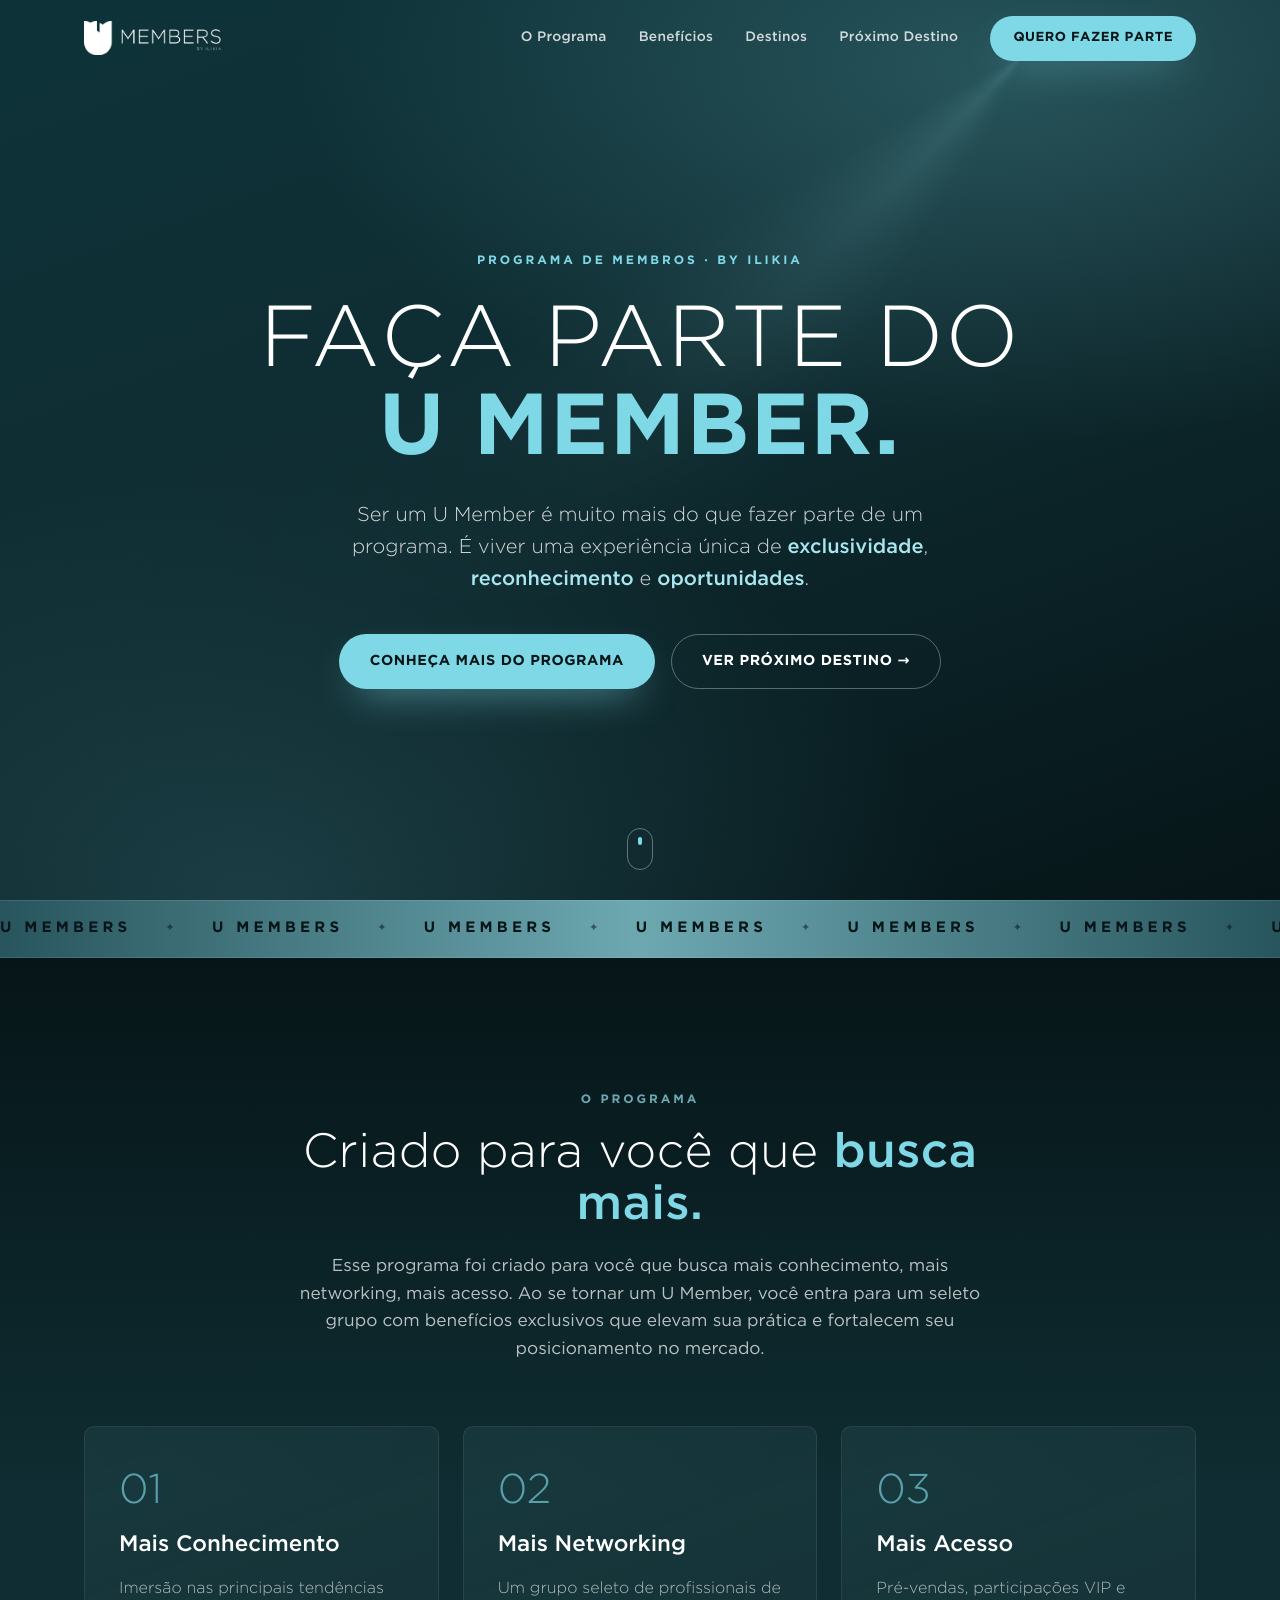
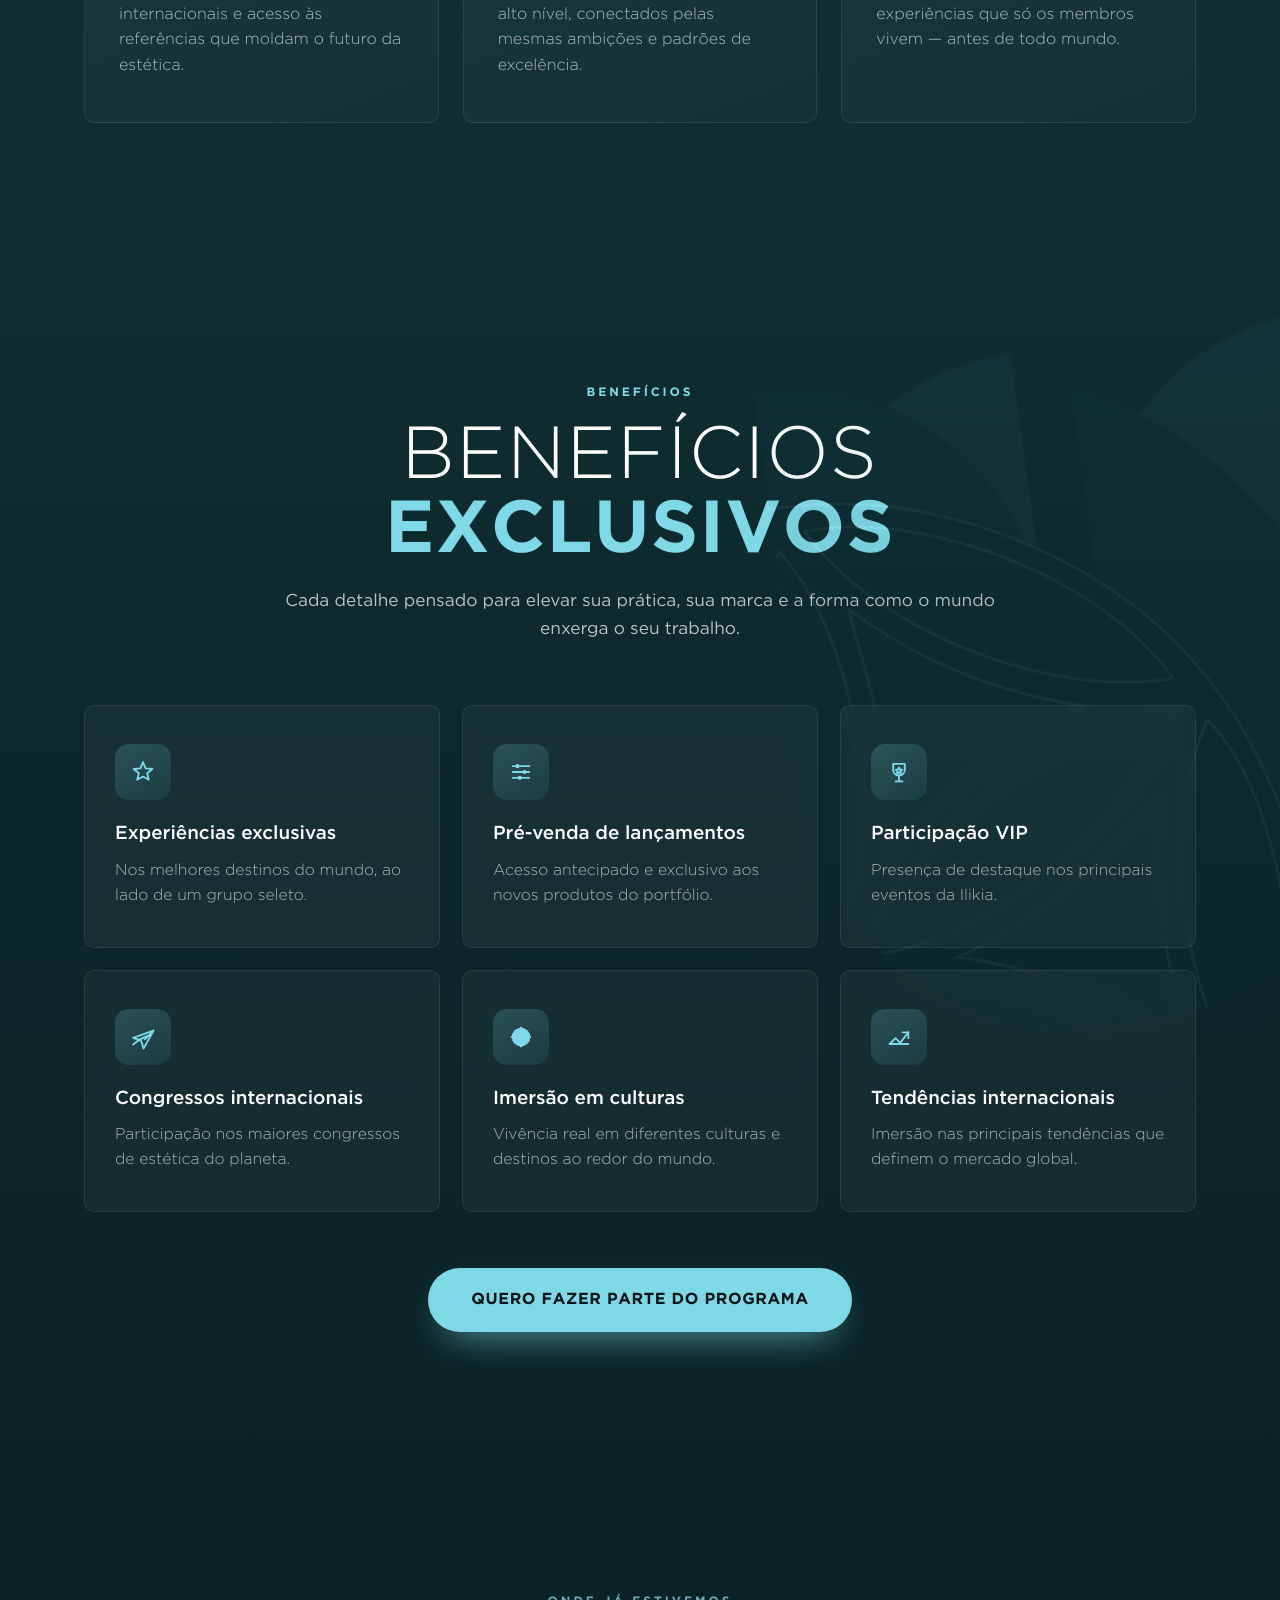
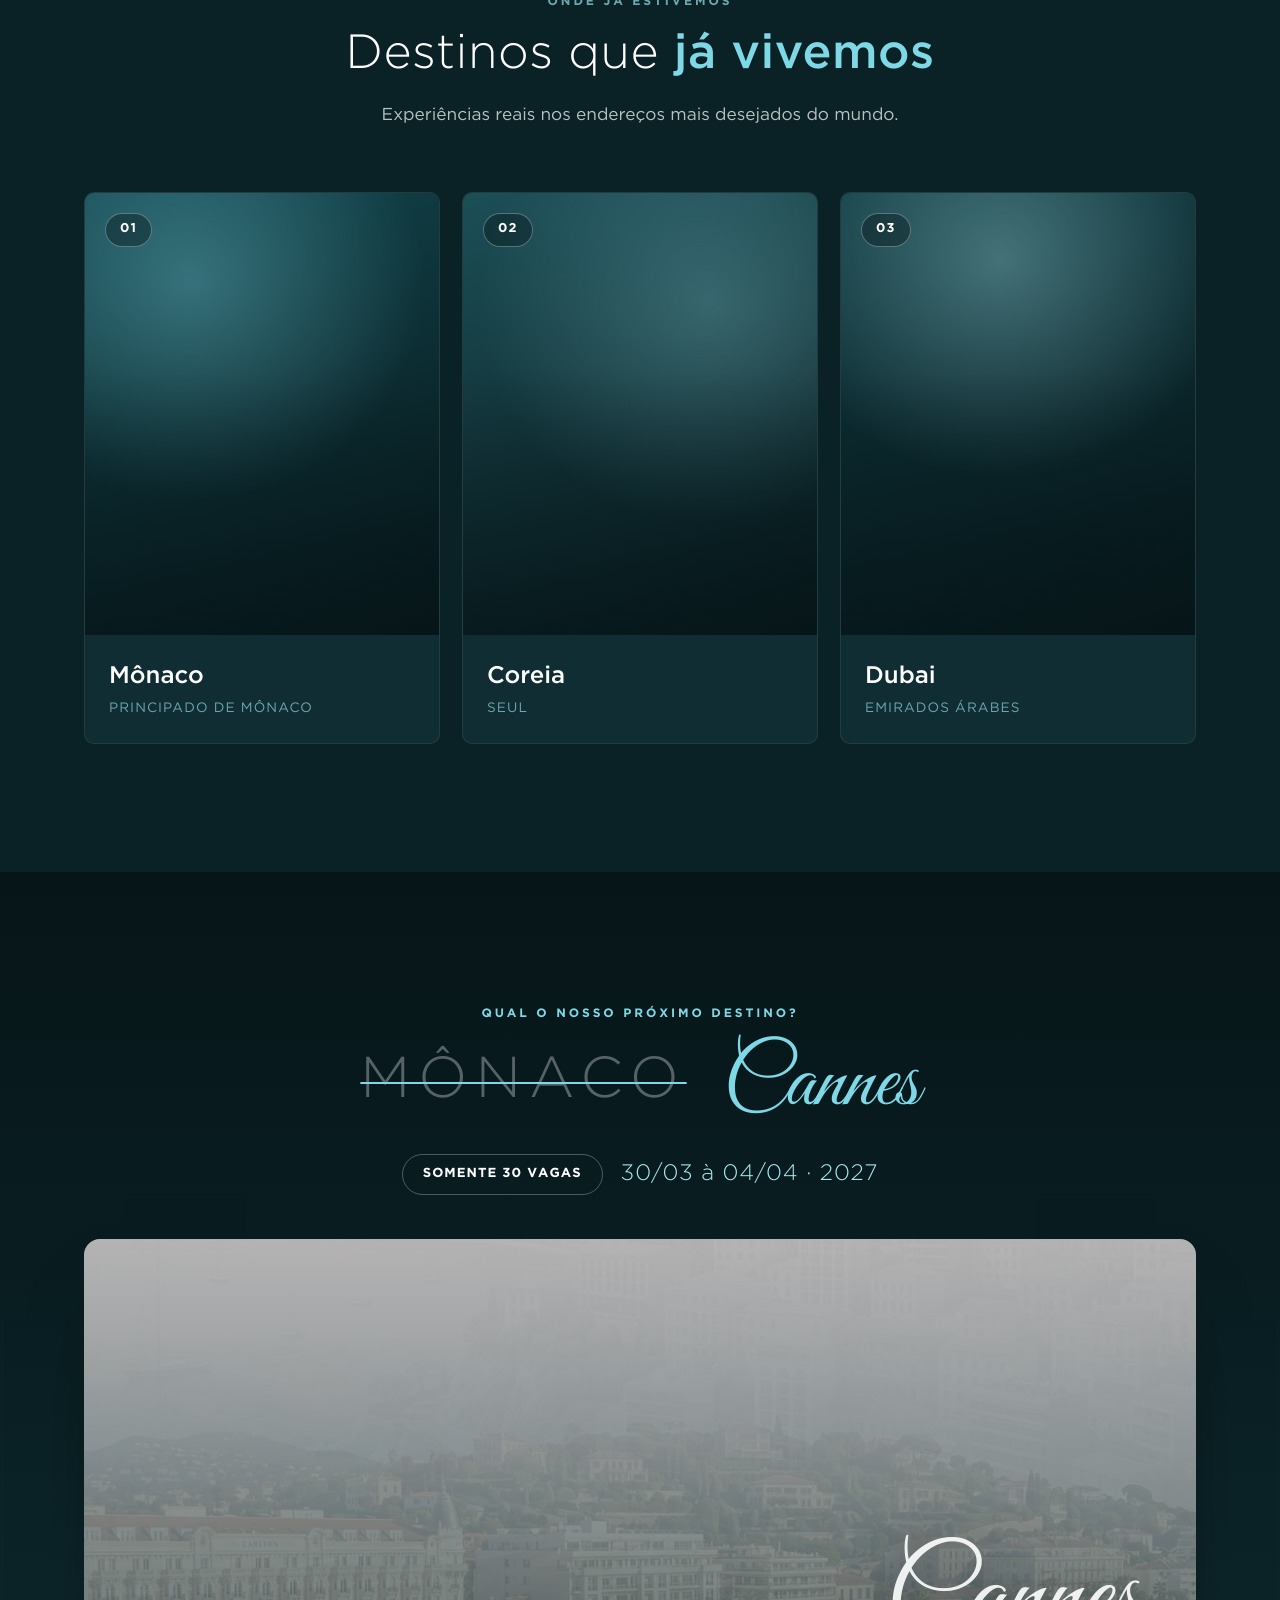
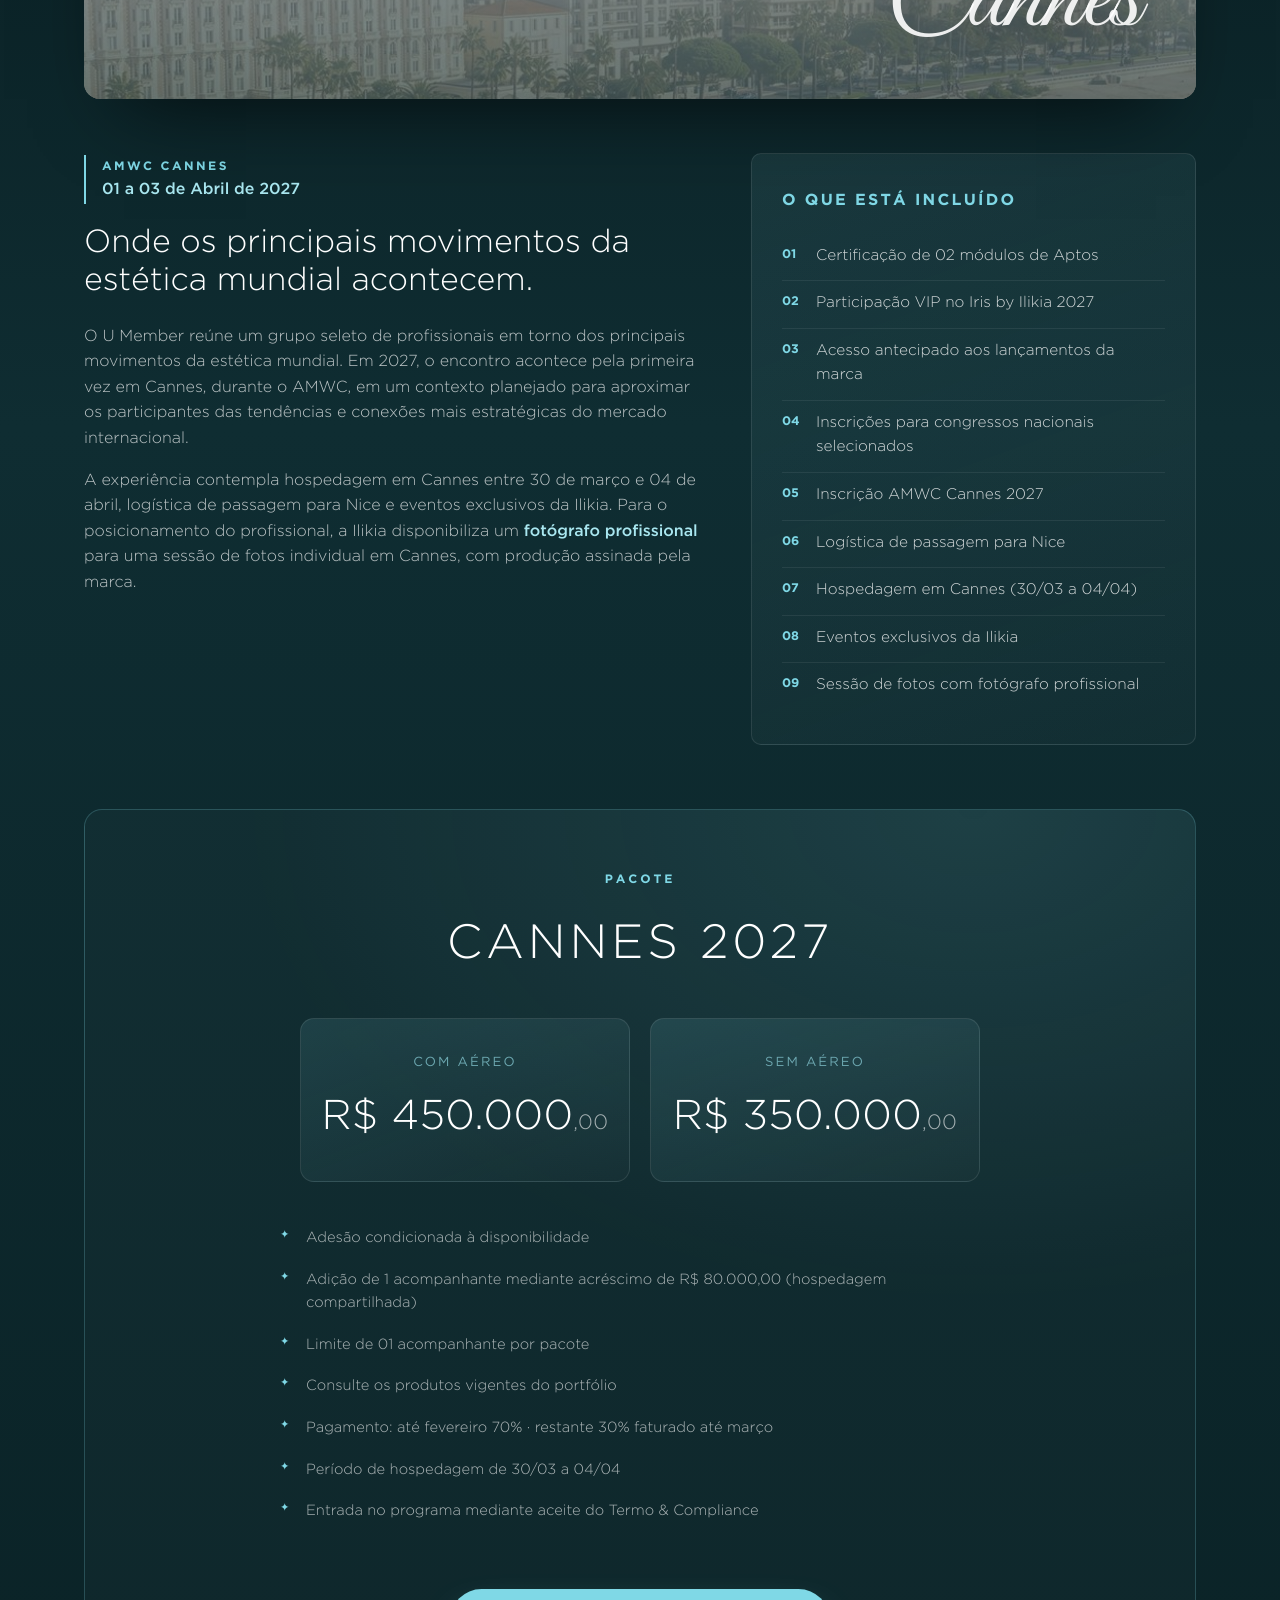
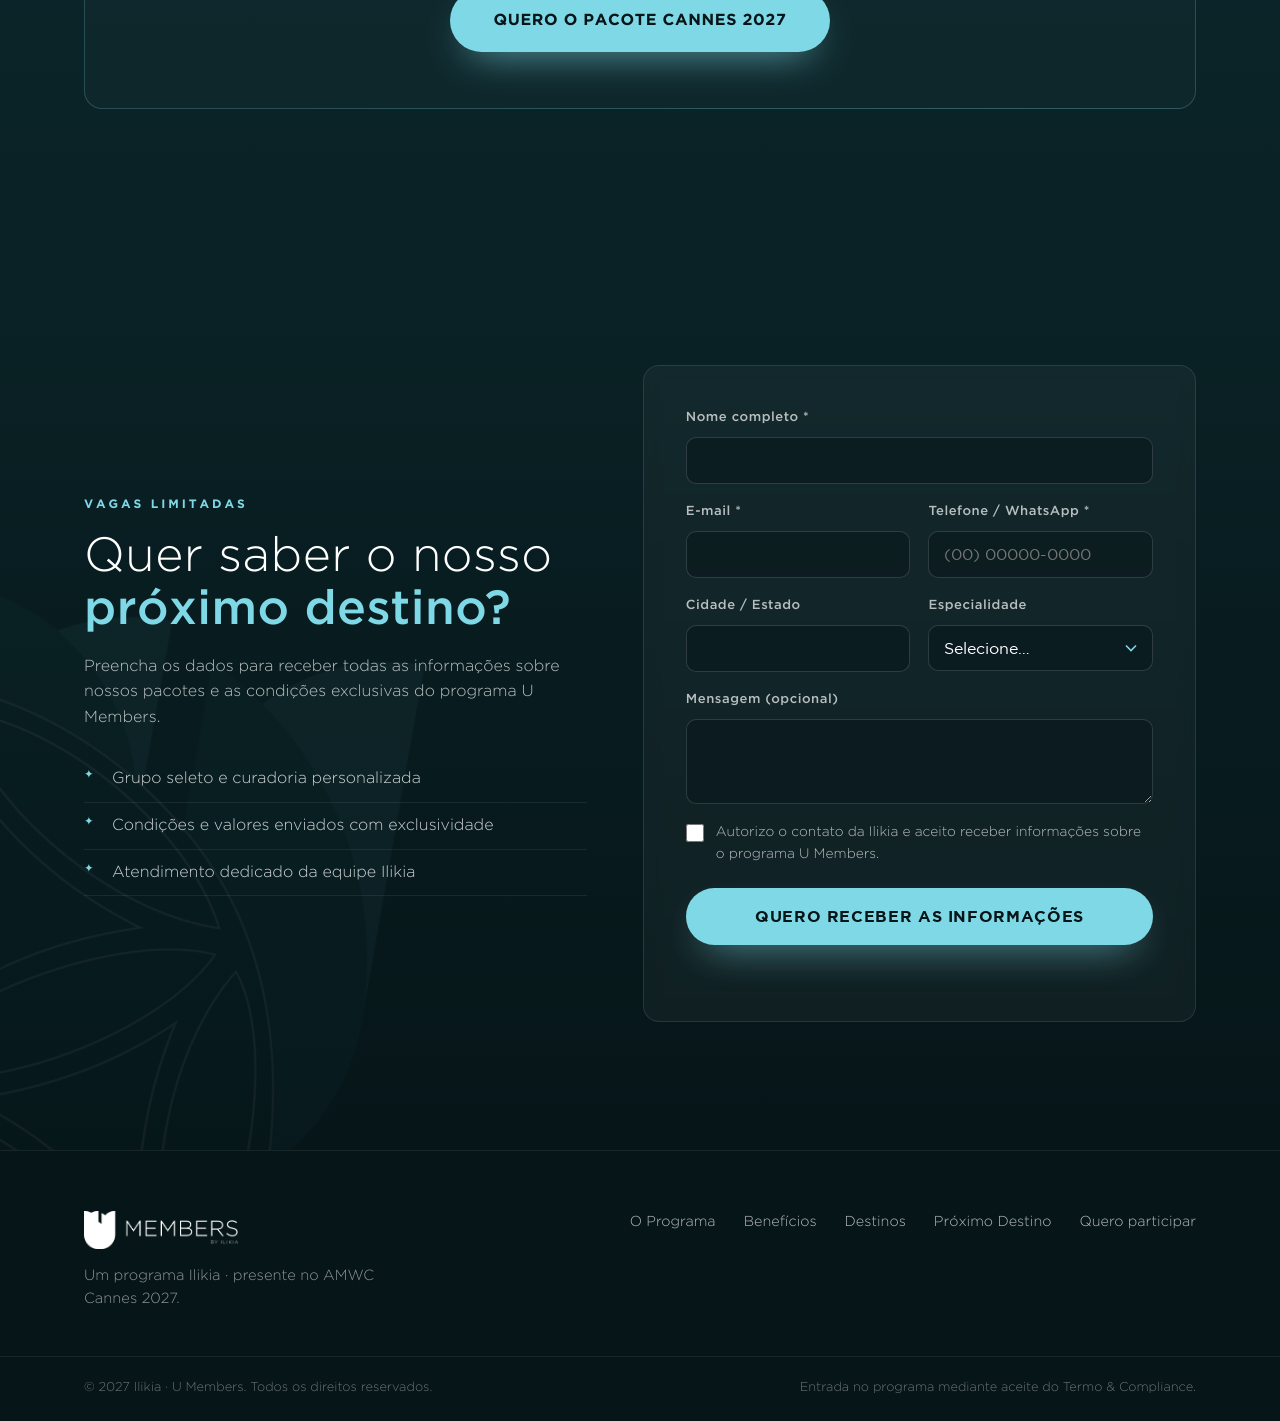
==== index.html @ 1bcf0f99 "Cria landing page U Members (LP10) LP de captação do programa de membros U Members (by Ilikia), com " ====
<!DOCTYPE html>
<html lang="pt-BR">
<head>
  <meta charset="UTF-8" />
  <meta name="viewport" content="width=device-width, initial-scale=1.0" />
  <title>U Members — by Ilikia | Uma experiência única de exclusividade</title>
  <meta name="description" content="Ser um U Member é muito mais do que fazer parte de um programa. É viver uma experiência única de exclusividade, reconhecimento e oportunidades nos melhores destinos do mundo." />
  <meta property="og:title" content="U Members — by Ilikia" />
  <meta property="og:description" content="Faça parte do U Member. Experiências exclusivas, congressos internacionais e imersão nas principais tendências globais da estética." />
  <meta property="og:type" content="website" />
  <link rel="icon" type="image/png" href="assets/favicon.png" />

  <link rel="preconnect" href="https://fonts.googleapis.com" />
  <link rel="preconnect" href="https://fonts.gstatic.com" crossorigin />
  <link href="https://fonts.googleapis.com/css2?family=Cormorant:ital,wght@1,400;1,500&family=Great+Vibes&display=swap" rel="stylesheet" />
  <link rel="stylesheet" href="styles.css" />
</head>
<body>

  <!-- ===================== HEADER / NAV ===================== -->
  <header class="site-header" id="header">
    <div class="container header-inner">
      <a href="#hero" class="brand" aria-label="U Members by Ilikia">
        <img src="assets/brand/members-logo.png" alt="U Members by Ilikia" class="brand-logo" />
      </a>
      <nav class="nav" aria-label="Navegação principal">
        <a href="#programa">O Programa</a>
        <a href="#beneficios">Benefícios</a>
        <a href="#destinos">Destinos</a>
        <a href="#cannes">Próximo Destino</a>
      </nav>
      <a href="#formulario" class="btn btn-cyan btn-sm nav-cta">Quero fazer parte</a>
      <button class="nav-toggle" id="navToggle" aria-label="Abrir menu" aria-expanded="false">
        <span></span><span></span><span></span>
      </button>
    </div>
    <div class="mobile-menu" id="mobileMenu">
      <a href="#programa">O Programa</a>
      <a href="#beneficios">Benefícios</a>
      <a href="#destinos">Destinos</a>
      <a href="#cannes">Próximo Destino</a>
      <a href="#formulario" class="btn btn-cyan">Quero fazer parte</a>
    </div>
  </header>

  <!-- ===================== HERO (SEÇÃO 01) ===================== -->
  <section class="hero" id="hero">
    <div class="hero-rays" aria-hidden="true"></div>
    <div class="container hero-inner">
      <span class="eyebrow reveal">Programa de Membros · by Ilikia</span>
      <figure class="hero-trophy reveal" aria-hidden="true">
        <img src="assets/brand/trophy-hero.png" alt="" />
      </figure>
      <h1 class="hero-title reveal">Faça parte do<br /><span class="accent">U Member.</span></h1>
      <p class="hero-lead reveal">
        Ser um U Member é muito mais do que fazer parte de um programa.
        É viver uma experiência única de <em>exclusividade</em>,
        <em>reconhecimento</em> e <em>oportunidades</em>.
      </p>
      <div class="hero-actions reveal">
        <a href="#programa" class="btn btn-cyan">Conheça mais do programa</a>
        <a href="#cannes" class="btn btn-ghost">Ver próximo destino →</a>
      </div>
    </div>
    <a href="#programa" class="scroll-cue" aria-label="Rolar para baixo"><span></span></a>
  </section>

  <!-- ===================== MARQUEE ===================== -->
  <div class="marquee" aria-hidden="true">
    <div class="marquee-track">
      <span>U&nbsp;Members</span><span class="dot">✦</span>
      <span>U&nbsp;Members</span><span class="dot">✦</span>
      <span>U&nbsp;Members</span><span class="dot">✦</span>
      <span>U&nbsp;Members</span><span class="dot">✦</span>
      <span>U&nbsp;Members</span><span class="dot">✦</span>
      <span>U&nbsp;Members</span><span class="dot">✦</span>
      <span>U&nbsp;Members</span><span class="dot">✦</span>
      <span>U&nbsp;Members</span><span class="dot">✦</span>
    </div>
  </div>

  <!-- ===================== O PROGRAMA (SEÇÃO 02) ===================== -->
  <section class="section programa" id="programa">
    <div class="container">
      <div class="section-head center">
        <span class="kicker">O Programa</span>
        <h2 class="display-sub">
          Criado para você que <span class="accent">busca mais.</span>
        </h2>
        <p class="section-intro">
          Esse programa foi criado para você que busca mais conhecimento, mais networking,
          mais acesso. Ao se tornar um U Member, você entra para um seleto grupo com
          benefícios exclusivos que elevam sua prática e fortalecem seu posicionamento no mercado.
        </p>
      </div>

      <div class="pillars">
        <article class="pillar reveal">
          <span class="pillar-num">01</span>
          <h3>Mais Conhecimento</h3>
          <p>Imersão nas principais tendências internacionais e acesso às referências que moldam o futuro da estética.</p>
        </article>
        <article class="pillar reveal">
          <span class="pillar-num">02</span>
          <h3>Mais Networking</h3>
          <p>Um grupo seleto de profissionais de alto nível, conectados pelas mesmas ambições e padrões de excelência.</p>
        </article>
        <article class="pillar reveal">
          <span class="pillar-num">03</span>
          <h3>Mais Acesso</h3>
          <p>Pré-vendas, participações VIP e experiências que só os membros vivem — antes de todo mundo.</p>
        </article>
      </div>
    </div>
  </section>

  <!-- ===================== BENEFÍCIOS (SEÇÃO 03) ===================== -->
  <section class="section beneficios" id="beneficios">
    <img src="assets/brand/tulip-mark.png" class="bg-tulip" alt="" aria-hidden="true" />
    <div class="container">
      <div class="section-head center">
        <span class="kicker light">Benefícios</span>
        <h2 class="display">BENEFÍCIOS<br /><span class="accent-line">exclusivos</span></h2>
        <p class="section-intro on-dark">
          Cada detalhe pensado para elevar sua prática, sua marca e a forma como o mundo enxerga o seu trabalho.
        </p>
      </div>

      <div class="benefit-grid">
        <article class="benefit-card reveal">
          <span class="benefit-ico" aria-hidden="true">
            <svg viewBox="0 0 24 24"><path d="M12 3.5l2.2 5.4 5.8.5-4.4 3.7 1.3 5.6L12 15.8l-4.9 2.9 1.3-5.6L4 9.4l5.8-.5L12 3.5z" /></svg>
          </span>
          <h3>Experiências exclusivas</h3>
          <p>Nos melhores destinos do mundo, ao lado de um grupo seleto.</p>
        </article>
        <article class="benefit-card reveal">
          <span class="benefit-ico" aria-hidden="true">
            <svg viewBox="0 0 24 24"><path d="M5 7h14" /><path d="M5 12h14" /><path d="M5 17h14" /><circle cx="9" cy="7" r="1.8" /><circle cx="15" cy="12" r="1.8" /><circle cx="11" cy="17" r="1.8" /></svg>
          </span>
          <h3>Pré-venda de lançamentos</h3>
          <p>Acesso antecipado e exclusivo aos novos produtos do portfólio.</p>
        </article>
        <article class="benefit-card reveal">
          <span class="benefit-ico" aria-hidden="true">
            <svg viewBox="0 0 24 24"><path d="M7 5h10v5a5 5 0 0 1-10 0V5z" /><path d="M9 20h6" /><path d="M12 15v5" /><path d="M12 8.2l.8 1.7 1.9.2-1.4 1.2.4 1.9-1.7-1-1.7 1 .4-1.9-1.4-1.2 1.9-.2.8-1.7z" /></svg>
          </span>
          <h3>Participação VIP</h3>
          <p>Presença de destaque nos principais eventos da Ilikia.</p>
        </article>
        <article class="benefit-card reveal">
          <span class="benefit-ico" aria-hidden="true">
            <svg viewBox="0 0 24 24"><path d="M3.5 18.5c4.6-4.2 9.6-6.9 15.5-8" /><path d="M21 6.5 13.5 14" /><path d="M21 6.5 3.5 12.8l6.8 2.2 2.2 6.8L21 6.5z" /></svg>
          </span>
          <h3>Congressos internacionais</h3>
          <p>Participação nos maiores congressos de estética do planeta.</p>
        </article>
        <article class="benefit-card reveal">
          <span class="benefit-ico" aria-hidden="true">
            <svg viewBox="0 0 24 24"><circle cx="12" cy="12" r="8" /><path d="M4 12h16" /><path d="M12 4c2.1 2.1 3.2 4.7 3.2 8s-1.1 5.9-3.2 8" /><path d="M12 4c-2.1 2.1-3.2 4.7-3.2 8s1.1 5.9 3.2 8" /></svg>
          </span>
          <h3>Imersão em culturas</h3>
          <p>Vivência real em diferentes culturas e destinos ao redor do mundo.</p>
        </article>
        <article class="benefit-card reveal">
          <span class="benefit-ico" aria-hidden="true">
            <svg viewBox="0 0 24 24"><path d="M4 18h16" /><path d="M4 18 9 13l4 4 7-9" /><path d="M15 8h5v5" /></svg>
          </span>
          <h3>Tendências internacionais</h3>
          <p>Imersão nas principais tendências que definem o mercado global.</p>
        </article>
      </div>

      <div class="center cta-row">
        <a href="#formulario" class="btn btn-cyan btn-lg">Quero fazer parte do programa</a>
      </div>
    </div>
  </section>

  <!-- ===================== DESTINOS JÁ VISITADOS (SEÇÃO 04) ===================== -->
  <section class="section destinos" id="destinos">
    <div class="container">
      <div class="section-head center">
        <span class="kicker">Onde já estivemos</span>
        <h2 class="display-sub">Destinos que <span class="accent">já vivemos</span></h2>
        <p class="section-intro">Experiências reais nos endereços mais desejados do mundo.</p>
      </div>

      <!-- TODO(cliente): substituir os data-photo por fotos reais em imagens/destinos/ -->
      <div class="destino-grid">
        <article class="destino-card reveal">
          <div class="destino-photo d-monaco"><span class="destino-badge">01</span></div>
          <div class="destino-info"><h3>Mônaco</h3><span>Principado de Mônaco</span></div>
        </article>
        <article class="destino-card reveal">
          <div class="destino-photo d-korea"><span class="destino-badge">02</span></div>
          <div class="destino-info"><h3>Coreia</h3><span>Seul</span></div>
        </article>
        <article class="destino-card reveal">
          <div class="destino-photo d-dubai"><span class="destino-badge">03</span></div>
          <div class="destino-info"><h3>Dubai</h3><span>Emirados Árabes</span></div>
        </article>
      </div>
    </div>
  </section>

  <!-- ===================== PRÓXIMO DESTINO: CANNES 2027 ===================== -->
  <section class="section cannes" id="cannes">
    <div class="container">
      <div class="cannes-head reveal">
        <span class="kicker light">Qual o nosso próximo destino?</span>
        <p class="cannes-switch"><s>Mônaco</s> <span class="script">Cannes</span></p>
        <div class="cannes-meta">
          <span class="vagas">Somente 30 vagas</span>
          <span class="dates">30/03 à 04/04 · 2027</span>
        </div>
      </div>

      <figure class="cannes-photo reveal">
        <img src="imagens/destinos/cannes-orla.jpg" alt="La Croisette e a orla de Cannes, França" />
        <figcaption><span class="script">Cannes</span></figcaption>
      </figure>

      <div class="cannes-body">
        <div class="cannes-text reveal">
          <div class="amwc-box"><span>AMWC Cannes</span><strong>01 a 03 de Abril de 2027</strong></div>
          <h3>Onde os principais movimentos da estética mundial acontecem.</h3>
          <p>
            O U Member reúne um grupo seleto de profissionais em torno dos principais movimentos
            da estética mundial. Em 2027, o encontro acontece pela primeira vez em Cannes, durante
            o AMWC, em um contexto planejado para aproximar os participantes das tendências e
            conexões mais estratégicas do mercado internacional.
          </p>
          <p>
            A experiência contempla hospedagem em Cannes entre 30 de março e 04 de abril, logística
            de passagem para Nice e eventos exclusivos da Ilikia. Para o posicionamento do profissional,
            a Ilikia disponibiliza um <strong>fotógrafo profissional</strong> para uma sessão de fotos
            individual em Cannes, com produção assinada pela marca.
          </p>
        </div>

        <aside class="cannes-benefits reveal">
          <h4>O que está incluído</h4>
          <ol class="cb-list">
            <li>Certificação de 02 módulos de Aptos</li>
            <li>Participação VIP no Iris by Ilikia 2027</li>
            <li>Acesso antecipado aos lançamentos da marca</li>
            <li>Inscrições para congressos nacionais selecionados</li>
            <li>Inscrição AMWC Cannes 2027</li>
            <li>Logística de passagem para Nice</li>
            <li>Hospedagem em Cannes (30/03 a 04/04)</li>
            <li>Eventos exclusivos da Ilikia</li>
            <li>Sessão de fotos com fotógrafo profissional</li>
          </ol>
        </aside>
      </div>

      <div class="package reveal">
        <div class="package-head"><span class="kicker light">Pacote</span><h3>Cannes 2027</h3></div>
        <div class="package-prices">
          <div class="price-card">
            <span class="price-label">Com aéreo</span>
            <strong class="price">R$ 450.000<small>,00</small></strong>
          </div>
          <div class="price-card">
            <span class="price-label">Sem aéreo</span>
            <strong class="price">R$ 350.000<small>,00</small></strong>
          </div>
        </div>
        <ul class="package-notes">
          <li>Adesão condicionada à disponibilidade</li>
          <li>Adição de 1 acompanhante mediante acréscimo de R$ 80.000,00 (hospedagem compartilhada)</li>
          <li>Limite de 01 acompanhante por pacote</li>
          <li>Consulte os produtos vigentes do portfólio</li>
          <li>Pagamento: até fevereiro 70% · restante 30% faturado até março</li>
          <li>Período de hospedagem de 30/03 a 04/04</li>
          <li>Entrada no programa mediante aceite do Termo &amp; Compliance</li>
        </ul>
        <div class="center cta-row">
          <a href="#formulario" class="btn btn-cyan btn-lg">Quero o pacote Cannes 2027</a>
        </div>
      </div>
    </div>
  </section>

  <!-- ===================== FORMULÁRIO (SEÇÃO 05) ===================== -->
  <section class="section formulario" id="formulario">
    <img src="assets/brand/tulip-mark.png" class="form-tulip" alt="" aria-hidden="true" />
    <div class="container form-wrap">
      <div class="form-copy reveal">
        <span class="kicker light">Vagas limitadas</span>
        <h2 class="display-sub">Quer saber o nosso <span class="accent">próximo destino?</span></h2>
        <p>Preencha os dados para receber todas as informações sobre nossos pacotes e as condições exclusivas do programa U Members.</p>
        <ul class="form-perks">
          <li>Grupo seleto e curadoria personalizada</li>
          <li>Condições e valores enviados com exclusividade</li>
          <li>Atendimento dedicado da equipe Ilikia</li>
        </ul>
      </div>

      <form class="lead-form reveal" id="leadForm" novalidate>
        <div class="field">
          <label for="nome">Nome completo *</label>
          <input type="text" id="nome" name="nome" required autocomplete="name" />
        </div>
        <div class="field-row">
          <div class="field">
            <label for="email">E-mail *</label>
            <input type="email" id="email" name="email" required autocomplete="email" />
          </div>
          <div class="field">
            <label for="telefone">Telefone / WhatsApp *</label>
            <input type="tel" id="telefone" name="telefone" required autocomplete="tel" placeholder="(00) 00000-0000" />
          </div>
        </div>
        <div class="field-row">
          <div class="field">
            <label for="cidade">Cidade / Estado</label>
            <input type="text" id="cidade" name="cidade" autocomplete="address-level2" />
          </div>
          <div class="field">
            <label for="especialidade">Especialidade</label>
            <select id="especialidade" name="especialidade">
              <option value="">Selecione…</option>
              <option>Dermatologia</option>
              <option>Cirurgia Plástica</option>
              <option>Medicina Estética</option>
              <option>Biomedicina Estética</option>
              <option>Odontologia</option>
              <option>Outra</option>
            </select>
          </div>
        </div>
        <div class="field">
          <label for="mensagem">Mensagem (opcional)</label>
          <textarea id="mensagem" name="mensagem" rows="3"></textarea>
        </div>
        <label class="consent">
          <input type="checkbox" id="consent" name="consent" required />
          <span>Autorizo o contato da Ilikia e aceito receber informações sobre o programa U Members.</span>
        </label>
        <button type="submit" class="btn btn-cyan btn-lg btn-block">Quero receber as informações</button>
        <p class="form-msg" id="formMsg" role="status" aria-live="polite"></p>
      </form>
    </div>
  </section>

  <!-- ===================== FOOTER ===================== -->
  <footer class="site-footer">
    <div class="container footer-inner">
      <div class="footer-brand">
        <img src="assets/brand/members-logo.png" alt="U Members by Ilikia" class="footer-logo" />
        <p>Um programa Ilikia · presente no AMWC Cannes 2027.</p>
      </div>
      <div class="footer-links">
        <a href="#programa">O Programa</a>
        <a href="#beneficios">Benefícios</a>
        <a href="#destinos">Destinos</a>
        <a href="#cannes">Próximo Destino</a>
        <a href="#formulario">Quero participar</a>
      </div>
    </div>
    <div class="footer-bottom">
      <div class="container">
        <span>© 2027 Ilikia · U Members. Todos os direitos reservados.</span>
        <span>Entrada no programa mediante aceite do Termo &amp; Compliance.</span>
      </div>
    </div>
  </footer>

  <script src="script.js"></script>
</body>
</html>
---- styles.css ----
/* =========================================================
   U MEMBERS — by Ilikia | Landing Page
   Direção visual: PDF Pacotes AMWC Cannes 2027 + branding da marca
   Paleta oficial extraída de materiais/cores.png
   TIPOGRAFIA: Gotham self-hosted (padrão das LPs da marca)
              + Great Vibes / Cormorant para acentos de destino
   ========================================================= */
@font-face { font-family:'Gotham'; font-weight:300; src:url('assets/fonts/GothamLight.woff2') format('woff2'); font-display:swap; }
@font-face { font-family:'Gotham'; font-weight:400; src:url('assets/fonts/GothamBook.woff2') format('woff2'); font-display:swap; }
@font-face { font-family:'Gotham'; font-weight:500; src:url('assets/fonts/GothamMedium.woff2') format('woff2'); font-display:swap; }
@font-face { font-family:'Gotham'; font-weight:700; src:url('assets/fonts/GothamBold.woff2') format('woff2'); font-display:swap; }
@font-face { font-family:'Gotham'; font-weight:800 900; src:url('assets/fonts/Gotham-Black.woff2') format('woff2'); font-display:swap; }

:root {
  /* paleta da marca */
  --deep:      #0F2D32;  /* petróleo escuro — fundo base */
  --deep-2:    #0A2226;  /* mais escuro */
  --deep-3:    #061518;  /* profundíssimo */
  --teal:      #28555D;  /* teal médio — gradientes */
  --teal-2:    #10565E;  /* teal do logo */
  --mist:      #6DA8B1;  /* verde-água claro — destaques */
  --mist-soft: #A8B5B7;  /* cinza esverdeado */
  --cyan:      #7FD8E6;  /* brilho cristal — acento vivo */
  --cyan-soft: #A9E7F0;
  --white:     #ffffff;
  --ink:       #0b1f22;

  --font-body: 'Gotham','Montserrat',system-ui,sans-serif;
  --font-script: 'Great Vibes', cursive;
  --font-serif: 'Cormorant', Georgia, serif;

  --maxw: 1160px;
  --radius: 10px;
  --ease: cubic-bezier(.16,.84,.44,1);
}

* { margin:0; padding:0; box-sizing:border-box; }
html { scroll-behavior:smooth; -webkit-text-size-adjust:100%; }
body {
  font-family:var(--font-body);
  color:rgba(255,255,255,.86);
  background:var(--deep);
  line-height:1.6;
  overflow-x:hidden;
  -webkit-font-smoothing:antialiased;
  text-rendering:geometricPrecision;
}
img { max-width:100%; display:block; }
a { color:inherit; text-decoration:none; }
s { text-decoration-thickness:2px; }

.container { width:100%; max-width:var(--maxw); margin:0 auto; padding:0 24px; }
.center { text-align:center; }

/* ---------- Buttons ---------- */
.btn {
  display:inline-flex; align-items:center; justify-content:center; gap:.5em;
  font-family:var(--font-body); font-weight:700; font-size:.9rem;
  padding:15px 30px; border-radius:100px; cursor:pointer;
  border:1.5px solid transparent; transition:all .3s var(--ease);
  white-space:nowrap; text-transform:uppercase; letter-spacing:.04em;
}
.btn-cyan { background:var(--cyan); color:var(--deep-3); box-shadow:0 16px 40px -18px rgba(127,216,230,.85); }
.btn-cyan:hover { background:var(--cyan-soft); transform:translateY(-2px); box-shadow:0 22px 50px -18px rgba(127,216,230,.9); }
.btn-ghost { background:transparent; color:var(--white); border-color:rgba(255,255,255,.32); }
.btn-ghost:hover { border-color:var(--cyan); color:var(--cyan-soft); transform:translateY(-2px); }
.btn-sm { padding:11px 22px; font-size:.82rem; }
.btn-lg { padding:18px 42px; font-size:1rem; }
.btn-block { width:100%; }

/* ---------- Typography helpers ---------- */
.display {
  font-family:var(--font-body); font-weight:300;
  font-size:clamp(2.4rem,6vw,4.6rem); line-height:1;
  letter-spacing:.02em; text-transform:uppercase; color:#fff;
}
.display .accent-line { font-weight:700; }
.display-sub {
  font-family:var(--font-body); font-weight:300;
  font-size:clamp(1.8rem,4vw,3rem); line-height:1.1; letter-spacing:.01em; color:#fff;
}
.accent, .accent-line { color:var(--cyan); }
.display-sub .accent { font-weight:500; }
.eyebrow, .kicker {
  display:inline-block; font-size:.76rem; font-weight:600;
  letter-spacing:.24em; text-transform:uppercase; color:var(--mist);
  margin-bottom:18px;
}
.kicker.light, .eyebrow { color:var(--cyan); }

/* ---------- Sections ---------- */
.section { padding:clamp(72px,10vw,132px) 0; position:relative; }
.section-head { max-width:720px; margin:0 auto 62px; }
.section-head.center { text-align:center; }
.section-intro { font-size:1.08rem; color:rgba(255,255,255,.72); margin-top:20px; }
.section-intro.on-dark { color:rgba(255,255,255,.72); }

/* reveal */
.reveal { opacity:0; transform:translateY(26px); transition:opacity .8s var(--ease), transform .8s var(--ease); }
html:not(.js) .reveal { opacity:1; transform:none; }
.reveal.in { opacity:1; transform:none; }

/* =========================================================
   HEADER
   ========================================================= */
.site-header {
  position:fixed; top:0; left:0; right:0; z-index:100;
  transition:background .35s var(--ease), backdrop-filter .35s, box-shadow .35s;
}
.site-header.scrolled {
  background:rgba(9,32,36,.82); backdrop-filter:blur(14px) saturate(1.2);
  box-shadow:0 1px 0 rgba(255,255,255,.06);
}
.header-inner { display:flex; align-items:center; justify-content:space-between; height:76px; gap:24px; }
.brand-logo { height:34px; width:auto; filter:brightness(0) invert(1); }
.nav { display:flex; gap:32px; margin-left:auto; }
.nav a { font-size:.86rem; font-weight:500; color:rgba(255,255,255,.8); letter-spacing:.02em; position:relative; padding:6px 0; }
.nav a::after { content:''; position:absolute; left:0; bottom:0; width:0; height:1.5px; background:var(--cyan); transition:width .3s var(--ease); }
.nav a:hover { color:#fff; } .nav a:hover::after { width:100%; }
.nav-cta { margin-left:8px; }
.nav-toggle { display:none; flex-direction:column; gap:5px; background:none; border:0; cursor:pointer; padding:8px; }
.nav-toggle span { width:24px; height:2px; background:#fff; transition:.3s var(--ease); }
.nav-toggle.open span:nth-child(1){ transform:translateY(7px) rotate(45deg); }
.nav-toggle.open span:nth-child(2){ opacity:0; }
.nav-toggle.open span:nth-child(3){ transform:translateY(-7px) rotate(-45deg); }
.mobile-menu {
  display:none; flex-direction:column; gap:4px; padding:0 24px;
  background:rgba(6,21,24,.97); backdrop-filter:blur(14px);
  max-height:0; overflow:hidden; transition:max-height .4s var(--ease), padding .4s;
}
.mobile-menu.open { max-height:420px; padding:16px 24px 28px; }
.mobile-menu a { padding:14px 0; font-size:1rem; border-bottom:1px solid rgba(255,255,255,.08); }
.mobile-menu .btn { margin-top:14px; }

/* =========================================================
   HERO (SEÇÃO 01)
   ========================================================= */
.hero {
  position:relative; min-height:100vh; display:flex; align-items:center; text-align:center;
  padding:120px 0 80px;
  background:
    radial-gradient(120% 90% at 78% 8%, rgba(127,216,230,.22), transparent 46%),
    radial-gradient(90% 80% at 20% 100%, rgba(40,85,93,.55), transparent 60%),
    linear-gradient(160deg, #0d3339 0%, var(--deep) 42%, var(--deep-3) 100%);
}
.hero-rays {
  position:absolute; inset:0; pointer-events:none; opacity:.5;
  background:
    conic-gradient(from 210deg at 80% 6%, transparent 0deg, rgba(169,231,240,.16) 14deg, transparent 30deg),
    conic-gradient(from 200deg at 80% 6%, transparent 0deg, rgba(169,231,240,.1) 26deg, transparent 46deg);
  mask-image:linear-gradient(to bottom, #000 0%, transparent 70%);
}
.hero-inner { position:relative; z-index:2; display:flex; flex-direction:column; align-items:center; }
.hero-trophy { width:min(340px,64vw); margin:6px 0 4px; filter:drop-shadow(0 30px 60px rgba(0,0,0,.45)); animation:floaty 7s var(--ease) infinite; }
@keyframes floaty { 0%,100%{ transform:translateY(0); } 50%{ transform:translateY(-14px); } }
.hero-title { font-family:var(--font-body); font-weight:300; font-size:clamp(2.6rem,7.5vw,5.4rem); line-height:1.02; letter-spacing:.02em; text-transform:uppercase; color:#fff; }
.hero-title .accent { font-weight:700; }
.hero-lead { max-width:640px; margin:26px auto 0; font-size:clamp(1.05rem,1.6vw,1.25rem); color:rgba(255,255,255,.82); font-weight:300; }
.hero-lead em { font-style:normal; color:var(--cyan-soft); font-weight:500; }
.hero-actions { display:flex; gap:16px; justify-content:center; flex-wrap:wrap; margin-top:38px; }
.scroll-cue { position:absolute; bottom:30px; left:50%; transform:translateX(-50%); width:26px; height:42px; border:1.5px solid rgba(255,255,255,.35); border-radius:16px; z-index:2; }
.scroll-cue span { position:absolute; top:8px; left:50%; width:4px; height:8px; background:var(--cyan); border-radius:2px; transform:translateX(-50%); animation:scroll 1.8s infinite; }
@keyframes scroll { 0%{ opacity:0; top:8px;} 30%{opacity:1;} 60%{opacity:1; top:22px;} 100%{opacity:0; top:22px;} }

/* =========================================================
   MARQUEE
   ========================================================= */
.marquee { overflow:hidden; background:linear-gradient(90deg,var(--teal),var(--mist),var(--teal)); padding:16px 0; border-block:1px solid rgba(255,255,255,.1); }
.marquee-track { display:flex; align-items:center; gap:34px; width:max-content; animation:marquee 26s linear infinite; }
.marquee-track span { font-weight:700; text-transform:uppercase; letter-spacing:.28em; font-size:.94rem; color:var(--deep-3); }
.marquee-track .dot { font-size:.7rem; opacity:.55; }
@keyframes marquee { to { transform:translateX(-50%); } }

/* =========================================================
   O PROGRAMA (SEÇÃO 02)
   ========================================================= */
.programa { background:linear-gradient(180deg,var(--deep-3),var(--deep) 60%); }
.pillars { display:grid; grid-template-columns:repeat(3,1fr); gap:24px; }
.pillar {
  padding:44px 34px; border-radius:var(--radius); text-align:left;
  background:linear-gradient(160deg, rgba(109,168,177,.1), rgba(255,255,255,.02));
  border:1px solid rgba(255,255,255,.08); position:relative; overflow:hidden;
  transition:transform .4s var(--ease), border-color .4s, background .4s;
}
.pillar:hover { transform:translateY(-6px); border-color:rgba(127,216,230,.45); background:linear-gradient(160deg, rgba(109,168,177,.18), rgba(255,255,255,.03)); }
.pillar-num { font-size:2.6rem; font-weight:300; color:var(--cyan); opacity:.65; display:block; line-height:1; }
.pillar h3 { font-size:1.4rem; font-weight:500; color:#fff; margin:16px 0 12px; }
.pillar p { color:rgba(255,255,255,.66); font-weight:300; }

/* =========================================================
   BENEFÍCIOS (SEÇÃO 03)
   ========================================================= */
.beneficios { background:linear-gradient(180deg,var(--deep),var(--deep-2)); position:relative; overflow:hidden; }
.bg-tulip { position:absolute; right:-6%; top:8%; width:min(560px,52vw); opacity:.05; transform:rotate(-8deg); pointer-events:none; }
.benefit-grid { display:grid; grid-template-columns:repeat(3,1fr); gap:22px; position:relative; z-index:1; }
.benefit-card {
  padding:38px 30px; border-radius:var(--radius);
  background:rgba(255,255,255,.04); border:1px solid rgba(255,255,255,.08);
  backdrop-filter:blur(6px); transition:transform .4s var(--ease), border-color .4s, background .4s;
}
.benefit-card:hover { transform:translateY(-6px); border-color:rgba(127,216,230,.4); background:rgba(127,216,230,.06); }
.benefit-ico { display:inline-flex; width:56px; height:56px; align-items:center; justify-content:center; border-radius:14px; background:linear-gradient(150deg,rgba(127,216,230,.2),rgba(40,85,93,.35)); margin-bottom:20px; }
.benefit-ico svg { width:28px; height:28px; fill:none; stroke:var(--cyan); stroke-width:1.6; stroke-linecap:round; stroke-linejoin:round; }
.benefit-ico circle[fill],
.benefit-card svg circle { fill:var(--cyan); stroke:none; }
.benefit-card h3 { font-size:1.18rem; font-weight:500; color:#fff; margin-bottom:8px; }
.benefit-card p { color:rgba(255,255,255,.64); font-weight:300; font-size:.98rem; }
.cta-row { margin-top:56px; }

/* =========================================================
   DESTINOS (SEÇÃO 04)
   ========================================================= */
.destinos { background:var(--deep-2); }
.destino-grid { display:grid; grid-template-columns:repeat(3,1fr); gap:22px; }
.destino-card { border-radius:var(--radius); overflow:hidden; border:1px solid rgba(255,255,255,.08); background:var(--deep); transition:transform .45s var(--ease), box-shadow .45s; }
.destino-card:hover { transform:translateY(-6px); box-shadow:0 30px 60px -30px rgba(0,0,0,.6); }
.destino-photo { position:relative; aspect-ratio:4/5; display:flex; align-items:flex-start; }
.destino-photo::after { content:''; position:absolute; inset:0; background:linear-gradient(180deg,transparent 40%,rgba(6,21,24,.55)); }
.destino-badge { position:relative; z-index:2; margin:20px; font-size:.8rem; font-weight:700; letter-spacing:.1em; color:#fff; background:rgba(6,21,24,.4); border:1px solid rgba(255,255,255,.3); border-radius:100px; padding:6px 14px; backdrop-filter:blur(4px); }
/* fundos de marca (placeholder até fotos reais) */
.d-monaco { background:radial-gradient(120% 90% at 30% 20%,rgba(127,216,230,.35),transparent 55%),linear-gradient(160deg,#12454d,var(--deep-3)); }
.d-korea  { background:radial-gradient(120% 90% at 70% 25%,rgba(109,168,177,.4),transparent 55%),linear-gradient(160deg,#1c4f57,var(--deep-3)); }
.d-dubai  { background:radial-gradient(120% 90% at 45% 15%,rgba(169,231,240,.35),transparent 55%),linear-gradient(160deg,#0f3a41,var(--deep-3)); }
.destino-info { display:flex; flex-direction:column; padding:22px 24px; }
.destino-info h3 { font-size:1.5rem; font-weight:500; color:#fff; }
.destino-info span { font-size:.85rem; color:var(--mist); letter-spacing:.08em; text-transform:uppercase; margin-top:4px; }

/* =========================================================
   PRÓXIMO DESTINO — CANNES (SEÇÃO 05a)
   ========================================================= */
.cannes { background:linear-gradient(180deg,var(--deep-3),var(--deep) 45%,var(--deep-2)); }
.cannes-head { text-align:center; margin-bottom:44px; }
.cannes-switch { font-family:var(--font-body); font-weight:300; text-transform:uppercase; letter-spacing:.14em; font-size:clamp(2rem,6vw,3.6rem); color:rgba(255,255,255,.5); line-height:1; }
.cannes-switch s { color:rgba(255,255,255,.32); text-decoration-color:var(--cyan); margin-right:.2em; }
.script { font-family:var(--font-script); text-transform:none; letter-spacing:0; }
.cannes-switch .script { color:var(--cyan); font-size:1.5em; vertical-align:-.08em; }
.cannes-meta { display:flex; gap:18px; justify-content:center; align-items:center; flex-wrap:wrap; margin-top:26px; }
.cannes-meta .vagas { font-size:.82rem; font-weight:600; letter-spacing:.08em; text-transform:uppercase; color:#fff; border:1px solid rgba(255,255,255,.28); border-radius:100px; padding:9px 20px; }
.cannes-meta .dates { font-size:1.4rem; font-weight:300; color:var(--cyan-soft); letter-spacing:.04em; }
.cannes-photo { position:relative; border-radius:16px; overflow:hidden; margin-bottom:54px; box-shadow:0 40px 80px -40px rgba(0,0,0,.7); }
.cannes-photo img { width:100%; height:clamp(260px,42vw,460px); object-fit:cover; }
.cannes-photo::after { content:''; position:absolute; inset:0; background:linear-gradient(180deg,rgba(15,45,50,.15),rgba(15,45,50,.55)); }
.cannes-photo figcaption { position:absolute; z-index:2; right:5%; bottom:2%; font-size:clamp(3rem,11vw,7rem); color:rgba(255,255,255,.9); text-shadow:0 10px 40px rgba(0,0,0,.5); }
.cannes-body { display:grid; grid-template-columns:1.4fr 1fr; gap:44px; align-items:start; }
.amwc-box { display:inline-flex; flex-direction:column; border-left:2px solid var(--cyan); padding:2px 0 2px 16px; margin-bottom:22px; }
.amwc-box span { font-size:.76rem; letter-spacing:.2em; text-transform:uppercase; color:var(--cyan); font-weight:600; }
.amwc-box strong { font-size:1rem; color:#fff; font-weight:500; }
.cannes-text h3 { font-size:clamp(1.5rem,2.6vw,2rem); font-weight:300; color:#fff; line-height:1.18; margin-bottom:22px; }
.cannes-text p { color:rgba(255,255,255,.72); font-weight:300; margin-bottom:16px; }
.cannes-text strong { color:var(--cyan-soft); font-weight:500; }
.cannes-benefits { background:linear-gradient(160deg,rgba(109,168,177,.12),rgba(255,255,255,.02)); border:1px solid rgba(255,255,255,.1); border-radius:var(--radius); padding:34px 30px; }
.cannes-benefits h4 { font-size:1rem; text-transform:uppercase; letter-spacing:.14em; color:var(--cyan); margin-bottom:20px; font-weight:600; }
.cb-list { list-style:none; counter-reset:cb; }
.cb-list li { counter-increment:cb; position:relative; padding:11px 0 11px 34px; border-bottom:1px solid rgba(255,255,255,.07); font-weight:300; color:rgba(255,255,255,.8); font-size:.96rem; }
.cb-list li:last-child { border-bottom:0; }
.cb-list li::before { content:counter(cb,decimal-leading-zero); position:absolute; left:0; top:11px; font-size:.78rem; color:var(--cyan); font-weight:600; }

/* pacote */
.package { margin-top:64px; border:1px solid rgba(127,216,230,.22); border-radius:18px; padding:clamp(32px,5vw,56px); background:radial-gradient(120% 100% at 80% 0%,rgba(127,216,230,.1),transparent 55%),rgba(255,255,255,.02); }
.package-head { text-align:center; margin-bottom:34px; }
.package-head h3 { font-size:clamp(2rem,5vw,3rem); font-weight:300; text-transform:uppercase; letter-spacing:.08em; color:#fff; }
.package-prices { display:grid; grid-template-columns:1fr 1fr; gap:20px; max-width:680px; margin:0 auto 36px; }
.price-card { text-align:center; padding:30px 20px; border-radius:14px; background:linear-gradient(160deg,rgba(127,216,230,.12),rgba(255,255,255,.02)); border:1px solid rgba(255,255,255,.1); }
.price-label { font-size:.82rem; text-transform:uppercase; letter-spacing:.16em; color:var(--mist); }
.price { display:block; margin-top:10px; font-size:clamp(1.8rem,4vw,2.6rem); font-weight:300; color:#fff; letter-spacing:.01em; }
.price small { font-size:.5em; color:rgba(255,255,255,.6); }
.package-notes { max-width:720px; margin:0 auto; list-style:none; }
.package-notes li { position:relative; padding:9px 0 9px 26px; font-size:.92rem; font-weight:300; color:rgba(255,255,255,.66); }
.package-notes li::before { content:'✦'; position:absolute; left:0; top:9px; color:var(--cyan); font-size:.7rem; }

/* =========================================================
   FORMULÁRIO (SEÇÃO 05)
   ========================================================= */
.formulario { background:linear-gradient(180deg,var(--deep-2),var(--deep-3)); position:relative; overflow:hidden; }
.form-tulip { position:absolute; left:-8%; bottom:-6%; width:min(480px,46vw); opacity:.05; transform:rotate(10deg); pointer-events:none; }
.form-wrap { display:grid; grid-template-columns:1fr 1.1fr; gap:56px; align-items:center; position:relative; z-index:1; }
.form-copy p { color:rgba(255,255,255,.72); font-weight:300; margin-top:16px; }
.form-perks { list-style:none; margin-top:26px; }
.form-perks li { position:relative; padding:10px 0 10px 28px; font-weight:300; color:rgba(255,255,255,.8); border-bottom:1px solid rgba(255,255,255,.07); }
.form-perks li::before { content:'✦'; position:absolute; left:0; top:10px; color:var(--cyan); font-size:.72rem; }
.lead-form { background:rgba(255,255,255,.04); border:1px solid rgba(255,255,255,.1); border-radius:16px; padding:clamp(28px,4vw,42px); backdrop-filter:blur(8px); }
.field { display:flex; flex-direction:column; margin-bottom:18px; }
.field-row { display:grid; grid-template-columns:1fr 1fr; gap:18px; }
.field label { font-size:.82rem; font-weight:500; letter-spacing:.04em; color:rgba(255,255,255,.7); margin-bottom:8px; }
.field input, .field select, .field textarea {
  font-family:var(--font-body); font-size:.98rem; color:#fff;
  background:rgba(6,21,24,.5); border:1px solid rgba(255,255,255,.14); border-radius:10px;
  padding:13px 15px; transition:border-color .25s, box-shadow .25s; width:100%;
}
.field textarea { resize:vertical; }
.field select { appearance:none; background-image:url("data:image/svg+xml,%3Csvg xmlns='http://www.w3.org/2000/svg' viewBox='0 0 12 8' fill='none' stroke='%237FD8E6' stroke-width='1.6'%3E%3Cpath d='M1 1.5 6 6.5 11 1.5'/%3E%3C/svg%3E"); background-repeat:no-repeat; background-position:right 15px center; background-size:12px; }
.field option { color:#0b1f22; }
.field input:focus, .field select:focus, .field textarea:focus { outline:none; border-color:var(--cyan); box-shadow:0 0 0 3px rgba(127,216,230,.18); }
.field.invalid input, .field.invalid select { border-color:#ff8a8a; box-shadow:0 0 0 3px rgba(255,138,138,.14); }
.consent { display:flex; gap:12px; align-items:flex-start; margin:6px 0 22px; font-size:.86rem; font-weight:300; color:rgba(255,255,255,.7); cursor:pointer; }
.consent input { width:18px; height:18px; margin-top:2px; accent-color:var(--cyan); flex-shrink:0; }
.form-msg { margin-top:16px; font-size:.9rem; font-weight:500; min-height:1.2em; text-align:center; }
.form-msg.ok { color:var(--cyan-soft); }
.form-msg.err { color:#ff9d9d; }

/* =========================================================
   FOOTER
   ========================================================= */
.site-footer { background:var(--deep-3); border-top:1px solid rgba(255,255,255,.07); padding:60px 0 0; }
.footer-inner { display:flex; justify-content:space-between; gap:40px; flex-wrap:wrap; padding-bottom:44px; }
.footer-logo { height:38px; filter:brightness(0) invert(1); }
.footer-brand p { margin-top:16px; color:rgba(255,255,255,.55); font-weight:300; font-size:.92rem; max-width:320px; }
.footer-links { display:flex; flex-wrap:wrap; gap:14px 28px; align-content:flex-start; }
.footer-links a { font-size:.9rem; color:rgba(255,255,255,.7); font-weight:300; }
.footer-links a:hover { color:var(--cyan); }
.footer-bottom { border-top:1px solid rgba(255,255,255,.07); padding:22px 0; }
.footer-bottom .container { display:flex; justify-content:space-between; gap:16px; flex-wrap:wrap; }
.footer-bottom span { font-size:.8rem; color:rgba(255,255,255,.4); font-weight:300; }

/* =========================================================
   RESPONSIVE
   ========================================================= */
@media (max-width:960px) {
  .nav { display:none; }
  .nav-cta { display:none; }
  .nav-toggle { display:flex; }
  .mobile-menu { display:flex; }
  .pillars, .benefit-grid, .destino-grid { grid-template-columns:1fr 1fr; }
  .cannes-body { grid-template-columns:1fr; gap:32px; }
  .form-wrap { grid-template-columns:1fr; gap:36px; }
}
@media (max-width:600px) {
  .pillars, .benefit-grid, .destino-grid, .package-prices, .field-row { grid-template-columns:1fr; }
  .hero { min-height:auto; padding:130px 0 70px; }
  .footer-bottom .container { flex-direction:column; }
}
@media (prefers-reduced-motion:reduce) {
  *, *::before, *::after { animation-duration:.001ms !important; animation-iteration-count:1 !important; }
  .reveal { opacity:1 !important; transform:none !important; }
  .hero-trophy { animation:none; }
}
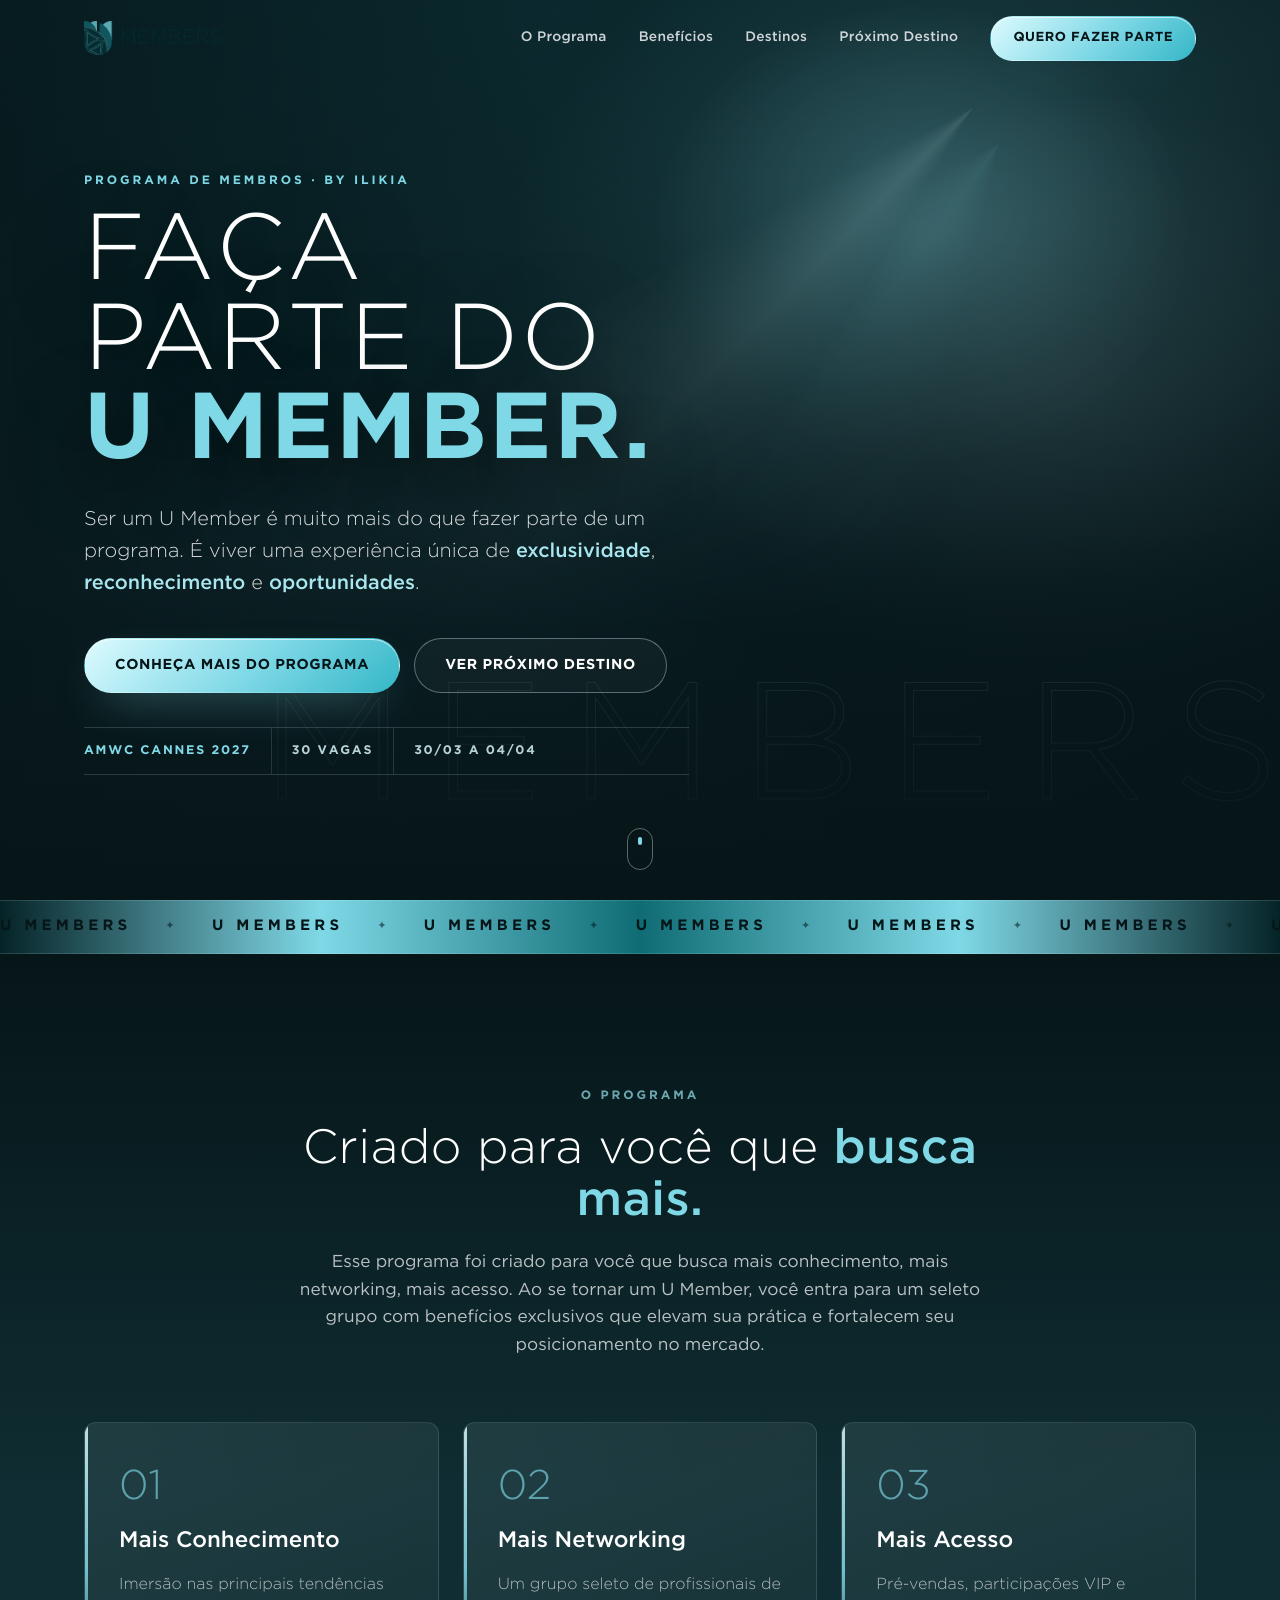
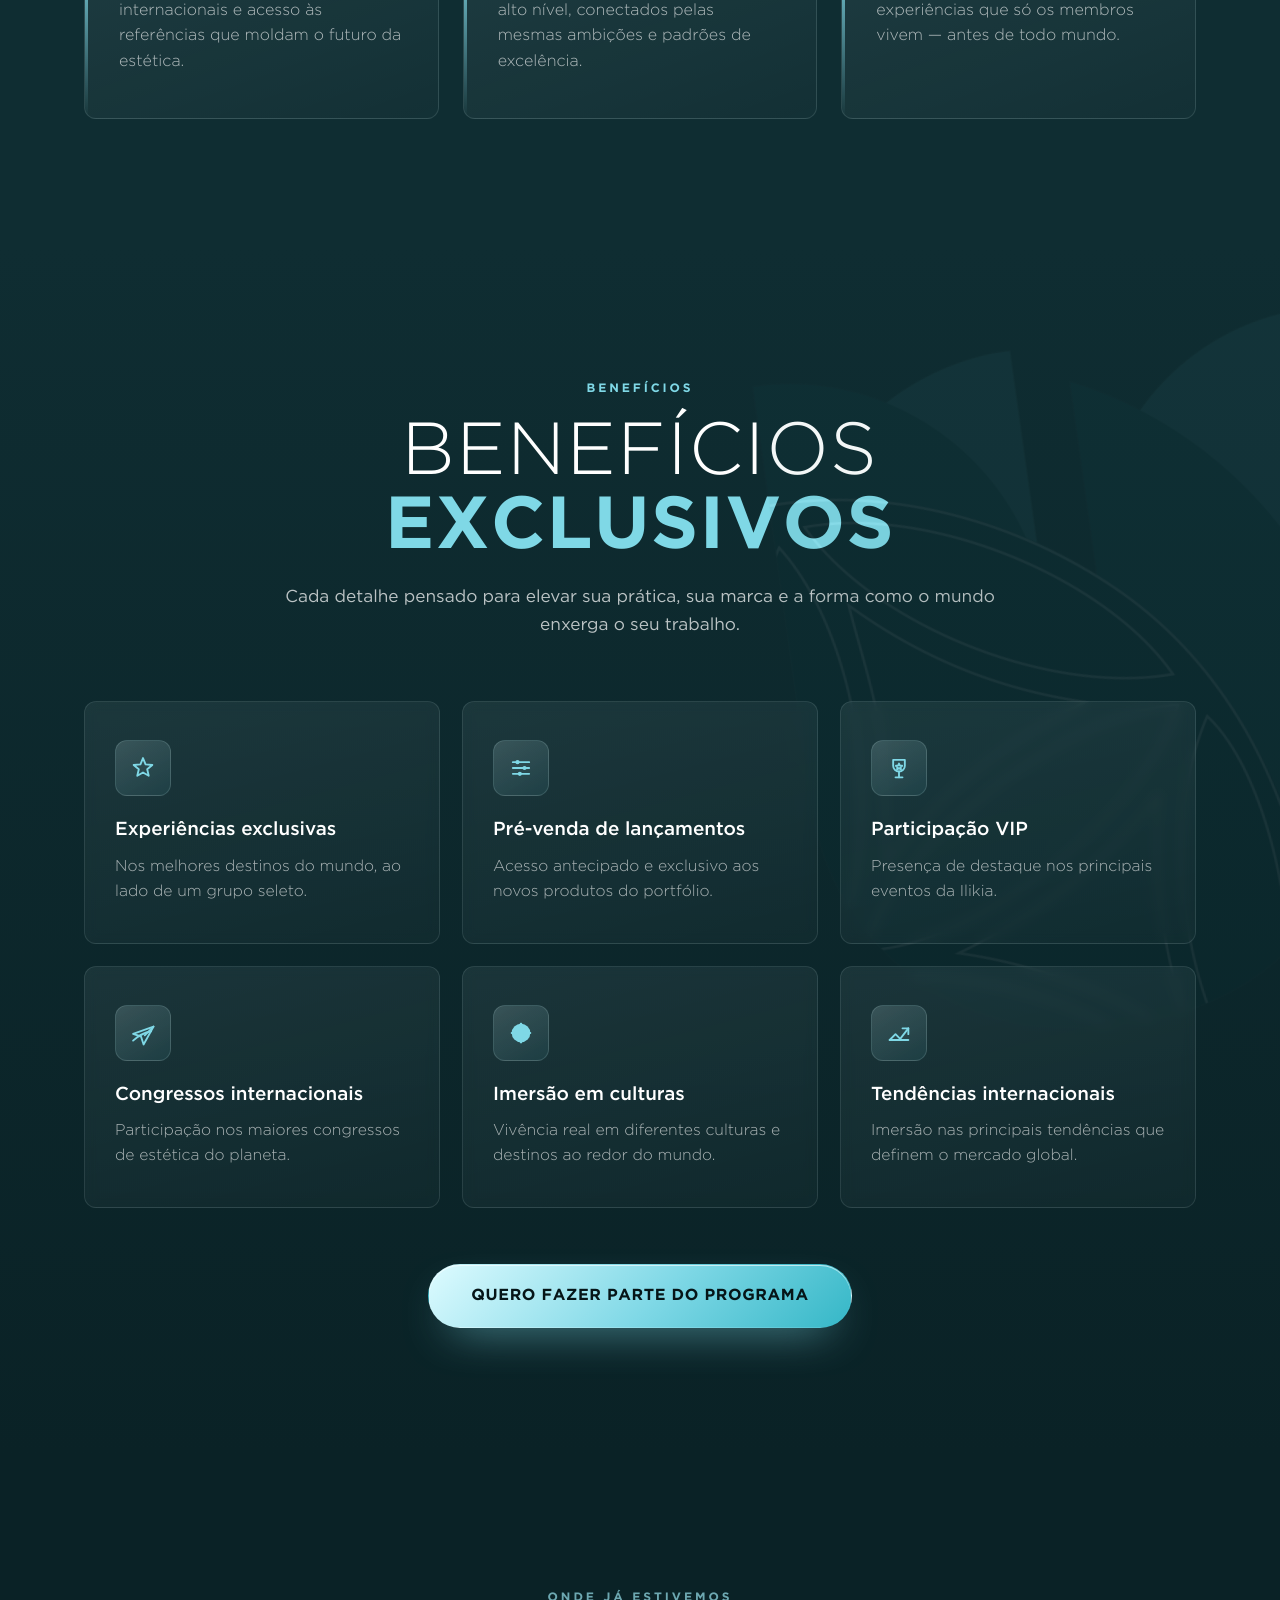
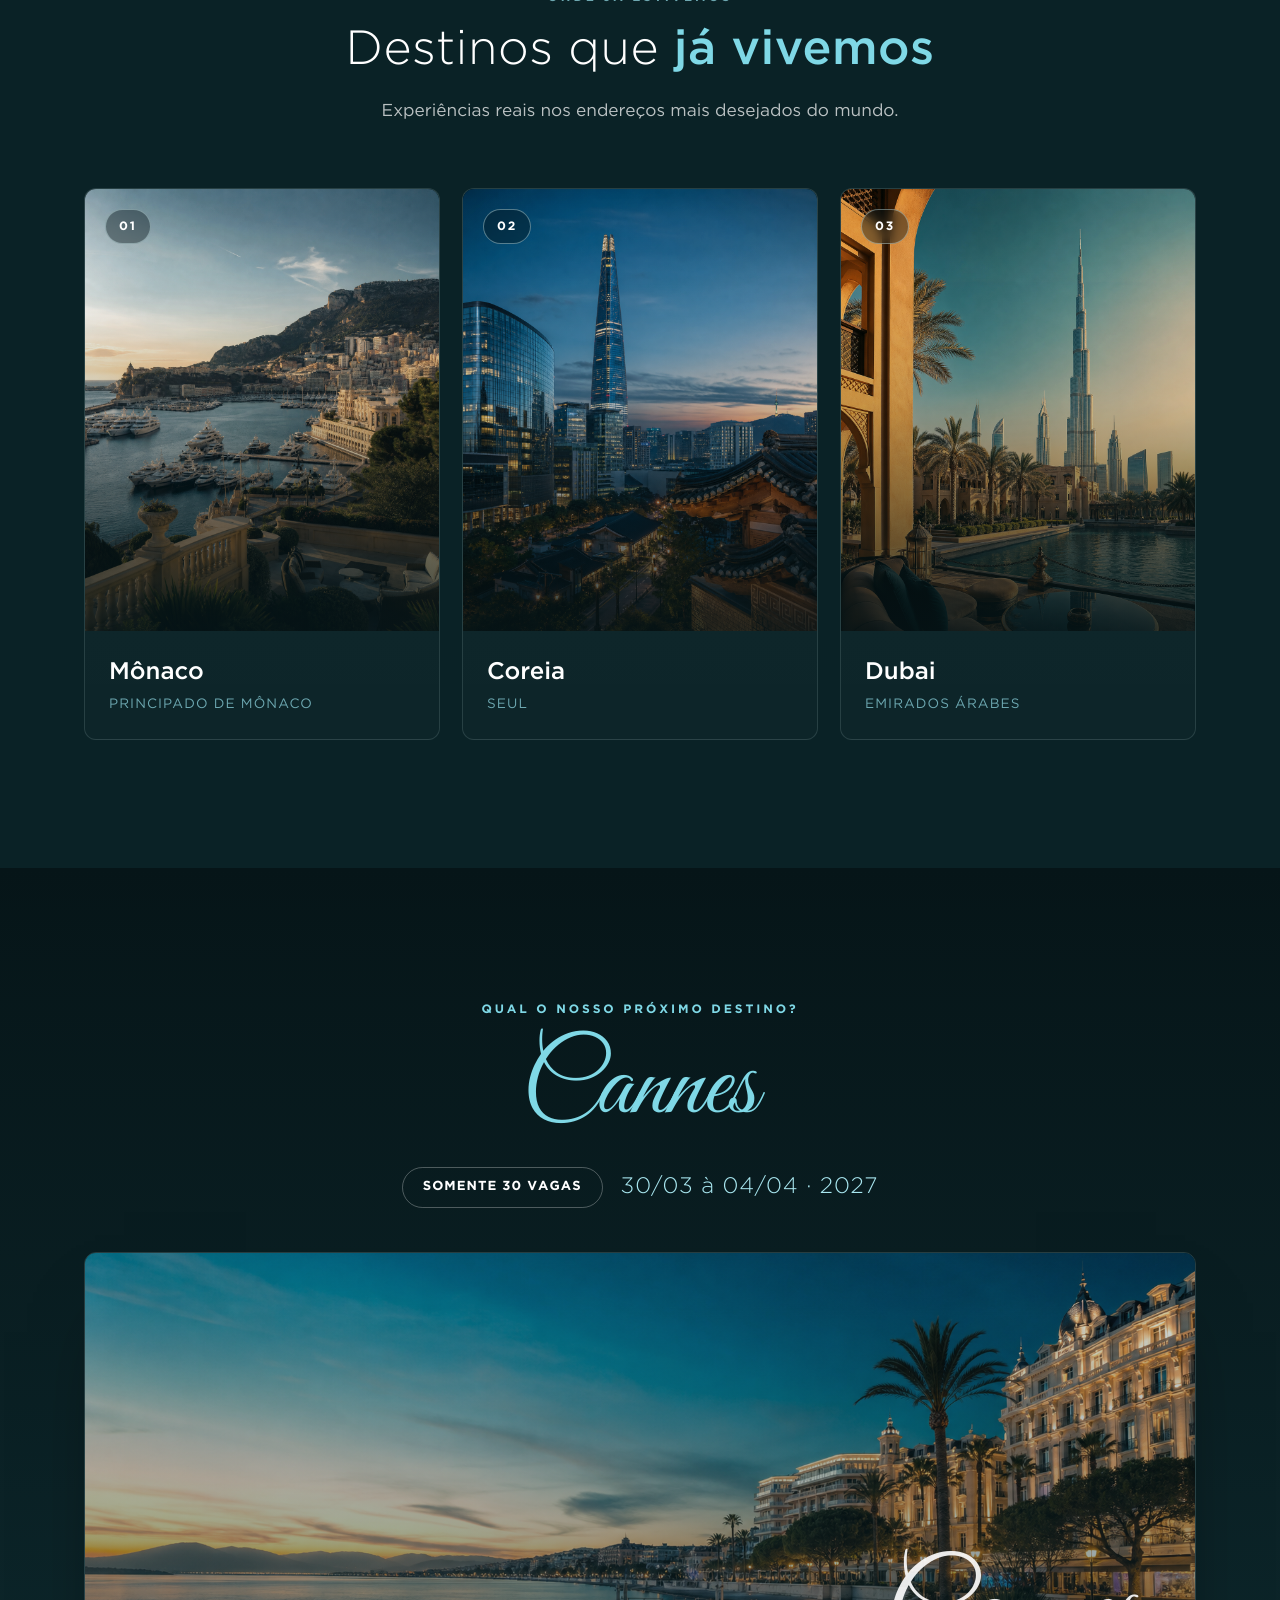
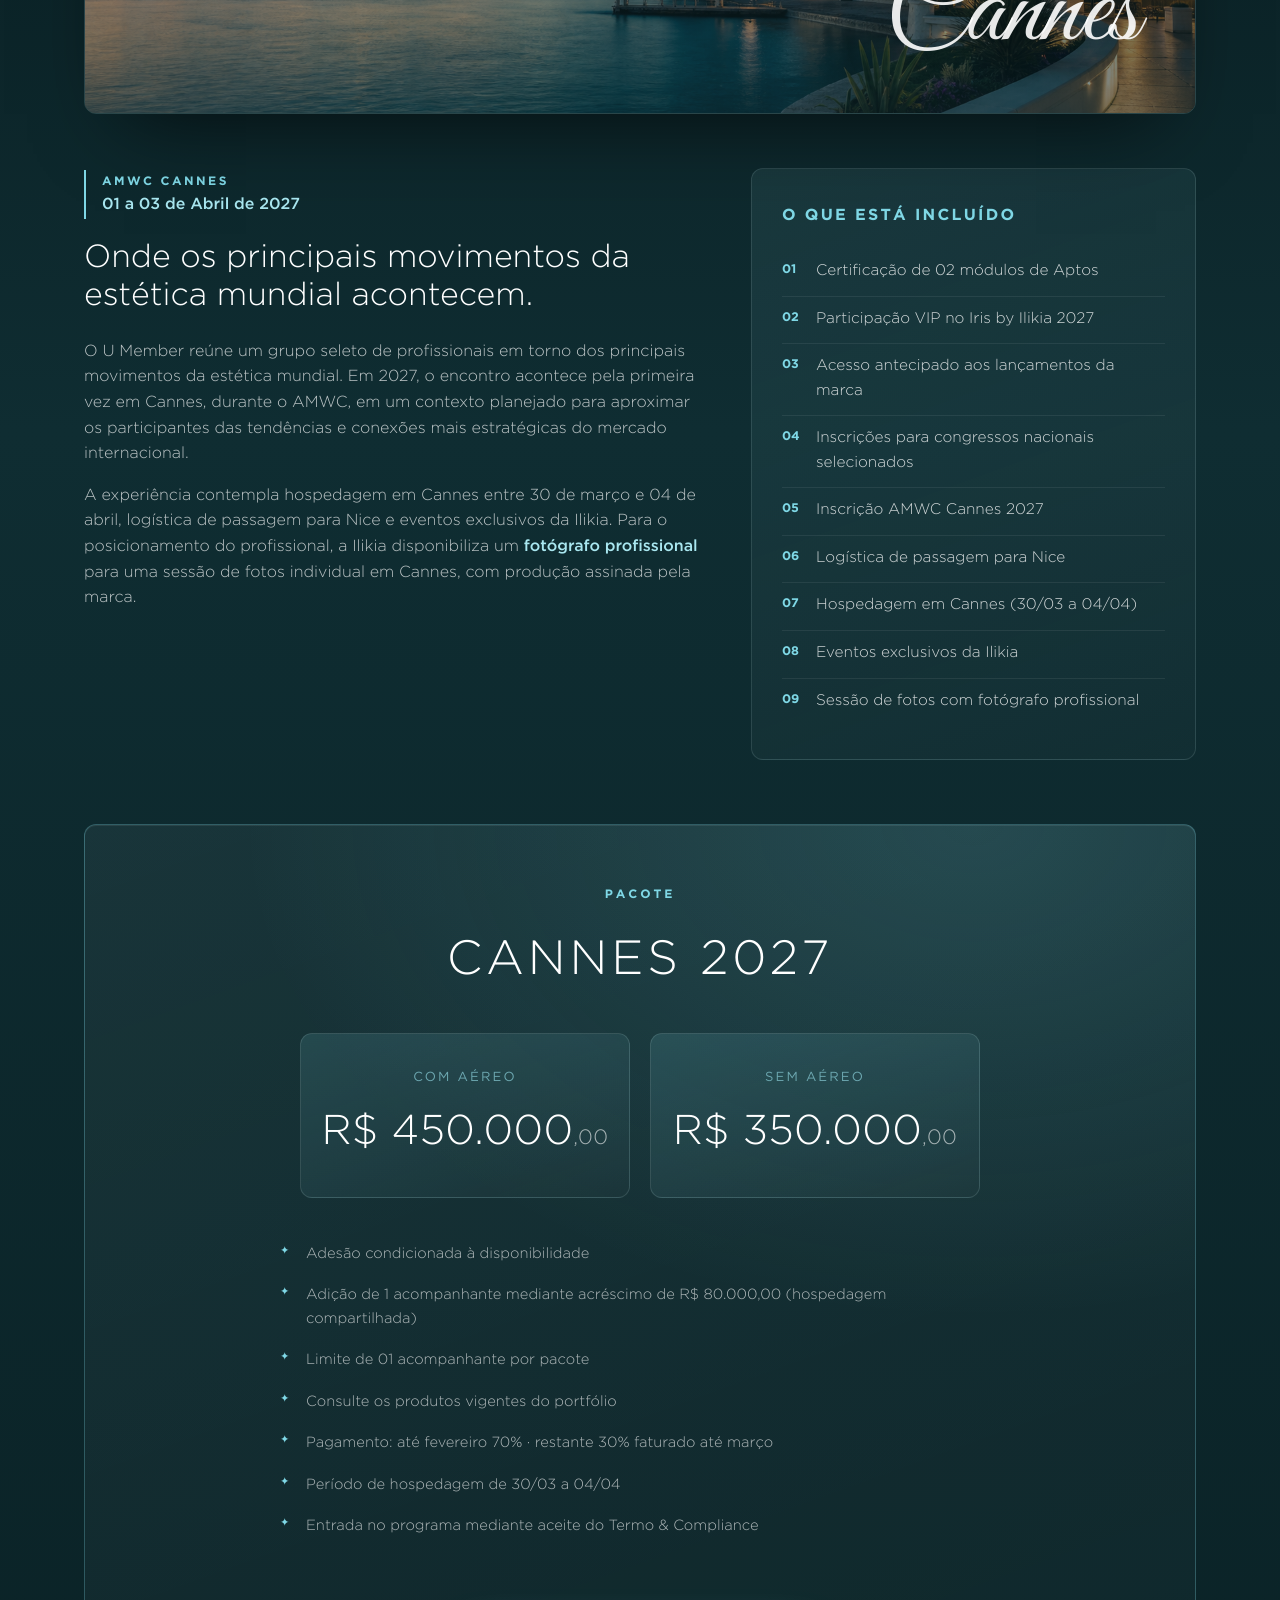
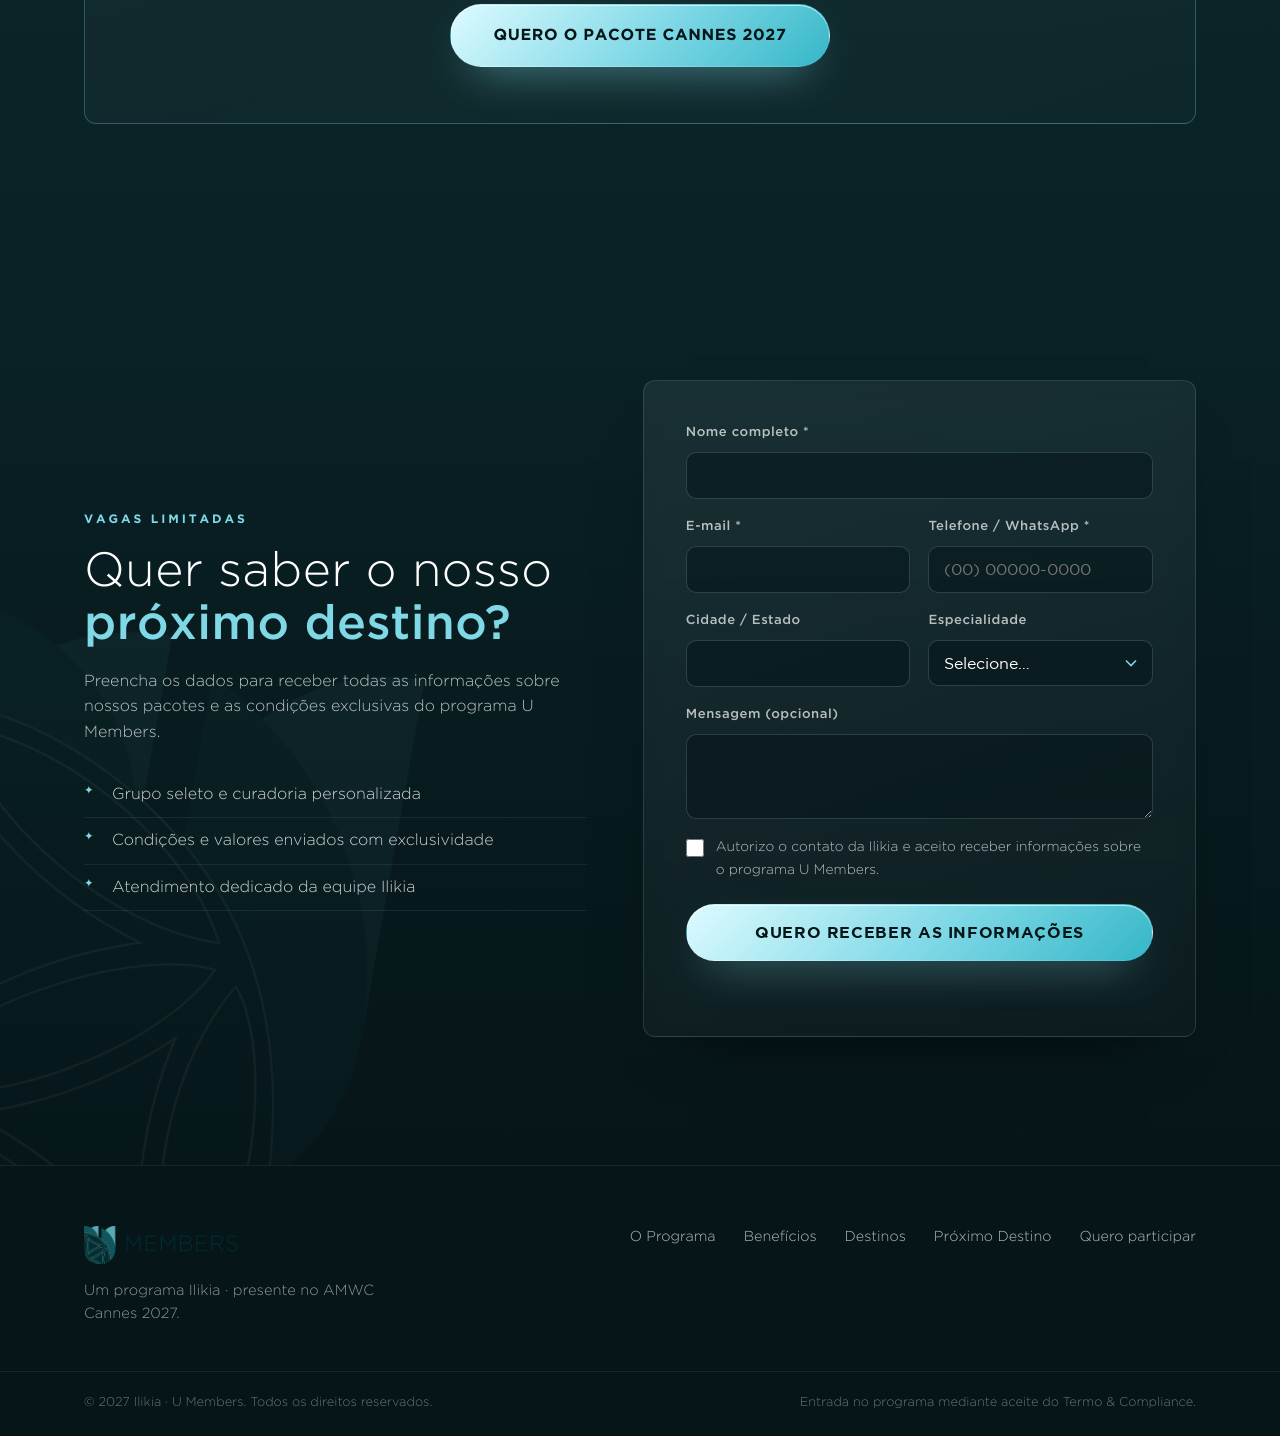
==== commit 7af55eef: "Refina visual da landing U Members" ====
--- a/index.html
+++ b/index.html
@@ -46,21 +46,29 @@
   <!-- ===================== HERO (SEÇÃO 01) ===================== -->
   <section class="hero" id="hero">
     <div class="hero-rays" aria-hidden="true"></div>
+    <div class="hero-word" aria-hidden="true">MEMBERS</div>
     <div class="container hero-inner">
-      <span class="eyebrow reveal">Programa de Membros · by Ilikia</span>
+      <div class="hero-copy">
+        <span class="eyebrow reveal">Programa de Membros · by Ilikia</span>
+        <h1 class="hero-title reveal">Faça parte do<br /><span class="accent">U Member.</span></h1>
+        <p class="hero-lead reveal">
+          Ser um U Member é muito mais do que fazer parte de um programa.
+          É viver uma experiência única de <em>exclusividade</em>,
+          <em>reconhecimento</em> e <em>oportunidades</em>.
+        </p>
+        <div class="hero-actions reveal">
+          <a href="#programa" class="btn btn-cyan">Conheça mais do programa</a>
+          <a href="#cannes" class="btn btn-ghost">Ver próximo destino</a>
+        </div>
+        <div class="hero-notes reveal" aria-label="Destaques do próximo destino">
+          <span>AMWC Cannes 2027</span>
+          <span>30 vagas</span>
+          <span>30/03 a 04/04</span>
+        </div>
+      </div>
       <figure class="hero-trophy reveal" aria-hidden="true">
         <img src="assets/brand/trophy-hero.png" alt="" />
       </figure>
-      <h1 class="hero-title reveal">Faça parte do<br /><span class="accent">U Member.</span></h1>
-      <p class="hero-lead reveal">
-        Ser um U Member é muito mais do que fazer parte de um programa.
-        É viver uma experiência única de <em>exclusividade</em>,
-        <em>reconhecimento</em> e <em>oportunidades</em>.
-      </p>
-      <div class="hero-actions reveal">
-        <a href="#programa" class="btn btn-cyan">Conheça mais do programa</a>
-        <a href="#cannes" class="btn btn-ghost">Ver próximo destino →</a>
-      </div>
     </div>
     <a href="#programa" class="scroll-cue" aria-label="Rolar para baixo"><span></span></a>
   </section>
@@ -186,18 +194,17 @@
         <p class="section-intro">Experiências reais nos endereços mais desejados do mundo.</p>
       </div>
 
-      <!-- TODO(cliente): substituir os data-photo por fotos reais em imagens/destinos/ -->
       <div class="destino-grid">
         <article class="destino-card reveal">
-          <div class="destino-photo d-monaco"><span class="destino-badge">01</span></div>
+          <div class="destino-photo d-monaco"><img src="imagens/generated/monaco-card-v2.png" alt="Vista premium de Mônaco" /><span class="destino-badge">01</span></div>
           <div class="destino-info"><h3>Mônaco</h3><span>Principado de Mônaco</span></div>
         </article>
         <article class="destino-card reveal">
-          <div class="destino-photo d-korea"><span class="destino-badge">02</span></div>
+          <div class="destino-photo d-korea"><img src="imagens/generated/seoul-card-v2.png" alt="Vista premium de Seul, Coreia" /><span class="destino-badge">02</span></div>
           <div class="destino-info"><h3>Coreia</h3><span>Seul</span></div>
         </article>
         <article class="destino-card reveal">
-          <div class="destino-photo d-dubai"><span class="destino-badge">03</span></div>
+          <div class="destino-photo d-dubai"><img src="imagens/generated/dubai-card-v2.png" alt="Vista premium de Dubai" /><span class="destino-badge">03</span></div>
           <div class="destino-info"><h3>Dubai</h3><span>Emirados Árabes</span></div>
         </article>
       </div>
@@ -209,7 +216,7 @@
     <div class="container">
       <div class="cannes-head reveal">
         <span class="kicker light">Qual o nosso próximo destino?</span>
-        <p class="cannes-switch"><s>Mônaco</s> <span class="script">Cannes</span></p>
+        <p class="cannes-switch"><span class="script">Cannes</span></p>
         <div class="cannes-meta">
           <span class="vagas">Somente 30 vagas</span>
           <span class="dates">30/03 à 04/04 · 2027</span>
@@ -217,7 +224,7 @@
       </div>
 
       <figure class="cannes-photo reveal">
-        <img src="imagens/destinos/cannes-orla.jpg" alt="La Croisette e a orla de Cannes, França" />
+        <img src="imagens/generated/cannes-hero-v2.png" alt="La Croisette e a orla de Cannes, França" />
         <figcaption><span class="script">Cannes</span></figcaption>
       </figure>
 
--- a/styles.css
+++ b/styles.css
@@ -22,6 +22,7 @@
   --mist-soft: #A8B5B7;  /* cinza esverdeado */
   --cyan:      #7FD8E6;  /* brilho cristal — acento vivo */
   --cyan-soft: #A9E7F0;
+  --crystal:   #DDFBFF;
   --white:     #ffffff;
   --ink:       #0b1f22;
 
@@ -30,7 +31,7 @@
   --font-serif: 'Cormorant', Georgia, serif;
 
   --maxw: 1160px;
-  --radius: 10px;
+  --radius: 12px;
   --ease: cubic-bezier(.16,.84,.44,1);
 }
 
@@ -57,12 +58,12 @@
   display:inline-flex; align-items:center; justify-content:center; gap:.5em;
   font-family:var(--font-body); font-weight:700; font-size:.9rem;
   padding:15px 30px; border-radius:100px; cursor:pointer;
-  border:1.5px solid transparent; transition:all .3s var(--ease);
+  border:1px solid transparent; transition:all .3s var(--ease);
   white-space:nowrap; text-transform:uppercase; letter-spacing:.04em;
 }
-.btn-cyan { background:var(--cyan); color:var(--deep-3); box-shadow:0 16px 40px -18px rgba(127,216,230,.85); }
-.btn-cyan:hover { background:var(--cyan-soft); transform:translateY(-2px); box-shadow:0 22px 50px -18px rgba(127,216,230,.9); }
-.btn-ghost { background:transparent; color:var(--white); border-color:rgba(255,255,255,.32); }
+.btn-cyan { background:linear-gradient(135deg,var(--crystal),var(--cyan) 54%,#35b7c7); color:var(--deep-3); box-shadow:0 18px 46px -22px rgba(127,216,230,.9), inset 0 1px 0 rgba(255,255,255,.6); }
+.btn-cyan:hover { background:linear-gradient(135deg,#fff,var(--cyan-soft) 55%,#62d4e3); transform:translateY(-2px); box-shadow:0 24px 58px -22px rgba(127,216,230,.95); }
+.btn-ghost { background:rgba(255,255,255,.03); color:var(--white); border-color:rgba(221,251,255,.36); }
 .btn-ghost:hover { border-color:var(--cyan); color:var(--cyan-soft); transform:translateY(-2px); }
 .btn-sm { padding:11px 22px; font-size:.82rem; }
 .btn-lg { padding:18px 42px; font-size:1rem; }
@@ -108,11 +109,11 @@
   transition:background .35s var(--ease), backdrop-filter .35s, box-shadow .35s;
 }
 .site-header.scrolled {
-  background:rgba(9,32,36,.82); backdrop-filter:blur(14px) saturate(1.2);
-  box-shadow:0 1px 0 rgba(255,255,255,.06);
+  background:rgba(5,22,26,.72); backdrop-filter:blur(18px) saturate(1.3);
+  box-shadow:0 1px 0 rgba(221,251,255,.11);
 }
 .header-inner { display:flex; align-items:center; justify-content:space-between; height:76px; gap:24px; }
-.brand-logo { height:34px; width:auto; filter:brightness(0) invert(1); }
+.brand-logo { height:34px; width:auto; }
 .nav { display:flex; gap:32px; margin-left:auto; }
 .nav a { font-size:.86rem; font-weight:500; color:rgba(255,255,255,.8); letter-spacing:.02em; position:relative; padding:6px 0; }
 .nav a::after { content:''; position:absolute; left:0; bottom:0; width:0; height:1.5px; background:var(--cyan); transition:width .3s var(--ease); }
@@ -136,28 +137,56 @@
    HERO (SEÇÃO 01)
    ========================================================= */
 .hero {
-  position:relative; min-height:100vh; display:flex; align-items:center; text-align:center;
-  padding:120px 0 80px;
+  position:relative; min-height:100vh; display:flex; align-items:center; text-align:left;
+  padding:128px 0 86px; overflow:hidden; isolation:isolate;
   background:
-    radial-gradient(120% 90% at 78% 8%, rgba(127,216,230,.22), transparent 46%),
-    radial-gradient(90% 80% at 20% 100%, rgba(40,85,93,.55), transparent 60%),
-    linear-gradient(160deg, #0d3339 0%, var(--deep) 42%, var(--deep-3) 100%);
+    radial-gradient(70% 72% at 78% 26%, rgba(127,216,230,.24), transparent 54%),
+    radial-gradient(52% 58% at 84% 44%, rgba(221,251,255,.16), transparent 58%),
+    radial-gradient(84% 70% at 16% 95%, rgba(40,85,93,.62), transparent 62%),
+    linear-gradient(155deg, #08272c 0%, var(--deep) 42%, var(--deep-3) 100%);
+}
+.hero::before {
+  content:''; position:absolute; inset:0; z-index:-1;
+  background:
+    linear-gradient(90deg, rgba(6,21,24,.62), transparent 42%, rgba(6,21,24,.32)),
+    linear-gradient(180deg, rgba(6,21,24,.04), rgba(6,21,24,.82));
+}
+.hero::after {
+  content:''; position:absolute; inset:auto 0 0; height:42%; pointer-events:none; z-index:0;
+  background:linear-gradient(180deg, transparent, var(--deep-3));
 }
 .hero-rays {
-  position:absolute; inset:0; pointer-events:none; opacity:.5;
+  position:absolute; inset:0; pointer-events:none; opacity:.72; mix-blend-mode:screen;
   background:
-    conic-gradient(from 210deg at 80% 6%, transparent 0deg, rgba(169,231,240,.16) 14deg, transparent 30deg),
-    conic-gradient(from 200deg at 80% 6%, transparent 0deg, rgba(169,231,240,.1) 26deg, transparent 46deg);
+    radial-gradient(36% 44% at 72% 26%, rgba(127,216,230,.4), transparent 58%),
+    conic-gradient(from 212deg at 76% 12%, transparent 0deg, rgba(221,251,255,.22) 13deg, transparent 31deg),
+    conic-gradient(from 192deg at 78% 16%, transparent 0deg, rgba(127,216,230,.16) 24deg, transparent 52deg);
   mask-image:linear-gradient(to bottom, #000 0%, transparent 70%);
 }
-.hero-inner { position:relative; z-index:2; display:flex; flex-direction:column; align-items:center; }
-.hero-trophy { width:min(340px,64vw); margin:6px 0 4px; filter:drop-shadow(0 30px 60px rgba(0,0,0,.45)); animation:floaty 7s var(--ease) infinite; }
+.hero-word {
+  position:absolute; right:-2vw; bottom:9vh; z-index:0; font-size:clamp(4rem,13vw,13rem);
+  line-height:.8; font-weight:300; letter-spacing:.16em; color:transparent;
+  -webkit-text-stroke:1px rgba(221,251,255,.12); text-stroke:1px rgba(221,251,255,.12);
+  pointer-events:none;
+}
+.hero-inner { position:relative; z-index:2; display:grid; grid-template-columns:minmax(0,1fr) minmax(300px,430px); align-items:center; gap:clamp(28px,6vw,78px); }
+.hero-copy { max-width:680px; }
+.hero-trophy { width:min(430px,32vw); justify-self:center; margin:0; position:relative; filter:drop-shadow(0 36px 78px rgba(0,0,0,.58)) drop-shadow(0 0 34px rgba(127,216,230,.34)); animation:floaty 7s var(--ease) infinite; }
+.hero-trophy::before {
+  content:''; position:absolute; inset:8% -8% 3%; z-index:-1; border-radius:50%;
+  background:radial-gradient(circle, rgba(221,251,255,.2), rgba(127,216,230,.09) 38%, transparent 68%);
+  filter:blur(4px);
+}
 @keyframes floaty { 0%,100%{ transform:translateY(0); } 50%{ transform:translateY(-14px); } }
-.hero-title { font-family:var(--font-body); font-weight:300; font-size:clamp(2.6rem,7.5vw,5.4rem); line-height:1.02; letter-spacing:.02em; text-transform:uppercase; color:#fff; }
+.hero-title { font-family:var(--font-body); font-weight:300; font-size:clamp(2.75rem,7.3vw,6rem); line-height:.96; letter-spacing:.025em; text-transform:uppercase; color:#fff; text-shadow:0 22px 70px rgba(0,0,0,.58); }
 .hero-title .accent { font-weight:700; }
-.hero-lead { max-width:640px; margin:26px auto 0; font-size:clamp(1.05rem,1.6vw,1.25rem); color:rgba(255,255,255,.82); font-weight:300; }
+.hero-lead { max-width:610px; margin:28px 0 0; font-size:clamp(1.05rem,1.6vw,1.24rem); color:rgba(255,255,255,.84); font-weight:300; }
 .hero-lead em { font-style:normal; color:var(--cyan-soft); font-weight:500; }
-.hero-actions { display:flex; gap:16px; justify-content:center; flex-wrap:wrap; margin-top:38px; }
+.hero-actions { display:flex; gap:14px; justify-content:flex-start; flex-wrap:wrap; margin-top:38px; }
+.hero-notes { display:flex; flex-wrap:wrap; gap:0; margin-top:34px; border-block:1px solid rgba(221,251,255,.16); max-width:650px; }
+.hero-notes span { padding:13px 20px; border-right:1px solid rgba(221,251,255,.14); color:rgba(221,251,255,.82); font-size:.78rem; font-weight:600; letter-spacing:.14em; text-transform:uppercase; }
+.hero-notes span:first-child { padding-left:0; color:var(--cyan); }
+.hero-notes span:last-child { border-right:0; }
 .scroll-cue { position:absolute; bottom:30px; left:50%; transform:translateX(-50%); width:26px; height:42px; border:1.5px solid rgba(255,255,255,.35); border-radius:16px; z-index:2; }
 .scroll-cue span { position:absolute; top:8px; left:50%; width:4px; height:8px; background:var(--cyan); border-radius:2px; transform:translateX(-50%); animation:scroll 1.8s infinite; }
 @keyframes scroll { 0%{ opacity:0; top:8px;} 30%{opacity:1;} 60%{opacity:1; top:22px;} 100%{opacity:0; top:22px;} }
@@ -165,7 +194,7 @@
 /* =========================================================
    MARQUEE
    ========================================================= */
-.marquee { overflow:hidden; background:linear-gradient(90deg,var(--teal),var(--mist),var(--teal)); padding:16px 0; border-block:1px solid rgba(255,255,255,.1); }
+.marquee { overflow:hidden; background:linear-gradient(90deg,#052327,var(--cyan),#0f6c74,var(--cyan),#052327); padding:14px 0; border-block:1px solid rgba(221,251,255,.14); }
 .marquee-track { display:flex; align-items:center; gap:34px; width:max-content; animation:marquee 26s linear infinite; }
 .marquee-track span { font-weight:700; text-transform:uppercase; letter-spacing:.28em; font-size:.94rem; color:var(--deep-3); }
 .marquee-track .dot { font-size:.7rem; opacity:.55; }
@@ -178,10 +207,11 @@
 .pillars { display:grid; grid-template-columns:repeat(3,1fr); gap:24px; }
 .pillar {
   padding:44px 34px; border-radius:var(--radius); text-align:left;
-  background:linear-gradient(160deg, rgba(109,168,177,.1), rgba(255,255,255,.02));
-  border:1px solid rgba(255,255,255,.08); position:relative; overflow:hidden;
+  background:linear-gradient(160deg, rgba(221,251,255,.09), rgba(255,255,255,.02));
+  border:1px solid rgba(221,251,255,.12); position:relative; overflow:hidden;
   transition:transform .4s var(--ease), border-color .4s, background .4s;
 }
+.pillar::before { content:''; position:absolute; inset:0 auto 0 0; width:3px; background:linear-gradient(var(--crystal),var(--cyan),transparent); opacity:.85; }
 .pillar:hover { transform:translateY(-6px); border-color:rgba(127,216,230,.45); background:linear-gradient(160deg, rgba(109,168,177,.18), rgba(255,255,255,.03)); }
 .pillar-num { font-size:2.6rem; font-weight:300; color:var(--cyan); opacity:.65; display:block; line-height:1; }
 .pillar h3 { font-size:1.4rem; font-weight:500; color:#fff; margin:16px 0 12px; }
@@ -195,11 +225,11 @@
 .benefit-grid { display:grid; grid-template-columns:repeat(3,1fr); gap:22px; position:relative; z-index:1; }
 .benefit-card {
   padding:38px 30px; border-radius:var(--radius);
-  background:rgba(255,255,255,.04); border:1px solid rgba(255,255,255,.08);
+  background:linear-gradient(165deg,rgba(221,251,255,.07),rgba(255,255,255,.025)); border:1px solid rgba(221,251,255,.11);
   backdrop-filter:blur(6px); transition:transform .4s var(--ease), border-color .4s, background .4s;
 }
 .benefit-card:hover { transform:translateY(-6px); border-color:rgba(127,216,230,.4); background:rgba(127,216,230,.06); }
-.benefit-ico { display:inline-flex; width:56px; height:56px; align-items:center; justify-content:center; border-radius:14px; background:linear-gradient(150deg,rgba(127,216,230,.2),rgba(40,85,93,.35)); margin-bottom:20px; }
+.benefit-ico { display:inline-flex; width:56px; height:56px; align-items:center; justify-content:center; border-radius:12px; background:linear-gradient(150deg,rgba(221,251,255,.16),rgba(40,85,93,.35)); margin-bottom:20px; border:1px solid rgba(221,251,255,.14); }
 .benefit-ico svg { width:28px; height:28px; fill:none; stroke:var(--cyan); stroke-width:1.6; stroke-linecap:round; stroke-linejoin:round; }
 .benefit-ico circle[fill],
 .benefit-card svg circle { fill:var(--cyan); stroke:none; }
@@ -212,15 +242,13 @@
    ========================================================= */
 .destinos { background:var(--deep-2); }
 .destino-grid { display:grid; grid-template-columns:repeat(3,1fr); gap:22px; }
-.destino-card { border-radius:var(--radius); overflow:hidden; border:1px solid rgba(255,255,255,.08); background:var(--deep); transition:transform .45s var(--ease), box-shadow .45s; }
-.destino-card:hover { transform:translateY(-6px); box-shadow:0 30px 60px -30px rgba(0,0,0,.6); }
-.destino-photo { position:relative; aspect-ratio:4/5; display:flex; align-items:flex-start; }
-.destino-photo::after { content:''; position:absolute; inset:0; background:linear-gradient(180deg,transparent 40%,rgba(6,21,24,.55)); }
-.destino-badge { position:relative; z-index:2; margin:20px; font-size:.8rem; font-weight:700; letter-spacing:.1em; color:#fff; background:rgba(6,21,24,.4); border:1px solid rgba(255,255,255,.3); border-radius:100px; padding:6px 14px; backdrop-filter:blur(4px); }
-/* fundos de marca (placeholder até fotos reais) */
-.d-monaco { background:radial-gradient(120% 90% at 30% 20%,rgba(127,216,230,.35),transparent 55%),linear-gradient(160deg,#12454d,var(--deep-3)); }
-.d-korea  { background:radial-gradient(120% 90% at 70% 25%,rgba(109,168,177,.4),transparent 55%),linear-gradient(160deg,#1c4f57,var(--deep-3)); }
-.d-dubai  { background:radial-gradient(120% 90% at 45% 15%,rgba(169,231,240,.35),transparent 55%),linear-gradient(160deg,#0f3a41,var(--deep-3)); }
+.destino-card { border-radius:var(--radius); overflow:hidden; border:1px solid rgba(221,251,255,.12); background:linear-gradient(180deg,rgba(255,255,255,.035),rgba(255,255,255,.015)); transition:transform .45s var(--ease), box-shadow .45s, border-color .45s; }
+.destino-card:hover { transform:translateY(-6px); box-shadow:0 30px 60px -30px rgba(0,0,0,.6); border-color:rgba(127,216,230,.4); }
+.destino-photo { position:relative; aspect-ratio:4/5; display:flex; align-items:flex-start; overflow:hidden; background:var(--deep-3); }
+.destino-photo img { width:100%; height:100%; object-fit:cover; filter:saturate(.92) contrast(1.02); transition:transform .8s var(--ease); }
+.destino-card:hover .destino-photo img { transform:scale(1.045); }
+.destino-photo::after { content:''; position:absolute; inset:0; background:linear-gradient(180deg,rgba(6,21,24,.04) 18%,rgba(6,21,24,.18) 48%,rgba(6,21,24,.82)); }
+.destino-badge { position:absolute; z-index:2; margin:20px; font-size:.76rem; font-weight:700; letter-spacing:.16em; color:#fff; background:rgba(6,21,24,.42); border:1px solid rgba(221,251,255,.38); border-radius:100px; padding:7px 13px; backdrop-filter:blur(6px); }
 .destino-info { display:flex; flex-direction:column; padding:22px 24px; }
 .destino-info h3 { font-size:1.5rem; font-weight:500; color:#fff; }
 .destino-info span { font-size:.85rem; color:var(--mist); letter-spacing:.08em; text-transform:uppercase; margin-top:4px; }
@@ -231,13 +259,12 @@
 .cannes { background:linear-gradient(180deg,var(--deep-3),var(--deep) 45%,var(--deep-2)); }
 .cannes-head { text-align:center; margin-bottom:44px; }
 .cannes-switch { font-family:var(--font-body); font-weight:300; text-transform:uppercase; letter-spacing:.14em; font-size:clamp(2rem,6vw,3.6rem); color:rgba(255,255,255,.5); line-height:1; }
-.cannes-switch s { color:rgba(255,255,255,.32); text-decoration-color:var(--cyan); margin-right:.2em; }
 .script { font-family:var(--font-script); text-transform:none; letter-spacing:0; }
-.cannes-switch .script { color:var(--cyan); font-size:1.5em; vertical-align:-.08em; }
+.cannes-switch .script { color:var(--cyan); font-size:1.8em; vertical-align:-.08em; }
 .cannes-meta { display:flex; gap:18px; justify-content:center; align-items:center; flex-wrap:wrap; margin-top:26px; }
 .cannes-meta .vagas { font-size:.82rem; font-weight:600; letter-spacing:.08em; text-transform:uppercase; color:#fff; border:1px solid rgba(255,255,255,.28); border-radius:100px; padding:9px 20px; }
 .cannes-meta .dates { font-size:1.4rem; font-weight:300; color:var(--cyan-soft); letter-spacing:.04em; }
-.cannes-photo { position:relative; border-radius:16px; overflow:hidden; margin-bottom:54px; box-shadow:0 40px 80px -40px rgba(0,0,0,.7); }
+.cannes-photo { position:relative; border-radius:var(--radius); overflow:hidden; margin-bottom:54px; box-shadow:0 40px 80px -40px rgba(0,0,0,.7); border:1px solid rgba(221,251,255,.14); }
 .cannes-photo img { width:100%; height:clamp(260px,42vw,460px); object-fit:cover; }
 .cannes-photo::after { content:''; position:absolute; inset:0; background:linear-gradient(180deg,rgba(15,45,50,.15),rgba(15,45,50,.55)); }
 .cannes-photo figcaption { position:absolute; z-index:2; right:5%; bottom:2%; font-size:clamp(3rem,11vw,7rem); color:rgba(255,255,255,.9); text-shadow:0 10px 40px rgba(0,0,0,.5); }
@@ -248,7 +275,7 @@
 .cannes-text h3 { font-size:clamp(1.5rem,2.6vw,2rem); font-weight:300; color:#fff; line-height:1.18; margin-bottom:22px; }
 .cannes-text p { color:rgba(255,255,255,.72); font-weight:300; margin-bottom:16px; }
 .cannes-text strong { color:var(--cyan-soft); font-weight:500; }
-.cannes-benefits { background:linear-gradient(160deg,rgba(109,168,177,.12),rgba(255,255,255,.02)); border:1px solid rgba(255,255,255,.1); border-radius:var(--radius); padding:34px 30px; }
+.cannes-benefits { background:linear-gradient(160deg,rgba(109,168,177,.12),rgba(255,255,255,.02)); border:1px solid rgba(221,251,255,.12); border-radius:var(--radius); padding:34px 30px; }
 .cannes-benefits h4 { font-size:1rem; text-transform:uppercase; letter-spacing:.14em; color:var(--cyan); margin-bottom:20px; font-weight:600; }
 .cb-list { list-style:none; counter-reset:cb; }
 .cb-list li { counter-increment:cb; position:relative; padding:11px 0 11px 34px; border-bottom:1px solid rgba(255,255,255,.07); font-weight:300; color:rgba(255,255,255,.8); font-size:.96rem; }
@@ -256,11 +283,11 @@
 .cb-list li::before { content:counter(cb,decimal-leading-zero); position:absolute; left:0; top:11px; font-size:.78rem; color:var(--cyan); font-weight:600; }
 
 /* pacote */
-.package { margin-top:64px; border:1px solid rgba(127,216,230,.22); border-radius:18px; padding:clamp(32px,5vw,56px); background:radial-gradient(120% 100% at 80% 0%,rgba(127,216,230,.1),transparent 55%),rgba(255,255,255,.02); }
+.package { margin-top:64px; border:1px solid rgba(127,216,230,.28); border-radius:var(--radius); padding:clamp(32px,5vw,56px); background:radial-gradient(120% 100% at 80% 0%,rgba(127,216,230,.14),transparent 55%),linear-gradient(160deg,rgba(221,251,255,.055),rgba(255,255,255,.018)); box-shadow:inset 0 1px 0 rgba(255,255,255,.08); }
 .package-head { text-align:center; margin-bottom:34px; }
 .package-head h3 { font-size:clamp(2rem,5vw,3rem); font-weight:300; text-transform:uppercase; letter-spacing:.08em; color:#fff; }
 .package-prices { display:grid; grid-template-columns:1fr 1fr; gap:20px; max-width:680px; margin:0 auto 36px; }
-.price-card { text-align:center; padding:30px 20px; border-radius:14px; background:linear-gradient(160deg,rgba(127,216,230,.12),rgba(255,255,255,.02)); border:1px solid rgba(255,255,255,.1); }
+.price-card { text-align:center; padding:30px 20px; border-radius:var(--radius); background:linear-gradient(160deg,rgba(127,216,230,.14),rgba(255,255,255,.02)); border:1px solid rgba(221,251,255,.13); }
 .price-label { font-size:.82rem; text-transform:uppercase; letter-spacing:.16em; color:var(--mist); }
 .price { display:block; margin-top:10px; font-size:clamp(1.8rem,4vw,2.6rem); font-weight:300; color:#fff; letter-spacing:.01em; }
 .price small { font-size:.5em; color:rgba(255,255,255,.6); }
@@ -278,13 +305,13 @@
 .form-perks { list-style:none; margin-top:26px; }
 .form-perks li { position:relative; padding:10px 0 10px 28px; font-weight:300; color:rgba(255,255,255,.8); border-bottom:1px solid rgba(255,255,255,.07); }
 .form-perks li::before { content:'✦'; position:absolute; left:0; top:10px; color:var(--cyan); font-size:.72rem; }
-.lead-form { background:rgba(255,255,255,.04); border:1px solid rgba(255,255,255,.1); border-radius:16px; padding:clamp(28px,4vw,42px); backdrop-filter:blur(8px); }
+.lead-form { background:linear-gradient(160deg,rgba(221,251,255,.075),rgba(255,255,255,.025)); border:1px solid rgba(221,251,255,.13); border-radius:var(--radius); padding:clamp(28px,4vw,42px); backdrop-filter:blur(8px); box-shadow:0 32px 70px -48px rgba(0,0,0,.8); }
 .field { display:flex; flex-direction:column; margin-bottom:18px; }
 .field-row { display:grid; grid-template-columns:1fr 1fr; gap:18px; }
 .field label { font-size:.82rem; font-weight:500; letter-spacing:.04em; color:rgba(255,255,255,.7); margin-bottom:8px; }
 .field input, .field select, .field textarea {
   font-family:var(--font-body); font-size:.98rem; color:#fff;
-  background:rgba(6,21,24,.5); border:1px solid rgba(255,255,255,.14); border-radius:10px;
+  background:rgba(6,21,24,.54); border:1px solid rgba(221,251,255,.16); border-radius:10px;
   padding:13px 15px; transition:border-color .25s, box-shadow .25s; width:100%;
 }
 .field textarea { resize:vertical; }
@@ -303,7 +330,7 @@
    ========================================================= */
 .site-footer { background:var(--deep-3); border-top:1px solid rgba(255,255,255,.07); padding:60px 0 0; }
 .footer-inner { display:flex; justify-content:space-between; gap:40px; flex-wrap:wrap; padding-bottom:44px; }
-.footer-logo { height:38px; filter:brightness(0) invert(1); }
+.footer-logo { height:38px; }
 .footer-brand p { margin-top:16px; color:rgba(255,255,255,.55); font-weight:300; font-size:.92rem; max-width:320px; }
 .footer-links { display:flex; flex-wrap:wrap; gap:14px 28px; align-content:flex-start; }
 .footer-links a { font-size:.9rem; color:rgba(255,255,255,.7); font-weight:300; }
@@ -320,6 +347,15 @@
   .nav-cta { display:none; }
   .nav-toggle { display:flex; }
   .mobile-menu { display:flex; }
+  .hero { text-align:center; padding-top:118px; }
+  .hero::before { background:linear-gradient(180deg,rgba(6,21,24,.18),rgba(6,21,24,.88) 72%,var(--deep-3)); }
+  .hero-inner { grid-template-columns:1fr; gap:22px; }
+  .hero-copy { max-width:720px; margin:0 auto; }
+  .hero-actions { justify-content:center; }
+  .hero-notes { justify-content:center; margin-inline:auto; }
+  .hero-notes span:first-child { padding-left:20px; }
+  .hero-trophy { width:min(300px,58vw); grid-row:1; }
+  .hero-word { right:auto; left:50%; transform:translateX(-50%); bottom:16vh; font-size:clamp(3.4rem,18vw,8rem); }
   .pillars, .benefit-grid, .destino-grid { grid-template-columns:1fr 1fr; }
   .cannes-body { grid-template-columns:1fr; gap:32px; }
   .form-wrap { grid-template-columns:1fr; gap:36px; }
@@ -327,6 +363,13 @@
 @media (max-width:600px) {
   .pillars, .benefit-grid, .destino-grid, .package-prices, .field-row { grid-template-columns:1fr; }
   .hero { min-height:auto; padding:130px 0 70px; }
+  .hero-title { font-size:clamp(2.45rem,13vw,3.6rem); }
+  .hero-lead { font-size:1rem; }
+  .hero-actions .btn { width:100%; white-space:normal; min-height:52px; }
+  .hero-notes { display:grid; grid-template-columns:1fr; border-block:1px solid rgba(221,251,255,.16); }
+  .hero-notes span { border-right:0; border-bottom:1px solid rgba(221,251,255,.12); padding:11px 0; }
+  .hero-notes span:first-child { padding-left:0; }
+  .hero-notes span:last-child { border-bottom:0; }
   .footer-bottom .container { flex-direction:column; }
 }
 @media (prefers-reduced-motion:reduce) {
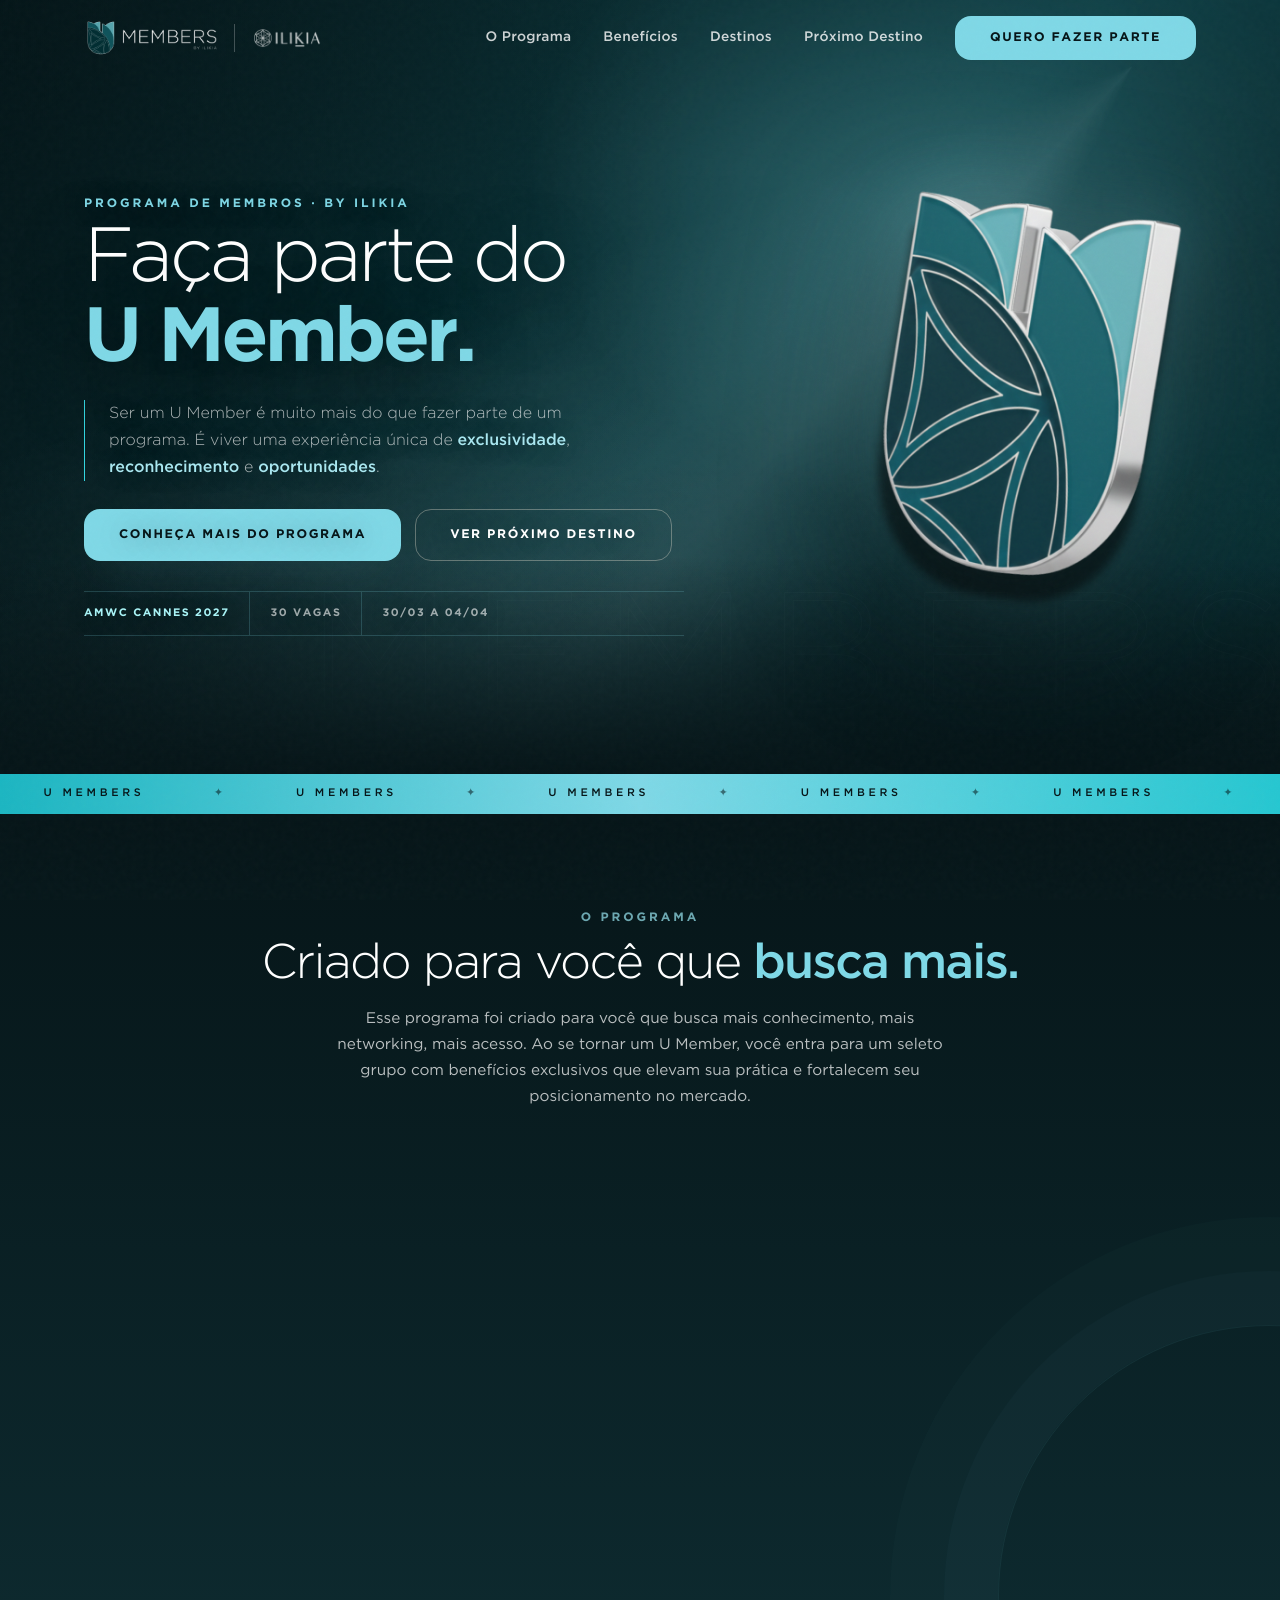
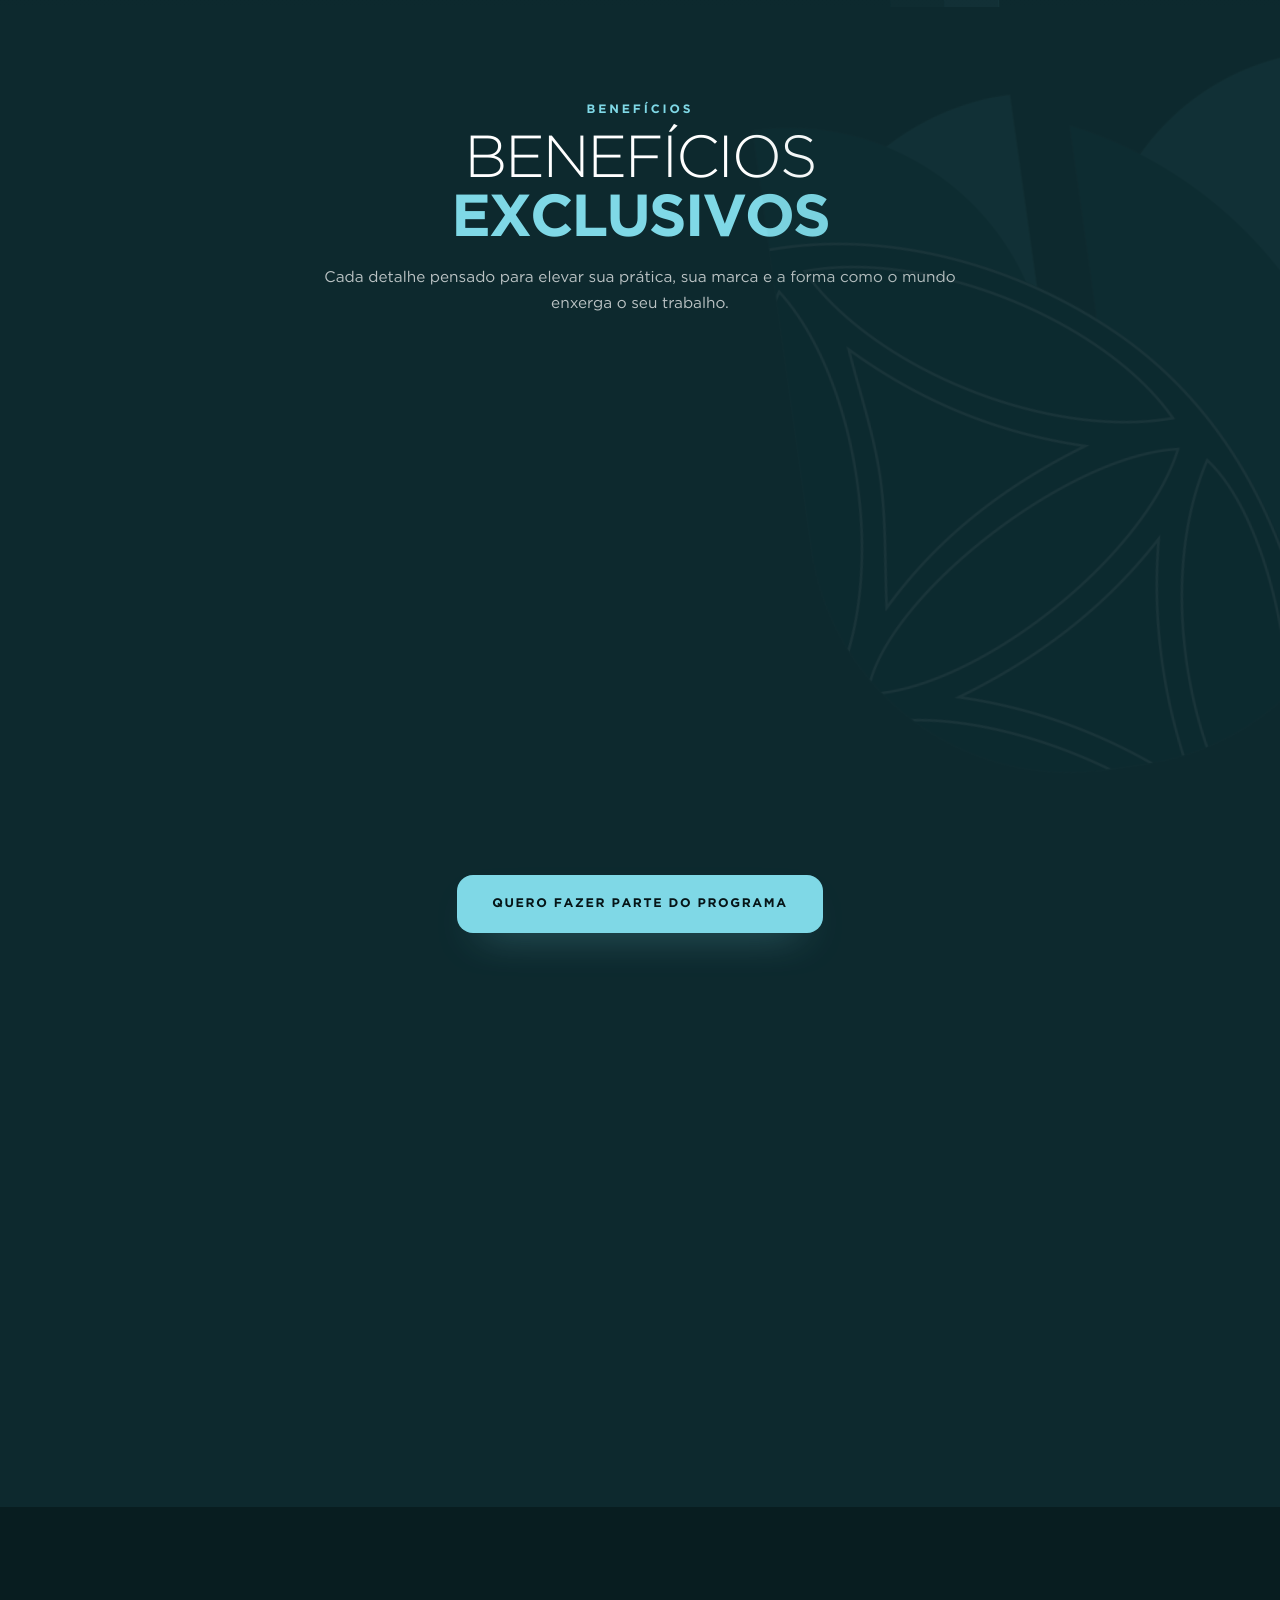
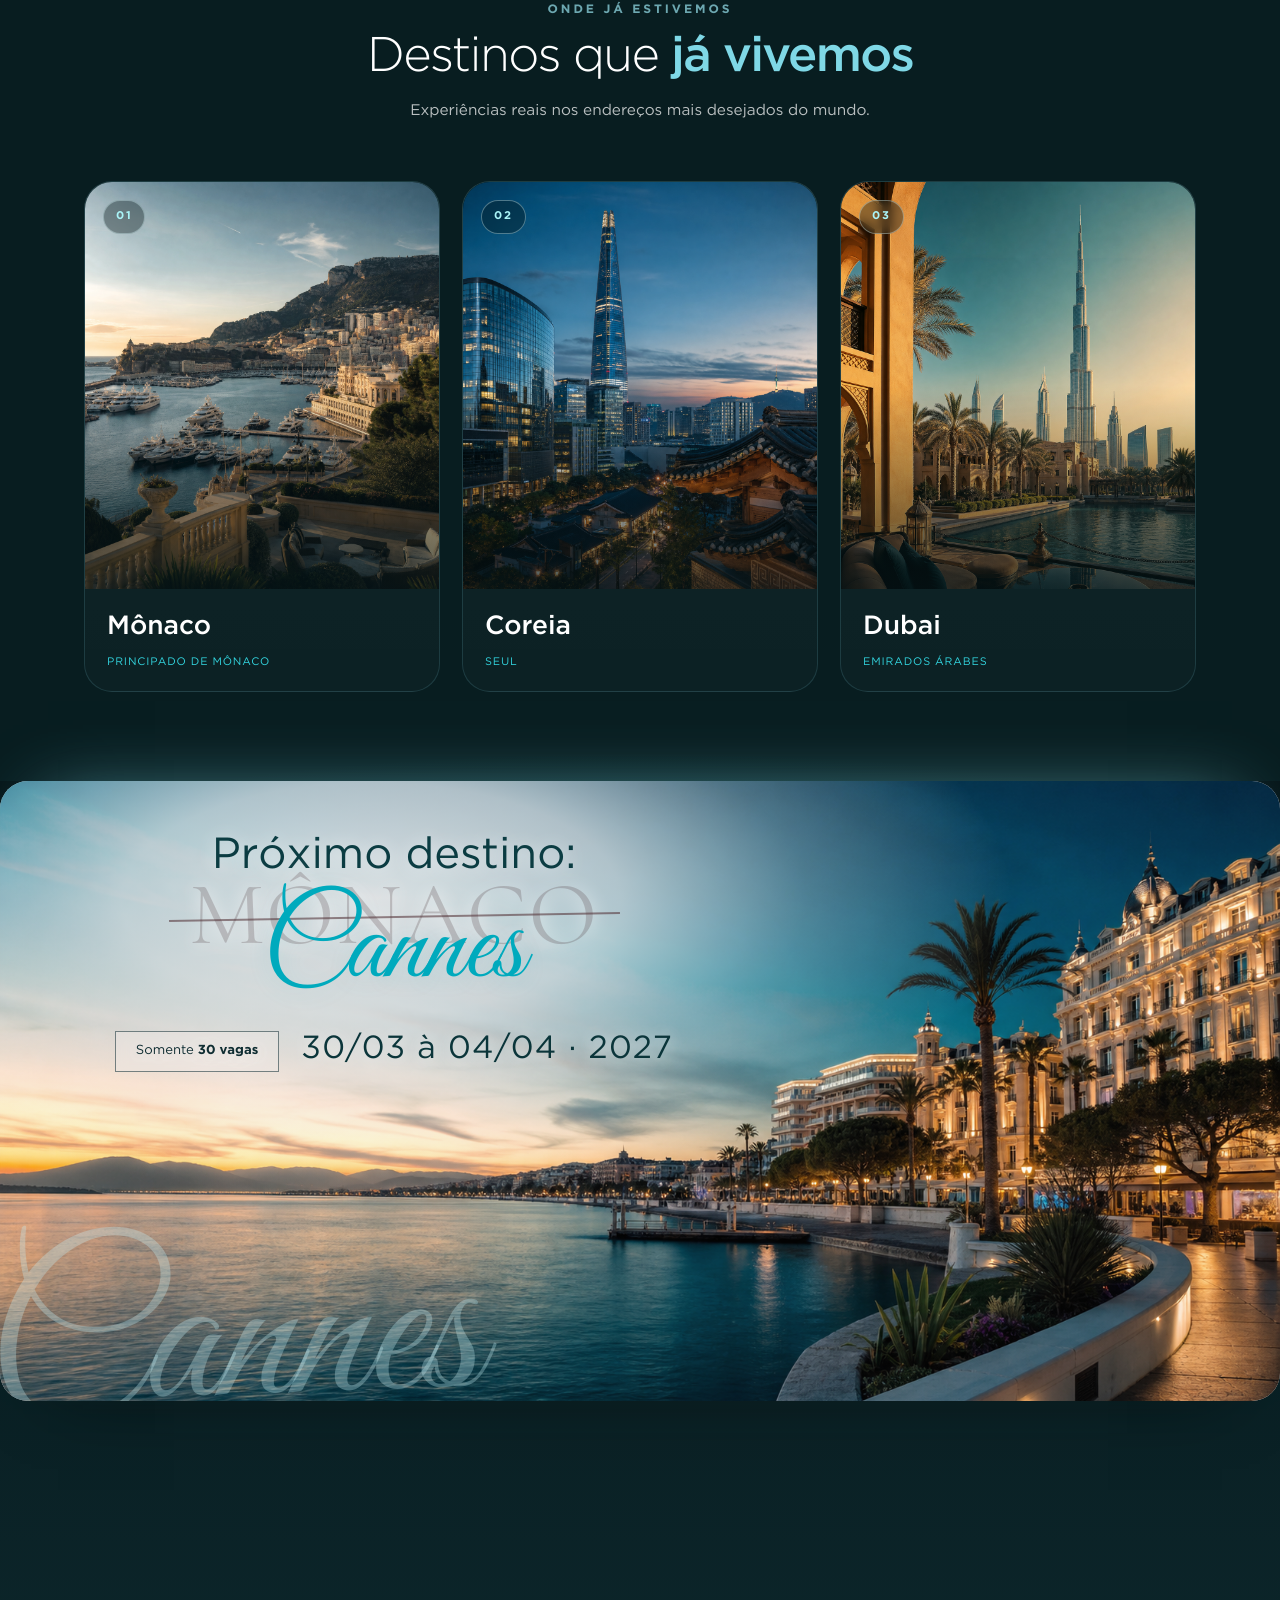
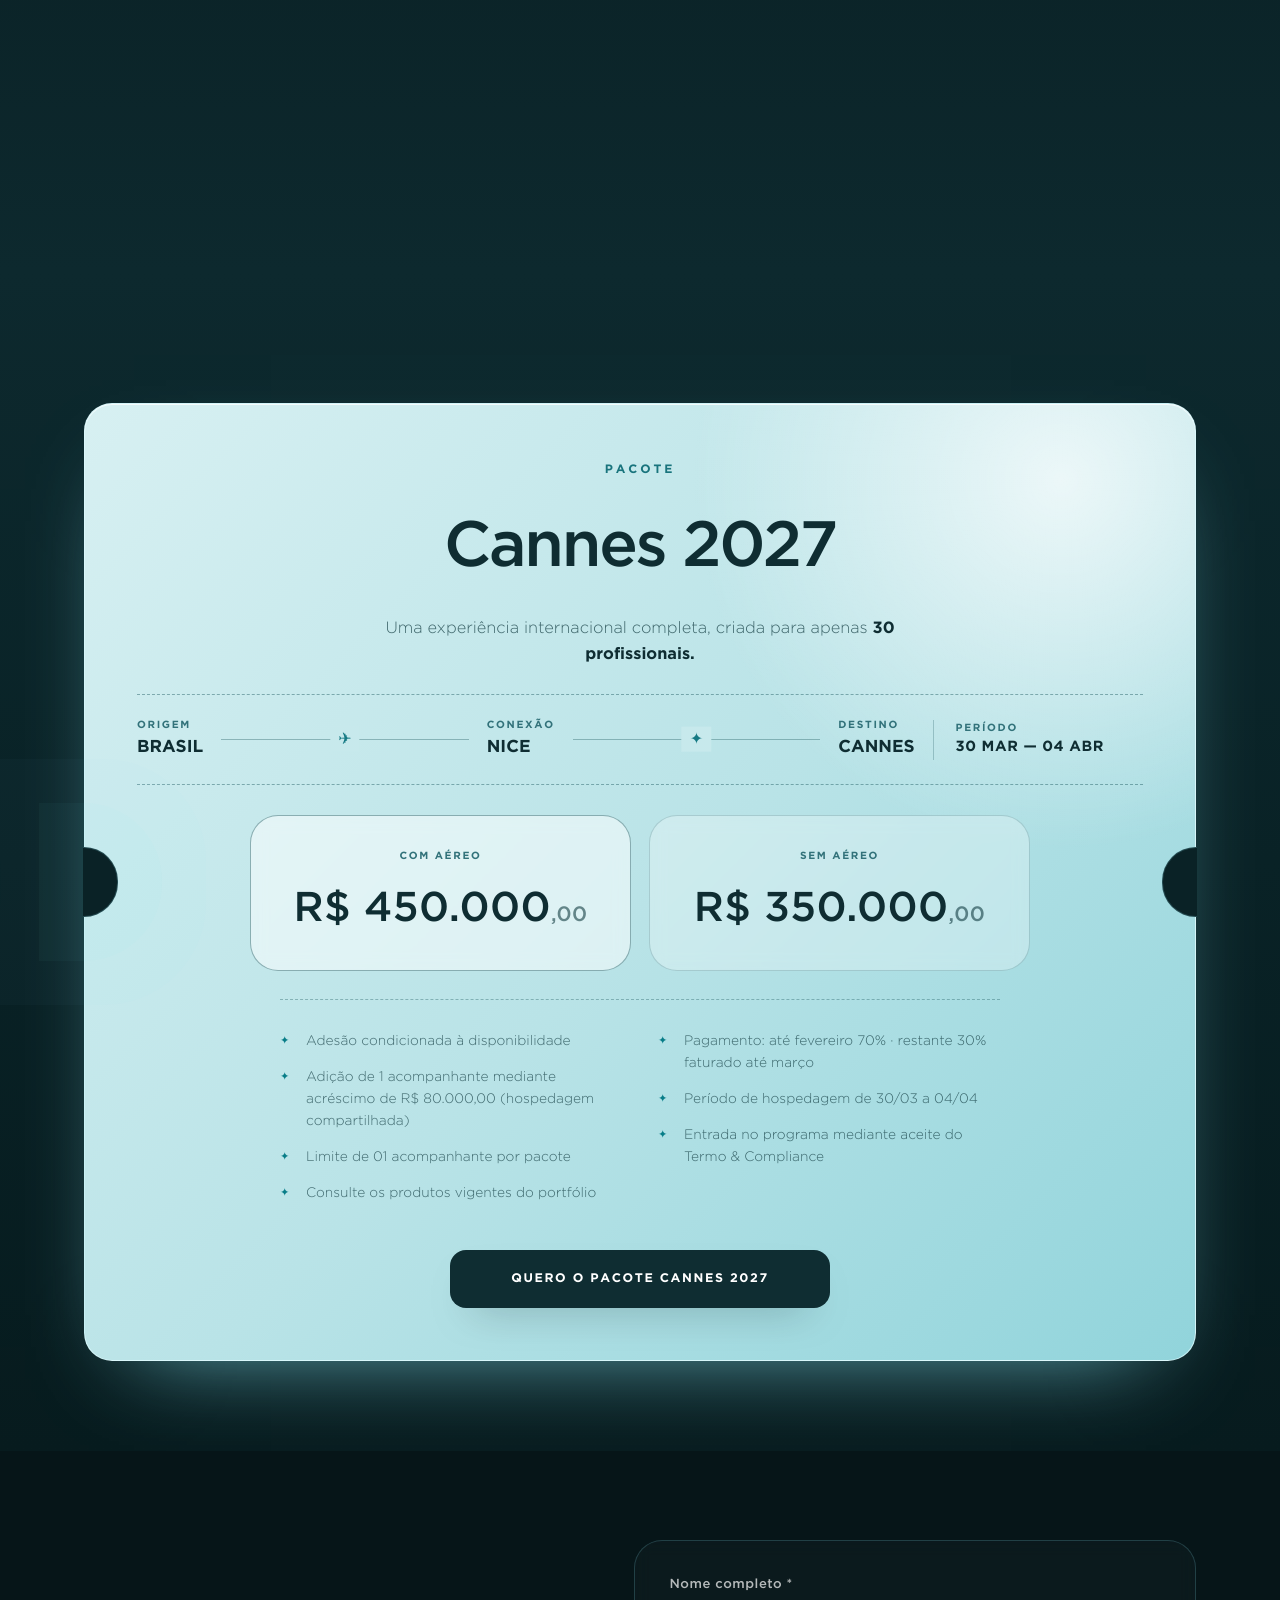
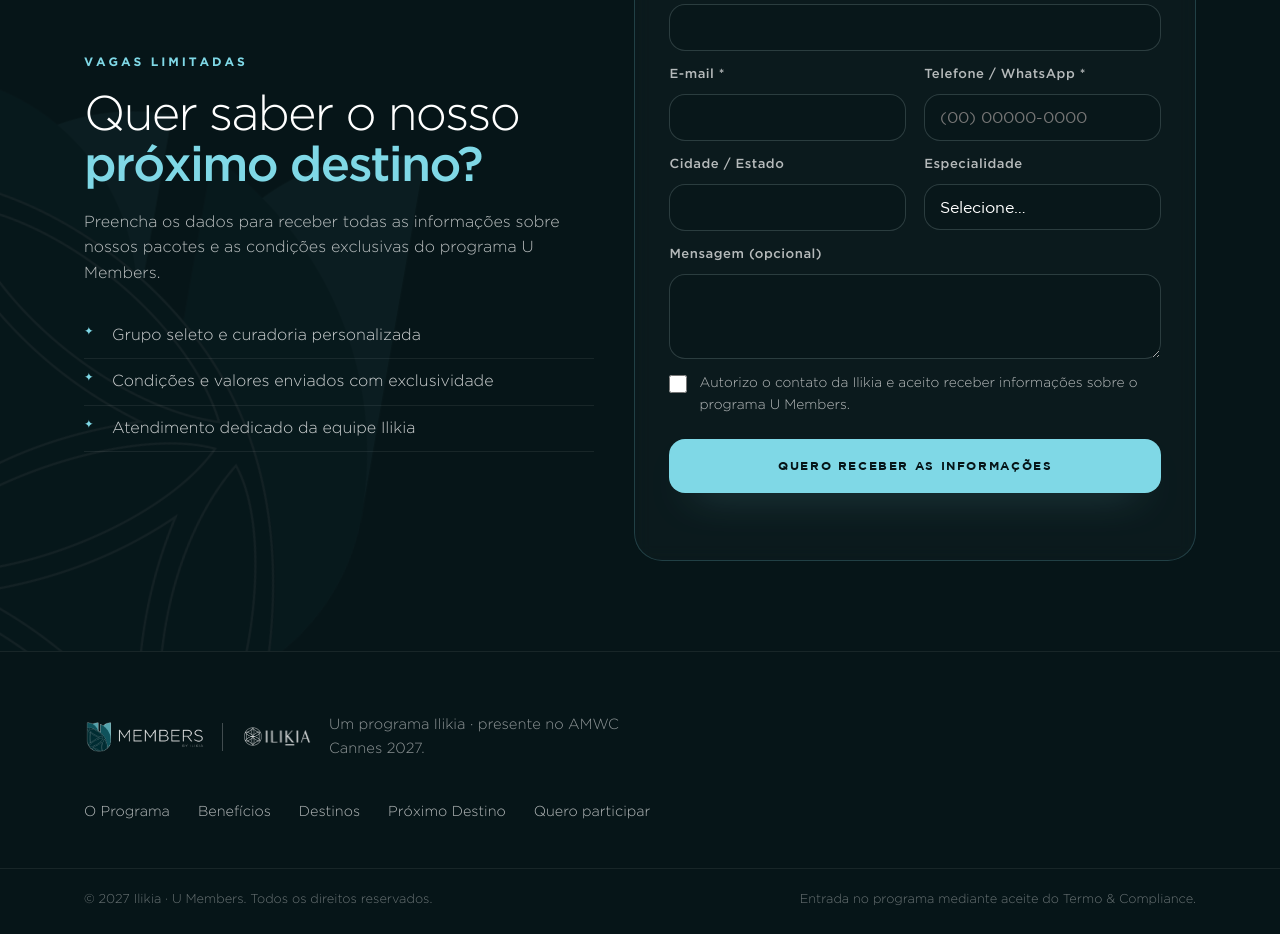
==== commit 5f43a86b: "Refina experiência visual da landing U Members" ====
--- a/index.html
+++ b/index.html
@@ -13,7 +13,7 @@
   <link rel="preconnect" href="https://fonts.googleapis.com" />
   <link rel="preconnect" href="https://fonts.gstatic.com" crossorigin />
   <link href="https://fonts.googleapis.com/css2?family=Cormorant:ital,wght@1,400;1,500&family=Great+Vibes&display=swap" rel="stylesheet" />
-  <link rel="stylesheet" href="styles.css" />
+  <link rel="stylesheet" href="styles.css?v=20260710-34" />
 </head>
 <body>
 
@@ -21,7 +21,9 @@
   <header class="site-header" id="header">
     <div class="container header-inner">
       <a href="#hero" class="brand" aria-label="U Members by Ilikia">
-        <img src="assets/brand/members-logo.png" alt="U Members by Ilikia" class="brand-logo" />
+        <img src="assets/brand/members-logo-white.png" alt="U Members by Ilikia" class="brand-logo" />
+        <span class="brand-divider" aria-hidden="true"></span>
+        <img src="assets/brand/ilikia-logo.png" alt="Ilikia" class="ilikia-logo" />
       </a>
       <nav class="nav" aria-label="Navegação principal">
         <a href="#programa">O Programa</a>
@@ -67,7 +69,7 @@
         </div>
       </div>
       <figure class="hero-trophy reveal" aria-hidden="true">
-        <img src="assets/brand/trophy-hero.png" alt="" />
+        <img src="materiais/BRANDING 2026 (1).png" alt="" />
       </figure>
     </div>
     <a href="#programa" class="scroll-cue" aria-label="Rolar para baixo"><span></span></a>
@@ -76,14 +78,20 @@
   <!-- ===================== MARQUEE ===================== -->
   <div class="marquee" aria-hidden="true">
     <div class="marquee-track">
-      <span>U&nbsp;Members</span><span class="dot">✦</span>
-      <span>U&nbsp;Members</span><span class="dot">✦</span>
-      <span>U&nbsp;Members</span><span class="dot">✦</span>
-      <span>U&nbsp;Members</span><span class="dot">✦</span>
-      <span>U&nbsp;Members</span><span class="dot">✦</span>
-      <span>U&nbsp;Members</span><span class="dot">✦</span>
-      <span>U&nbsp;Members</span><span class="dot">✦</span>
-      <span>U&nbsp;Members</span><span class="dot">✦</span>
+      <div class="marquee-group">
+        <span>U&nbsp;Members</span><span class="dot">✦</span>
+        <span>U&nbsp;Members</span><span class="dot">✦</span>
+        <span>U&nbsp;Members</span><span class="dot">✦</span>
+        <span>U&nbsp;Members</span><span class="dot">✦</span>
+        <span>U&nbsp;Members</span><span class="dot">✦</span>
+      </div>
+      <div class="marquee-group">
+        <span>U&nbsp;Members</span><span class="dot">✦</span>
+        <span>U&nbsp;Members</span><span class="dot">✦</span>
+        <span>U&nbsp;Members</span><span class="dot">✦</span>
+        <span>U&nbsp;Members</span><span class="dot">✦</span>
+        <span>U&nbsp;Members</span><span class="dot">✦</span>
+      </div>
     </div>
   </div>
 
@@ -185,6 +193,22 @@
     </div>
   </section>
 
+  <!-- ===================== COMUNIDADE U MEMBERS ===================== -->
+  <section class="community" aria-label="Comunidade U Members">
+    <div class="container">
+      <div class="community-panel reveal">
+        <div class="community-copy">
+          <span class="kicker light">Experiências compartilhadas</span>
+          <h2>Uma comunidade que <span class="accent">vive junto.</span></h2>
+          <p>Conexões, encontros e experiências internacionais ao lado de profissionais que compartilham o mesmo padrão de excelência.</p>
+        </div>
+        <div class="community-images" aria-hidden="true">
+          <img src="imagens/generated/cannes-members-arrival-v1.png" alt="" />
+        </div>
+      </div>
+    </div>
+  </section>
+
   <!-- ===================== DESTINOS JÁ VISITADOS (SEÇÃO 04) ===================== -->
   <section class="section destinos" id="destinos">
     <div class="container">
@@ -214,19 +238,23 @@
   <!-- ===================== PRÓXIMO DESTINO: CANNES 2027 ===================== -->
   <section class="section cannes" id="cannes">
     <div class="container">
-      <div class="cannes-head reveal">
-        <span class="kicker light">Qual o nosso próximo destino?</span>
-        <p class="cannes-switch"><span class="script">Cannes</span></p>
-        <div class="cannes-meta">
-          <span class="vagas">Somente 30 vagas</span>
-          <span class="dates">30/03 à 04/04 · 2027</span>
-        </div>
-      </div>
-
-      <figure class="cannes-photo reveal">
-        <img src="imagens/generated/cannes-hero-v2.png" alt="La Croisette e a orla de Cannes, França" />
-        <figcaption><span class="script">Cannes</span></figcaption>
-      </figure>
+      <div class="cannes-reference-card reveal">
+        <figure class="cannes-photo">
+          <img src="imagens/generated/cannes-hero-v2.png" alt="La Croisette e a orla de Cannes, França" />
+        </figure>
+        <div class="cannes-head">
+          <span class="next-destination">Próximo destino:</span>
+          <p class="cannes-switch">
+            <span class="previous-destination">Mônaco</span>
+            <span class="script">Cannes</span>
+          </p>
+          <div class="cannes-meta">
+            <span class="vagas">Somente <strong>30 vagas</strong></span>
+            <span class="dates">30/03 à 04/04 · 2027</span>
+          </div>
+        </div>
+        <span class="cannes-watermark script" aria-hidden="true">Cannes</span>
+      </div>
 
       <div class="cannes-body">
         <div class="cannes-text reveal">
@@ -263,7 +291,19 @@
       </div>
 
       <div class="package reveal">
-        <div class="package-head"><span class="kicker light">Pacote</span><h3>Cannes 2027</h3></div>
+        <div class="package-head">
+          <span class="kicker light">Pacote</span>
+          <h3>Cannes 2027</h3>
+          <p class="package-callout">Uma experiência internacional completa, criada para apenas <strong>30 profissionais.</strong></p>
+        </div>
+        <div class="package-route" aria-label="Rota e período da experiência">
+          <div class="route-stop"><span>Origem</span><strong>Brasil</strong></div>
+          <div class="route-flight" aria-hidden="true"><span>✈</span></div>
+          <div class="route-stop"><span>Conexão</span><strong>Nice</strong></div>
+          <div class="route-flight" aria-hidden="true"><span>✦</span></div>
+          <div class="route-stop"><span>Destino</span><strong>Cannes</strong></div>
+          <div class="route-date"><span>Período</span><strong>30 MAR — 04 ABR</strong></div>
+        </div>
         <div class="package-prices">
           <div class="price-card">
             <span class="price-label">Com aéreo</span>
@@ -356,7 +396,9 @@
   <footer class="site-footer">
     <div class="container footer-inner">
       <div class="footer-brand">
-        <img src="assets/brand/members-logo.png" alt="U Members by Ilikia" class="footer-logo" />
+        <img src="assets/brand/members-logo-white.png" alt="U Members by Ilikia" class="footer-logo" />
+        <span class="footer-brand-divider" aria-hidden="true"></span>
+        <img src="assets/brand/ilikia-logo.png" alt="Ilikia" class="footer-ilikia-logo" />
         <p>Um programa Ilikia · presente no AMWC Cannes 2027.</p>
       </div>
       <div class="footer-links">
--- a/styles.css
+++ b/styles.css
@@ -377,3 +377,1830 @@
   .reveal { opacity:1 !important; transform:none !important; }
   .hero-trophy { animation:none; }
 }
+
+/* =========================================================
+   REFINO EDITORIAL — clube privado / viagem de luxo
+   ========================================================= */
+:root {
+  --champagne:#33D6E0;
+  --champagne-soft:#A9F4F7;
+  --hairline:rgba(127,216,230,.2);
+}
+
+body::before {
+  content:''; position:fixed; inset:0; z-index:999; pointer-events:none; opacity:.025;
+  background-image:url("data:image/svg+xml,%3Csvg viewBox='0 0 180 180' xmlns='http://www.w3.org/2000/svg'%3E%3Cfilter id='n'%3E%3CfeTurbulence type='fractalNoise' baseFrequency='.9' numOctaves='3' stitchTiles='stitch'/%3E%3C/filter%3E%3Crect width='100%25' height='100%25' filter='url(%23n)' opacity='.9'/%3E%3C/svg%3E");
+}
+
+.section { padding:clamp(92px,12vw,164px) 0; }
+.section-head { max-width:880px; margin-bottom:clamp(58px,8vw,92px); }
+.section-head.center { text-align:left; margin-left:0; }
+.section-head .kicker { padding-left:42px; position:relative; }
+.section-head .kicker::before { content:''; position:absolute; left:0; top:50%; width:28px; height:1px; background:var(--champagne); }
+.display, .display-sub { letter-spacing:-.035em; }
+.display-sub { font-size:clamp(2.3rem,5vw,4.4rem); line-height:1.02; max-width:820px; }
+.section-intro { max-width:670px; font-size:1rem; line-height:1.85; }
+.accent, .accent-line { color:var(--cyan); }
+
+.btn { border-radius:2px; padding-inline:34px; font-size:.78rem; letter-spacing:.13em; }
+.btn-cyan { background:linear-gradient(135deg,var(--crystal),var(--cyan) 58%,#2CBEC9); color:var(--deep-3); box-shadow:0 18px 42px -24px rgba(127,216,230,.9); }
+.btn-cyan:hover { background:linear-gradient(135deg,#fff,var(--cyan-soft) 58%,#50CCD6); box-shadow:0 24px 48px -24px rgba(127,216,230,.9); }
+.btn-ghost { background:transparent; border-color:rgba(238,229,212,.35); }
+.btn-ghost:hover { border-color:var(--champagne); color:var(--champagne-soft); }
+
+.hero {
+  min-height:100svh; padding:142px 0 92px;
+  background:radial-gradient(54% 70% at 79% 28%,rgba(221,251,255,.3),transparent 48%),radial-gradient(50% 65% at 76% 38%,rgba(33,204,216,.26),transparent 62%),linear-gradient(118deg,#06282d 0%,#0d4b52 52%,#061a1d 100%);
+}
+.hero::before { background:linear-gradient(90deg,rgba(5,18,21,.72) 0%,rgba(5,18,21,.12) 58%,rgba(5,18,21,.3)),linear-gradient(180deg,transparent 62%,#061518); }
+.hero-rays { opacity:.35; }
+.hero-inner { grid-template-columns:minmax(0,1.08fr) minmax(290px,.72fr); gap:clamp(42px,7vw,110px); }
+.hero-copy { max-width:760px; }
+.hero-title { font-size:clamp(3.4rem,7.3vw,6.8rem); font-weight:300; line-height:.88; letter-spacing:-.045em; text-transform:none; }
+.hero-title .accent { display:inline-block; margin-top:.12em; font-family:var(--font-body); font-size:1em; font-weight:700; font-style:normal; color:var(--cyan); text-transform:none; }
+.hero-lead { max-width:540px; margin-top:34px; padding-left:24px; border-left:1px solid var(--champagne); font-size:1rem; line-height:1.85; color:rgba(255,255,255,.68); }
+.hero-lead em { color:var(--cyan-soft); }
+.hero-actions { margin-top:36px; }
+.hero-notes { max-width:600px; margin-top:44px; border-color:var(--hairline); }
+.hero-notes span { color:rgba(255,255,255,.6); border-color:var(--hairline); font-size:.68rem; }
+.hero-notes span:first-child { color:var(--champagne-soft); }
+.hero-trophy { width:min(500px,36vw); filter:drop-shadow(0 45px 90px rgba(0,0,0,.65)) drop-shadow(0 0 28px rgba(127,216,230,.18)); animation-duration:9s; }
+.hero-word { bottom:5vh; opacity:.42; font-family:var(--font-body); font-style:normal; letter-spacing:.12em; }
+.scroll-cue { border:0; border-radius:0; height:52px; width:1px; background:rgba(238,229,212,.35); }
+.scroll-cue span { left:0; width:1px; height:14px; background:var(--champagne-soft); }
+
+.marquee { padding:11px 0; background:linear-gradient(90deg,#1CB6C2,var(--cyan),#26C7D1); border:0; }
+.marquee-track { animation-duration:38s; }
+.marquee-track span { font-size:.68rem; font-weight:500; color:var(--deep-3); letter-spacing:.34em; }
+
+.programa { background:linear-gradient(180deg,#061518 0%,#0d292e 100%); }
+.pillars { gap:0; border-top:1px solid var(--hairline); border-bottom:1px solid var(--hairline); }
+.pillar { min-height:330px; padding:48px 36px; border:0; border-right:1px solid var(--hairline); border-radius:0; background:transparent; }
+.pillar:last-child { border-right:0; }
+.pillar::before { width:1px; height:0; background:var(--champagne); transition:height .5s var(--ease); }
+.pillar:hover { transform:none; background:rgba(238,229,212,.035); border-color:var(--hairline); }
+.pillar:hover::before { height:100%; }
+.pillar-num { font-family:var(--font-body); font-style:normal; font-size:3.1rem; font-weight:300; color:var(--cyan); opacity:.72; }
+.pillar h3 { margin-top:42px; font-size:1.18rem; letter-spacing:.02em; }
+.pillar p { font-size:.9rem; line-height:1.8; }
+
+.beneficios { background:#0d292e; }
+.benefit-grid { grid-template-columns:repeat(2,1fr); gap:0 64px; border-top:1px solid var(--hairline); }
+.benefit-card { min-height:190px; padding:38px 0; border:0; border-bottom:1px solid var(--hairline); border-radius:0; background:transparent; display:grid; grid-template-columns:58px 1fr; column-gap:24px; align-content:center; }
+.benefit-card:hover { transform:none; background:transparent; border-color:var(--champagne); }
+.benefit-ico { grid-row:1/3; width:52px; height:52px; margin:0; border:0; border-radius:50%; background:transparent; }
+.benefit-ico svg { stroke:var(--champagne); }
+.benefit-card h3 { font-size:1.08rem; align-self:end; }
+.benefit-card p { font-size:.9rem; line-height:1.7; }
+
+.destinos { background:#081d20; overflow:hidden; }
+.destino-grid { gap:28px; align-items:start; }
+.destino-card { overflow:visible; border:0; border-radius:0; background:transparent; }
+.destino-card:nth-child(2) { margin-top:72px; }
+.destino-card:hover { transform:translateY(-8px); box-shadow:none; border-color:transparent; }
+.destino-photo { aspect-ratio:3/4; }
+.destino-photo::after { background:linear-gradient(180deg,transparent 50%,rgba(6,21,24,.7)); }
+.destino-badge { margin:0; top:18px; right:18px; border:0; border-radius:0; background:transparent; font-family:var(--font-serif); font-style:italic; font-size:1.4rem; color:var(--champagne-soft); }
+.destino-info { padding:22px 0 0; border-top:1px solid var(--hairline); margin-top:12px; }
+.destino-info h3 { font-family:var(--font-body); font-style:normal; font-size:1.65rem; font-weight:500; }
+.destino-info span { color:var(--champagne); font-size:.68rem; }
+
+.cannes { padding-top:clamp(110px,14vw,190px); background:linear-gradient(180deg,#061518,#0d292e 48%,#071b1e); }
+.cannes-head { margin-bottom:62px; }
+.cannes-switch { font-size:clamp(2.8rem,8vw,6.6rem); letter-spacing:-.04em; }
+.cannes-switch .script { color:var(--cyan); }
+.cannes-meta .vagas { border-radius:0; border-color:var(--champagne); color:var(--champagne-soft); }
+.cannes-meta .dates { color:rgba(255,255,255,.7); }
+.cannes-photo { margin-inline:calc((100vw - min(100vw, var(--maxw))) / -2); border:0; border-radius:0; }
+.cannes-photo img { height:clamp(440px,64vw,760px); }
+.cannes-photo figcaption { color:var(--champagne-soft); }
+.cannes-body { grid-template-columns:1.15fr .85fr; gap:clamp(48px,8vw,100px); }
+.amwc-box { border-color:var(--champagne); }
+.amwc-box span, .cannes-benefits h4, .cb-list li::before { color:var(--champagne); }
+.cannes-text h3 { font-family:var(--font-body); font-style:normal; font-weight:300; font-size:clamp(2rem,3.6vw,3.25rem); }
+.cannes-benefits { padding:8px 0; border:0; border-top:1px solid var(--hairline); border-radius:0; background:transparent; }
+.cb-list li { padding-block:14px; }
+.package { border-radius:0; border-color:var(--hairline); background:transparent; box-shadow:none; }
+.price-card { border:0; border-radius:0; border-top:1px solid var(--champagne); border-bottom:1px solid var(--hairline); background:transparent; }
+.price-label, .package-notes li::before { color:var(--champagne); }
+
+.formulario { background:#061518; }
+.lead-form { border-radius:0; border-color:var(--hairline); background:rgba(255,255,255,.025); box-shadow:none; }
+.field input, .field select, .field textarea { border-radius:0; background:transparent; border-width:0 0 1px; padding-inline:0; }
+.field input:focus, .field select:focus, .field textarea:focus { box-shadow:none; border-color:var(--champagne); }
+
+@media (max-width:960px) {
+  .section-head.center { margin-inline:auto; text-align:center; }
+  .section-head .kicker { padding-left:0; }
+  .section-head .kicker::before { display:none; }
+  .hero-title { font-size:clamp(3.2rem,10vw,5.2rem); }
+  .benefit-grid { grid-template-columns:1fr 1fr; gap:0 30px; }
+  .cannes-photo { margin-inline:-24px; }
+}
+@media (max-width:600px) {
+  .section { padding:82px 0; }
+  .display-sub { font-size:2.35rem; }
+  .hero { padding-top:120px; }
+  .hero-title { font-size:3.2rem; }
+  .hero-lead { padding-left:0; border-left:0; }
+  .hero-trophy { width:min(280px,68vw); }
+  .pillars { border-bottom:0; }
+  .pillar { min-height:auto; padding:36px 8px; border-right:0; border-bottom:1px solid var(--hairline); }
+  .pillar h3 { margin-top:22px; }
+  .benefit-grid { grid-template-columns:1fr; }
+  .benefit-card { min-height:160px; }
+  .destino-card:nth-child(2) { margin-top:0; }
+  .destino-grid { gap:50px; }
+  .cannes-photo img { height:70vh; min-height:420px; }
+  .cannes-photo figcaption { bottom:4%; }
+}
+
+/* =========================================================
+   AJUSTES DE CONVERSÃO E FIDELIDADE — rodada 04
+   ========================================================= */
+:root {
+  --radius:28px;
+  --radius-control:16px;
+}
+
+.btn { border-radius:var(--radius-control); }
+
+.brand-logo, .footer-logo {
+  filter:none;
+  opacity:.96;
+}
+.brand-logo { height:38px; }
+
+.hero-trophy {
+  width:min(560px,42vw);
+  margin-right:-7vw;
+  filter:drop-shadow(0 38px 70px rgba(0,0,0,.46)) drop-shadow(0 0 34px rgba(127,216,230,.28));
+}
+.hero-trophy::before {
+  inset:14% 8% 10%;
+  background:radial-gradient(circle,rgba(127,216,230,.28),rgba(35,190,202,.1) 45%,transparent 70%);
+  filter:blur(18px);
+}
+.hero-trophy img { width:100%; transform:scale(1.65); }
+
+.benefit-grid {
+  grid-template-columns:repeat(3,1fr);
+  gap:22px;
+  border-top:0;
+}
+.benefit-card {
+  min-height:260px;
+  padding:34px 28px;
+  border:1px solid rgba(127,216,230,.16);
+  border-radius:var(--radius);
+  background:linear-gradient(155deg,rgba(127,216,230,.1),rgba(255,255,255,.025));
+  display:block;
+  box-shadow:inset 0 1px 0 rgba(255,255,255,.06);
+}
+.benefit-card:hover {
+  transform:translateY(-6px);
+  border-color:rgba(127,216,230,.45);
+  background:linear-gradient(155deg,rgba(127,216,230,.16),rgba(255,255,255,.04));
+}
+.benefit-ico {
+  display:inline-flex;
+  width:56px; height:56px;
+  margin-bottom:24px;
+  border:1px solid rgba(127,216,230,.22);
+  border-radius:var(--radius-control);
+  background:rgba(127,216,230,.07);
+}
+.benefit-card h3 { margin-bottom:10px; font-size:1.15rem; }
+
+.destino-grid { gap:22px; align-items:stretch; }
+.destino-card,
+.destino-card:nth-child(2) {
+  margin-top:0;
+  overflow:hidden;
+  border:1px solid rgba(127,216,230,.15);
+  border-radius:var(--radius);
+  background:linear-gradient(180deg,rgba(255,255,255,.045),rgba(255,255,255,.018));
+}
+.destino-card:hover {
+  transform:translateY(-6px);
+  border-color:rgba(127,216,230,.42);
+  box-shadow:0 30px 60px -36px rgba(0,0,0,.8);
+}
+.destino-photo { aspect-ratio:4/5; }
+.destino-badge {
+  top:18px; right:auto; left:18px;
+  padding:7px 12px;
+  border:1px solid rgba(221,251,255,.35);
+  border-radius:100px;
+  background:rgba(6,21,24,.38);
+  font-family:var(--font-body);
+  font-size:.7rem;
+  font-style:normal;
+}
+.destino-info {
+  margin:0;
+  padding:22px 24px 24px;
+  border-top:0;
+}
+
+.cannes { padding-top:clamp(82px,9vw,120px); }
+.cannes-head { margin-bottom:30px; }
+.cannes-switch { font-size:clamp(2.25rem,5.4vw,4.4rem); }
+.cannes-switch .script { font-size:1.55em; }
+.cannes-meta { margin-top:16px; }
+.cannes-meta .dates { font-size:1.1rem; }
+.cannes-photo {
+  margin:0 0 42px;
+  border:1px solid rgba(127,216,230,.18);
+  border-radius:var(--radius);
+}
+.cannes-photo img { height:clamp(280px,34vw,400px); }
+.cannes-photo figcaption { font-size:clamp(3rem,8vw,6rem); }
+
+.package {
+  position:relative;
+  overflow:hidden;
+  margin-top:72px;
+  padding:clamp(38px,6vw,68px);
+  border:1px solid rgba(127,216,230,.5);
+  border-radius:var(--radius);
+  background:
+    radial-gradient(70% 120% at 100% 0%,rgba(221,251,255,.22),transparent 55%),
+    radial-gradient(60% 90% at 0% 100%,rgba(25,188,201,.2),transparent 60%),
+    linear-gradient(145deg,#0d4750,#082b31 65%,#061c20);
+  box-shadow:0 42px 90px -48px rgba(16,196,210,.65),inset 0 1px 0 rgba(255,255,255,.12);
+}
+.package::before {
+  content:'';
+  position:absolute; width:420px; height:420px; right:-170px; top:-210px;
+  border:1px solid rgba(221,251,255,.16); border-radius:50%;
+  box-shadow:0 0 0 44px rgba(127,216,230,.035),0 0 0 88px rgba(127,216,230,.025);
+}
+.package-head { position:relative; z-index:1; margin-bottom:42px; }
+.package-head h3 { font-size:clamp(2.8rem,6vw,5rem); font-weight:500; letter-spacing:-.035em; text-transform:none; }
+.package-head .kicker { color:var(--cyan-soft); }
+.package-callout {
+  max-width:600px; margin:16px auto 0;
+  color:rgba(255,255,255,.76); font-size:1.02rem; font-weight:300;
+}
+.package-callout strong { color:#fff; font-weight:600; }
+.package-prices { position:relative; z-index:1; max-width:780px; gap:18px; }
+.price-card {
+  padding:34px 22px;
+  border:1px solid rgba(221,251,255,.18);
+  border-radius:var(--radius);
+  background:linear-gradient(155deg,rgba(221,251,255,.13),rgba(255,255,255,.035));
+  backdrop-filter:blur(8px);
+}
+.price-card:first-child {
+  border-color:rgba(127,216,230,.5);
+  background:linear-gradient(155deg,rgba(127,216,230,.24),rgba(255,255,255,.05));
+  box-shadow:0 20px 50px -36px rgba(127,216,230,.9);
+}
+.price { font-weight:500; }
+.package-notes { columns:2; column-gap:36px; }
+.package-notes li { break-inside:avoid; }
+.package .btn-cyan { min-width:min(100%,380px); }
+
+.lead-form { border-radius:var(--radius); }
+.field input, .field select, .field textarea { border-radius:var(--radius-control); border-width:1px; padding-inline:15px; background:rgba(6,21,24,.4); }
+
+@media (max-width:960px) {
+  .hero-trophy { width:min(390px,70vw); margin:0 auto -24px; }
+  .hero-trophy img { transform:scale(1.5); }
+  .benefit-grid { grid-template-columns:repeat(2,1fr); }
+  .cannes-photo { margin-inline:0; }
+}
+@media (max-width:600px) {
+  .brand-logo { height:32px; }
+  .benefit-grid { grid-template-columns:1fr; }
+  .benefit-card { min-height:auto; }
+  .destino-grid { gap:28px; }
+  .cannes-photo img { min-height:0; height:280px; }
+  .package { border-radius:var(--radius); padding:34px 22px; }
+  .package-head h3 { font-size:2.7rem; }
+  .package-prices { grid-template-columns:1fr; }
+  .package-notes { columns:1; }
+}
+
+/* =========================================================
+   RITMO COMPACTO — rodada 05
+   ========================================================= */
+.section { padding:clamp(68px,7vw,96px) 0; }
+.section-head { margin-bottom:clamp(38px,5vw,56px); }
+.section-head .kicker, .eyebrow { margin-bottom:12px; }
+.display { font-size:clamp(2.1rem,4.7vw,3.7rem); }
+.display-sub { font-size:clamp(2rem,3.8vw,3.25rem); line-height:1.06; }
+.section-intro { margin-top:16px; max-width:640px; font-size:.96rem; line-height:1.7; }
+
+.hero { min-height:auto; padding:116px 0 64px; }
+.hero-inner { gap:clamp(28px,5vw,70px); }
+.hero-title { font-size:clamp(3.1rem,6vw,5.4rem); line-height:.92; }
+.hero-lead { margin-top:24px; line-height:1.7; }
+.hero-actions { margin-top:28px; }
+.hero-notes { margin-top:30px; }
+.hero-trophy { width:min(500px,38vw); }
+.scroll-cue { display:none; }
+
+.pillars { min-height:0; }
+.pillar { min-height:250px; padding:34px 30px; }
+.pillar-num { font-size:2.45rem; }
+.pillar h3 { margin-top:24px; }
+
+.benefit-card { min-height:220px; padding:28px 26px; }
+.benefit-ico { margin-bottom:18px; }
+.beneficios .cta-row { margin-top:38px; }
+
+.destino-photo { aspect-ratio:4/4.6; }
+.destino-info { padding:18px 22px 20px; }
+
+.cannes { padding-top:72px; }
+.cannes-head { margin-bottom:24px; }
+.cannes-photo { margin-bottom:34px; }
+.cannes-photo img { height:clamp(240px,29vw,340px); }
+.cannes-body { gap:clamp(32px,5vw,62px); }
+.cannes-text h3 { font-size:clamp(1.75rem,2.8vw,2.5rem); margin-bottom:16px; }
+.cannes-text p { font-size:.94rem; line-height:1.68; margin-bottom:12px; }
+.cb-list li { padding-top:11px; padding-bottom:11px; font-size:.9rem; }
+.package { margin-top:52px; padding:clamp(32px,4.5vw,52px); }
+.package-head { margin-bottom:30px; }
+.package-head h3 { font-size:clamp(2.6rem,5vw,4.2rem); }
+.package-prices { margin-bottom:28px; }
+.price-card { padding:26px 20px; }
+.package-notes li { padding-top:7px; padding-bottom:7px; font-size:.86rem; }
+.package .cta-row { margin-top:38px; }
+
+.form-wrap { gap:40px; }
+.lead-form { padding:clamp(26px,3vw,34px); }
+.field { margin-bottom:14px; }
+
+@media (max-width:960px) {
+  .hero { padding-top:105px; }
+  .hero-trophy { width:min(340px,62vw); }
+}
+@media (max-width:600px) {
+  :root { --radius:22px; --radius-control:14px; }
+  .section { padding:58px 0; }
+  .display, .display-sub { font-size:2rem; }
+  .hero { padding:104px 0 54px; }
+  .hero-title { font-size:2.75rem; }
+  .hero-trophy { width:min(290px,72vw); }
+  .pillar { min-height:0; padding:30px 8px; }
+  .benefit-card { min-height:0; padding:26px 22px; }
+  .cannes { padding-top:58px; }
+  .cannes-photo img { height:240px; }
+  .package { margin-top:42px; }
+}
+
+/* =========================================================
+   PRESENÇA HUMANA + CHANCELA ILIKIA — rodada 06
+   ========================================================= */
+.brand { display:flex; align-items:center; gap:14px; }
+.brand-divider { width:1px; height:28px; background:rgba(255,255,255,.24); }
+.ilikia-logo {
+  width:76px; height:auto;
+  filter:brightness(0) invert(1);
+  opacity:.82;
+}
+.footer-brand { display:grid; grid-template-columns:auto auto; align-items:center; justify-content:start; gap:18px; }
+.footer-ilikia-logo {
+  width:78px; height:auto;
+  filter:brightness(0) invert(1);
+  opacity:.72;
+  padding-left:18px;
+  border-left:1px solid rgba(255,255,255,.18);
+}
+.footer-brand p { grid-column:1/-1; margin-top:0; }
+
+.hero {
+  min-height:86svh;
+  padding:128px 0 76px;
+  background:
+    linear-gradient(90deg,rgba(4,24,28,.96) 0%,rgba(4,28,32,.86) 34%,rgba(4,28,32,.28) 64%,rgba(4,22,25,.16) 100%),
+    linear-gradient(180deg,transparent 58%,rgba(4,20,23,.88) 100%),
+    url('imagens/generated/hero-members-cannes-v1.png') center/cover no-repeat;
+}
+.hero::before {
+  background:radial-gradient(60% 75% at 74% 28%,rgba(127,216,230,.12),transparent 62%);
+}
+.hero::after { height:28%; }
+.hero-copy { text-shadow:0 2px 24px rgba(0,0,0,.36); }
+.hero-trophy {
+  width:min(410px,31vw);
+  margin-right:-2vw;
+  opacity:.92;
+  filter:drop-shadow(0 28px 60px rgba(0,0,0,.42)) drop-shadow(0 0 32px rgba(127,216,230,.34));
+}
+.hero-trophy img {
+  width:100%;
+  transform:none;
+  mix-blend-mode:screen;
+  -webkit-mask-image:radial-gradient(ellipse 78% 90% at 50% 48%,#000 58%,rgba(0,0,0,.94) 72%,transparent 100%);
+  mask-image:radial-gradient(ellipse 78% 90% at 50% 48%,#000 58%,rgba(0,0,0,.94) 72%,transparent 100%);
+}
+.hero-trophy::after {
+  content:''; position:absolute; inset:2% 0; pointer-events:none;
+  background:radial-gradient(circle at 72% 22%,rgba(255,255,255,.7),rgba(127,216,230,.18) 9%,transparent 22%);
+  mix-blend-mode:screen;
+}
+.hero-word { opacity:.2; }
+
+@media (max-width:960px) {
+  .brand { gap:10px; }
+  .brand-divider { height:24px; }
+  .ilikia-logo { width:62px; }
+  .hero {
+    min-height:82svh;
+    padding:112px 0 68px;
+    background:
+      linear-gradient(180deg,rgba(4,24,28,.42) 0%,rgba(4,24,28,.75) 45%,rgba(4,20,23,.98) 100%),
+      url('imagens/generated/hero-members-cannes-v1.png') 68% center/cover no-repeat;
+  }
+  .hero-trophy { display:none; }
+  .hero-inner { display:block; }
+}
+@media (max-width:600px) {
+  .brand-divider, .ilikia-logo { display:none; }
+  .hero { min-height:78svh; }
+  .footer-brand { grid-template-columns:1fr; }
+  .footer-ilikia-logo { width:72px; padding:0; border:0; }
+  .footer-brand p { grid-column:1; }
+}
+
+/* =========================================================
+   CANNES ETÉREA — rodada 07
+   ========================================================= */
+.cannes-showcase {
+  position:relative;
+  min-height:clamp(390px,45vw,520px);
+  margin-bottom:46px;
+  overflow:hidden;
+  border-radius:var(--radius);
+  background:#e8e3e2;
+  isolation:isolate;
+}
+.cannes-showcase::after {
+  content:''; position:absolute; inset:0; z-index:1; pointer-events:none;
+  background:linear-gradient(180deg,rgba(232,227,226,.8) 0%,rgba(232,227,226,.16) 52%,transparent 80%);
+}
+.cannes-showcase .cannes-head {
+  position:relative; z-index:3;
+  margin:0; padding:clamp(34px,5vw,58px) 28px 0;
+  color:var(--deep-3);
+}
+.cannes-showcase .kicker { color:var(--teal-2); }
+.cannes-showcase .cannes-switch { color:rgba(15,45,50,.42); }
+.cannes-showcase .cannes-switch .script { color:#18bfca; text-shadow:0 4px 22px rgba(24,191,202,.16); }
+.cannes-showcase .cannes-meta .vagas {
+  color:var(--deep); border-color:rgba(15,45,50,.42); background:rgba(255,255,255,.18);
+}
+.cannes-showcase .cannes-meta .dates { color:var(--deep); font-weight:400; }
+.cannes-showcase .cannes-photo {
+  position:absolute; inset:0; z-index:0;
+  margin:0; border:0; border-radius:0;
+}
+.cannes-showcase .cannes-photo img {
+  width:100%; height:100%; object-fit:cover; object-position:center bottom;
+  filter:saturate(.92) contrast(.96);
+}
+.cannes-showcase .cannes-photo::after {
+  background:linear-gradient(180deg,rgba(232,227,226,.52) 0%,transparent 60%);
+}
+
+@media (max-width:600px) {
+  .cannes-showcase { min-height:390px; margin-bottom:34px; }
+  .cannes-showcase .cannes-head { padding:30px 18px 0; }
+  .cannes-showcase .cannes-switch { font-size:2.4rem; }
+  .cannes-showcase .cannes-meta { gap:10px; }
+  .cannes-showcase .cannes-meta .dates { font-size:.92rem; }
+}
+
+/* =========================================================
+   HERO DE MARCA + COMUNIDADE — rodada 08
+   ========================================================= */
+.hero {
+  min-height:86svh;
+  padding:128px 0 76px;
+  background:
+    radial-gradient(65% 80% at 78% 30%,rgba(127,216,230,.24),transparent 58%),
+    radial-gradient(70% 90% at 18% 100%,rgba(40,85,93,.52),transparent 65%),
+    linear-gradient(135deg,#06191c 0%,#0d3a40 52%,#06181b 100%);
+}
+.hero::before {
+  background:linear-gradient(90deg,rgba(4,20,23,.62),transparent 54%),linear-gradient(180deg,transparent 60%,rgba(4,18,21,.68));
+}
+.hero-trophy {
+  display:block;
+  width:min(540px,42vw);
+  margin-right:-7vw;
+  opacity:1;
+  filter:drop-shadow(0 32px 70px rgba(0,0,0,.5)) drop-shadow(0 0 36px rgba(127,216,230,.3));
+}
+.hero-trophy img {
+  width:100%;
+  transform:scale(1.18);
+  mix-blend-mode:screen;
+  -webkit-mask-image:radial-gradient(ellipse 72% 82% at 51% 48%,#000 58%,rgba(0,0,0,.9) 74%,transparent 100%);
+  mask-image:radial-gradient(ellipse 72% 82% at 51% 48%,#000 58%,rgba(0,0,0,.9) 74%,transparent 100%);
+}
+.hero-trophy::after { display:none; }
+
+.community {
+  position:relative;
+  padding:34px 0 72px;
+  background:#0d292e;
+}
+.community-panel {
+  display:grid;
+  grid-template-columns:minmax(260px,.78fr) minmax(0,1.35fr);
+  min-height:330px;
+  overflow:hidden;
+  border:1px solid rgba(127,216,230,.18);
+  border-radius:var(--radius);
+  background:linear-gradient(135deg,rgba(127,216,230,.11),rgba(255,255,255,.025));
+}
+.community-copy {
+  display:flex; flex-direction:column; justify-content:center;
+  padding:clamp(30px,4vw,52px);
+}
+.community-copy h2 {
+  max-width:390px;
+  color:#fff;
+  font-size:clamp(1.8rem,3vw,2.65rem);
+  font-weight:300;
+  line-height:1.08;
+  letter-spacing:-.03em;
+}
+.community-copy p { margin-top:18px; max-width:410px; color:rgba(255,255,255,.66); font-size:.92rem; line-height:1.72; }
+.community-images { display:grid; grid-template-columns:1.18fr .82fr; gap:8px; padding:8px; }
+.community-images img {
+  width:100%; height:100%; min-height:314px;
+  object-fit:cover;
+  border-radius:calc(var(--radius) - 8px);
+  filter:saturate(.86) contrast(1.02);
+}
+.community-images img:first-child { object-position:68% center; }
+.community-images img:last-child { object-position:56% center; }
+
+@media (max-width:960px) {
+  .hero-trophy { display:block; width:min(400px,66vw); margin:0 auto -28px; }
+  .hero-inner { display:grid; }
+  .community-panel { grid-template-columns:1fr; }
+  .community-copy { text-align:center; align-items:center; padding-bottom:32px; }
+  .community-images { height:280px; }
+  .community-images img { min-height:0; }
+}
+@media (max-width:600px) {
+  .hero { min-height:auto; padding:108px 0 56px; }
+  .hero-trophy { width:min(330px,82vw); }
+  .community { padding:20px 0 58px; }
+  .community-panel { min-height:0; }
+  .community-images { grid-template-columns:1fr; height:240px; }
+  .community-images img:last-child { display:none; }
+}
+
+/* =========================================================
+   CANNES HORIZONTAL — rodada 09
+   ========================================================= */
+.cannes-showcase {
+  display:grid;
+  grid-template-columns:minmax(300px,.78fr) minmax(0,1.22fr);
+  min-height:330px;
+  margin-bottom:40px;
+  background:linear-gradient(135deg,#0d3b42,#08272c 72%);
+  box-shadow:0 28px 70px -48px rgba(0,0,0,.9);
+}
+.cannes-showcase::after { display:none; }
+.cannes-showcase .cannes-head {
+  display:flex;
+  flex-direction:column;
+  justify-content:center;
+  align-items:flex-start;
+  padding:38px 32px 38px 42px;
+  text-align:left;
+}
+.cannes-showcase .kicker { color:var(--cyan); }
+.cannes-showcase .cannes-switch {
+  color:rgba(255,255,255,.34);
+  font-size:clamp(2.25rem,4.4vw,3.8rem);
+}
+.cannes-showcase .cannes-switch .script { color:var(--cyan); }
+.cannes-showcase .cannes-meta { justify-content:flex-start; margin-top:14px; }
+.cannes-showcase .cannes-meta .vagas {
+  color:#fff;
+  border-color:rgba(127,216,230,.45);
+  background:rgba(127,216,230,.07);
+}
+.cannes-showcase .cannes-meta .dates { color:var(--cyan-soft); font-weight:300; }
+.cannes-showcase .cannes-photo {
+  position:relative;
+  inset:auto;
+  min-height:330px;
+  overflow:hidden;
+  border-radius:0 var(--radius) var(--radius) 0;
+}
+.cannes-showcase .cannes-photo img {
+  height:100%;
+  min-height:330px;
+  object-position:center;
+  filter:saturate(.9) contrast(1.02);
+}
+.cannes-showcase .cannes-photo::after {
+  background:linear-gradient(90deg,#0b3339 0%,rgba(11,51,57,.28) 18%,transparent 42%),linear-gradient(180deg,transparent 66%,rgba(6,21,24,.34));
+}
+
+@media (max-width:760px) {
+  .cannes-showcase { grid-template-columns:1fr; }
+  .cannes-showcase .cannes-head { align-items:center; padding:30px 22px; text-align:center; }
+  .cannes-showcase .cannes-meta { justify-content:center; }
+  .cannes-showcase .cannes-photo { min-height:230px; border-radius:0 0 var(--radius) var(--radius); }
+  .cannes-showcase .cannes-photo img { min-height:230px; height:230px; }
+  .cannes-showcase .cannes-photo::after { background:linear-gradient(180deg,#0b3339 0%,transparent 30%); }
+}
+
+/* =========================================================
+   CANNES — RESTAURAÇÃO DA COMPOSIÇÃO ORIGINAL
+   ========================================================= */
+.cannes { padding-top:clamp(92px,10vw,132px); }
+.cannes-head { text-align:center; margin-bottom:44px; }
+.cannes-switch {
+  font-size:clamp(2rem,6vw,3.6rem);
+  letter-spacing:.14em;
+}
+.cannes-switch .script { font-size:1.8em; }
+.cannes-meta { margin-top:26px; }
+.cannes-meta .dates { font-size:1.4rem; }
+.cannes-photo {
+  margin:0 0 54px;
+  border:1px solid rgba(221,251,255,.14);
+  border-radius:var(--radius);
+  box-shadow:0 40px 80px -40px rgba(0,0,0,.7);
+}
+.cannes-photo img { height:clamp(260px,42vw,460px); }
+.cannes-photo figcaption {
+  display:block;
+  right:5%; bottom:2%;
+  font-size:clamp(3rem,11vw,7rem);
+  color:rgba(255,255,255,.9);
+}
+.cannes-body { grid-template-columns:1.4fr 1fr; gap:44px; }
+
+@media (max-width:960px) {
+  .cannes-body { grid-template-columns:1fr; gap:32px; }
+}
+@media (max-width:600px) {
+  .cannes { padding-top:68px; }
+  .cannes-head { margin-bottom:30px; }
+  .cannes-switch { font-size:2.35rem; }
+  .cannes-photo { margin-bottom:38px; }
+  .cannes-photo img { height:300px; min-height:0; }
+}
+
+/* =========================================================
+   UNIDADE VISUAL — rodada 10
+   ========================================================= */
+.hero {
+  isolation:isolate;
+  background:linear-gradient(135deg,#06191c 0%,#0c3b41 54%,#06181b 100%);
+}
+.hero-rays {
+  inset:-24%;
+  opacity:.7;
+  mix-blend-mode:screen;
+  background:
+    radial-gradient(36% 44% at 68% 32%,rgba(150,239,248,.38),transparent 66%),
+    radial-gradient(30% 40% at 88% 66%,rgba(25,195,207,.34),transparent 70%),
+    radial-gradient(34% 38% at 46% 84%,rgba(79,151,162,.22),transparent 72%),
+    conic-gradient(from 205deg at 76% 22%,transparent 0deg,rgba(221,251,255,.18) 18deg,transparent 46deg);
+  -webkit-mask-image:radial-gradient(ellipse at center,#000 28%,transparent 74%);
+  mask-image:radial-gradient(ellipse at center,#000 28%,transparent 74%);
+  animation:heroAurora 12s ease-in-out infinite alternate;
+}
+@keyframes heroAurora {
+  0% { transform:translate3d(-2%,1%,0) scale(1) rotate(-2deg); filter:hue-rotate(0deg); }
+  50% { transform:translate3d(3%,-2%,0) scale(1.08) rotate(2deg); }
+  100% { transform:translate3d(-1%,3%,0) scale(1.04) rotate(-1deg); filter:hue-rotate(10deg); }
+}
+.hero-trophy {
+  width:min(560px,43vw);
+  margin-right:-7vw;
+  filter:drop-shadow(0 34px 70px rgba(0,0,0,.5)) drop-shadow(0 0 32px rgba(127,216,230,.28));
+}
+.hero-trophy img {
+  transform:scale(1.62);
+  mix-blend-mode:normal;
+  -webkit-mask-image:none;
+  mask-image:none;
+}
+.hero-trophy::before {
+  inset:18% 16% 14%;
+  background:radial-gradient(circle,rgba(127,216,230,.25),rgba(33,184,195,.08) 46%,transparent 72%);
+  filter:blur(18px);
+}
+
+.pillars {
+  gap:20px;
+  border:0;
+}
+.pillar {
+  min-height:240px;
+  padding:32px 30px;
+  overflow:hidden;
+  border:1px solid rgba(127,216,230,.16);
+  border-radius:var(--radius);
+  background:linear-gradient(155deg,rgba(127,216,230,.1),rgba(255,255,255,.025));
+  box-shadow:inset 0 1px 0 rgba(255,255,255,.055);
+}
+.pillar:last-child { border-right:1px solid rgba(127,216,230,.16); }
+.pillar::before {
+  width:100%; height:2px;
+  background:linear-gradient(90deg,var(--cyan),transparent 72%);
+  opacity:.7;
+}
+.pillar:hover {
+  transform:translateY(-6px);
+  border-color:rgba(127,216,230,.42);
+  background:linear-gradient(155deg,rgba(127,216,230,.16),rgba(255,255,255,.04));
+}
+.pillar:hover::before { height:2px; }
+
+.community { padding:24px 0 68px; }
+.community-panel {
+  position:relative;
+  display:block;
+  min-height:390px;
+  isolation:isolate;
+  background:#08262b;
+}
+.community-images {
+  position:absolute; inset:0; z-index:0;
+  display:block; padding:0;
+}
+.community-images::after {
+  content:''; position:absolute; inset:0;
+  background:linear-gradient(90deg,rgba(5,25,29,.88) 0%,rgba(5,25,29,.6) 35%,rgba(5,25,29,.08) 68%,rgba(5,25,29,.12));
+}
+.community-images img,
+.community-images img:first-child,
+.community-images img:last-child {
+  display:block;
+  width:100%; height:100%; min-height:390px;
+  border-radius:0;
+  object-fit:cover; object-position:center 46%;
+  filter:saturate(.82) contrast(1.04);
+}
+.community-copy {
+  position:relative; z-index:2;
+  width:min(48%,500px);
+  min-height:390px;
+  padding:clamp(34px,5vw,58px);
+  align-items:flex-start;
+  text-align:left;
+}
+
+@media (max-width:960px) {
+  .hero-trophy { width:min(410px,68vw); margin:0 auto -28px; }
+  .community-panel, .community-copy { min-height:350px; }
+  .community-copy { width:58%; }
+  .community-images, .community-images img { height:100%; min-height:350px; }
+}
+@media (max-width:600px) {
+  .hero-trophy { width:min(340px,84vw); }
+  .pillars { gap:16px; }
+  .pillar { padding:28px 24px; }
+  .community-panel { min-height:470px; }
+  .community-images, .community-images img { min-height:470px; }
+  .community-images::after { background:linear-gradient(180deg,rgba(5,25,29,.2) 0%,rgba(5,25,29,.9) 58%,rgba(5,25,29,.98)); }
+  .community-copy {
+    width:100%; min-height:470px;
+    justify-content:flex-end; align-items:flex-start; text-align:left;
+    padding:28px 24px;
+  }
+}
+
+/* Footer — lockup de marcas alinhado ao header */
+.footer-brand {
+  display:flex;
+  flex-wrap:wrap;
+  align-items:center;
+  justify-content:flex-start;
+  gap:14px;
+}
+.footer-logo {
+  width:auto;
+  height:34px;
+}
+.footer-brand-divider {
+  display:block;
+  width:1px;
+  height:28px;
+  margin:0 2px;
+  background:rgba(255,255,255,.24);
+}
+.footer-ilikia-logo {
+  width:76px;
+  height:auto;
+  padding:0;
+  border:0;
+  opacity:.82;
+}
+.footer-brand p {
+  flex:0 0 100%;
+  margin-top:2px;
+}
+
+@media (max-width:600px) {
+  .footer-brand { grid-template-columns:none; }
+  .footer-brand-divider { height:24px; }
+  .footer-logo { height:31px; }
+  .footer-ilikia-logo { width:68px; }
+}
+
+/* =========================================================
+   CANNES — LEGIBILIDADE SOBRE A FOTO GERADA
+   ========================================================= */
+.cannes-reference-card::after {
+  display:block;
+  opacity:1;
+  background:
+    radial-gradient(ellipse 68% 58% at 70% 18%,rgba(238,232,232,.96) 0%,rgba(238,232,232,.86) 42%,rgba(238,232,232,.38) 72%,transparent 100%),
+    linear-gradient(180deg,rgba(238,232,232,.58) 0%,rgba(238,232,232,.36) 48%,rgba(238,232,232,.1) 76%,rgba(8,38,43,.05) 100%);
+}
+.cannes-reference-card .cannes-photo img {
+  filter:saturate(.76) brightness(1.04) contrast(.9);
+  object-position:center 52%;
+}
+.cannes-reference-card .cannes-head {
+  width:min(700px,72%);
+  margin-right:5vw;
+  padding-top:clamp(34px,4.2vw,54px);
+  text-shadow:0 2px 18px rgba(255,255,255,.42);
+}
+.next-destination { color:#0b3c42; }
+.previous-destination { color:rgba(80,58,62,.24); }
+.previous-destination::after { background:rgba(85,52,57,.58); }
+.cannes-reference-card .cannes-switch .script {
+  color:#00aabd;
+  text-shadow:0 5px 20px rgba(255,255,255,.5);
+}
+.cannes-reference-card .cannes-meta .vagas {
+  background:rgba(238,232,232,.38);
+  backdrop-filter:blur(5px);
+}
+.cannes-reference-card .cannes-meta .dates {
+  color:#0b353a;
+  text-shadow:0 2px 15px rgba(255,255,255,.65);
+}
+.cannes-watermark {
+  left:-1vw;
+  bottom:-.04em;
+  width:104%;
+  color:rgba(195,241,245,.38);
+  font-size:clamp(8rem,17vw,15rem);
+  line-height:.72;
+  text-align:left;
+  transform:rotate(-2deg);
+}
+
+@media (max-width:760px) {
+  .cannes-reference-card::after {
+    background:linear-gradient(180deg,rgba(238,232,232,.94) 0%,rgba(238,232,232,.68) 46%,rgba(238,232,232,.2) 76%,transparent 100%);
+  }
+  .cannes-reference-card .cannes-head { width:100%; margin:0; }
+  .cannes-watermark { left:-7vw; bottom:.02em; width:110%; font-size:8.2rem; }
+}
+
+/* Cannes: preservar a foto e iluminar somente a área do texto */
+.cannes-reference-card::after {
+  background:radial-gradient(ellipse 48% 46% at 73% 19%,rgba(240,234,234,.88) 0%,rgba(240,234,234,.7) 38%,rgba(240,234,234,.32) 67%,transparent 100%);
+}
+.cannes-reference-card .cannes-photo img {
+  filter:saturate(.94) brightness(1.01) contrast(.98);
+}
+.cannes-reference-card .cannes-head {
+  text-shadow:0 2px 18px rgba(255,255,255,.72);
+}
+.cannes-reference-card .cannes-meta .vagas {
+  background:rgba(239,234,232,.42);
+}
+.cannes-watermark {
+  color:rgba(195,241,245,.32);
+}
+@media (max-width:760px) {
+  .cannes-reference-card::after {
+    background:linear-gradient(180deg,rgba(240,234,234,.82) 0%,rgba(240,234,234,.42) 42%,transparent 72%);
+  }
+}
+
+/* Cannes: conteúdo na área livre à esquerda */
+.cannes-reference-card::after {
+  background:radial-gradient(ellipse 50% 48% at 29% 19%,rgba(240,234,234,.9) 0%,rgba(240,234,234,.72) 39%,rgba(240,234,234,.3) 68%,transparent 100%);
+}
+.cannes-reference-card .cannes-head {
+  width:min(700px,72%);
+  margin-left:5vw;
+  margin-right:auto;
+}
+@media (max-width:760px) {
+  .cannes-reference-card::after {
+    background:linear-gradient(180deg,rgba(240,234,234,.82) 0%,rgba(240,234,234,.42) 42%,transparent 72%);
+  }
+  .cannes-reference-card .cannes-head { width:100%; margin:0; }
+}
+
+/* =========================================================
+   PACOTE CANNES — BOARDING PASS PREMIUM
+   ========================================================= */
+.package {
+  position:relative;
+  overflow:visible;
+  border:1px solid rgba(221,251,255,.72);
+  border-radius:var(--radius);
+  background:
+    radial-gradient(circle at 88% 8%,rgba(255,255,255,.72),transparent 28%),
+    linear-gradient(135deg,#d7f0f2 0%,#b9e3e7 52%,#91d4db 100%);
+  color:var(--deep);
+  box-shadow:0 36px 90px -50px rgba(127,216,230,.85),inset 0 1px 0 rgba(255,255,255,.76);
+}
+.package::before,
+.package::after {
+  content:'';
+  position:absolute;
+  z-index:3;
+  top:50%;
+  width:34px; height:68px;
+  background:var(--deep-2);
+  border:1px solid rgba(127,216,230,.22);
+}
+.package::before {
+  left:-1px;
+  border-radius:0 34px 34px 0;
+  border-left:0;
+  transform:translate(-1px,-50%);
+}
+.package::after {
+  right:-1px;
+  border-radius:34px 0 0 34px;
+  border-right:0;
+  transform:translate(1px,-50%);
+}
+.package-head { margin-bottom:26px; }
+.package-head .kicker { color:#19747d; }
+.package-head h3 { color:var(--deep); }
+.package-callout { color:rgba(11,53,58,.72); }
+.package-callout strong { color:var(--deep); }
+.package-route {
+  position:relative; z-index:1;
+  display:grid;
+  grid-template-columns:auto minmax(54px,1fr) auto minmax(54px,1fr) auto minmax(190px,.85fr);
+  align-items:center;
+  gap:18px;
+  margin:0 auto 30px;
+  padding:22px 0;
+  border-top:1px dashed rgba(15,77,84,.42);
+  border-bottom:1px dashed rgba(15,77,84,.42);
+}
+.route-stop, .route-date { display:flex; flex-direction:column; }
+.route-stop span, .route-date span, .package .price-label {
+  color:#32727a;
+  font-size:.65rem;
+  font-weight:700;
+  letter-spacing:.16em;
+  text-transform:uppercase;
+}
+.route-stop strong {
+  color:var(--deep);
+  font-size:1.08rem;
+  font-weight:600;
+  text-transform:uppercase;
+}
+.route-date {
+  padding-left:22px;
+  border-left:1px solid rgba(15,77,84,.25);
+}
+.route-date strong { color:var(--deep); font-size:.92rem; letter-spacing:.04em; }
+.route-flight {
+  position:relative;
+  height:1px;
+  background:rgba(15,77,84,.34);
+}
+.route-flight span {
+  position:absolute;
+  left:50%; top:50%;
+  padding:0 8px;
+  color:#167a84;
+  background:#c7e9ec;
+  transform:translate(-50%,-52%);
+}
+.package-prices { max-width:780px; }
+.package .price-card {
+  border:1px solid rgba(15,77,84,.2);
+  background:rgba(255,255,255,.28);
+  box-shadow:none;
+}
+.package .price-card:first-child {
+  border-color:rgba(15,77,84,.42);
+  background:rgba(255,255,255,.5);
+}
+.package .price { color:var(--deep); }
+.package .price small { color:rgba(11,53,58,.58); }
+.package-notes {
+  padding-top:24px;
+  border-top:1px dashed rgba(15,77,84,.34);
+}
+.package-notes li { color:rgba(11,53,58,.7); }
+.package-notes li::before { color:#087d88; }
+.package .btn-cyan,
+.package .btn-cyan:hover {
+  background:var(--deep);
+  color:#fff;
+  box-shadow:0 18px 40px -24px rgba(6,21,24,.65);
+}
+
+@media (max-width:820px) {
+  .package-route {
+    grid-template-columns:auto 1fr auto 1fr auto;
+  }
+  .route-date {
+    grid-column:1/-1;
+    padding:18px 0 0;
+    border-left:0;
+    border-top:1px solid rgba(15,77,84,.2);
+  }
+}
+@media (max-width:600px) {
+  .package::before, .package::after { width:22px; height:44px; }
+  .package-route { gap:10px; }
+  .route-stop strong { font-size:.88rem; }
+  .route-flight span { padding-inline:4px; }
+}
+
+/* =========================================================
+   TÍTULOS CENTRAIS — padrão LP9
+   ========================================================= */
+.section-head,
+.section-head.center {
+  width:100%;
+  max-width:760px;
+  margin-left:auto;
+  margin-right:auto;
+  text-align:center;
+}
+.section-head .kicker {
+  padding-left:0;
+}
+.section-head .kicker::before {
+  display:none;
+}
+.section-head .display,
+.section-head .display-sub,
+.section-head .section-intro {
+  margin-left:auto;
+  margin-right:auto;
+}
+.community-copy {
+  align-items:center;
+  text-align:center;
+}
+.community-copy h2,
+.community-copy p {
+  margin-left:auto;
+  margin-right:auto;
+}
+
+@media (max-width:600px) {
+  .community-copy { align-items:center; text-align:center; }
+}
+
+/* =========================================================
+   O PROGRAMA — CONCEITO "MAIS"
+   ========================================================= */
+.programa .section-head { margin-bottom:42px; }
+.pillars {
+  display:grid;
+  grid-template-columns:1fr;
+  gap:0;
+  max-width:1080px;
+  margin:0 auto;
+  padding:0;
+}
+.pillars::before { display:none; }
+.pillar,
+.pillar:nth-child(2),
+.pillar:last-child {
+  top:0;
+  display:grid;
+  grid-template-columns:64px minmax(330px,.9fr) minmax(280px,1fr);
+  align-items:center;
+  gap:clamp(22px,4vw,54px);
+  min-height:0;
+  padding:20px 12px;
+  border:0;
+  border-bottom:1px solid rgba(127,216,230,.16);
+  border-radius:0;
+  background:transparent;
+  text-align:left;
+}
+.pillar:first-child { border-top:1px solid rgba(127,216,230,.16); }
+.pillar:nth-child(2) { margin-left:5%; margin-right:-5%; }
+.pillar:hover,
+.pillar:nth-child(2):hover {
+  transform:translateX(8px);
+  background:linear-gradient(90deg,rgba(127,216,230,.045),transparent 78%);
+}
+.pillar-num {
+  display:block;
+  width:auto; height:auto;
+  margin:0;
+  border:0;
+  border-radius:0;
+  background:transparent;
+  box-shadow:none;
+  color:var(--cyan);
+  font-size:.72rem;
+  font-weight:600;
+  letter-spacing:.16em;
+}
+.pillar-num::after { display:none; }
+.pillar h3 {
+  position:relative;
+  display:flex;
+  align-items:center;
+  min-height:88px;
+  margin:0;
+  line-height:1;
+}
+.more-word {
+  color:rgba(127,216,230,.09);
+  font-size:clamp(4rem,7.5vw,6.3rem);
+  font-weight:800;
+  letter-spacing:-.08em;
+  text-transform:uppercase;
+  -webkit-text-stroke:1px rgba(127,216,230,.28);
+  transition:color .35s var(--ease),transform .35s var(--ease);
+}
+.pillar-label {
+  position:absolute;
+  left:clamp(72px,8vw,112px);
+  color:#fff;
+  font-size:clamp(1.2rem,2.2vw,1.75rem);
+  font-weight:500;
+  letter-spacing:-.025em;
+}
+.pillar:hover .more-word {
+  color:rgba(127,216,230,.15);
+  transform:scale(1.025);
+}
+.pillar p {
+  max-width:430px;
+  margin:0;
+  color:rgba(255,255,255,.62);
+  font-size:.87rem;
+  line-height:1.68;
+}
+
+@media (max-width:760px) {
+  .pillar,
+  .pillar:nth-child(2),
+  .pillar:last-child {
+    grid-template-columns:36px 1fr;
+    gap:10px 14px;
+    margin:0;
+    padding:22px 4px;
+  }
+  .pillar-num { grid-row:1; }
+  .pillar h3 { grid-column:2; min-height:70px; }
+  .pillar p { grid-column:2; }
+  .more-word { font-size:3.8rem; }
+  .pillar-label { left:66px; font-size:1.2rem; }
+}
+
+/* =========================================================
+   CANNES — MENOS BOXES
+   ========================================================= */
+.cannes-facts {
+  gap:0;
+  padding:18px 0 0;
+  border-top:1px solid rgba(127,216,230,.18);
+}
+.cannes-facts div {
+  padding:4px 18px;
+  border:0;
+  border-right:1px solid rgba(127,216,230,.16);
+  border-radius:0;
+  background:transparent;
+}
+.cannes-facts div:first-child { padding-left:0; }
+.cannes-facts div:last-child { border-right:0; }
+.cannes-benefits {
+  padding:8px 0 0;
+  border:0;
+  border-radius:0;
+  background:transparent;
+  box-shadow:none;
+}
+.cannes-benefits h4 {
+  padding:0 0 18px;
+  border-bottom:1px solid rgba(127,216,230,.2);
+}
+.cb-list li {
+  border-bottom:1px solid rgba(255,255,255,.075);
+}
+
+@media (max-width:600px) {
+  .cannes-facts div { padding-inline:12px; }
+  .cannes-facts div:first-child { padding-left:0; }
+  .cannes-benefits { padding-top:0; }
+}
+
+/* Destaques em azul-claro sólido */
+.btn-cyan,
+.btn-cyan:hover {
+  background:var(--cyan);
+  color:var(--deep-3);
+}
+.btn-cyan {
+  box-shadow:0 18px 42px -24px rgba(127,216,230,.78);
+}
+.btn-cyan:hover {
+  background:#91e2ec;
+  box-shadow:0 22px 48px -24px rgba(127,216,230,.9);
+}
+
+/* =========================================================
+   PROGRAMA — RESTAURAÇÃO DOS CARDS LEGÍVEIS
+   ========================================================= */
+.pillars {
+  display:grid;
+  grid-template-columns:repeat(3,1fr);
+  gap:20px;
+  max-width:none;
+  padding:0;
+}
+.pillar,
+.pillar:nth-child(2),
+.pillar:last-child {
+  top:0;
+  display:block;
+  min-height:240px;
+  margin:0;
+  padding:32px 30px;
+  border:1px solid rgba(127,216,230,.16);
+  border-radius:var(--radius);
+  background:linear-gradient(155deg,rgba(127,216,230,.1),rgba(255,255,255,.025));
+  box-shadow:inset 0 1px 0 rgba(255,255,255,.055);
+  text-align:left;
+}
+.pillar:first-child { border-top:1px solid rgba(127,216,230,.16); }
+.pillar:hover,
+.pillar:nth-child(2):hover {
+  transform:translateY(-6px);
+  border-color:rgba(127,216,230,.42);
+  background:linear-gradient(155deg,rgba(127,216,230,.16),rgba(255,255,255,.04));
+}
+.pillar-num {
+  display:block;
+  width:auto; height:auto;
+  margin:0 0 24px;
+  color:var(--cyan);
+  font-size:2.4rem;
+  font-weight:300;
+  letter-spacing:-.04em;
+}
+.pillar h3 {
+  display:block;
+  min-height:0;
+  margin:0 0 12px;
+  color:#fff;
+  font-size:1.18rem;
+  line-height:1.25;
+}
+.pillar p {
+  max-width:none;
+  margin:0;
+  color:rgba(255,255,255,.65);
+  font-size:.9rem;
+  line-height:1.72;
+}
+
+@media (max-width:900px) {
+  .pillars { grid-template-columns:1fr 1fr; }
+}
+@media (max-width:600px) {
+  .pillars { grid-template-columns:1fr; gap:16px; }
+  .pillar,
+  .pillar:nth-child(2),
+  .pillar:last-child { min-height:0; padding:28px 24px; }
+}
+
+/* =========================================================
+   CANNES — FOTO GERADA + GRAFISMO DA REFERÊNCIA
+   ========================================================= */
+.cannes-reference-card::after {
+  display:block;
+  background:
+    linear-gradient(180deg,rgba(232,224,224,.72) 0%,rgba(232,224,224,.52) 48%,rgba(232,224,224,.24) 74%,rgba(15,45,50,.06) 100%);
+}
+.cannes-reference-card .cannes-photo img {
+  filter:saturate(.68) brightness(1.12) contrast(.84);
+  object-position:center 56%;
+}
+.cannes-reference-card .cannes-head {
+  width:min(760px,76%);
+  padding-top:clamp(30px,4vw,48px);
+}
+.cannes-watermark {
+  left:-2vw;
+  bottom:-.12em;
+  width:auto;
+  color:rgba(187,239,244,.58);
+  font-size:clamp(9rem,22vw,20rem);
+  line-height:.68;
+  text-align:left;
+  transform:rotate(-2.5deg);
+  text-shadow:0 8px 34px rgba(15,45,50,.1);
+}
+
+@media (max-width:760px) {
+  .cannes-reference-card .cannes-head { width:100%; }
+  .cannes-watermark {
+    left:-8vw;
+    bottom:-.08em;
+    width:auto;
+    font-size:10rem;
+    color:rgba(187,239,244,.5);
+  }
+}
+
+/* =========================================================
+   CANNES — MEIO-TERMO FINAL
+   ========================================================= */
+.cannes { padding-top:82px; }
+.cannes-head { margin-bottom:32px; }
+.cannes-switch {
+  font-size:clamp(1.9rem,4vw,2.65rem);
+  letter-spacing:.08em;
+}
+.cannes-switch .script { font-size:1.48em; }
+.cannes-meta { margin-top:18px; }
+.cannes-meta .dates { font-size:1.15rem; }
+.cannes-photo {
+  width:calc(100% + clamp(32px,7vw,104px));
+  margin-left:calc(clamp(16px,3.5vw,52px) * -1);
+  margin-bottom:42px;
+}
+.cannes-photo img { height:clamp(310px,36vw,430px); }
+.cannes-photo figcaption { display:none; }
+
+@media (max-width:600px) {
+  .cannes { padding-top:62px; }
+  .cannes-head { margin-bottom:26px; }
+  .cannes-switch { font-size:2rem; }
+  .cannes-meta { margin-top:14px; }
+  .cannes-photo {
+    width:calc(100% + 24px);
+    margin-left:-12px;
+    margin-bottom:32px;
+  }
+  .cannes-photo img { height:270px; }
+}
+
+/* =========================================================
+   CANNES — COMPOSIÇÃO BASEADA NA REFERÊNCIA DO CLIENTE
+   ========================================================= */
+.cannes { padding-top:76px; }
+.cannes-reference-card {
+  position:relative;
+  width:100vw;
+  margin-left:calc(50% - 50vw);
+  min-height:clamp(440px,55vw,620px);
+  margin-bottom:44px;
+  overflow:hidden;
+  border-radius:var(--radius);
+  background:#e7e1e1;
+  isolation:isolate;
+}
+.cannes-reference-card::after {
+  content:''; position:absolute; inset:0; z-index:1; pointer-events:none;
+  background:linear-gradient(180deg,rgba(231,225,225,.28) 0%,rgba(231,225,225,.08) 54%,transparent 74%);
+}
+.cannes-reference-card .cannes-photo {
+  position:absolute; inset:0; z-index:0;
+  width:100%; height:100%;
+  margin:0; border:0; border-radius:0; box-shadow:none;
+}
+.cannes-reference-card .cannes-photo::after { display:none; }
+.cannes-reference-card .cannes-photo img {
+  width:100%; height:100%;
+  object-fit:cover; object-position:center bottom;
+  filter:saturate(.98) contrast(.98);
+}
+.cannes-reference-card .cannes-head {
+  position:relative; z-index:2;
+  width:min(720px,78%);
+  margin:0 0 0 auto;
+  padding:clamp(28px,4.5vw,52px) clamp(28px,5vw,64px) 0 24px;
+  text-align:center;
+}
+.next-destination {
+  display:block;
+  color:var(--deep);
+  font-size:clamp(1.55rem,3.4vw,2.75rem);
+  font-weight:400;
+  line-height:1;
+}
+.cannes-reference-card .cannes-switch {
+  position:relative;
+  display:grid;
+  justify-items:center;
+  margin-top:0;
+  color:var(--deep);
+  line-height:.82;
+}
+.previous-destination {
+  position:relative;
+  color:rgba(86,67,70,.25);
+  font-family:var(--font-serif);
+  font-size:clamp(3rem,7vw,6.2rem);
+  font-weight:400;
+  letter-spacing:.02em;
+  text-transform:uppercase;
+}
+.previous-destination::after {
+  content:''; position:absolute;
+  left:-5%; right:-5%; top:52%; height:2px;
+  background:rgba(88,56,61,.48);
+  transform:rotate(-1deg);
+}
+.cannes-reference-card .cannes-switch .script {
+  position:relative;
+  margin-top:-.4em;
+  color:#08aebe;
+  font-size:clamp(3.8rem,9vw,7.2rem);
+  line-height:.8;
+  text-shadow:0 5px 24px rgba(8,174,190,.12);
+}
+.cannes-reference-card .cannes-meta {
+  display:flex;
+  justify-content:center;
+  gap:22px;
+  margin-top:28px;
+}
+.cannes-reference-card .cannes-meta .vagas {
+  color:var(--deep);
+  border-color:rgba(15,45,50,.55);
+  background:rgba(255,255,255,.18);
+  text-transform:none;
+  letter-spacing:0;
+  font-weight:400;
+}
+.cannes-reference-card .cannes-meta .vagas strong { font-weight:700; }
+.cannes-reference-card .cannes-meta .dates {
+  color:var(--deep);
+  font-size:clamp(1.25rem,2.6vw,2rem);
+  font-weight:400;
+}
+
+@media (max-width:760px) {
+  .cannes-reference-card { min-height:500px; }
+  .cannes-reference-card .cannes-head { width:100%; padding:28px 18px 0; }
+  .previous-destination { font-size:3.7rem; }
+  .cannes-reference-card .cannes-switch .script { font-size:4.6rem; }
+  .cannes-reference-card .cannes-meta { margin-top:24px; gap:12px; }
+  .cannes-reference-card .cannes-meta .dates { font-size:1.15rem; }
+}
+@media (max-width:500px) {
+  .cannes-reference-card { min-height:480px; }
+  .cannes-reference-card .cannes-meta { flex-direction:column; }
+  .cannes-reference-card .cannes-meta .vagas { align-self:center; }
+}
+
+/* =========================================================
+   LOOP CONTÍNUO + JORNADA DO PROGRAMA — rodada 11
+   ========================================================= */
+.marquee-track {
+  gap:0;
+  animation:marqueeLoop 28s linear infinite;
+}
+.marquee-group {
+  display:flex;
+  flex:none;
+  align-items:center;
+  justify-content:space-around;
+  gap:30px;
+  min-width:100vw;
+  padding:0 24px;
+}
+@keyframes marqueeLoop { to { transform:translateX(-50%); } }
+
+.programa { overflow:hidden; }
+.programa::after {
+  content:''; position:absolute;
+  width:540px; height:540px; right:-260px; bottom:-260px;
+  border:1px solid rgba(127,216,230,.08); border-radius:50%;
+  box-shadow:0 0 0 54px rgba(127,216,230,.022),0 0 0 108px rgba(127,216,230,.016);
+  pointer-events:none;
+}
+.pillars {
+  position:relative;
+  display:grid;
+  grid-template-columns:repeat(3,1fr);
+  gap:clamp(30px,5vw,70px);
+  padding:16px 22px 10px;
+  overflow:visible;
+}
+.pillars::before {
+  content:''; position:absolute;
+  left:15%; right:15%; top:70px;
+  height:1px;
+  background:linear-gradient(90deg,transparent,var(--cyan) 18%,rgba(127,216,230,.5) 50%,var(--cyan) 82%,transparent);
+  box-shadow:0 0 18px rgba(127,216,230,.28);
+}
+.pillar,
+.pillar:last-child {
+  position:relative;
+  min-height:0;
+  padding:0 12px 18px;
+  overflow:visible;
+  border:0;
+  border-radius:0;
+  background:transparent;
+  box-shadow:none;
+  text-align:center;
+}
+.pillar:nth-child(2) { top:-24px; }
+.pillar::before { display:none; }
+.pillar:hover,
+.pillar:nth-child(2):hover {
+  transform:translateY(-7px);
+  border:0;
+  background:transparent;
+}
+.pillar-num {
+  position:relative; z-index:2;
+  display:grid;
+  place-items:center;
+  width:108px; height:108px;
+  margin:0 auto 30px;
+  border:1px solid rgba(127,216,230,.5);
+  border-radius:50%;
+  background:
+    radial-gradient(circle at 34% 26%,rgba(221,251,255,.18),transparent 24%),
+    radial-gradient(circle,rgba(46,148,159,.34),rgba(8,38,43,.94) 68%);
+  color:var(--cyan-soft);
+  font-size:1.5rem;
+  font-weight:400;
+  box-shadow:0 0 0 10px rgba(127,216,230,.035),0 18px 44px -24px rgba(127,216,230,.8),inset 0 0 28px rgba(127,216,230,.08);
+}
+.pillar-num::after {
+  content:''; position:absolute;
+  width:7px; height:7px; top:-4px; right:20px;
+  border-radius:50%; background:var(--crystal);
+  box-shadow:0 0 14px var(--cyan);
+}
+.pillar h3 { margin:0 0 12px; font-size:1.15rem; }
+.pillar p { max-width:310px; margin:0 auto; font-size:.9rem; line-height:1.72; }
+
+@media (max-width:700px) {
+  .marquee-group { min-width:165vw; gap:24px; padding:0 16px; }
+  .pillars { grid-template-columns:1fr; gap:28px; padding:12px 0; }
+  .pillars::before {
+    left:53px; right:auto; top:50px; bottom:50px;
+    width:1px; height:auto;
+    background:linear-gradient(180deg,transparent,var(--cyan) 15%,rgba(127,216,230,.5) 50%,var(--cyan) 85%,transparent);
+  }
+  .pillar,
+  .pillar:nth-child(2) {
+    top:0;
+    display:grid;
+    grid-template-columns:106px 1fr;
+    column-gap:24px;
+    align-items:center;
+    padding:0;
+    text-align:left;
+  }
+  .pillar-num { grid-row:1/3; width:88px; height:88px; margin:0; }
+  .pillar h3 { align-self:end; }
+  .pillar p { align-self:start; max-width:none; margin:0; }
+}
+
+/* =========================================================
+   TRANSIÇÃO PARA CANNES — rodada 12
+   ========================================================= */
+.cannes {
+  padding-top:0;
+  isolation:isolate;
+}
+.cannes::before {
+  content:'';
+  position:absolute;
+  z-index:-1;
+  left:0; right:0; top:-70px;
+  height:150px;
+  pointer-events:none;
+  background:radial-gradient(70% 100% at 50% 100%,rgba(52,177,188,.16),transparent 72%);
+}
+.cannes-reference-card {
+  margin-top:-1px;
+  box-shadow:0 -24px 70px -48px rgba(127,216,230,.72),0 34px 76px -58px rgba(0,0,0,.82);
+}
+
+@media (max-width:600px) {
+  .cannes { padding-top:0; }
+  .cannes::before { top:-48px; height:100px; }
+}
+
+/* =========================================================
+   DOSSIÊ DA EXPERIÊNCIA CANNES — rodada 13
+   ========================================================= */
+.cannes-body {
+  grid-template-columns:minmax(0,.9fr) minmax(430px,1.1fr);
+  gap:clamp(42px,6vw,78px);
+  align-items:center;
+}
+.cannes-text h3 {
+  max-width:610px;
+  font-size:clamp(1.8rem,2.75vw,2.55rem);
+  line-height:1.12;
+}
+.cannes-text p {
+  max-width:620px;
+  font-size:.91rem;
+  line-height:1.72;
+  color:rgba(255,255,255,.66);
+}
+.cannes-facts {
+  display:grid;
+  grid-template-columns:repeat(3,1fr);
+  gap:10px;
+  margin-top:26px;
+}
+.cannes-facts div {
+  display:flex;
+  flex-direction:column;
+  padding:18px 16px;
+  border:1px solid rgba(127,216,230,.15);
+  border-radius:var(--radius-control);
+  background:rgba(127,216,230,.045);
+}
+.cannes-facts strong {
+  color:var(--cyan-soft);
+  font-size:1.75rem;
+  font-weight:300;
+  line-height:1;
+}
+.cannes-facts span {
+  margin-top:7px;
+  color:rgba(255,255,255,.58);
+  font-size:.68rem;
+  font-weight:600;
+  letter-spacing:.16em;
+  text-transform:uppercase;
+}
+.cannes-benefits {
+  padding:30px;
+  border:1px solid rgba(127,216,230,.17);
+  border-radius:var(--radius);
+  background:
+    radial-gradient(70% 100% at 100% 0%,rgba(127,216,230,.12),transparent 58%),
+    linear-gradient(150deg,rgba(127,216,230,.075),rgba(255,255,255,.018));
+  box-shadow:inset 0 1px 0 rgba(255,255,255,.055),0 30px 70px -52px rgba(0,0,0,.9);
+}
+.cannes-benefits h4 {
+  margin-bottom:18px;
+  padding-bottom:16px;
+  border-bottom:1px solid rgba(127,216,230,.16);
+}
+.cb-list {
+  display:grid;
+  grid-template-columns:1fr 1fr;
+  gap:0 20px;
+}
+.cb-list li {
+  min-height:58px;
+  padding:12px 4px 12px 30px;
+  font-size:.82rem;
+  line-height:1.45;
+}
+.cb-list li::before { top:13px; }
+
+@media (max-width:960px) {
+  .cannes-body { grid-template-columns:1fr; }
+  .cannes-text, .cannes-text h3, .cannes-text p { max-width:720px; }
+}
+@media (max-width:600px) {
+  .cannes-facts { gap:7px; }
+  .cannes-facts div { padding:15px 12px; }
+  .cannes-facts strong { font-size:1.5rem; }
+  .cannes-benefits { padding:24px 20px; }
+  .cb-list { grid-template-columns:1fr; }
+}
+
+/* Assinatura decorativa sobre a orla */
+.cannes-watermark {
+  position:absolute;
+  z-index:2;
+  left:-3vw;
+  bottom:-.2em;
+  width:110%;
+  color:rgba(181,239,244,.5);
+  font-size:clamp(7rem,18vw,16rem);
+  line-height:.72;
+  text-align:center;
+  white-space:nowrap;
+  pointer-events:none;
+  transform:rotate(-2deg);
+  text-shadow:0 8px 36px rgba(15,45,50,.12);
+}
+
+@media (max-width:600px) {
+  .cannes-watermark {
+    left:-10%;
+    bottom:.03em;
+    width:120%;
+    font-size:7.5rem;
+    color:rgba(181,239,244,.42);
+  }
+}
+
+/* Cannes: overrides finais de legibilidade (manter no fim do arquivo) */
+.cannes-reference-card::after {
+  display:block;
+  opacity:1;
+  background:
+    radial-gradient(ellipse 72% 62% at 70% 17%,rgba(240,234,234,.98) 0%,rgba(240,234,234,.9) 40%,rgba(240,234,234,.54) 68%,transparent 100%),
+    linear-gradient(180deg,rgba(240,234,234,.7) 0%,rgba(240,234,234,.46) 52%,rgba(240,234,234,.14) 78%,rgba(8,38,43,.04) 100%);
+}
+.cannes-reference-card .cannes-photo img {
+  filter:saturate(.72) brightness(1.06) contrast(.88);
+  object-position:center 52%;
+}
+.cannes-reference-card .cannes-head {
+  width:min(700px,72%);
+  margin-right:5vw;
+  padding-top:clamp(34px,4.2vw,54px);
+  text-shadow:0 2px 18px rgba(255,255,255,.5);
+}
+.next-destination { color:#0b3c42; }
+.previous-destination { color:rgba(80,58,62,.24); }
+.previous-destination::after { background:rgba(85,52,57,.58); }
+.cannes-reference-card .cannes-switch .script { color:#00aabd; }
+.cannes-reference-card .cannes-meta .vagas {
+  background:rgba(240,234,234,.52);
+  backdrop-filter:blur(6px);
+}
+.cannes-reference-card .cannes-meta .dates {
+  color:#0b353a;
+  text-shadow:0 2px 15px rgba(255,255,255,.72);
+}
+.cannes-watermark {
+  left:-1vw;
+  bottom:-.04em;
+  width:104%;
+  color:rgba(195,241,245,.38);
+  font-size:clamp(8rem,17vw,15rem);
+  line-height:.72;
+  text-align:left;
+  transform:rotate(-2deg);
+}
+@media (max-width:760px) {
+  .cannes-reference-card::after {
+    background:linear-gradient(180deg,rgba(240,234,234,.96) 0%,rgba(240,234,234,.72) 48%,rgba(240,234,234,.22) 78%,transparent 100%);
+  }
+  .cannes-reference-card .cannes-head { width:100%; margin:0; }
+  .cannes-watermark { left:-7vw; bottom:.02em; width:110%; font-size:8.2rem; }
+}
+
+/* Cannes: preservar a foto e iluminar somente a área do texto */
+.cannes-reference-card::after {
+  background:radial-gradient(ellipse 48% 46% at 73% 19%,rgba(240,234,234,.88) 0%,rgba(240,234,234,.7) 38%,rgba(240,234,234,.32) 67%,transparent 100%);
+}
+.cannes-reference-card .cannes-photo img {
+  filter:saturate(.94) brightness(1.01) contrast(.98);
+}
+.cannes-reference-card .cannes-head {
+  text-shadow:0 2px 18px rgba(255,255,255,.72);
+}
+.cannes-reference-card .cannes-meta .vagas { background:rgba(239,234,232,.42); }
+.cannes-watermark { color:rgba(195,241,245,.32); }
+@media (max-width:760px) {
+  .cannes-reference-card::after {
+    background:linear-gradient(180deg,rgba(240,234,234,.82) 0%,rgba(240,234,234,.42) 42%,transparent 72%);
+  }
+}
+
+/* Cannes: conteúdo na área livre à esquerda */
+.cannes-reference-card::after {
+  background:radial-gradient(ellipse 50% 48% at 29% 19%,rgba(240,234,234,.9) 0%,rgba(240,234,234,.72) 39%,rgba(240,234,234,.3) 68%,transparent 100%);
+}
+.cannes-reference-card .cannes-head {
+  width:min(700px,72%);
+  margin-left:5vw;
+  margin-right:auto;
+}
+@media (max-width:760px) {
+  .cannes-reference-card::after {
+    background:linear-gradient(180deg,rgba(240,234,234,.82) 0%,rgba(240,234,234,.42) 42%,transparent 72%);
+  }
+  .cannes-reference-card .cannes-head { width:100%; margin:0; }
+}
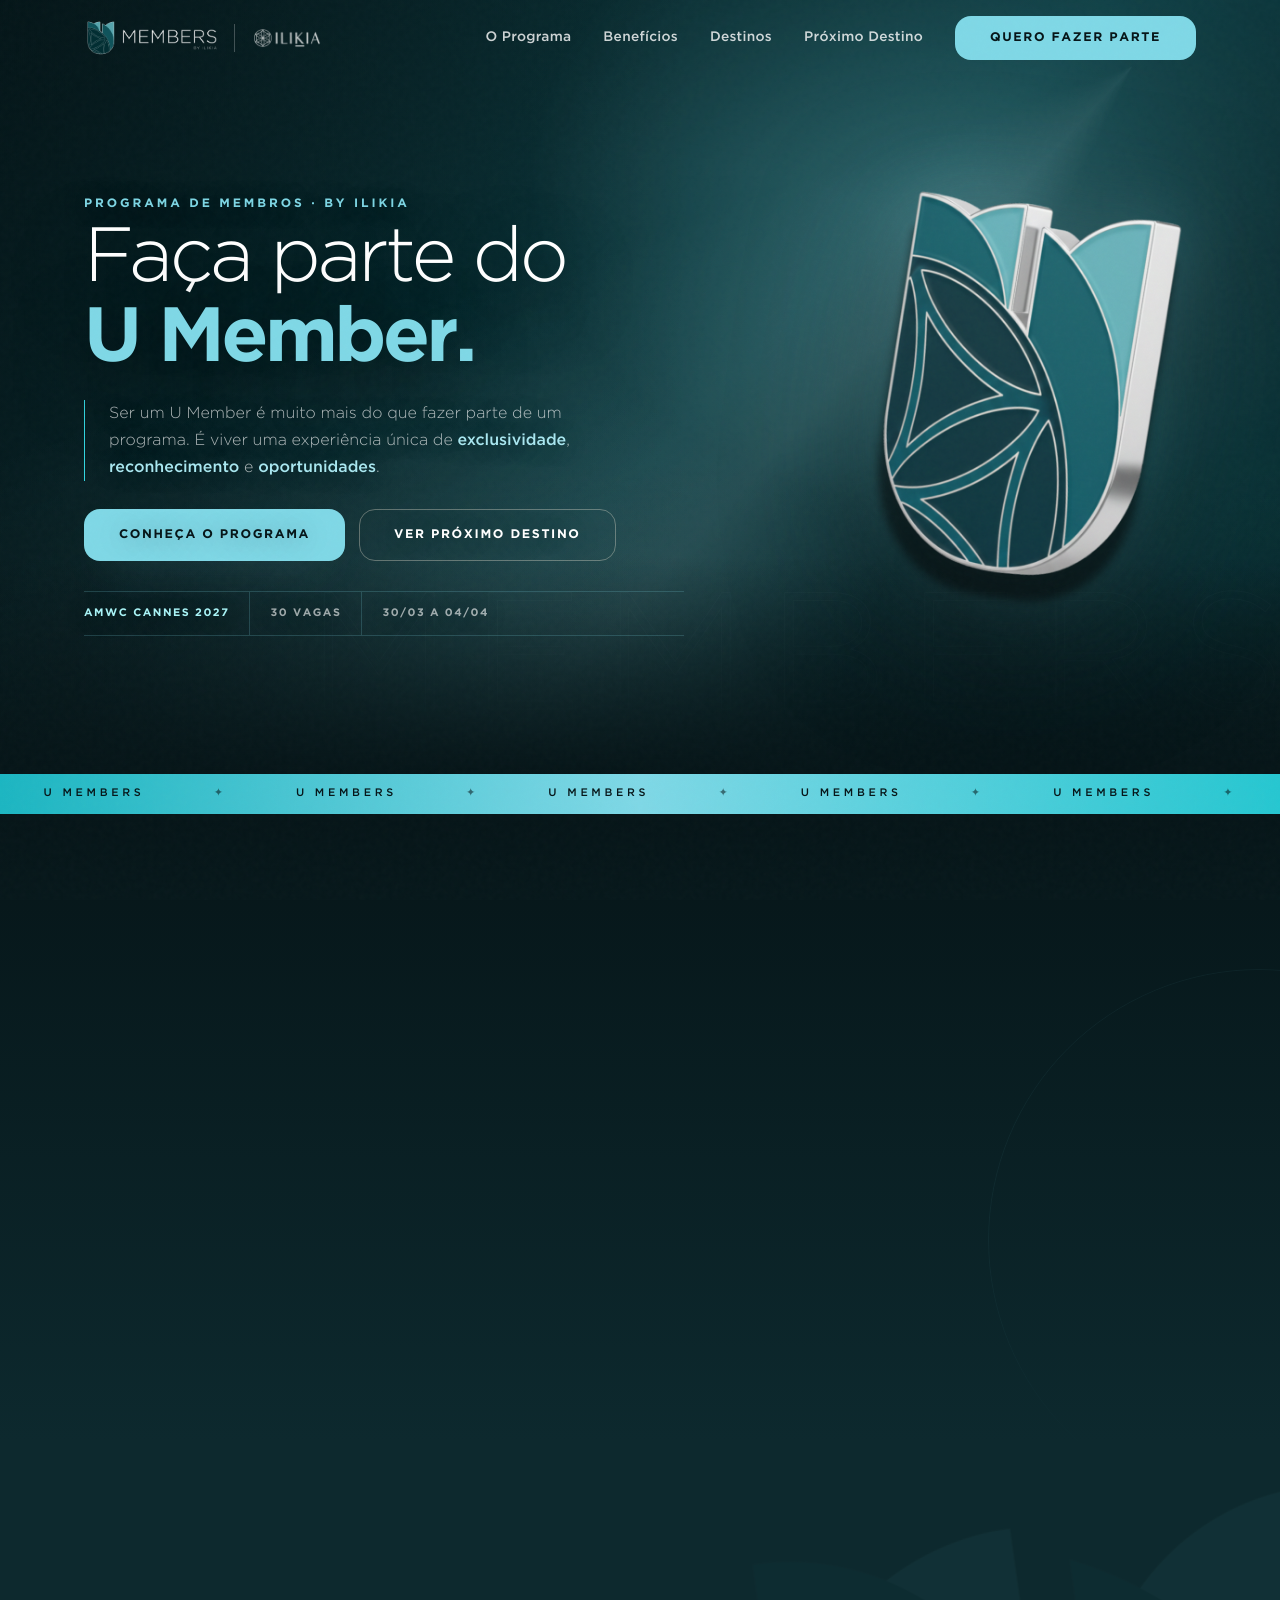
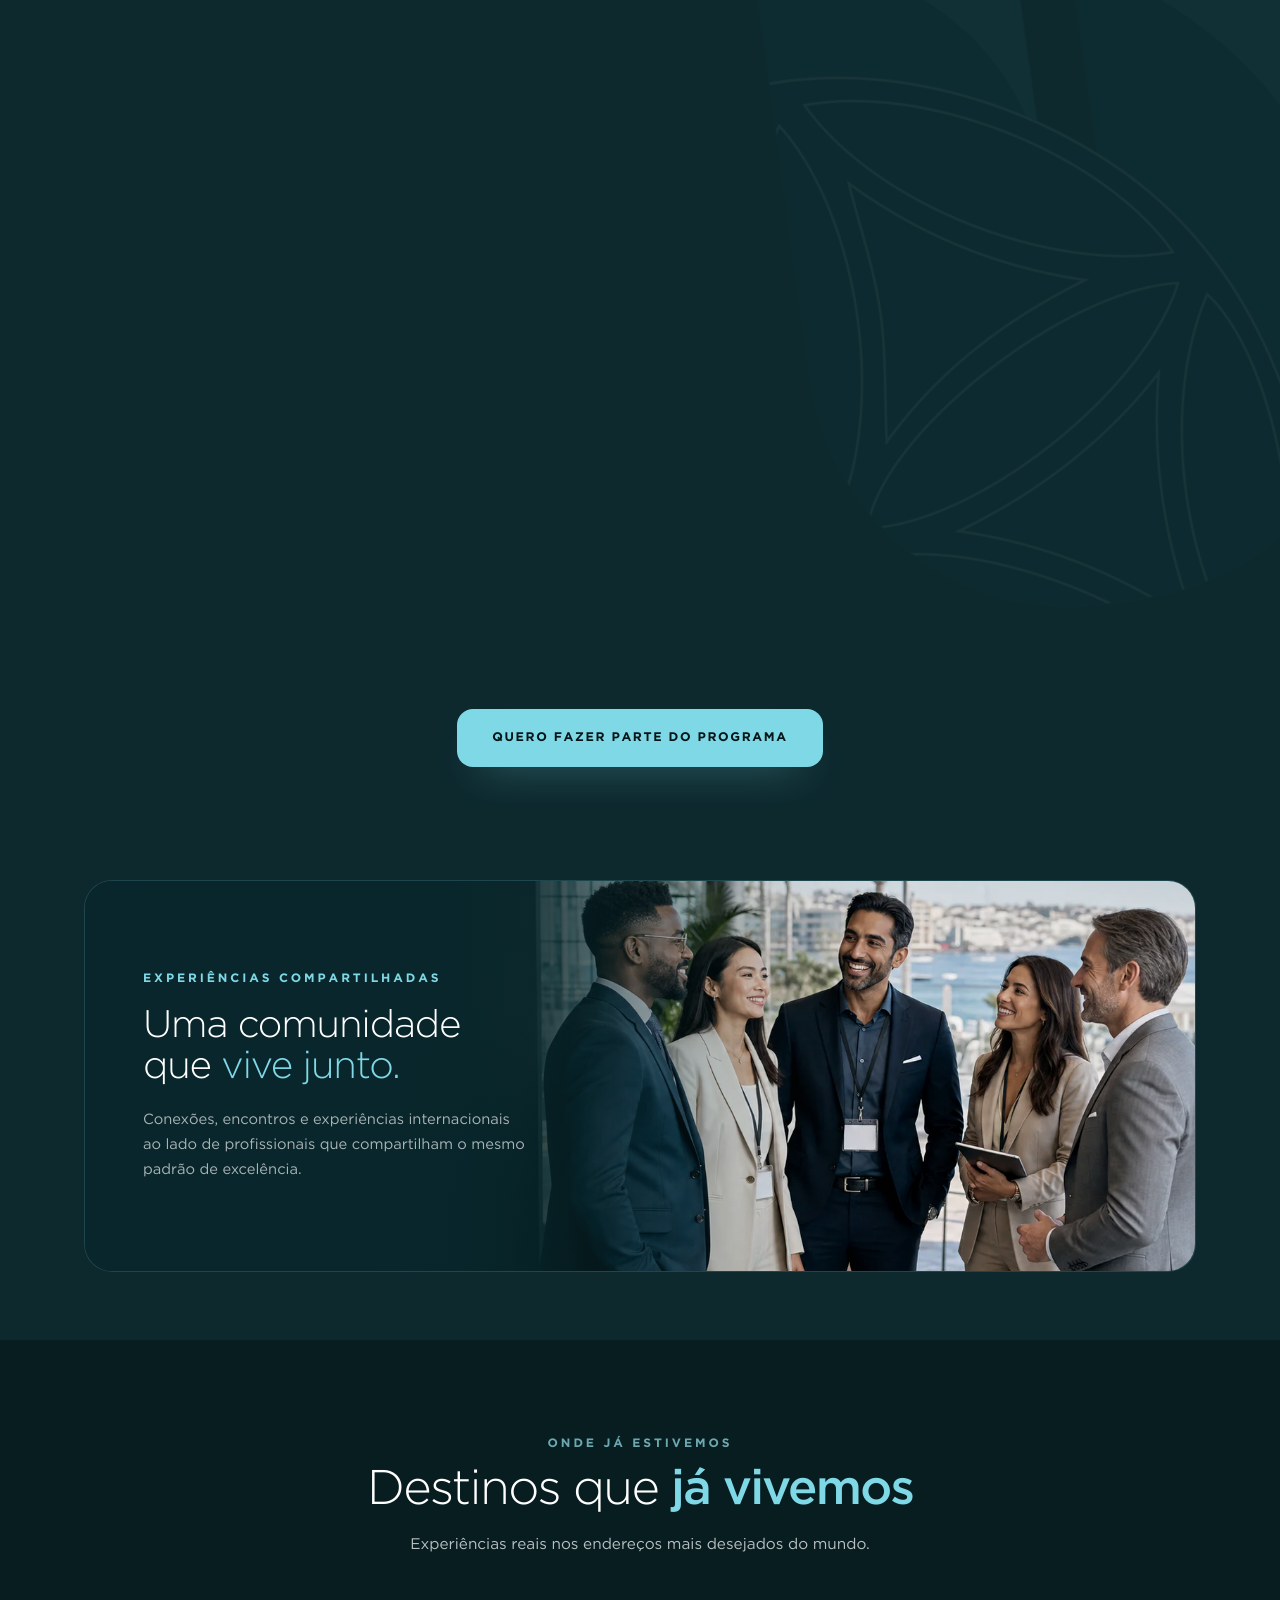
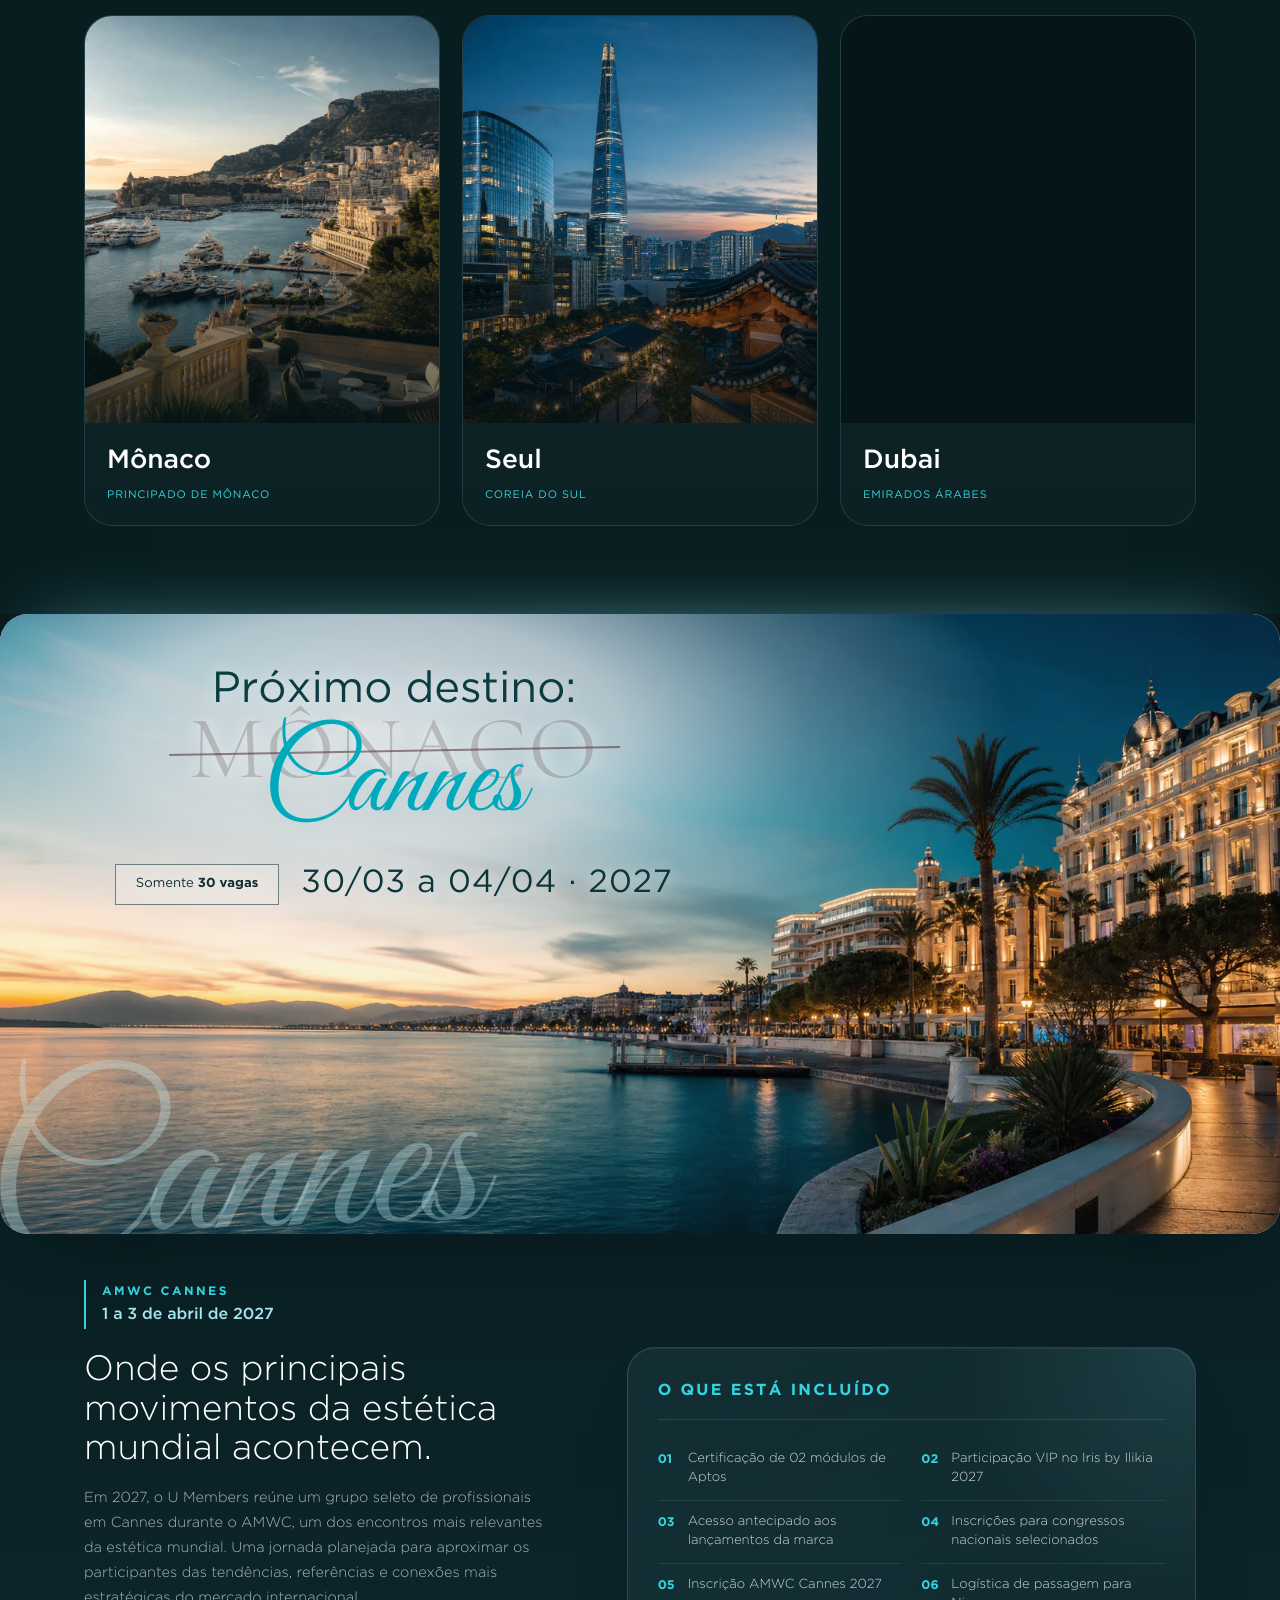
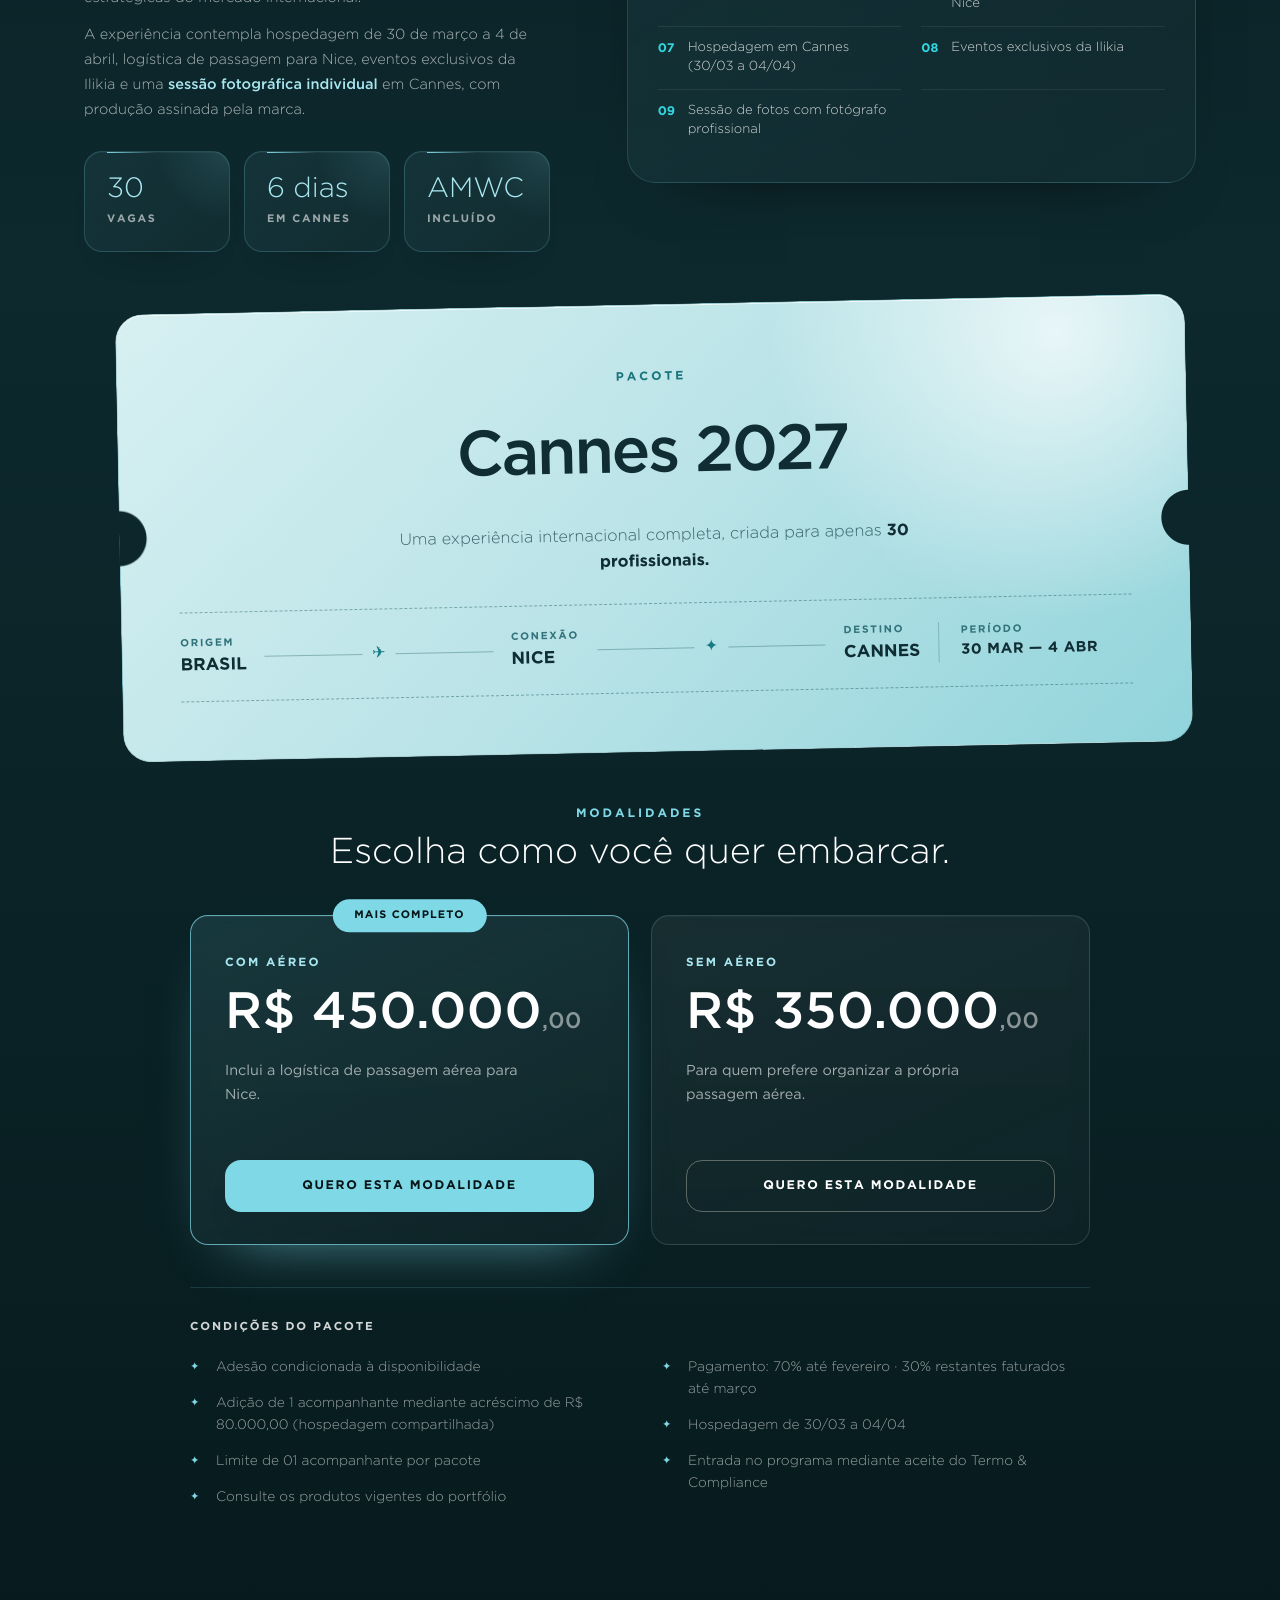
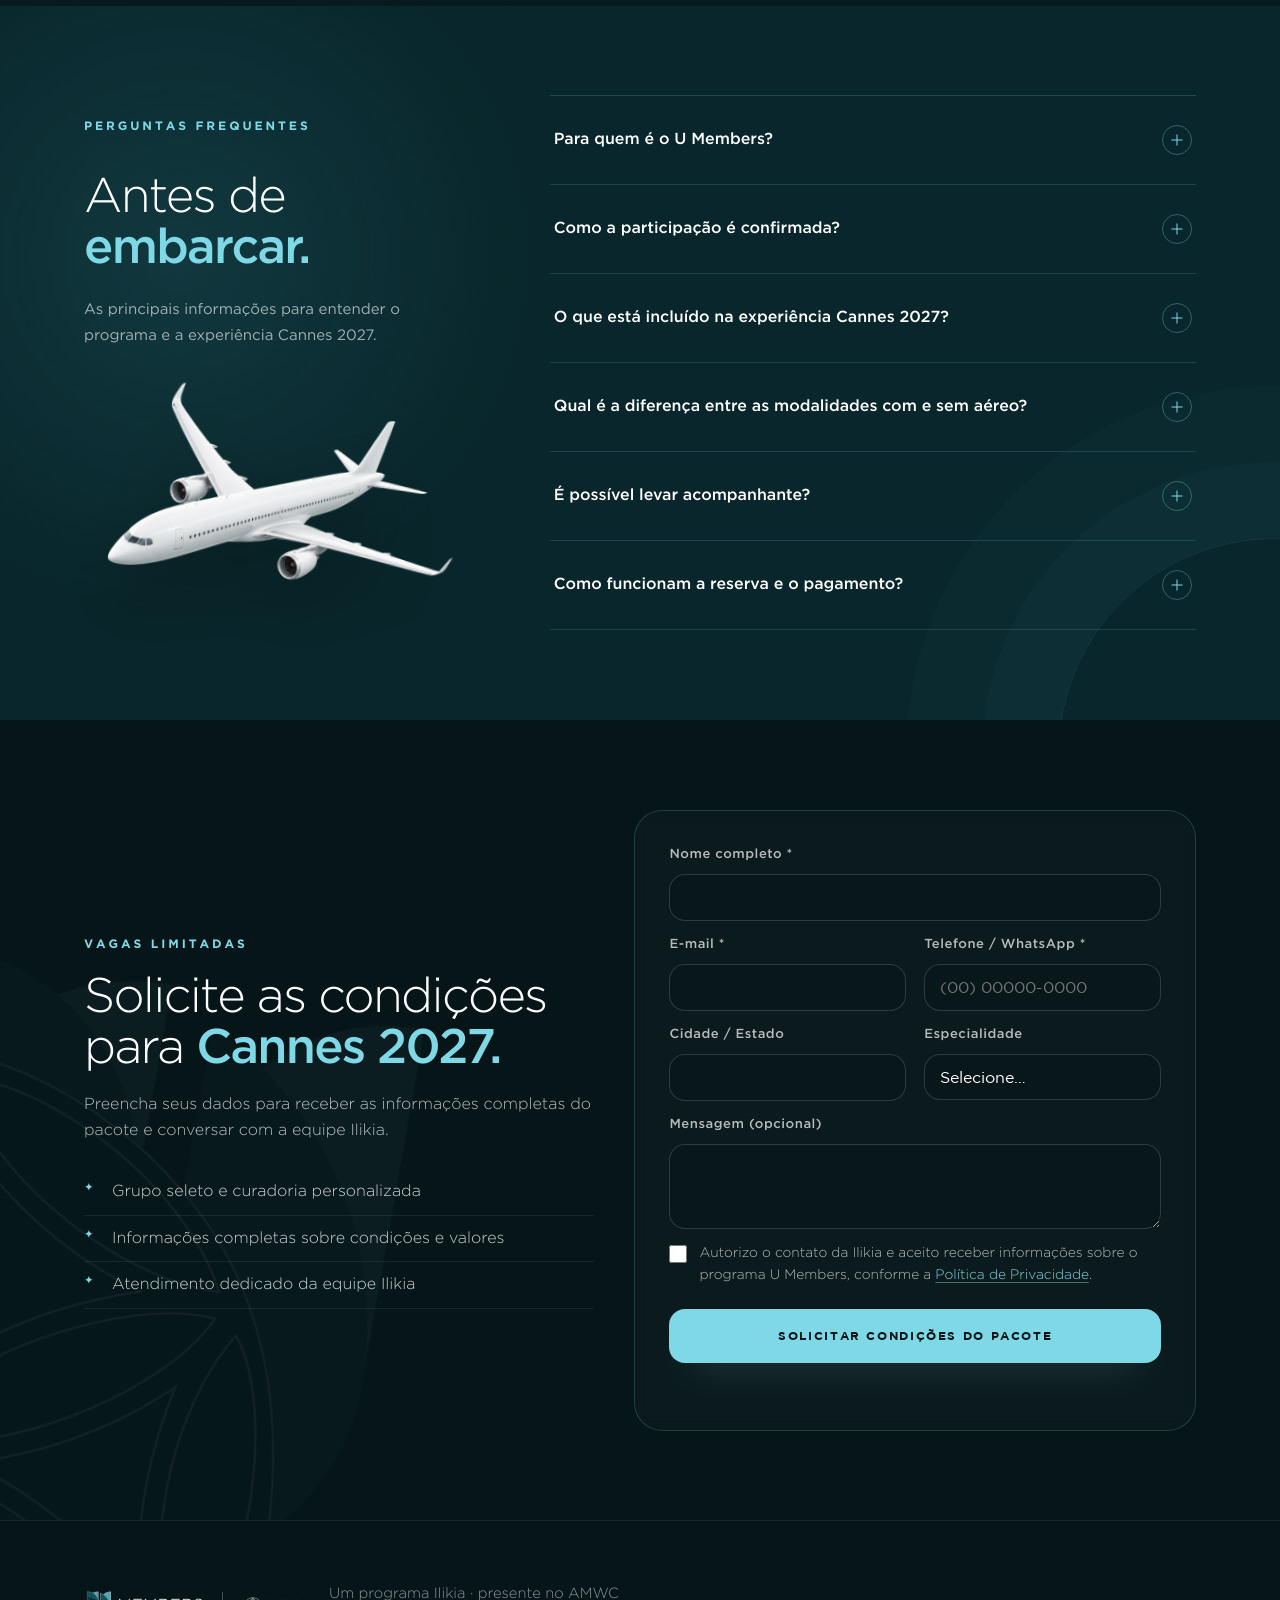
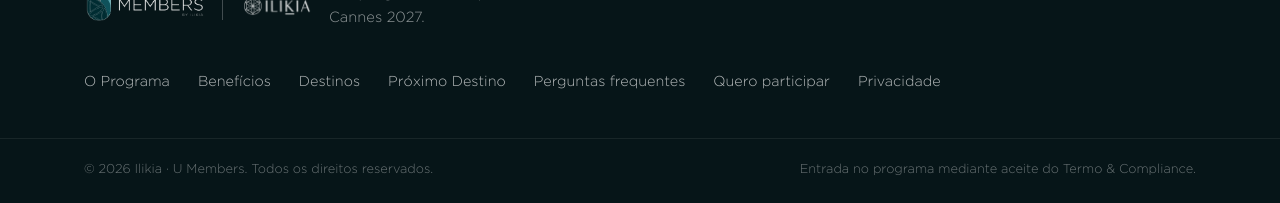
==== commit 4013605d: "feat: refine U Members landing page" ====
--- a/index.html
+++ b/index.html
@@ -6,14 +6,14 @@
   <title>U Members — by Ilikia | Uma experiência única de exclusividade</title>
   <meta name="description" content="Ser um U Member é muito mais do que fazer parte de um programa. É viver uma experiência única de exclusividade, reconhecimento e oportunidades nos melhores destinos do mundo." />
   <meta property="og:title" content="U Members — by Ilikia" />
-  <meta property="og:description" content="Faça parte do U Member. Experiências exclusivas, congressos internacionais e imersão nas principais tendências globais da estética." />
+  <meta property="og:description" content="Torne-se U Member. Experiências exclusivas, congressos internacionais e imersão nas principais tendências globais da estética." />
   <meta property="og:type" content="website" />
   <link rel="icon" type="image/png" href="assets/favicon.png" />
 
   <link rel="preconnect" href="https://fonts.googleapis.com" />
   <link rel="preconnect" href="https://fonts.gstatic.com" crossorigin />
-  <link href="https://fonts.googleapis.com/css2?family=Cormorant:ital,wght@1,400;1,500&family=Great+Vibes&display=swap" rel="stylesheet" />
-  <link rel="stylesheet" href="styles.css?v=20260710-34" />
+  <link href="https://fonts.googleapis.com/css2?family=Cormorant:ital,wght@1,400;1,500&amp;family=Great+Vibes&amp;display=swap" rel="stylesheet" />
+  <link rel="stylesheet" href="styles.css?v=20260713-28" />
 </head>
 <body>
 
@@ -59,7 +59,7 @@
           <em>reconhecimento</em> e <em>oportunidades</em>.
         </p>
         <div class="hero-actions reveal">
-          <a href="#programa" class="btn btn-cyan">Conheça mais do programa</a>
+          <a href="#programa" class="btn btn-cyan">Conheça o programa</a>
           <a href="#cannes" class="btn btn-ghost">Ver próximo destino</a>
         </div>
         <div class="hero-notes reveal" aria-label="Destaques do próximo destino">
@@ -98,34 +98,36 @@
   <!-- ===================== O PROGRAMA (SEÇÃO 02) ===================== -->
   <section class="section programa" id="programa">
     <div class="container">
-      <div class="section-head center">
-        <span class="kicker">O Programa</span>
-        <h2 class="display-sub">
-          Criado para você que <span class="accent">busca mais.</span>
-        </h2>
-        <p class="section-intro">
-          Esse programa foi criado para você que busca mais conhecimento, mais networking,
-          mais acesso. Ao se tornar um U Member, você entra para um seleto grupo com
-          benefícios exclusivos que elevam sua prática e fortalecem seu posicionamento no mercado.
-        </p>
-      </div>
-
-      <div class="pillars">
-        <article class="pillar reveal">
-          <span class="pillar-num">01</span>
-          <h3>Mais Conhecimento</h3>
-          <p>Imersão nas principais tendências internacionais e acesso às referências que moldam o futuro da estética.</p>
-        </article>
-        <article class="pillar reveal">
-          <span class="pillar-num">02</span>
-          <h3>Mais Networking</h3>
-          <p>Um grupo seleto de profissionais de alto nível, conectados pelas mesmas ambições e padrões de excelência.</p>
-        </article>
-        <article class="pillar reveal">
-          <span class="pillar-num">03</span>
-          <h3>Mais Acesso</h3>
-          <p>Pré-vendas, participações VIP e experiências que só os membros vivem — antes de todo mundo.</p>
-        </article>
+      <div class="programa-layout">
+        <div class="section-head reveal">
+          <span class="kicker">O Programa</span>
+          <h2 class="display-sub">
+            Criado para você que <span class="accent">busca mais.</span>
+          </h2>
+          <p class="section-intro">
+            Esse programa foi criado para você que busca mais conhecimento, mais networking,
+            mais acesso. Ao se tornar um U Member, você entra para um seleto grupo com
+            benefícios exclusivos que elevam sua prática e fortalecem seu posicionamento no mercado.
+          </p>
+        </div>
+
+        <div class="pillars">
+          <article class="pillar reveal">
+            <span class="pillar-num">01</span>
+            <h3>Mais Conhecimento</h3>
+            <p>Imersão nas principais tendências internacionais e acesso às referências que moldam o futuro da estética.</p>
+          </article>
+          <article class="pillar reveal">
+            <span class="pillar-num">02</span>
+            <h3>Mais Networking</h3>
+            <p>Um grupo seleto de profissionais de alto nível, conectados pelas mesmas ambições e padrões de excelência.</p>
+          </article>
+          <article class="pillar reveal">
+            <span class="pillar-num">03</span>
+            <h3>Mais Acesso</h3>
+            <p>Pré-vendas, participações VIP e experiências que só os membros vivem — antes de todo mundo.</p>
+          </article>
+        </div>
       </div>
     </div>
   </section>
@@ -134,7 +136,7 @@
   <section class="section beneficios" id="beneficios">
     <img src="assets/brand/tulip-mark.png" class="bg-tulip" alt="" aria-hidden="true" />
     <div class="container">
-      <div class="section-head center">
+      <div class="section-head center reveal">
         <span class="kicker light">Benefícios</span>
         <h2 class="display">BENEFÍCIOS<br /><span class="accent-line">exclusivos</span></h2>
         <p class="section-intro on-dark">
@@ -152,14 +154,14 @@
         </article>
         <article class="benefit-card reveal">
           <span class="benefit-ico" aria-hidden="true">
-            <svg viewBox="0 0 24 24"><path d="M5 7h14" /><path d="M5 12h14" /><path d="M5 17h14" /><circle cx="9" cy="7" r="1.8" /><circle cx="15" cy="12" r="1.8" /><circle cx="11" cy="17" r="1.8" /></svg>
+            <svg viewBox="0 0 24 24"><path d="m4 8 8-4 8 4-8 4-8-4Z" /><path d="M4 8v8l8 4 8-4V8" /><path d="M12 12v8" /></svg>
           </span>
           <h3>Pré-venda de lançamentos</h3>
           <p>Acesso antecipado e exclusivo aos novos produtos do portfólio.</p>
         </article>
         <article class="benefit-card reveal">
           <span class="benefit-ico" aria-hidden="true">
-            <svg viewBox="0 0 24 24"><path d="M7 5h10v5a5 5 0 0 1-10 0V5z" /><path d="M9 20h6" /><path d="M12 15v5" /><path d="M12 8.2l.8 1.7 1.9.2-1.4 1.2.4 1.9-1.7-1-1.7 1 .4-1.9-1.4-1.2 1.9-.2.8-1.7z" /></svg>
+            <svg viewBox="0 0 24 24"><path d="m4 7 4 4 4-6 4 6 4-4-2 11H6L4 7Z" /><path d="M6 18h12" /></svg>
           </span>
           <h3>Participação VIP</h3>
           <p>Presença de destaque nos principais eventos da Ilikia.</p>
@@ -203,7 +205,7 @@
           <p>Conexões, encontros e experiências internacionais ao lado de profissionais que compartilham o mesmo padrão de excelência.</p>
         </div>
         <div class="community-images" aria-hidden="true">
-          <img src="imagens/generated/cannes-members-arrival-v1.png" alt="" />
+          <img src="imagens/generated/cannes-professional-community-v2.webp" alt="" width="1672" height="941" loading="lazy" decoding="async" />
         </div>
       </div>
     </div>
@@ -212,7 +214,7 @@
   <!-- ===================== DESTINOS JÁ VISITADOS (SEÇÃO 04) ===================== -->
   <section class="section destinos" id="destinos">
     <div class="container">
-      <div class="section-head center">
+      <div class="section-head center reveal">
         <span class="kicker">Onde já estivemos</span>
         <h2 class="display-sub">Destinos que <span class="accent">já vivemos</span></h2>
         <p class="section-intro">Experiências reais nos endereços mais desejados do mundo.</p>
@@ -220,15 +222,15 @@
 
       <div class="destino-grid">
         <article class="destino-card reveal">
-          <div class="destino-photo d-monaco"><img src="imagens/generated/monaco-card-v2.png" alt="Vista premium de Mônaco" /><span class="destino-badge">01</span></div>
+          <div class="destino-photo d-monaco"><img src="imagens/generated/monaco-card-v2.webp" alt="Vista premium de Mônaco" width="900" height="1125" loading="lazy" decoding="async" /></div>
           <div class="destino-info"><h3>Mônaco</h3><span>Principado de Mônaco</span></div>
         </article>
         <article class="destino-card reveal">
-          <div class="destino-photo d-korea"><img src="imagens/generated/seoul-card-v2.png" alt="Vista premium de Seul, Coreia" /><span class="destino-badge">02</span></div>
-          <div class="destino-info"><h3>Coreia</h3><span>Seul</span></div>
+          <div class="destino-photo d-korea"><img src="imagens/generated/seoul-card-v2.webp" alt="Vista premium de Seul, Coreia do Sul" width="900" height="1125" loading="lazy" decoding="async" /></div>
+          <div class="destino-info"><h3>Seul</h3><span>Coreia do Sul</span></div>
         </article>
         <article class="destino-card reveal">
-          <div class="destino-photo d-dubai"><img src="imagens/generated/dubai-card-v2.png" alt="Vista premium de Dubai" /><span class="destino-badge">03</span></div>
+          <div class="destino-photo d-dubai"><img src="imagens/generated/dubai-card-v2.webp" alt="Vista premium de Dubai" width="900" height="1125" loading="lazy" decoding="async" /></div>
           <div class="destino-info"><h3>Dubai</h3><span>Emirados Árabes</span></div>
         </article>
       </div>
@@ -240,7 +242,7 @@
     <div class="container">
       <div class="cannes-reference-card reveal">
         <figure class="cannes-photo">
-          <img src="imagens/generated/cannes-hero-v2.png" alt="La Croisette e a orla de Cannes, França" />
+          <img src="imagens/generated/cannes-hero-v2.webp" alt="La Croisette e a orla de Cannes, França" width="1672" height="941" loading="lazy" decoding="async" />
         </figure>
         <div class="cannes-head">
           <span class="next-destination">Próximo destino:</span>
@@ -250,7 +252,7 @@
           </p>
           <div class="cannes-meta">
             <span class="vagas">Somente <strong>30 vagas</strong></span>
-            <span class="dates">30/03 à 04/04 · 2027</span>
+            <span class="dates">30/03 a 04/04 · 2027</span>
           </div>
         </div>
         <span class="cannes-watermark script" aria-hidden="true">Cannes</span>
@@ -258,20 +260,23 @@
 
       <div class="cannes-body">
         <div class="cannes-text reveal">
-          <div class="amwc-box"><span>AMWC Cannes</span><strong>01 a 03 de Abril de 2027</strong></div>
+          <div class="amwc-box"><span>AMWC Cannes</span><strong>1 a 3 de abril de 2027</strong></div>
           <h3>Onde os principais movimentos da estética mundial acontecem.</h3>
           <p>
-            O U Member reúne um grupo seleto de profissionais em torno dos principais movimentos
-            da estética mundial. Em 2027, o encontro acontece pela primeira vez em Cannes, durante
-            o AMWC, em um contexto planejado para aproximar os participantes das tendências e
-            conexões mais estratégicas do mercado internacional.
+            Em 2027, o U Members reúne um grupo seleto de profissionais em Cannes durante o AMWC,
+            um dos encontros mais relevantes da estética mundial. Uma jornada planejada para aproximar
+            os participantes das tendências, referências e conexões mais estratégicas do mercado internacional.
           </p>
           <p>
-            A experiência contempla hospedagem em Cannes entre 30 de março e 04 de abril, logística
-            de passagem para Nice e eventos exclusivos da Ilikia. Para o posicionamento do profissional,
-            a Ilikia disponibiliza um <strong>fotógrafo profissional</strong> para uma sessão de fotos
-            individual em Cannes, com produção assinada pela marca.
+            A experiência contempla hospedagem de 30 de março a 4 de abril, logística de passagem para Nice,
+            eventos exclusivos da Ilikia e uma <strong>sessão fotográfica individual</strong> em Cannes,
+            com produção assinada pela marca.
           </p>
+          <div class="cannes-facts" aria-label="Destaques da experiência">
+            <div><strong>30</strong><span>vagas</span></div>
+            <div><strong>6 dias</strong><span>em Cannes</span></div>
+            <div><strong>AMWC</strong><span>incluído</span></div>
+          </div>
         </div>
 
         <aside class="cannes-benefits reveal">
@@ -291,41 +296,96 @@
       </div>
 
       <div class="package reveal">
-        <div class="package-head">
-          <span class="kicker light">Pacote</span>
-          <h3>Cannes 2027</h3>
-          <p class="package-callout">Uma experiência internacional completa, criada para apenas <strong>30 profissionais.</strong></p>
-        </div>
-        <div class="package-route" aria-label="Rota e período da experiência">
-          <div class="route-stop"><span>Origem</span><strong>Brasil</strong></div>
-          <div class="route-flight" aria-hidden="true"><span>✈</span></div>
-          <div class="route-stop"><span>Conexão</span><strong>Nice</strong></div>
-          <div class="route-flight" aria-hidden="true"><span>✦</span></div>
-          <div class="route-stop"><span>Destino</span><strong>Cannes</strong></div>
-          <div class="route-date"><span>Período</span><strong>30 MAR — 04 ABR</strong></div>
-        </div>
-        <div class="package-prices">
-          <div class="price-card">
-            <span class="price-label">Com aéreo</span>
-            <strong class="price">R$ 450.000<small>,00</small></strong>
-          </div>
-          <div class="price-card">
-            <span class="price-label">Sem aéreo</span>
-            <strong class="price">R$ 350.000<small>,00</small></strong>
-          </div>
-        </div>
-        <ul class="package-notes">
-          <li>Adesão condicionada à disponibilidade</li>
-          <li>Adição de 1 acompanhante mediante acréscimo de R$ 80.000,00 (hospedagem compartilhada)</li>
-          <li>Limite de 01 acompanhante por pacote</li>
-          <li>Consulte os produtos vigentes do portfólio</li>
-          <li>Pagamento: até fevereiro 70% · restante 30% faturado até março</li>
-          <li>Período de hospedagem de 30/03 a 04/04</li>
-          <li>Entrada no programa mediante aceite do Termo &amp; Compliance</li>
-        </ul>
-        <div class="center cta-row">
-          <a href="#formulario" class="btn btn-cyan btn-lg">Quero o pacote Cannes 2027</a>
-        </div>
+        <div class="package-ticket">
+          <div class="package-head">
+            <span class="kicker light">Pacote</span>
+            <h3>Cannes 2027</h3>
+            <p class="package-callout">Uma experiência internacional completa, criada para apenas <strong>30 profissionais.</strong></p>
+          </div>
+          <div class="package-route" aria-label="Rota e período da experiência">
+            <div class="route-stop"><span>Origem</span><strong>Brasil</strong></div>
+            <div class="route-flight" aria-hidden="true"><span>✈</span></div>
+            <div class="route-stop"><span>Conexão</span><strong>Nice</strong></div>
+            <div class="route-flight" aria-hidden="true"><span>✦</span></div>
+            <div class="route-stop"><span>Destino</span><strong>Cannes</strong></div>
+            <div class="route-date"><span>Período</span><strong>30 MAR — 4 ABR</strong></div>
+          </div>
+        </div>
+
+        <div class="package-offers">
+          <div class="offers-head">
+            <span class="kicker light">Modalidades</span>
+            <h4>Escolha como você quer embarcar.</h4>
+          </div>
+          <div class="package-prices">
+            <article class="price-card featured">
+              <span class="price-badge">Mais completo</span>
+              <span class="price-label">Com aéreo</span>
+              <strong class="price">R$ 450.000<small>,00</small></strong>
+              <p>Inclui a logística de passagem aérea para Nice.</p>
+              <a href="#formulario" class="btn btn-cyan btn-block">Quero esta modalidade</a>
+            </article>
+            <article class="price-card">
+              <span class="price-label">Sem aéreo</span>
+              <strong class="price">R$ 350.000<small>,00</small></strong>
+              <p>Para quem prefere organizar a própria passagem aérea.</p>
+              <a href="#formulario" class="btn btn-ghost btn-block">Quero esta modalidade</a>
+            </article>
+          </div>
+          <div class="package-conditions">
+            <h5>Condições do pacote</h5>
+            <ul class="package-notes">
+              <li>Adesão condicionada à disponibilidade</li>
+              <li>Adição de 1 acompanhante mediante acréscimo de R$ 80.000,00 (hospedagem compartilhada)</li>
+              <li>Limite de 01 acompanhante por pacote</li>
+              <li>Consulte os produtos vigentes do portfólio</li>
+              <li>Pagamento: 70% até fevereiro · 30% restantes faturados até março</li>
+              <li>Hospedagem de 30/03 a 04/04</li>
+              <li>Entrada no programa mediante aceite do Termo &amp; Compliance</li>
+            </ul>
+          </div>
+        </div>
+      </div>
+    </div>
+  </section>
+
+  <!-- ===================== PERGUNTAS FREQUENTES ===================== -->
+  <section class="section faq" id="faq">
+    <div class="container faq-layout">
+      <div class="faq-head reveal">
+        <span class="kicker light">Perguntas frequentes</span>
+        <h2 class="display-sub">Antes de <span class="accent">embarcar.</span></h2>
+        <p>As principais informações para entender o programa e a experiência Cannes 2027.</p>
+        <div class="faq-flight" aria-hidden="true">
+          <img src="imagens/generated/plane-cutout-lp9.png" class="faq-plane" alt="" loading="lazy" decoding="async" />
+        </div>
+      </div>
+
+      <div class="faq-list reveal">
+        <details class="faq-item">
+          <summary>Para quem é o U Members?<span aria-hidden="true"></span></summary>
+          <div class="faq-answer"><p>Para profissionais da área da estética que buscam conhecimento internacional, conexões qualificadas, acesso antecipado e experiências exclusivas ao lado da Ilikia.</p></div>
+        </details>
+        <details class="faq-item">
+          <summary>Como a participação é confirmada?<span aria-hidden="true"></span></summary>
+          <div class="faq-answer"><p>O envio do formulário registra o interesse, mas não garante a vaga. A adesão está condicionada à disponibilidade e ao aceite do Termo &amp; Compliance do programa.</p></div>
+        </details>
+        <details class="faq-item">
+          <summary>O que está incluído na experiência Cannes 2027?<span aria-hidden="true"></span></summary>
+          <div class="faq-answer"><p>O pacote reúne hospedagem em Cannes, inscrição no AMWC, logística para Nice conforme a modalidade escolhida, eventos Ilikia, experiências exclusivas e os demais itens apresentados nesta página.</p></div>
+        </details>
+        <details class="faq-item">
+          <summary>Qual é a diferença entre as modalidades com e sem aéreo?<span aria-hidden="true"></span></summary>
+          <div class="faq-answer"><p>A modalidade com aéreo inclui a logística da passagem para Nice. Na modalidade sem aéreo, o participante organiza a própria passagem, mantendo os demais itens previstos no pacote.</p></div>
+        </details>
+        <details class="faq-item">
+          <summary>É possível levar acompanhante?<span aria-hidden="true"></span></summary>
+          <div class="faq-answer"><p>Sim. É permitido um acompanhante por pacote, mediante acréscimo de R$ 80.000,00 e hospedagem compartilhada, sujeito à disponibilidade.</p></div>
+        </details>
+        <details class="faq-item">
+          <summary>Como funcionam a reserva e o pagamento?<span aria-hidden="true"></span></summary>
+          <div class="faq-answer"><p>A adesão depende da disponibilidade. A condição apresentada prevê 70% do pagamento até fevereiro e os 30% restantes faturados até março.</p></div>
+        </details>
       </div>
     </div>
   </section>
@@ -336,11 +396,11 @@
     <div class="container form-wrap">
       <div class="form-copy reveal">
         <span class="kicker light">Vagas limitadas</span>
-        <h2 class="display-sub">Quer saber o nosso <span class="accent">próximo destino?</span></h2>
-        <p>Preencha os dados para receber todas as informações sobre nossos pacotes e as condições exclusivas do programa U Members.</p>
+        <h2 class="display-sub">Solicite as condições para <span class="accent">Cannes 2027.</span></h2>
+        <p>Preencha seus dados para receber as informações completas do pacote e conversar com a equipe Ilikia.</p>
         <ul class="form-perks">
           <li>Grupo seleto e curadoria personalizada</li>
-          <li>Condições e valores enviados com exclusividade</li>
+          <li>Informações completas sobre condições e valores</li>
           <li>Atendimento dedicado da equipe Ilikia</li>
         </ul>
       </div>
@@ -384,9 +444,9 @@
         </div>
         <label class="consent">
           <input type="checkbox" id="consent" name="consent" required />
-          <span>Autorizo o contato da Ilikia e aceito receber informações sobre o programa U Members.</span>
+          <span>Autorizo o contato da Ilikia e aceito receber informações sobre o programa U Members, conforme a <a href="politica-de-privacidade.html" target="_blank" rel="noopener">Política de Privacidade</a>.</span>
         </label>
-        <button type="submit" class="btn btn-cyan btn-lg btn-block">Quero receber as informações</button>
+        <button type="submit" class="btn btn-cyan btn-lg btn-block">Solicitar condições do pacote</button>
         <p class="form-msg" id="formMsg" role="status" aria-live="polite"></p>
       </form>
     </div>
@@ -406,17 +466,21 @@
         <a href="#beneficios">Benefícios</a>
         <a href="#destinos">Destinos</a>
         <a href="#cannes">Próximo Destino</a>
+        <a href="#faq">Perguntas frequentes</a>
         <a href="#formulario">Quero participar</a>
+        <a href="politica-de-privacidade.html">Privacidade</a>
       </div>
     </div>
     <div class="footer-bottom">
       <div class="container">
-        <span>© 2027 Ilikia · U Members. Todos os direitos reservados.</span>
+        <span>© 2026 Ilikia · U Members. Todos os direitos reservados.</span>
         <span>Entrada no programa mediante aceite do Termo &amp; Compliance.</span>
       </div>
     </div>
   </footer>
 
-  <script src="script.js"></script>
+  <a href="#formulario" class="mobile-sticky-cta" id="mobileStickyCta">Solicitar condições</a>
+
+  <script src="script.js?v=20260713-04"></script>
 </body>
 </html>
--- a/styles.css
+++ b/styles.css
@@ -828,54 +828,6 @@
 }
 
 /* =========================================================
-   CANNES ETÉREA — rodada 07
-   ========================================================= */
-.cannes-showcase {
-  position:relative;
-  min-height:clamp(390px,45vw,520px);
-  margin-bottom:46px;
-  overflow:hidden;
-  border-radius:var(--radius);
-  background:#e8e3e2;
-  isolation:isolate;
-}
-.cannes-showcase::after {
-  content:''; position:absolute; inset:0; z-index:1; pointer-events:none;
-  background:linear-gradient(180deg,rgba(232,227,226,.8) 0%,rgba(232,227,226,.16) 52%,transparent 80%);
-}
-.cannes-showcase .cannes-head {
-  position:relative; z-index:3;
-  margin:0; padding:clamp(34px,5vw,58px) 28px 0;
-  color:var(--deep-3);
-}
-.cannes-showcase .kicker { color:var(--teal-2); }
-.cannes-showcase .cannes-switch { color:rgba(15,45,50,.42); }
-.cannes-showcase .cannes-switch .script { color:#18bfca; text-shadow:0 4px 22px rgba(24,191,202,.16); }
-.cannes-showcase .cannes-meta .vagas {
-  color:var(--deep); border-color:rgba(15,45,50,.42); background:rgba(255,255,255,.18);
-}
-.cannes-showcase .cannes-meta .dates { color:var(--deep); font-weight:400; }
-.cannes-showcase .cannes-photo {
-  position:absolute; inset:0; z-index:0;
-  margin:0; border:0; border-radius:0;
-}
-.cannes-showcase .cannes-photo img {
-  width:100%; height:100%; object-fit:cover; object-position:center bottom;
-  filter:saturate(.92) contrast(.96);
-}
-.cannes-showcase .cannes-photo::after {
-  background:linear-gradient(180deg,rgba(232,227,226,.52) 0%,transparent 60%);
-}
-
-@media (max-width:600px) {
-  .cannes-showcase { min-height:390px; margin-bottom:34px; }
-  .cannes-showcase .cannes-head { padding:30px 18px 0; }
-  .cannes-showcase .cannes-switch { font-size:2.4rem; }
-  .cannes-showcase .cannes-meta { gap:10px; }
-  .cannes-showcase .cannes-meta .dates { font-size:.92rem; }
-}
-
-/* =========================================================
    HERO DE MARCA + COMUNIDADE — rodada 08
    ========================================================= */
 .hero {
@@ -957,65 +909,6 @@
   .community-panel { min-height:0; }
   .community-images { grid-template-columns:1fr; height:240px; }
   .community-images img:last-child { display:none; }
-}
-
-/* =========================================================
-   CANNES HORIZONTAL — rodada 09
-   ========================================================= */
-.cannes-showcase {
-  display:grid;
-  grid-template-columns:minmax(300px,.78fr) minmax(0,1.22fr);
-  min-height:330px;
-  margin-bottom:40px;
-  background:linear-gradient(135deg,#0d3b42,#08272c 72%);
-  box-shadow:0 28px 70px -48px rgba(0,0,0,.9);
-}
-.cannes-showcase::after { display:none; }
-.cannes-showcase .cannes-head {
-  display:flex;
-  flex-direction:column;
-  justify-content:center;
-  align-items:flex-start;
-  padding:38px 32px 38px 42px;
-  text-align:left;
-}
-.cannes-showcase .kicker { color:var(--cyan); }
-.cannes-showcase .cannes-switch {
-  color:rgba(255,255,255,.34);
-  font-size:clamp(2.25rem,4.4vw,3.8rem);
-}
-.cannes-showcase .cannes-switch .script { color:var(--cyan); }
-.cannes-showcase .cannes-meta { justify-content:flex-start; margin-top:14px; }
-.cannes-showcase .cannes-meta .vagas {
-  color:#fff;
-  border-color:rgba(127,216,230,.45);
-  background:rgba(127,216,230,.07);
-}
-.cannes-showcase .cannes-meta .dates { color:var(--cyan-soft); font-weight:300; }
-.cannes-showcase .cannes-photo {
-  position:relative;
-  inset:auto;
-  min-height:330px;
-  overflow:hidden;
-  border-radius:0 var(--radius) var(--radius) 0;
-}
-.cannes-showcase .cannes-photo img {
-  height:100%;
-  min-height:330px;
-  object-position:center;
-  filter:saturate(.9) contrast(1.02);
-}
-.cannes-showcase .cannes-photo::after {
-  background:linear-gradient(90deg,#0b3339 0%,rgba(11,51,57,.28) 18%,transparent 42%),linear-gradient(180deg,transparent 66%,rgba(6,21,24,.34));
-}
-
-@media (max-width:760px) {
-  .cannes-showcase { grid-template-columns:1fr; }
-  .cannes-showcase .cannes-head { align-items:center; padding:30px 22px; text-align:center; }
-  .cannes-showcase .cannes-meta { justify-content:center; }
-  .cannes-showcase .cannes-photo { min-height:230px; border-radius:0 0 var(--radius) var(--radius); }
-  .cannes-showcase .cannes-photo img { min-height:230px; height:230px; }
-  .cannes-showcase .cannes-photo::after { background:linear-gradient(180deg,#0b3339 0%,transparent 30%); }
 }
 
 /* =========================================================
@@ -1214,98 +1107,6 @@
   .footer-brand-divider { height:24px; }
   .footer-logo { height:31px; }
   .footer-ilikia-logo { width:68px; }
-}
-
-/* =========================================================
-   CANNES — LEGIBILIDADE SOBRE A FOTO GERADA
-   ========================================================= */
-.cannes-reference-card::after {
-  display:block;
-  opacity:1;
-  background:
-    radial-gradient(ellipse 68% 58% at 70% 18%,rgba(238,232,232,.96) 0%,rgba(238,232,232,.86) 42%,rgba(238,232,232,.38) 72%,transparent 100%),
-    linear-gradient(180deg,rgba(238,232,232,.58) 0%,rgba(238,232,232,.36) 48%,rgba(238,232,232,.1) 76%,rgba(8,38,43,.05) 100%);
-}
-.cannes-reference-card .cannes-photo img {
-  filter:saturate(.76) brightness(1.04) contrast(.9);
-  object-position:center 52%;
-}
-.cannes-reference-card .cannes-head {
-  width:min(700px,72%);
-  margin-right:5vw;
-  padding-top:clamp(34px,4.2vw,54px);
-  text-shadow:0 2px 18px rgba(255,255,255,.42);
-}
-.next-destination { color:#0b3c42; }
-.previous-destination { color:rgba(80,58,62,.24); }
-.previous-destination::after { background:rgba(85,52,57,.58); }
-.cannes-reference-card .cannes-switch .script {
-  color:#00aabd;
-  text-shadow:0 5px 20px rgba(255,255,255,.5);
-}
-.cannes-reference-card .cannes-meta .vagas {
-  background:rgba(238,232,232,.38);
-  backdrop-filter:blur(5px);
-}
-.cannes-reference-card .cannes-meta .dates {
-  color:#0b353a;
-  text-shadow:0 2px 15px rgba(255,255,255,.65);
-}
-.cannes-watermark {
-  left:-1vw;
-  bottom:-.04em;
-  width:104%;
-  color:rgba(195,241,245,.38);
-  font-size:clamp(8rem,17vw,15rem);
-  line-height:.72;
-  text-align:left;
-  transform:rotate(-2deg);
-}
-
-@media (max-width:760px) {
-  .cannes-reference-card::after {
-    background:linear-gradient(180deg,rgba(238,232,232,.94) 0%,rgba(238,232,232,.68) 46%,rgba(238,232,232,.2) 76%,transparent 100%);
-  }
-  .cannes-reference-card .cannes-head { width:100%; margin:0; }
-  .cannes-watermark { left:-7vw; bottom:.02em; width:110%; font-size:8.2rem; }
-}
-
-/* Cannes: preservar a foto e iluminar somente a área do texto */
-.cannes-reference-card::after {
-  background:radial-gradient(ellipse 48% 46% at 73% 19%,rgba(240,234,234,.88) 0%,rgba(240,234,234,.7) 38%,rgba(240,234,234,.32) 67%,transparent 100%);
-}
-.cannes-reference-card .cannes-photo img {
-  filter:saturate(.94) brightness(1.01) contrast(.98);
-}
-.cannes-reference-card .cannes-head {
-  text-shadow:0 2px 18px rgba(255,255,255,.72);
-}
-.cannes-reference-card .cannes-meta .vagas {
-  background:rgba(239,234,232,.42);
-}
-.cannes-watermark {
-  color:rgba(195,241,245,.32);
-}
-@media (max-width:760px) {
-  .cannes-reference-card::after {
-    background:linear-gradient(180deg,rgba(240,234,234,.82) 0%,rgba(240,234,234,.42) 42%,transparent 72%);
-  }
-}
-
-/* Cannes: conteúdo na área livre à esquerda */
-.cannes-reference-card::after {
-  background:radial-gradient(ellipse 50% 48% at 29% 19%,rgba(240,234,234,.9) 0%,rgba(240,234,234,.72) 39%,rgba(240,234,234,.3) 68%,transparent 100%);
-}
-.cannes-reference-card .cannes-head {
-  width:min(700px,72%);
-  margin-left:5vw;
-  margin-right:auto;
-}
-@media (max-width:760px) {
-  .cannes-reference-card::after {
-    background:linear-gradient(180deg,rgba(240,234,234,.82) 0%,rgba(240,234,234,.42) 42%,transparent 72%);
-  }
-  .cannes-reference-card .cannes-head { width:100%; margin:0; }
 }
 
 /* =========================================================
@@ -1473,109 +1274,6 @@
 }
 
 /* =========================================================
-   O PROGRAMA — CONCEITO "MAIS"
-   ========================================================= */
-.programa .section-head { margin-bottom:42px; }
-.pillars {
-  display:grid;
-  grid-template-columns:1fr;
-  gap:0;
-  max-width:1080px;
-  margin:0 auto;
-  padding:0;
-}
-.pillars::before { display:none; }
-.pillar,
-.pillar:nth-child(2),
-.pillar:last-child {
-  top:0;
-  display:grid;
-  grid-template-columns:64px minmax(330px,.9fr) minmax(280px,1fr);
-  align-items:center;
-  gap:clamp(22px,4vw,54px);
-  min-height:0;
-  padding:20px 12px;
-  border:0;
-  border-bottom:1px solid rgba(127,216,230,.16);
-  border-radius:0;
-  background:transparent;
-  text-align:left;
-}
-.pillar:first-child { border-top:1px solid rgba(127,216,230,.16); }
-.pillar:nth-child(2) { margin-left:5%; margin-right:-5%; }
-.pillar:hover,
-.pillar:nth-child(2):hover {
-  transform:translateX(8px);
-  background:linear-gradient(90deg,rgba(127,216,230,.045),transparent 78%);
-}
-.pillar-num {
-  display:block;
-  width:auto; height:auto;
-  margin:0;
-  border:0;
-  border-radius:0;
-  background:transparent;
-  box-shadow:none;
-  color:var(--cyan);
-  font-size:.72rem;
-  font-weight:600;
-  letter-spacing:.16em;
-}
-.pillar-num::after { display:none; }
-.pillar h3 {
-  position:relative;
-  display:flex;
-  align-items:center;
-  min-height:88px;
-  margin:0;
-  line-height:1;
-}
-.more-word {
-  color:rgba(127,216,230,.09);
-  font-size:clamp(4rem,7.5vw,6.3rem);
-  font-weight:800;
-  letter-spacing:-.08em;
-  text-transform:uppercase;
-  -webkit-text-stroke:1px rgba(127,216,230,.28);
-  transition:color .35s var(--ease),transform .35s var(--ease);
-}
-.pillar-label {
-  position:absolute;
-  left:clamp(72px,8vw,112px);
-  color:#fff;
-  font-size:clamp(1.2rem,2.2vw,1.75rem);
-  font-weight:500;
-  letter-spacing:-.025em;
-}
-.pillar:hover .more-word {
-  color:rgba(127,216,230,.15);
-  transform:scale(1.025);
-}
-.pillar p {
-  max-width:430px;
-  margin:0;
-  color:rgba(255,255,255,.62);
-  font-size:.87rem;
-  line-height:1.68;
-}
-
-@media (max-width:760px) {
-  .pillar,
-  .pillar:nth-child(2),
-  .pillar:last-child {
-    grid-template-columns:36px 1fr;
-    gap:10px 14px;
-    margin:0;
-    padding:22px 4px;
-  }
-  .pillar-num { grid-row:1; }
-  .pillar h3 { grid-column:2; min-height:70px; }
-  .pillar p { grid-column:2; }
-  .more-word { font-size:3.8rem; }
-  .pillar-label { left:66px; font-size:1.2rem; }
-}
-
-/* =========================================================
    CANNES — MENOS BOXES
    ========================================================= */
 .cannes-facts {
@@ -1694,78 +1392,6 @@
 }
 
 /* =========================================================
-   CANNES — FOTO GERADA + GRAFISMO DA REFERÊNCIA
-   ========================================================= */
-.cannes-reference-card::after {
-  display:block;
-  background:
-    linear-gradient(180deg,rgba(232,224,224,.72) 0%,rgba(232,224,224,.52) 48%,rgba(232,224,224,.24) 74%,rgba(15,45,50,.06) 100%);
-}
-.cannes-reference-card .cannes-photo img {
-  filter:saturate(.68) brightness(1.12) contrast(.84);
-  object-position:center 56%;
-}
-.cannes-reference-card .cannes-head {
-  width:min(760px,76%);
-  padding-top:clamp(30px,4vw,48px);
-}
-.cannes-watermark {
-  left:-2vw;
-  bottom:-.12em;
-  width:auto;
-  color:rgba(187,239,244,.58);
-  font-size:clamp(9rem,22vw,20rem);
-  line-height:.68;
-  text-align:left;
-  transform:rotate(-2.5deg);
-  text-shadow:0 8px 34px rgba(15,45,50,.1);
-}
-
-@media (max-width:760px) {
-  .cannes-reference-card .cannes-head { width:100%; }
-  .cannes-watermark {
-    left:-8vw;
-    bottom:-.08em;
-    width:auto;
-    font-size:10rem;
-    color:rgba(187,239,244,.5);
-  }
-}
-
-/* =========================================================
-   CANNES — MEIO-TERMO FINAL
-   ========================================================= */
-.cannes { padding-top:82px; }
-.cannes-head { margin-bottom:32px; }
-.cannes-switch {
-  font-size:clamp(1.9rem,4vw,2.65rem);
-  letter-spacing:.08em;
-}
-.cannes-switch .script { font-size:1.48em; }
-.cannes-meta { margin-top:18px; }
-.cannes-meta .dates { font-size:1.15rem; }
-.cannes-photo {
-  width:calc(100% + clamp(32px,7vw,104px));
-  margin-left:calc(clamp(16px,3.5vw,52px) * -1);
-  margin-bottom:42px;
-}
-.cannes-photo img { height:clamp(310px,36vw,430px); }
-.cannes-photo figcaption { display:none; }
-
-@media (max-width:600px) {
-  .cannes { padding-top:62px; }
-  .cannes-head { margin-bottom:26px; }
-  .cannes-switch { font-size:2rem; }
-  .cannes-meta { margin-top:14px; }
-  .cannes-photo {
-    width:calc(100% + 24px);
-    margin-left:-12px;
-    margin-bottom:32px;
-  }
-  .cannes-photo img { height:270px; }
-}
-
-/* =========================================================
    CANNES — COMPOSIÇÃO BASEADA NA REFERÊNCIA DO CLIENTE
    ========================================================= */
 .cannes { padding-top:76px; }
@@ -1905,83 +1531,59 @@
   position:relative;
   display:grid;
   grid-template-columns:repeat(3,1fr);
-  gap:clamp(30px,5vw,70px);
-  padding:16px 22px 10px;
-  overflow:visible;
-}
-.pillars::before {
-  content:''; position:absolute;
-  left:15%; right:15%; top:70px;
-  height:1px;
-  background:linear-gradient(90deg,transparent,var(--cyan) 18%,rgba(127,216,230,.5) 50%,var(--cyan) 82%,transparent);
-  box-shadow:0 0 18px rgba(127,216,230,.28);
-}
+  gap:clamp(34px,6vw,76px);
+  padding:0;
+  border:0;
+}
+.pillars::before { display:none; }
 .pillar,
 .pillar:last-child {
-  position:relative;
+  position:static;
+  top:0;
   min-height:0;
-  padding:0 12px 18px;
-  overflow:visible;
+  padding:0;
   border:0;
   border-radius:0;
   background:transparent;
   box-shadow:none;
-  text-align:center;
-}
-.pillar:nth-child(2) { top:-24px; }
+  text-align:left;
+}
+.pillar:first-child,
+.pillar:last-child { padding:0; border:0; }
+.pillar:nth-child(2) { top:0; }
 .pillar::before { display:none; }
 .pillar:hover,
 .pillar:nth-child(2):hover {
-  transform:translateY(-7px);
+  transform:none;
   border:0;
   background:transparent;
 }
-.pillar-num {
-  position:relative; z-index:2;
-  display:grid;
-  place-items:center;
-  width:108px; height:108px;
-  margin:0 auto 30px;
-  border:1px solid rgba(127,216,230,.5);
-  border-radius:50%;
-  background:
-    radial-gradient(circle at 34% 26%,rgba(221,251,255,.18),transparent 24%),
-    radial-gradient(circle,rgba(46,148,159,.34),rgba(8,38,43,.94) 68%);
+.pillar-num,
+.pillar-num::after { display:none; }
+.pillar h3 {
+  margin:0 0 12px;
   color:var(--cyan-soft);
-  font-size:1.5rem;
-  font-weight:400;
-  box-shadow:0 0 0 10px rgba(127,216,230,.035),0 18px 44px -24px rgba(127,216,230,.8),inset 0 0 28px rgba(127,216,230,.08);
-}
-.pillar-num::after {
-  content:''; position:absolute;
-  width:7px; height:7px; top:-4px; right:20px;
-  border-radius:50%; background:var(--crystal);
-  box-shadow:0 0 14px var(--cyan);
-}
-.pillar h3 { margin:0 0 12px; font-size:1.15rem; }
-.pillar p { max-width:310px; margin:0 auto; font-size:.9rem; line-height:1.72; }
+  font-size:1.12rem;
+  font-weight:500;
+  line-height:1.35;
+}
+.pillar h3::before { display:none; }
+.pillar p { max-width:320px; margin:0; color:rgba(255,255,255,.6); font-size:.9rem; line-height:1.75; }
 
 @media (max-width:700px) {
   .marquee-group { min-width:165vw; gap:24px; padding:0 16px; }
-  .pillars { grid-template-columns:1fr; gap:28px; padding:12px 0; }
-  .pillars::before {
-    left:53px; right:auto; top:50px; bottom:50px;
-    width:1px; height:auto;
-    background:linear-gradient(180deg,transparent,var(--cyan) 15%,rgba(127,216,230,.5) 50%,var(--cyan) 85%,transparent);
-  }
+  .pillars { grid-template-columns:1fr; gap:30px; padding:0; }
+  .pillars::before { display:none; }
   .pillar,
   .pillar:nth-child(2) {
     top:0;
-    display:grid;
-    grid-template-columns:106px 1fr;
-    column-gap:24px;
-    align-items:center;
+    display:block;
+    min-height:0;
     padding:0;
+    border:0;
     text-align:left;
   }
-  .pillar-num { grid-row:1/3; width:88px; height:88px; margin:0; }
-  .pillar h3 { align-self:end; }
-  .pillar p { align-self:start; max-width:none; margin:0; }
+  .pillar p { max-width:none; }
 }
 
 /* =========================================================
@@ -2123,7 +1725,7 @@
   }
 }
 
-/* Cannes: overrides finais de legibilidade (manter no fim do arquivo) */
+/* Cannes — composição e legibilidade finais */
 .cannes-reference-card::after {
   display:block;
   opacity:1;
@@ -2204,3 +1806,1218 @@
   }
   .cannes-reference-card .cannes-head { width:100%; margin:0; }
 }
+
+/* =========================================================
+   PACOTE CANNES — ticket + modalidades
+   ========================================================= */
+.package {
+  position:relative;
+  overflow:visible;
+  margin-top:52px;
+  padding:0;
+  border:0;
+  border-radius:0;
+  background:transparent;
+  box-shadow:none;
+}
+.package::before,
+.package::after { display:none; }
+
+.package-ticket {
+  --ticket-notch:28px;
+  position:relative;
+  overflow:hidden;
+  width:calc(100% - 42px);
+  margin:6px auto 18px;
+  padding:clamp(34px,5vw,58px);
+  border:1px solid rgba(15,77,84,.2);
+  border-radius:var(--radius);
+  background:
+    radial-gradient(circle at 88% 8%,rgba(255,255,255,.72),transparent 28%),
+    linear-gradient(135deg,#d7f0f2 0%,#b9e3e7 52%,#91d4db 100%);
+  color:var(--deep);
+  box-shadow:
+    -18px 30px 54px -38px rgba(0,0,0,.92),
+    22px 48px 90px -52px rgba(127,216,230,.82),
+    inset 0 1px 0 rgba(255,255,255,.76);
+  transform:translateX(14px) rotate(-1.15deg);
+  transform-origin:center;
+  -webkit-mask-image:
+    radial-gradient(circle at left 50%,transparent 0 calc(var(--ticket-notch) - 1px),#000 var(--ticket-notch)),
+    radial-gradient(circle at right 50%,transparent 0 calc(var(--ticket-notch) - 1px),#000 var(--ticket-notch));
+  -webkit-mask-composite:source-in;
+  mask-image:
+    radial-gradient(circle at left 50%,transparent 0 calc(var(--ticket-notch) - 1px),#000 var(--ticket-notch)),
+    radial-gradient(circle at right 50%,transparent 0 calc(var(--ticket-notch) - 1px),#000 var(--ticket-notch));
+  mask-composite:intersect;
+}
+.package-ticket::before,
+.package-ticket::after {
+  display:none;
+}
+.package-ticket .package-head { margin-bottom:28px; }
+.package-ticket .package-head .kicker { color:#19747d; }
+.package-ticket .package-head h3 { color:var(--deep); }
+.package-ticket .package-callout { color:rgba(11,53,58,.72); }
+.package-ticket .package-callout strong { color:var(--deep); }
+.package-ticket .package-route { margin-bottom:0; }
+
+.package-offers {
+  margin-top:48px;
+  padding:0;
+  border:0;
+  border-radius:0;
+  background:transparent;
+}
+.offers-head { max-width:620px; margin:0 auto 40px; text-align:center; }
+.offers-head .kicker { margin-bottom:10px; }
+.offers-head h4 { color:#fff; font-size:clamp(1.6rem,3vw,2.25rem); font-weight:300; line-height:1.15; }
+
+.package-offers .package-prices {
+  display:grid;
+  grid-template-columns:repeat(2,minmax(0,1fr));
+  gap:22px;
+  max-width:900px;
+  margin:0 auto;
+}
+.package-offers .price-card,
+.package-offers .price-card:first-child {
+  position:relative;
+  display:flex;
+  flex-direction:column;
+  min-height:330px;
+  padding:38px 34px 32px;
+  text-align:left;
+  border:1px solid rgba(221,251,255,.14);
+  border-radius:18px;
+  background:linear-gradient(155deg,rgba(255,255,255,.055),rgba(255,255,255,.018));
+  box-shadow:inset 0 1px 0 rgba(255,255,255,.04);
+}
+.package-offers .price-card.featured {
+  border-color:rgba(127,216,230,.72);
+  background:linear-gradient(155deg,rgba(127,216,230,.12),rgba(255,255,255,.025));
+  box-shadow:0 26px 60px -42px rgba(127,216,230,.9),inset 0 1px 0 rgba(255,255,255,.06);
+}
+.price-badge {
+  position:absolute;
+  top:0; left:50%;
+  padding:8px 22px;
+  border-radius:100px;
+  background:var(--cyan);
+  color:var(--deep-3);
+  font-size:.68rem;
+  font-weight:700;
+  letter-spacing:.1em;
+  text-transform:uppercase;
+  transform:translate(-50%,-50%);
+}
+.package-offers .price-label {
+  color:var(--cyan-soft);
+  font-size:.74rem;
+  font-weight:600;
+  letter-spacing:.18em;
+}
+.package-offers .price {
+  margin:16px 0 20px;
+  color:#fff;
+  font-size:clamp(2rem,4vw,3.2rem);
+  font-weight:500;
+  line-height:1;
+  white-space:nowrap;
+}
+.package-offers .price small { color:rgba(255,255,255,.5); font-size:.44em; }
+.package-offers .price-card p {
+  max-width:330px;
+  margin-bottom:28px;
+  color:rgba(255,255,255,.62);
+  font-size:.9rem;
+  line-height:1.65;
+}
+.package-offers .price-card .btn { margin-top:auto; }
+.package-offers .featured .btn-cyan,
+.package-offers .featured .btn-cyan:hover {
+  background:var(--cyan);
+  color:var(--deep-3);
+}
+
+.package-conditions {
+  max-width:900px;
+  margin:42px auto 0;
+  padding-top:30px;
+  border-top:1px solid rgba(127,216,230,.15);
+}
+.package-conditions h5 {
+  margin-bottom:14px;
+  color:rgba(255,255,255,.82);
+  font-size:.72rem;
+  font-weight:600;
+  letter-spacing:.16em;
+  text-transform:uppercase;
+}
+.package-offers .package-notes {
+  max-width:none;
+  margin:0;
+  padding:0;
+  border:0;
+  columns:2;
+  column-gap:44px;
+}
+.package-offers .package-notes li { color:rgba(255,255,255,.58); }
+.package-offers .package-notes li::before { color:var(--cyan); }
+
+@media (max-width:760px) {
+  .package-ticket {
+    --ticket-notch:20px;
+    width:100%;
+    margin:0;
+    padding:34px 24px;
+    transform:none;
+  }
+  .package-offers { margin-top:40px; padding:0; }
+  .package-offers .package-prices { grid-template-columns:1fr; gap:24px; }
+  .package-offers .price-card,
+  .package-offers .price-card:first-child { min-height:0; padding:34px 26px 26px; }
+  .package-offers .package-notes { columns:1; }
+}
+
+/* Destinos — composição compacta no mobile */
+@media (max-width:600px) {
+  .destinos .section-head { margin-bottom:30px; }
+  .destino-grid {
+    grid-template-columns:1fr;
+    gap:14px;
+  }
+  .destino-card {
+    display:grid;
+    grid-template-columns:minmax(124px,42%) 1fr;
+    min-height:146px;
+    border-radius:16px;
+  }
+  .destino-photo {
+    width:100%;
+    height:146px;
+    aspect-ratio:auto;
+  }
+  .destino-photo img { object-position:center 52%; }
+  .destino-photo::after {
+    background:linear-gradient(90deg,transparent 55%,rgba(6,21,24,.3));
+  }
+  .destino-info {
+    justify-content:center;
+    padding:20px 18px;
+  }
+  .destino-info h3 { font-size:1.25rem; }
+  .destino-info span { font-size:.62rem; line-height:1.5; }
+}
+
+/* =========================================================
+   O PROGRAMA — narrativa lateral + benefícios empilhados
+   ========================================================= */
+.programa-layout {
+  display:grid;
+  grid-template-columns:minmax(300px,.82fr) minmax(520px,1.18fr);
+  gap:clamp(52px,8vw,108px);
+  align-items:start;
+}
+.programa .section-head,
+.programa .section-head.center {
+  width:auto;
+  max-width:none;
+  margin:0;
+  text-align:left;
+}
+.programa .section-head .display-sub,
+.programa .section-head .section-intro {
+  margin-left:0;
+  margin-right:0;
+}
+.programa .display-sub {
+  max-width:470px;
+  font-size:clamp(2.8rem,4.8vw,4.9rem);
+  line-height:.98;
+  letter-spacing:-.045em;
+}
+.programa .section-intro {
+  max-width:460px;
+  margin-top:28px;
+  color:rgba(255,255,255,.62);
+  line-height:1.78;
+}
+.programa .pillars {
+  display:grid;
+  grid-template-columns:1fr;
+  gap:16px;
+  padding:0;
+  border:0;
+}
+.programa .pillar,
+.programa .pillar:nth-child(2),
+.programa .pillar:last-child {
+  position:relative;
+  display:grid;
+  grid-template-columns:70px minmax(0,1fr);
+  gap:8px 24px;
+  min-height:0;
+  padding:28px 32px;
+  overflow:visible;
+  border:1px solid rgba(127,216,230,.16);
+  border-radius:22px;
+  background:
+    radial-gradient(70% 120% at 100% 0%,rgba(127,216,230,.09),transparent 62%),
+    rgba(255,255,255,.025);
+  box-shadow:inset 0 1px 0 rgba(255,255,255,.04);
+  text-align:left;
+}
+.programa .pillar::before { display:none; }
+.programa .pillar:hover,
+.programa .pillar:nth-child(2):hover {
+  transform:translateX(4px);
+  border-color:rgba(127,216,230,.34);
+  background:
+    radial-gradient(70% 120% at 100% 0%,rgba(127,216,230,.13),transparent 62%),
+    rgba(255,255,255,.035);
+}
+.programa .pillar-num {
+  display:block;
+  grid-row:1/3;
+  width:auto; height:auto;
+  margin:0;
+  color:var(--cyan);
+  -webkit-text-stroke:0;
+  font-size:1.75rem;
+  font-weight:300;
+  line-height:1.15;
+  letter-spacing:-.05em;
+}
+.programa .pillar-num::after { display:none; }
+.programa .pillar h3 {
+  grid-column:2;
+  margin:0;
+  color:#fff;
+  font-size:1.15rem;
+  line-height:1.35;
+}
+.programa .pillar h3::before { display:none; }
+.programa .pillar p {
+  grid-column:2;
+  max-width:none;
+  margin:0;
+  color:rgba(255,255,255,.6);
+  font-size:.88rem;
+  line-height:1.7;
+}
+
+@media (max-width:900px) {
+  .programa-layout { grid-template-columns:1fr; gap:40px; }
+  .programa .section-head,
+  .programa .section-head.center { max-width:680px; }
+  .programa .display-sub { max-width:620px; font-size:clamp(2.5rem,8vw,4.4rem); }
+  .programa .section-intro { max-width:620px; }
+}
+@media (max-width:600px) {
+  .programa-layout { gap:32px; }
+  .programa .display-sub { font-size:2.45rem; }
+  .programa .section-intro { margin-top:20px; }
+  .programa .pillars { gap:12px; }
+  .programa .pillar,
+  .programa .pillar:nth-child(2),
+  .programa .pillar:last-child {
+    grid-template-columns:42px minmax(0,1fr);
+    gap:6px 14px;
+    padding:22px 20px;
+    border-radius:16px;
+  }
+  .programa .pillar-num { font-size:1.3rem; }
+}
+
+/* =========================================================
+   MOBILE — revisão final da landing page
+   ========================================================= */
+@media (max-width:600px) {
+  html { scroll-padding-top:68px; }
+  .container { padding-inline:18px; }
+  .section { padding:54px 0; }
+  .section-head,
+  .section-head.center { margin-bottom:32px; }
+  .kicker,
+  .eyebrow { font-size:.66rem; letter-spacing:.2em; }
+  .display,
+  .display-sub { font-size:2rem; line-height:1.05; }
+  .section-intro { font-size:.9rem; line-height:1.65; }
+  .cta-row { margin-top:30px; }
+  .cta-row .btn,
+  .btn-lg { width:100%; min-height:52px; padding:15px 20px; white-space:normal; text-align:center; }
+
+  /* header */
+  .header-inner { height:68px; padding-inline:18px; }
+  .brand-logo { height:30px; }
+  .nav-toggle { margin-right:-8px; }
+  .mobile-menu.open { padding:10px 18px 22px; }
+  .mobile-menu a { padding:12px 0; }
+
+  /* hero — mantém o símbolo original */
+  .hero { padding:96px 0 48px; }
+  .hero-inner { gap:12px; }
+  .hero-title { font-size:clamp(2.35rem,12vw,2.85rem); line-height:.95; }
+  .hero-lead { margin-top:20px; font-size:.94rem; line-height:1.62; }
+  .hero-actions { gap:10px; margin-top:24px; }
+  .hero-actions .btn { min-height:50px; padding:14px 18px; }
+  .hero-notes {
+    display:grid;
+    grid-template-columns:repeat(3,minmax(0,1fr));
+    width:100%;
+    margin-top:24px;
+  }
+  .hero-notes span,
+  .hero-notes span:first-child {
+    display:flex;
+    align-items:center;
+    justify-content:center;
+    min-height:46px;
+    padding:8px 6px;
+    border-right:1px solid rgba(221,251,255,.12);
+    border-bottom:0;
+    font-size:.56rem;
+    line-height:1.35;
+    letter-spacing:.08em;
+  }
+  .hero-notes span:last-child { border-right:0; }
+
+  /* programa */
+  .programa-layout { gap:28px; }
+  .programa .display-sub { font-size:2.25rem; line-height:1; }
+  .programa .section-intro { margin-top:18px; font-size:.9rem; line-height:1.65; }
+  .programa .pillar,
+  .programa .pillar:nth-child(2),
+  .programa .pillar:last-child {
+    grid-template-columns:36px minmax(0,1fr);
+    gap:4px 12px;
+    padding:19px 18px;
+  }
+  .programa .pillar-num { font-size:1.15rem; }
+  .programa .pillar h3 { font-size:1rem; }
+  .programa .pillar p { font-size:.82rem; line-height:1.58; }
+
+  /* benefícios em linhas compactas */
+  .benefit-grid { gap:12px; }
+  .benefit-card {
+    display:grid;
+    grid-template-columns:44px minmax(0,1fr);
+    gap:5px 15px;
+    min-height:0;
+    padding:20px 18px;
+    border-radius:16px;
+  }
+  .benefit-ico {
+    grid-row:1/3;
+    width:44px; height:44px;
+    margin:0;
+    border-radius:12px;
+  }
+  .benefit-ico svg { width:23px; height:23px; }
+  .benefit-card h3 { margin:0; font-size:.98rem; line-height:1.35; }
+  .benefit-card p { margin:0; font-size:.82rem; line-height:1.55; }
+  .beneficios .cta-row { margin-top:28px; }
+
+  /* comunidade */
+  .community { padding:14px 0 50px; }
+  .community-panel,
+  .community-copy { min-height:380px; }
+  .community-images,
+  .community-images img { min-height:380px; }
+  .community-copy { padding:22px 20px; }
+  .community-copy h2 { font-size:1.75rem; }
+  .community-copy p { margin-top:12px; font-size:.84rem; line-height:1.6; }
+
+  /* destinos */
+  .destinos .section-head { margin-bottom:26px; }
+  .destino-card { min-height:132px; }
+  .destino-photo { height:132px; }
+  .destino-info { padding:16px; }
+
+  /* abertura Cannes */
+  .cannes-reference-card {
+    min-height:410px;
+    margin-bottom:34px;
+    border-radius:0;
+  }
+  .cannes-reference-card .cannes-head { padding:24px 16px 0; }
+  .next-destination { font-size:1.35rem; }
+  .previous-destination { font-size:3rem; }
+  .cannes-reference-card .cannes-switch .script { font-size:3.9rem; }
+  .cannes-reference-card .cannes-meta {
+    flex-direction:row;
+    gap:8px 12px;
+    margin-top:18px;
+  }
+  .cannes-reference-card .cannes-meta .vagas {
+    align-self:auto;
+    padding:7px 14px;
+    font-size:.72rem;
+  }
+  .cannes-reference-card .cannes-meta .dates { font-size:.95rem; }
+  .cannes-watermark { display:none; }
+  .cannes-body { gap:30px; }
+  .amwc-box { margin-bottom:18px; }
+  .cannes-text h3 { font-size:1.65rem; line-height:1.18; }
+  .cannes-text p { font-size:.87rem; line-height:1.62; }
+  .cannes-facts { gap:0; margin-top:20px; }
+  .cannes-facts div { padding:12px 8px; }
+  .cannes-facts strong { font-size:1.3rem; }
+  .cannes-facts span { font-size:.56rem; letter-spacing:.1em; }
+  .cannes-benefits { padding:0; }
+  .cb-list li { min-height:0; padding-block:10px; font-size:.8rem; }
+
+  /* ticket */
+  .package { margin-top:38px; }
+  .package-ticket {
+    --ticket-notch:16px;
+    padding:28px 24px;
+  }
+  .package-ticket .package-head { margin-bottom:22px; }
+  .package-ticket .package-head h3 { font-size:2.2rem; }
+  .package-callout { margin-top:10px; font-size:.86rem; line-height:1.55; }
+  .package-ticket .package-route {
+    grid-template-columns:repeat(3,minmax(0,1fr));
+    gap:12px;
+    padding:18px 0;
+  }
+  .package-ticket .route-flight { display:none; }
+  .package-ticket .route-stop,
+  .package-ticket .route-date { min-width:0; }
+  .package-ticket .route-stop span,
+  .package-ticket .route-date span { font-size:.54rem; letter-spacing:.11em; }
+  .package-ticket .route-stop strong { font-size:.78rem; }
+  .package-ticket .route-date {
+    grid-column:1/-1;
+    padding:14px 0 0;
+  }
+  .package-ticket .route-date strong { font-size:.8rem; }
+  .package-offers { margin-top:34px; }
+  .offers-head { margin-bottom:30px; }
+  .offers-head h4 { font-size:1.55rem; }
+  .package-offers .package-prices { gap:20px; }
+  .package-offers .price-card,
+  .package-offers .price-card:first-child { padding:30px 22px 22px; }
+  .package-offers .price { font-size:2rem; white-space:normal; }
+  .package-offers .price-card p { margin-bottom:22px; }
+  .price-badge { padding:7px 16px; font-size:.6rem; }
+  .package-conditions { margin-top:32px; padding-top:24px; }
+  .package-offers .package-notes li { font-size:.8rem; line-height:1.55; }
+
+  /* formulário */
+  .form-wrap { gap:30px; }
+  .form-copy p { font-size:.9rem; line-height:1.65; }
+  .form-perks { margin-top:18px; }
+  .form-perks li { padding-block:8px; font-size:.84rem; }
+  .lead-form { padding:22px 18px; border-radius:16px; }
+  .field-row { gap:0; }
+  .field { margin-bottom:13px; }
+  .field label { font-size:.76rem; }
+  .field input,
+  .field select,
+  .field textarea { min-height:48px; font-size:16px; }
+  .field textarea { min-height:88px; }
+  .consent { margin-bottom:18px; font-size:.78rem; line-height:1.5; }
+  .lead-form .btn { min-height:52px; padding-inline:16px; white-space:normal; }
+
+  /* footer */
+  .site-footer { padding-top:44px; }
+  .footer-inner { gap:28px; padding-bottom:32px; }
+  .footer-brand { gap:10px; }
+  .footer-logo { height:28px; }
+  .footer-brand-divider { height:22px; }
+  .footer-ilikia-logo { width:62px; }
+  .footer-brand p { font-size:.82rem; }
+  .footer-links { display:grid; grid-template-columns:1fr 1fr; gap:10px 22px; width:100%; }
+  .footer-links a { font-size:.82rem; }
+  .footer-bottom { padding:18px 0; }
+  .footer-bottom span { font-size:.72rem; }
+}
+
+/* Hero mobile — fluxo sem sobreposição */
+@media (max-width:600px) {
+  .header-inner { gap:10px; }
+  .brand { gap:8px; min-width:0; }
+  .brand-logo { width:auto; height:26px; }
+  .brand-divider { display:block; width:1px; height:20px; }
+  .ilikia-logo { display:block; width:48px; height:auto; }
+  .nav-toggle { flex:0 0 auto; margin-left:auto; }
+
+  .hero { min-height:auto; padding:92px 0 46px; }
+  .hero-inner {
+    display:flex;
+    flex-direction:column;
+    gap:0;
+    align-items:center;
+  }
+  .hero-copy { display:contents; }
+  .hero .eyebrow {
+    order:1;
+    max-width:100%;
+    margin:0 0 18px;
+    text-align:center;
+    font-size:.62rem;
+    line-height:1.5;
+  }
+  .hero-title {
+    position:relative;
+    z-index:2;
+    order:2;
+    width:100%;
+    margin:0;
+    font-size:clamp(2.25rem,11.5vw,2.75rem);
+    line-height:.96;
+    text-align:center;
+  }
+  .hero-trophy {
+    position:relative;
+    z-index:1;
+    order:3;
+    grid-row:auto;
+    display:grid;
+    place-items:center;
+    width:min(360px,100%);
+    min-height:220px;
+    margin:4px auto 0;
+    opacity:1;
+    animation:none;
+    filter:drop-shadow(0 22px 42px rgba(0,0,0,.42)) drop-shadow(0 0 24px rgba(127,216,230,.24));
+    transform:none;
+  }
+  .hero-trophy img {
+    width:100%;
+    height:auto;
+    transform:scale(1.15);
+    transform-origin:center;
+  }
+  .hero-lead {
+    position:relative;
+    z-index:2;
+    order:4;
+    width:100%;
+    max-width:350px;
+    margin:2px auto 0;
+    padding:0;
+    border:0;
+    text-align:center;
+  }
+  .hero-actions {
+    order:5;
+    width:100%;
+    max-width:350px;
+    margin:24px auto 0;
+  }
+  .hero-notes {
+    order:6;
+    max-width:350px;
+    margin:24px auto 0;
+  }
+  .hero-word { display:none; }
+}
+
+/* Lista Cannes mobile — conteúdo contido no box */
+@media (max-width:600px) {
+  .cannes-benefits {
+    width:100%;
+    max-width:100%;
+    padding:22px 18px 12px;
+    overflow:hidden;
+    border:1px solid rgba(127,216,230,.17);
+    border-radius:18px;
+  }
+  .cannes-benefits h4 {
+    margin:0 0 8px;
+    padding:0 0 14px;
+    font-size:.78rem;
+    line-height:1.4;
+    letter-spacing:.14em;
+  }
+  .cannes-benefits .cb-list {
+    display:block;
+    width:100%;
+    min-width:0;
+  }
+  .cannes-benefits .cb-list li {
+    display:block;
+    width:100%;
+    min-width:0;
+    min-height:0;
+    padding:11px 6px 11px 30px;
+    overflow-wrap:anywhere;
+    word-break:normal;
+    white-space:normal;
+    font-size:.8rem;
+    line-height:1.5;
+  }
+  .cannes-benefits .cb-list li::before { top:11px; }
+}
+
+/* O Programa — grafismo de fundo com transição suave */
+.programa::after {
+  right:-250px;
+  bottom:-70px;
+  opacity:.7;
+  -webkit-mask-image:linear-gradient(to bottom,#000 0%,#000 48%,rgba(0,0,0,.58) 70%,transparent 94%);
+  mask-image:linear-gradient(to bottom,#000 0%,#000 48%,rgba(0,0,0,.58) 70%,transparent 94%);
+}
+@media (max-width:600px) {
+  .programa::after {
+    width:430px;
+    height:430px;
+    right:-230px;
+    bottom:-44px;
+    opacity:.48;
+  }
+}
+
+/* Benefícios — ícones lineares e sem moldura */
+.benefit-ico {
+  width:40px;
+  height:40px;
+  margin-bottom:20px;
+  border:0;
+  border-radius:0;
+  background:transparent;
+}
+.benefit-ico svg {
+  width:30px;
+  height:30px;
+  fill:none;
+  stroke:var(--cyan);
+  stroke-width:1.5;
+}
+.benefit-ico circle[fill],
+.benefit-card svg circle {
+  fill:none;
+  stroke:var(--cyan);
+  stroke-width:1.5;
+}
+@media (max-width:600px) {
+  .benefit-ico {
+    width:40px;
+    height:40px;
+    margin:0;
+  }
+  .benefit-ico svg { width:26px; height:26px; }
+}
+
+/* Comunidade — texto à esquerda e pessoas fora da área de leitura */
+.community-copy {
+  align-items:flex-start;
+  text-align:left;
+}
+.community-copy h2,
+.community-copy p {
+  margin-left:0;
+  margin-right:0;
+  text-align:left;
+}
+.community-images img,
+.community-images img:first-child,
+.community-images img:last-child {
+  object-position:center center;
+}
+.community-images::after {
+  background:linear-gradient(90deg,rgba(5,25,29,.96) 0%,rgba(5,25,29,.82) 27%,rgba(5,25,29,.3) 45%,transparent 63%);
+}
+@media (max-width:600px) {
+  .community-copy { align-items:flex-start; text-align:left; }
+  .community-images img,
+  .community-images img:first-child { object-position:70% center; }
+  .community-images::after {
+    background:linear-gradient(180deg,rgba(5,25,29,.08) 0%,rgba(5,25,29,.55) 48%,rgba(5,25,29,.98) 78%);
+  }
+}
+
+/* Cannes — indicadores com acabamento completo */
+.cannes-facts {
+  gap:14px;
+  margin-top:28px;
+  padding:0;
+  border-top:0;
+}
+.cannes-facts div,
+.cannes-facts div:first-child,
+.cannes-facts div:last-child {
+  position:relative;
+  overflow:hidden;
+  padding:24px 22px 22px;
+  border:1px solid rgba(127,216,230,.2);
+  border-radius:18px;
+  background:
+    radial-gradient(80% 110% at 100% 0%,rgba(127,216,230,.13),transparent 62%),
+    linear-gradient(145deg,rgba(127,216,230,.07),rgba(255,255,255,.018));
+  box-shadow:inset 0 1px 0 rgba(255,255,255,.045),0 20px 42px -38px rgba(0,0,0,.9);
+}
+.cannes-facts div::before {
+  content:'';
+  position:absolute;
+  top:-1px; left:22px;
+  width:48px; height:2px;
+  background:linear-gradient(90deg,var(--cyan),transparent);
+}
+.cannes-facts strong,
+.cannes-facts span { position:relative; z-index:1; }
+
+@media (max-width:600px) {
+  .cannes-facts { gap:8px; margin-top:20px; }
+  .cannes-facts div,
+  .cannes-facts div:first-child,
+  .cannes-facts div:last-child {
+    padding:16px 12px 14px;
+    border:1px solid rgba(127,216,230,.2);
+    border-radius:14px;
+  }
+  .cannes-facts div::before { left:12px; width:30px; }
+}
+
+/* Ticket — ícones sem fundo sobre a rota */
+.package-ticket .route-flight {
+  display:flex;
+  align-items:center;
+  gap:10px;
+  height:auto;
+  background:none;
+}
+.package-ticket .route-flight::before,
+.package-ticket .route-flight::after {
+  content:'';
+  flex:1;
+  height:1px;
+  background:rgba(15,77,84,.34);
+}
+.package-ticket .route-flight span {
+  position:static;
+  flex:0 0 auto;
+  padding:0;
+  color:#167a84;
+  background:transparent;
+  line-height:1;
+  transform:none;
+}
+@media (max-width:600px) {
+  .package-ticket .route-flight { display:none; }
+}
+
+/* =========================================================
+   MICROINTERAÇÕES — desktop / dispositivos com hover
+   ========================================================= */
+.btn-cyan {
+  position:relative;
+  overflow:hidden;
+  isolation:isolate;
+}
+.btn-cyan::after {
+  content:'';
+  position:absolute;
+  z-index:1;
+  top:-60%; bottom:-60%;
+  left:-38%;
+  width:24%;
+  background:linear-gradient(90deg,transparent,rgba(255,255,255,.52),transparent);
+  transform:skewX(-18deg) translateX(-240%);
+  transition:transform .7s var(--ease);
+  pointer-events:none;
+}
+
+.benefit-card,
+.benefit-ico,
+.cannes-facts div,
+.package-offers .price-card,
+.community-images img,
+.cannes-reference-card .cannes-photo img,
+.package-ticket {
+  transition:transform .5s var(--ease),border-color .4s var(--ease),background .4s var(--ease),box-shadow .5s var(--ease),filter .5s var(--ease);
+}
+
+@media (hover:hover) and (pointer:fine) {
+  .btn-cyan:hover::after { transform:skewX(-18deg) translateX(720%); }
+  .marquee:hover .marquee-track { animation-play-state:paused; }
+
+  .benefit-card:hover { transform:translateY(-5px); }
+  .benefit-card:hover .benefit-ico { transform:translateY(-3px) scale(1.06); }
+
+  .programa .pillar:hover,
+  .programa .pillar:nth-child(2):hover {
+    transform:translateX(6px);
+    box-shadow:0 24px 50px -42px rgba(127,216,230,.75),inset 0 1px 0 rgba(255,255,255,.05);
+  }
+
+  .community-panel:hover .community-images img { transform:scale(1.025); }
+  .cannes-reference-card:hover .cannes-photo img { transform:scale(1.018); }
+
+  .cannes-facts div:hover {
+    transform:translateY(-4px);
+    border-color:rgba(127,216,230,.4);
+    box-shadow:0 26px 54px -40px rgba(127,216,230,.72),inset 0 1px 0 rgba(255,255,255,.06);
+  }
+
+  .package-ticket:hover {
+    transform:translateX(14px) translateY(-5px) rotate(-.65deg);
+    box-shadow:-18px 36px 62px -38px rgba(0,0,0,.94),22px 54px 96px -48px rgba(127,216,230,.9),inset 0 1px 0 rgba(255,255,255,.76);
+  }
+
+  .package-offers .price-card:hover {
+    transform:translateY(-5px);
+    border-color:rgba(127,216,230,.38);
+    box-shadow:0 28px 62px -46px rgba(127,216,230,.7),inset 0 1px 0 rgba(255,255,255,.055);
+  }
+  .package-offers .price-card.featured:hover { border-color:rgba(127,216,230,.92); }
+}
+
+@media (prefers-reduced-motion:reduce) {
+  *, *::before, *::after { transition-duration:.001ms !important; }
+  .btn-cyan::after { display:none; }
+  .marquee-track { animation:none !important; }
+}
+
+/* =========================================================
+   MOVIMENTO AMBIENTE — sutil e contínuo
+   ========================================================= */
+@keyframes iconBreath {
+  0%,100% { opacity:.76; filter:drop-shadow(0 0 0 rgba(127,216,230,0)); }
+  50% { opacity:1; filter:drop-shadow(0 0 7px rgba(127,216,230,.42)); }
+}
+@keyframes accentBreath {
+  0%,100% { opacity:.55; transform:scaleX(.72); transform-origin:left; }
+  50% { opacity:1; transform:scaleX(1); transform-origin:left; }
+}
+@keyframes routeBreath {
+  0%,100% { opacity:.72; transform:translateY(0); }
+  50% { opacity:1; transform:translateY(-2px); }
+}
+@keyframes badgeBreath {
+  0%,100% { box-shadow:0 0 0 0 rgba(127,216,230,0); }
+  50% { box-shadow:0 0 0 6px rgba(127,216,230,.1),0 0 18px rgba(127,216,230,.22); }
+}
+@keyframes ticketDrift {
+  0%,100% { transform:translateX(14px) translateY(0) rotate(-1.15deg); }
+  50% { transform:translateX(14px) translateY(-4px) rotate(-.9deg); }
+}
+
+.benefit-ico svg { animation:iconBreath 4.2s ease-in-out infinite; }
+.benefit-card:nth-child(2) .benefit-ico svg { animation-delay:.55s; }
+.benefit-card:nth-child(3) .benefit-ico svg { animation-delay:1.1s; }
+.benefit-card:nth-child(4) .benefit-ico svg { animation-delay:1.65s; }
+.benefit-card:nth-child(5) .benefit-ico svg { animation-delay:2.2s; }
+.benefit-card:nth-child(6) .benefit-ico svg { animation-delay:2.75s; }
+
+.cannes-facts div::before { animation:accentBreath 3.8s ease-in-out infinite; }
+.cannes-facts div:nth-child(2)::before { animation-delay:.7s; }
+.cannes-facts div:nth-child(3)::before { animation-delay:1.4s; }
+
+.package-ticket .route-flight span { animation:routeBreath 3s ease-in-out infinite; }
+.package-ticket .route-flight:nth-child(4) span { animation-delay:1.1s; }
+.price-badge { animation:badgeBreath 3.8s ease-in-out infinite; }
+
+@media (min-width:761px) {
+  .package-ticket { animation:ticketDrift 8s ease-in-out infinite; }
+  .package-ticket:hover { animation:none; }
+}
+
+@media (prefers-reduced-motion:reduce) {
+  .benefit-ico svg,
+  .cannes-facts div::before,
+  .package-ticket .route-flight span,
+  .price-badge,
+  .package-ticket { animation:none !important; }
+}
+
+/* Comunidade — entrada orgânica da fotografia */
+@media (min-width:601px) {
+  .community-images img,
+  .community-images img:first-child,
+  .community-images img:last-child {
+    width:106%;
+    max-width:none;
+    object-position:left center;
+    -webkit-mask-image:linear-gradient(90deg,transparent 0%,transparent 22%,rgba(0,0,0,.3) 33%,rgba(0,0,0,.78) 43%,#000 53%,#000 100%);
+    mask-image:linear-gradient(90deg,transparent 0%,transparent 22%,rgba(0,0,0,.3) 33%,rgba(0,0,0,.78) 43%,#000 53%,#000 100%);
+  }
+  .community-images::after {
+    background:
+      linear-gradient(90deg,#08262b 0%,rgba(8,38,43,.98) 27%,rgba(8,38,43,.82) 38%,rgba(8,38,43,.4) 49%,rgba(8,38,43,.08) 63%,transparent 74%),
+      linear-gradient(180deg,rgba(6,21,24,.06),transparent 72%);
+  }
+}
+@media (max-width:600px) {
+  .community-images img,
+  .community-images img:first-child,
+  .community-images img:last-child {
+    -webkit-mask-image:none;
+    mask-image:none;
+  }
+}
+
+/* =========================================================
+   FAQ
+   ========================================================= */
+.faq {
+  position:relative;
+  overflow:hidden;
+  background:
+    radial-gradient(circle at 14% 35%,rgba(84,188,204,.12),transparent 30%),
+    #08262b;
+}
+.faq::after {
+  content:'';
+  position:absolute;
+  width:430px;
+  height:430px;
+  right:-210px;
+  bottom:-250px;
+  border:1px solid rgba(127,216,230,.1);
+  border-radius:50%;
+  box-shadow:0 0 0 76px rgba(127,216,230,.025),0 0 0 152px rgba(127,216,230,.018);
+  pointer-events:none;
+}
+.faq-flight {
+  position:relative;
+  z-index:1;
+  width:min(100%,530px);
+  margin:38px auto 0;
+  isolation:isolate;
+}
+.faq-flight::before,
+.faq-flight::after {
+  content:'';
+  position:absolute;
+  z-index:-1;
+  right:1%;
+  top:38%;
+  width:43%;
+  height:1px;
+  background:linear-gradient(90deg,transparent,rgba(127,216,230,.46) 42%,transparent);
+  transform:rotate(-7deg) scaleX(.7);
+  transform-origin:right center;
+  opacity:0;
+  animation:faqAirTrail 2.8s ease-in-out infinite;
+}
+.faq-flight::after {
+  top:51%;
+  right:-3%;
+  width:34%;
+  animation-delay:.65s;
+}
+.faq-plane {
+  position:relative;
+  z-index:1;
+  display:block;
+  width:100%;
+  max-width:none;
+  opacity:1;
+  filter:drop-shadow(0 30px 38px rgba(0,0,0,.3));
+  transform:translate3d(12px,-8px,0) rotate(3deg);
+  transform-origin:center;
+  pointer-events:none;
+  will-change:transform,filter;
+  animation:faqPlaneFlight 5.4s cubic-bezier(.45,.05,.28,1) infinite alternate;
+}
+@keyframes faqPlaneFlight {
+  0% {
+    transform:translate3d(18px,-13px,0) rotate(4deg) scale(.985);
+    filter:drop-shadow(0 34px 42px rgba(0,0,0,.25));
+  }
+  48% {
+    transform:translate3d(0,0,0) rotate(1deg) scale(1);
+    filter:drop-shadow(0 27px 34px rgba(0,0,0,.34));
+  }
+  100% {
+    transform:translate3d(-25px,15px,0) rotate(-3deg) scale(1.012);
+    filter:drop-shadow(0 20px 28px rgba(0,0,0,.4));
+  }
+}
+@keyframes faqAirTrail {
+  0%,100% { opacity:0; transform:rotate(-7deg) translateX(18px) scaleX(.65); }
+  45% { opacity:.46; }
+  70% { opacity:.12; transform:rotate(-7deg) translateX(0) scaleX(1); }
+}
+.faq-layout {
+  position:relative;
+  z-index:1;
+  display:grid;
+  grid-template-columns:minmax(250px,.72fr) minmax(480px,1.28fr);
+  gap:clamp(46px,8vw,120px);
+  align-items:start;
+}
+.faq-head { position:sticky; top:130px; }
+.faq-head h2 { margin-top:18px; color:#fff; }
+.faq-head p {
+  max-width:390px;
+  margin-top:22px;
+  color:rgba(255,255,255,.62);
+  font-size:.94rem;
+  line-height:1.72;
+}
+.faq-list { border-top:1px solid rgba(127,216,230,.2); }
+.faq-item { border-bottom:1px solid rgba(127,216,230,.16); }
+.faq-item summary {
+  display:flex;
+  align-items:center;
+  justify-content:space-between;
+  gap:24px;
+  min-height:88px;
+  padding:22px 4px;
+  color:#fff;
+  font-size:1rem;
+  font-weight:500;
+  line-height:1.4;
+  cursor:pointer;
+  list-style:none;
+  transition:color .3s ease,padding .3s ease;
+}
+.faq-item summary::-webkit-details-marker { display:none; }
+.faq-item summary span {
+  position:relative;
+  flex:0 0 30px;
+  width:30px;
+  height:30px;
+  border:1px solid rgba(127,216,230,.34);
+  border-radius:50%;
+  transition:transform .35s var(--ease),background .3s ease,border-color .3s ease;
+}
+.faq-item summary span::before,
+.faq-item summary span::after {
+  content:'';
+  position:absolute;
+  top:50%;
+  left:50%;
+  width:11px;
+  height:1px;
+  background:var(--cyan);
+  transform:translate(-50%,-50%);
+}
+.faq-item summary span::after { transform:translate(-50%,-50%) rotate(90deg); }
+.faq-item[open] summary { color:var(--cyan); padding-bottom:12px; }
+.faq-item[open] summary span {
+  transform:rotate(45deg);
+  background:rgba(127,216,230,.09);
+  border-color:rgba(127,216,230,.6);
+}
+.faq-answer {
+  opacity:0;
+  transform:translateY(-7px);
+  transition:opacity .32s ease,transform .42s var(--ease);
+}
+.faq-item[open] .faq-answer {
+  opacity:1;
+  transform:translateY(0);
+}
+.faq-item.is-closing .faq-answer {
+  opacity:0;
+  transform:translateY(-5px);
+}
+.faq-answer p {
+  max-width:650px;
+  padding:0 60px 24px 4px;
+  color:rgba(255,255,255,.63);
+  font-size:.9rem;
+  line-height:1.7;
+}
+.consent a {
+  color:var(--cyan);
+  text-decoration:underline;
+  text-decoration-color:rgba(127,216,230,.45);
+  text-underline-offset:3px;
+}
+.consent a:hover { text-decoration-color:var(--cyan); }
+
+/* =========================================================
+   POLÍTICA DE PRIVACIDADE
+   ========================================================= */
+.privacy-page { min-height:100vh; background:#08262b; color:#fff; }
+.privacy-header {
+  position:relative;
+  padding:32px 0;
+  border-bottom:1px solid rgba(127,216,230,.14);
+  background:rgba(6,30,34,.92);
+}
+.privacy-header .container { display:flex; align-items:center; justify-content:space-between; gap:30px; }
+.privacy-header .brand { position:static; transform:none; }
+.privacy-back { color:rgba(255,255,255,.7); font-size:.76rem; font-weight:700; letter-spacing:.12em; text-transform:uppercase; }
+.privacy-back:hover { color:var(--cyan); }
+.privacy-main { padding:clamp(70px,9vw,120px) 0; }
+.privacy-document { width:min(820px,100%); margin:0 auto; }
+.privacy-title { margin:18px 0 20px; color:#fff; font-size:clamp(2.35rem,6vw,4.6rem); font-weight:300; letter-spacing:-.045em; line-height:1.04; }
+.privacy-updated { color:rgba(255,255,255,.48); font-size:.76rem; letter-spacing:.08em; text-transform:uppercase; }
+.privacy-lead { margin:40px 0 52px; color:rgba(255,255,255,.72); font-size:1.04rem; line-height:1.78; }
+.privacy-section { padding:34px 0; border-top:1px solid rgba(127,216,230,.14); }
+.privacy-section h2 { margin-bottom:15px; color:var(--cyan); font-size:1.12rem; font-weight:600; }
+.privacy-section p,
+.privacy-section li { color:rgba(255,255,255,.66); font-size:.92rem; line-height:1.75; }
+.privacy-section p + p { margin-top:12px; }
+.privacy-section ul { display:grid; gap:8px; margin-top:12px; padding-left:20px; }
+.privacy-footer { padding:28px 0; border-top:1px solid rgba(127,216,230,.14); color:rgba(255,255,255,.45); font-size:.76rem; }
+
+@media (hover:hover) and (pointer:fine) {
+  .faq-item summary:hover { padding-left:10px; color:var(--cyan); }
+}
+@media (max-width:820px) {
+  .faq-layout { grid-template-columns:1fr; gap:44px; }
+  .faq-head { position:static; }
+  .faq-flight { width:min(76vw,420px); margin:32px 0 0; }
+}
+@media (max-width:600px) {
+  .faq { padding-top:66px; padding-bottom:72px; }
+  .faq-flight { width:min(88vw,330px); margin:26px auto 0; }
+  .faq-layout { gap:34px; }
+  .faq-head p { margin-top:16px; }
+  .faq-item summary { min-height:74px; padding:18px 0; font-size:.9rem; }
+  .faq-answer p { padding:0 42px 20px 0; font-size:.83rem; }
+  .privacy-header { padding:22px 0; }
+  .privacy-header .ilikia-logo,
+  .privacy-header .brand-divider { display:none; }
+  .privacy-back { font-size:.66rem; }
+  .privacy-main { padding:64px 0 80px; }
+  .privacy-lead { margin:30px 0 42px; font-size:.94rem; }
+  .privacy-section { padding:28px 0; }
+}
+@media (prefers-reduced-motion:reduce) {
+  .faq-plane,
+  .faq-flight::before,
+  .faq-flight::after { animation:none; }
+}
+
+/* CTA persistente — somente mobile */
+.mobile-sticky-cta { display:none; }
+@media (max-width:600px) {
+  .mobile-sticky-cta {
+    position:fixed;
+    z-index:90;
+    left:20px;
+    right:20px;
+    bottom:max(14px,env(safe-area-inset-bottom));
+    display:flex;
+    align-items:center;
+    justify-content:center;
+    min-height:56px;
+    padding:14px 22px;
+    border:1px solid rgba(255,255,255,.46);
+    border-radius:18px;
+    background:linear-gradient(135deg,#73d5e4,#8ee5ee);
+    box-shadow:0 18px 42px rgba(0,0,0,.34),0 0 30px rgba(127,216,230,.16);
+    color:#08262b;
+    font-size:.75rem;
+    font-weight:800;
+    letter-spacing:.12em;
+    text-align:center;
+    text-transform:uppercase;
+    opacity:0;
+    pointer-events:none;
+    transform:translateY(calc(100% + 28px));
+    transition:opacity .32s ease,transform .46s var(--ease),box-shadow .3s ease;
+  }
+  .mobile-sticky-cta.is-visible {
+    opacity:1;
+    pointer-events:auto;
+    transform:translateY(0);
+  }
+  .mobile-sticky-cta:active {
+    transform:translateY(1px) scale(.99);
+    box-shadow:0 10px 28px rgba(0,0,0,.3);
+  }
+}
+@media (prefers-reduced-motion:reduce) {
+  .mobile-sticky-cta { transition:none; }
+}
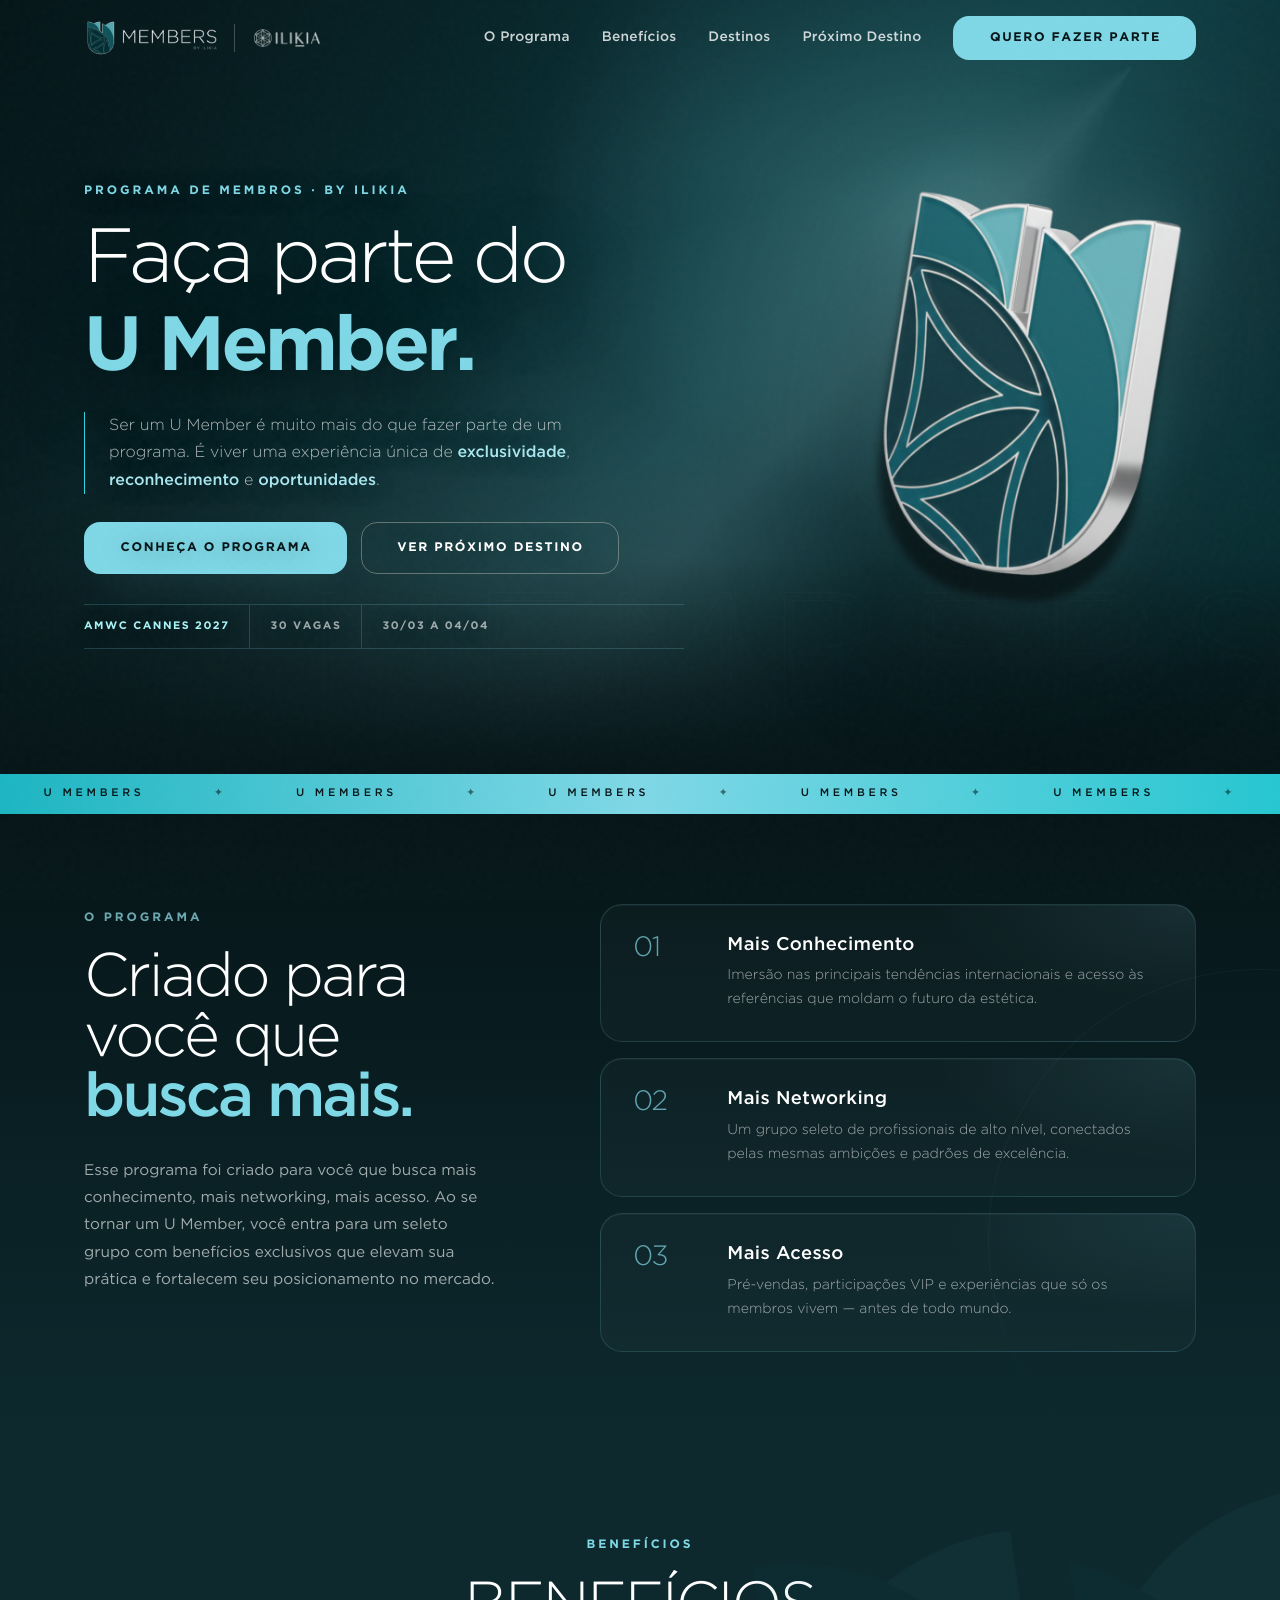
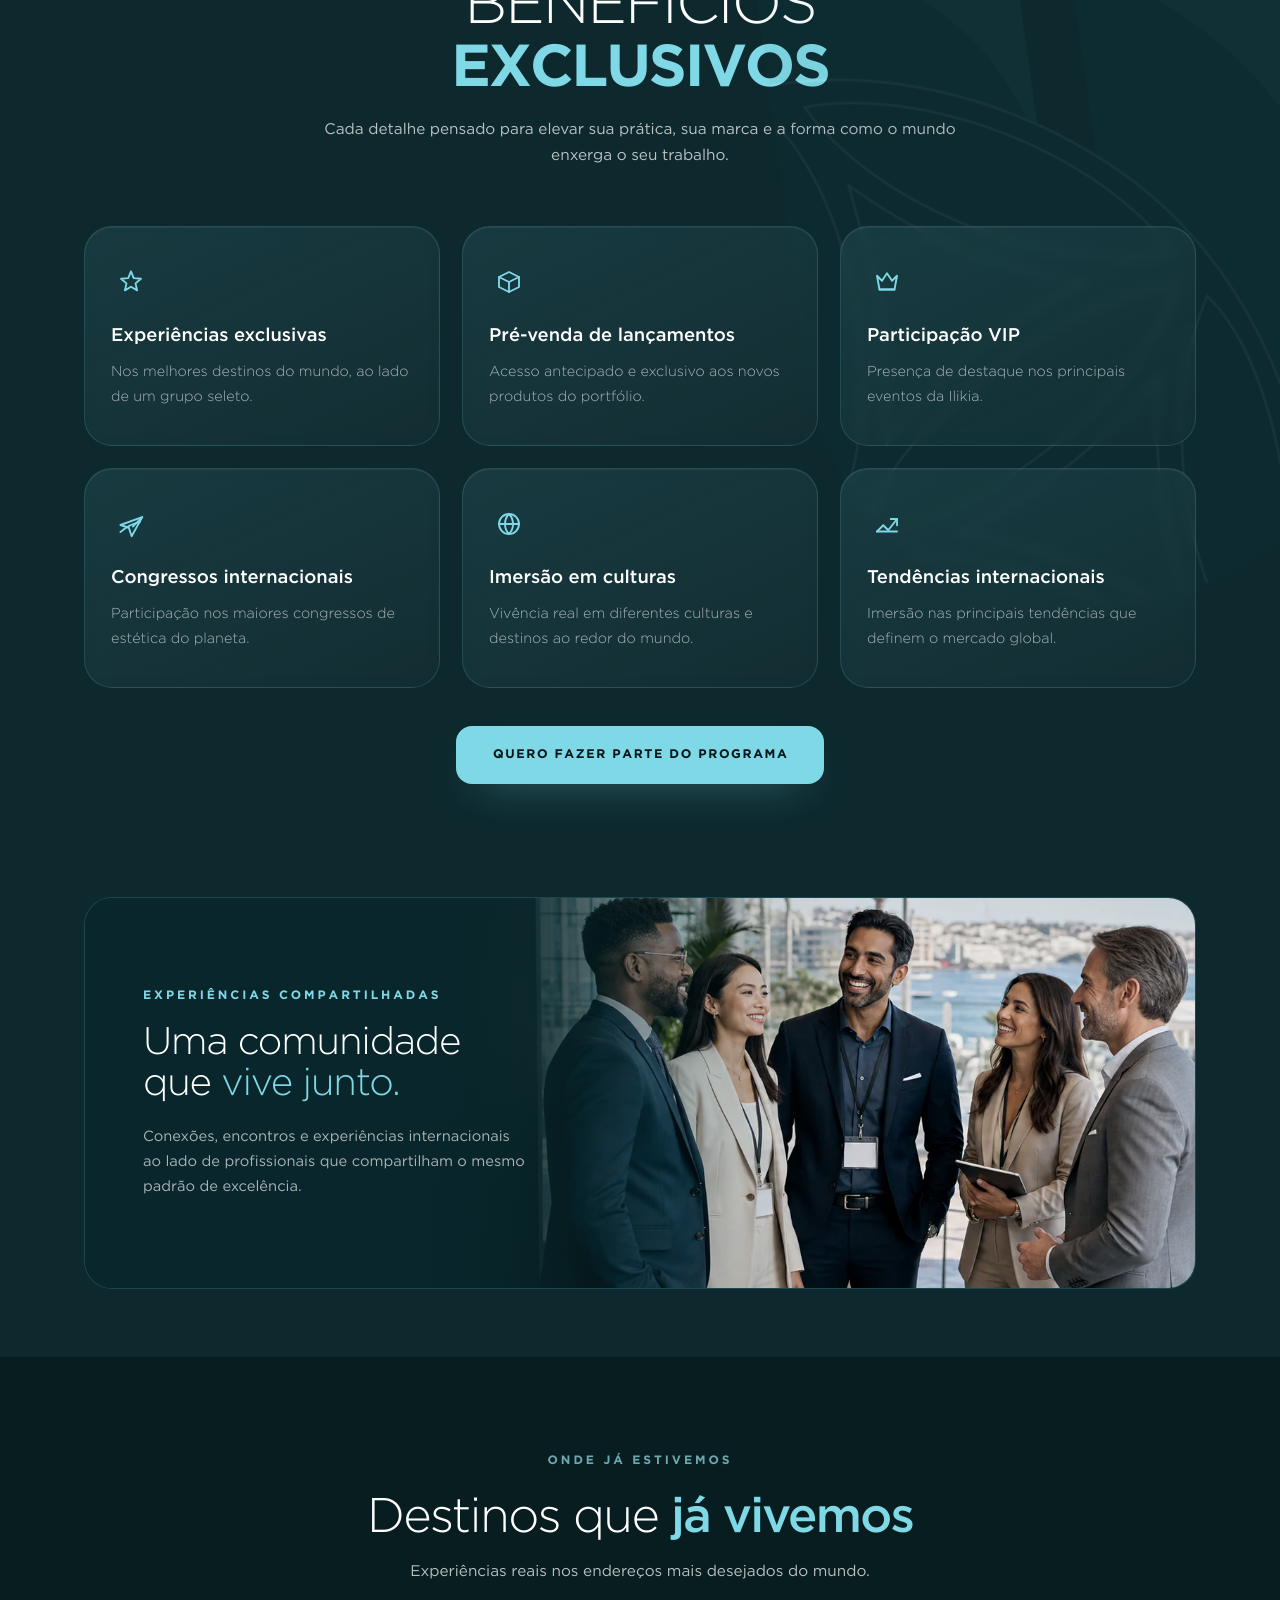
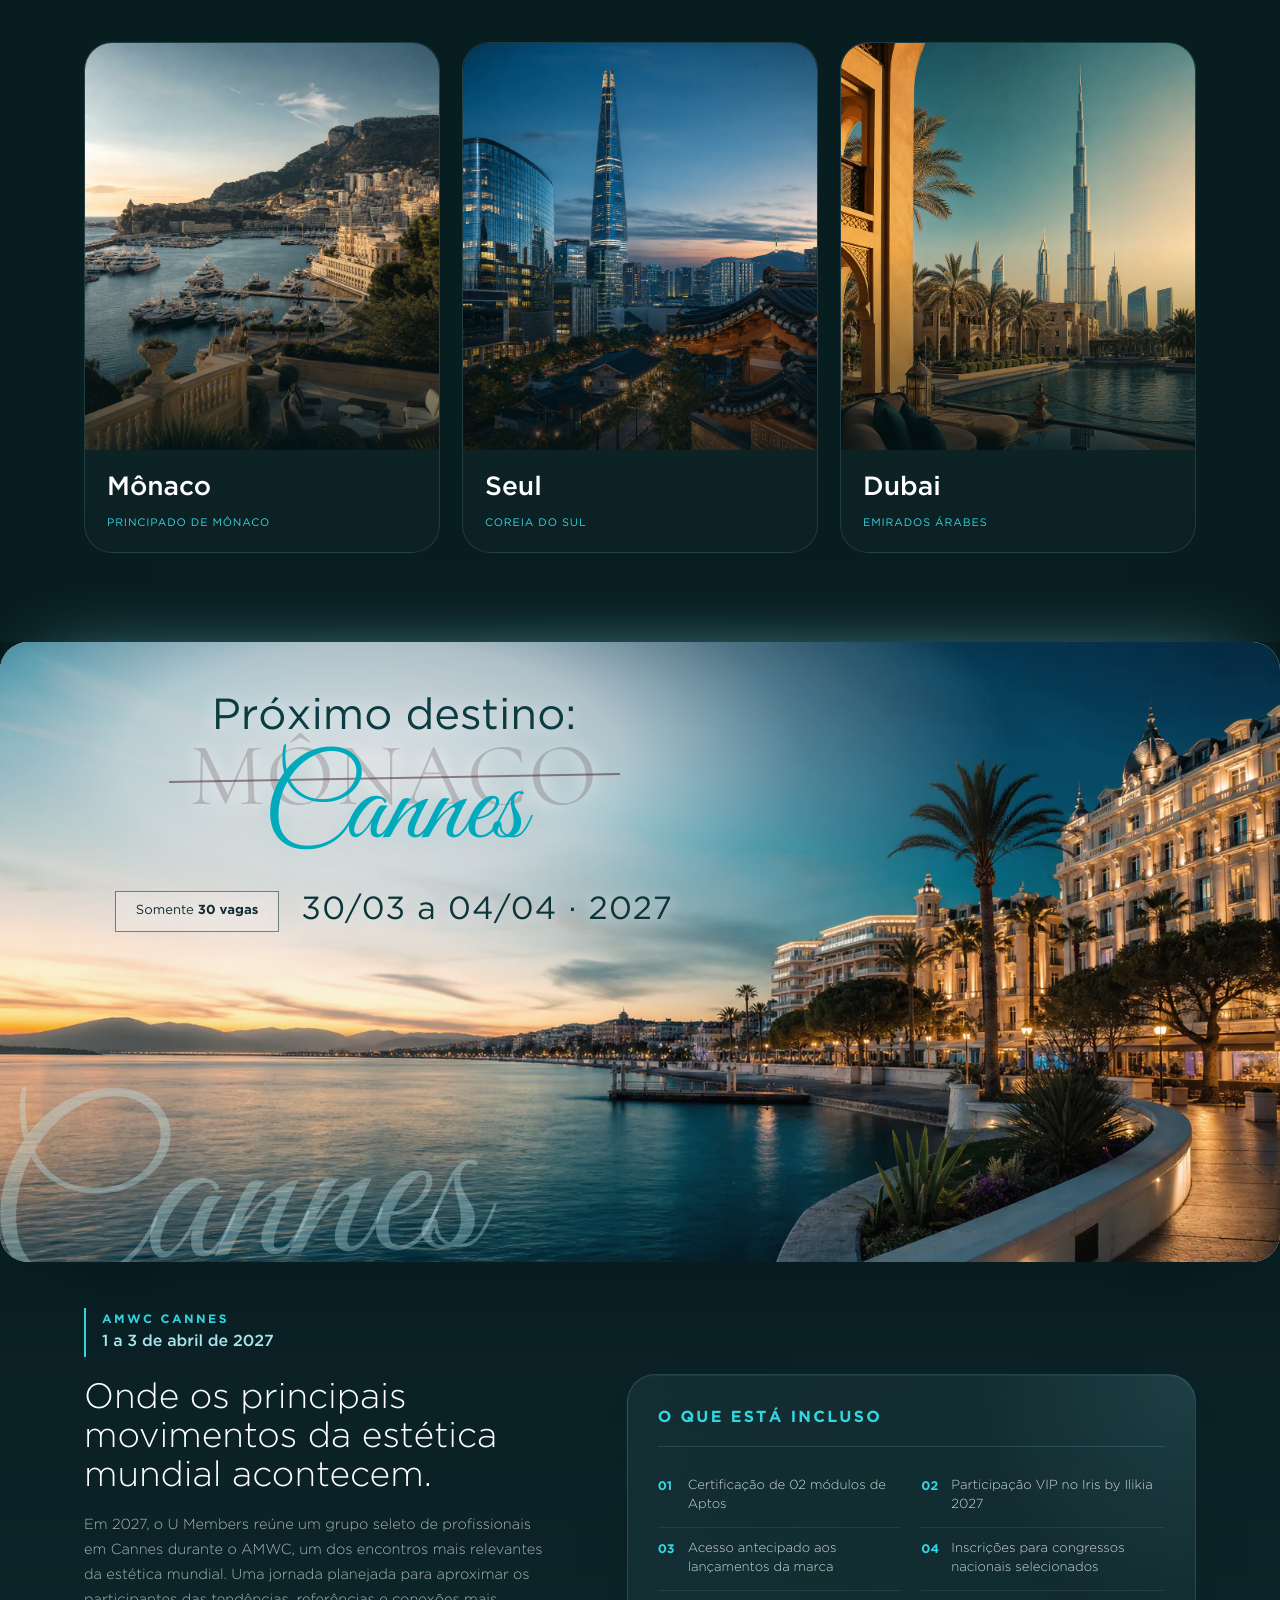
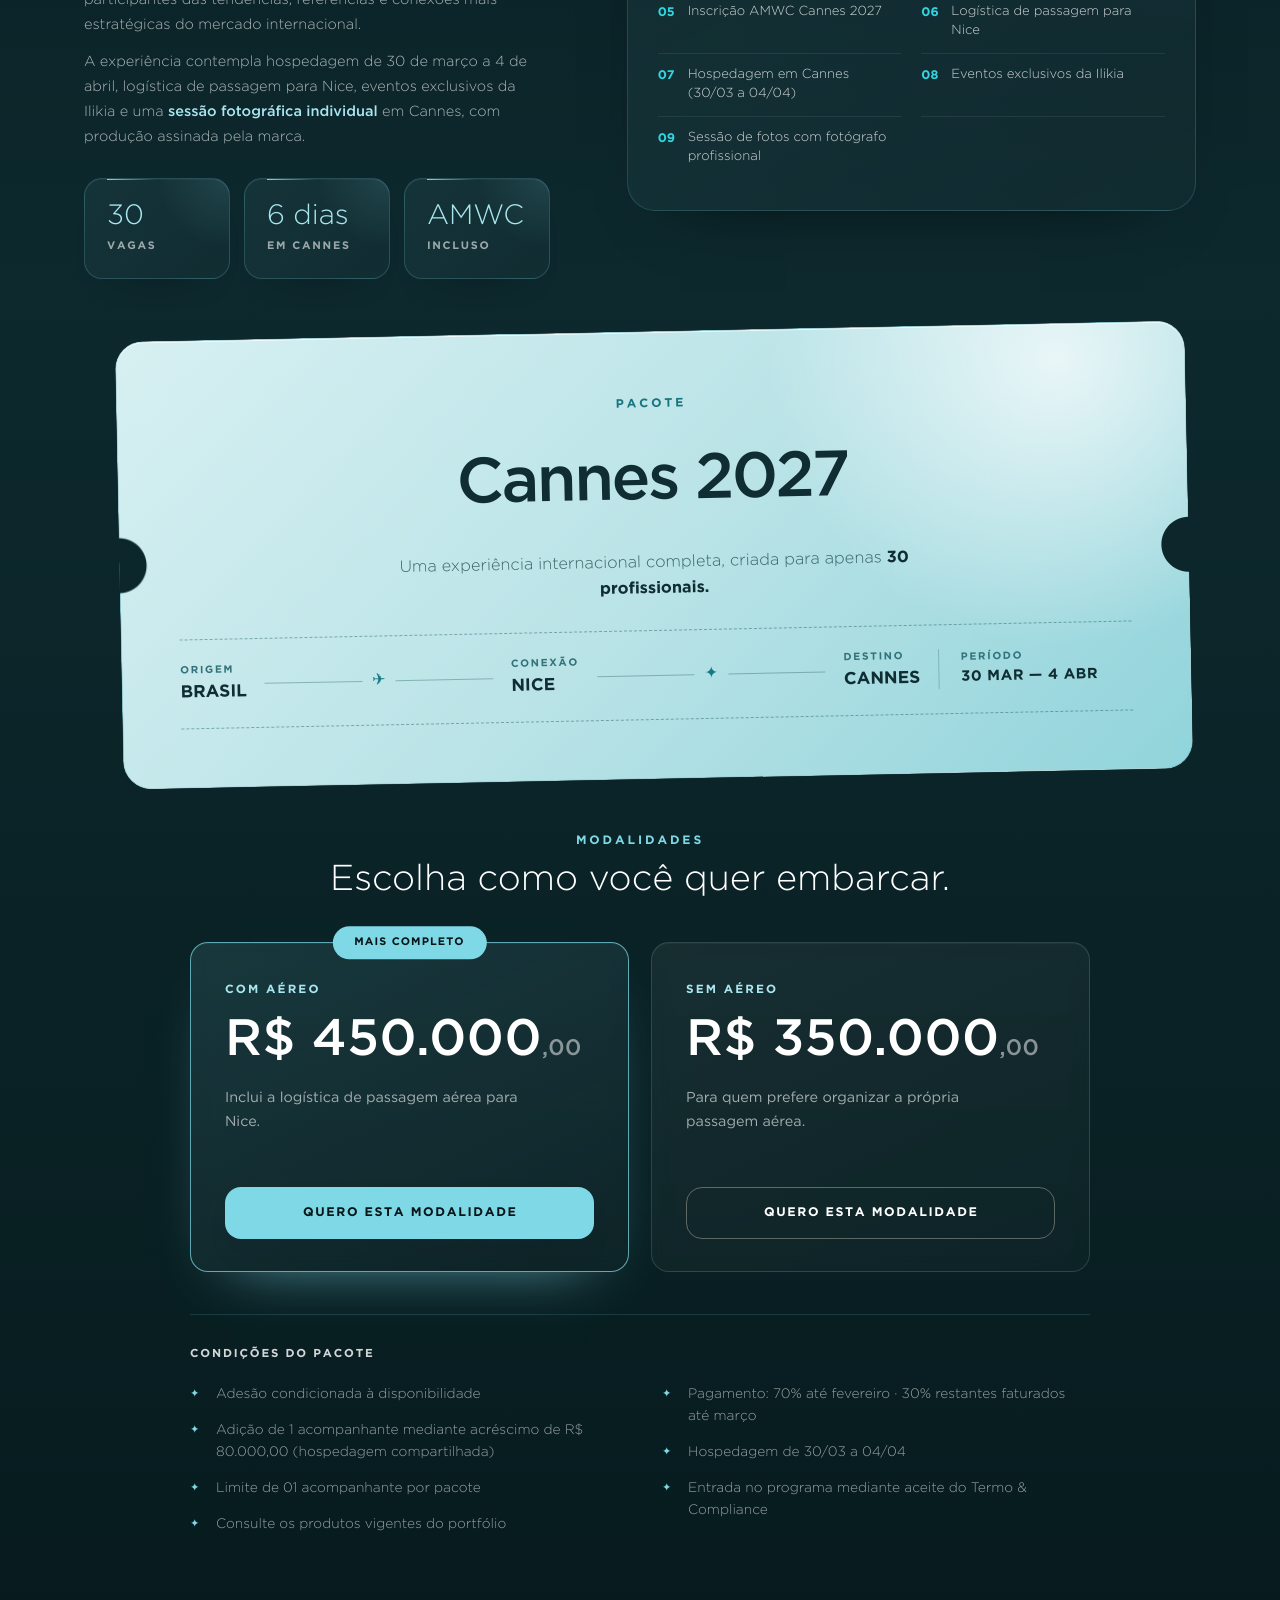
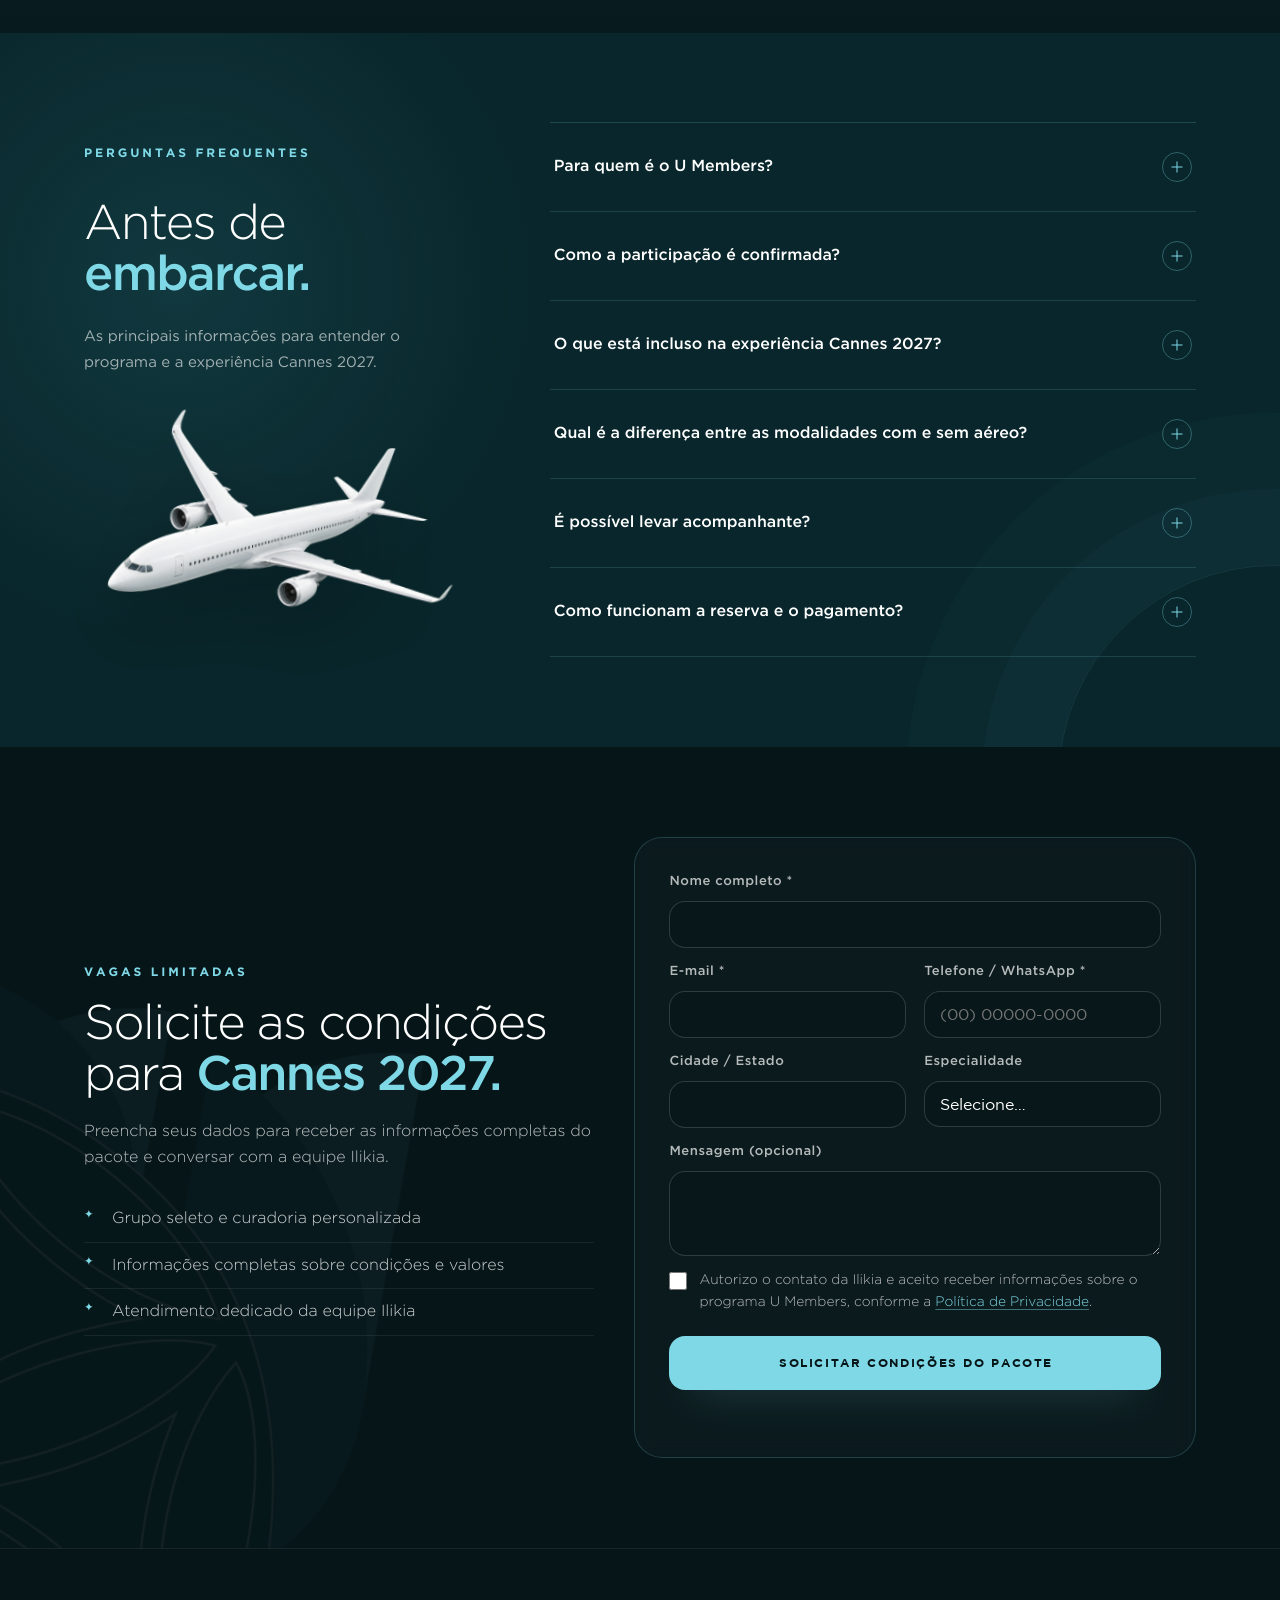
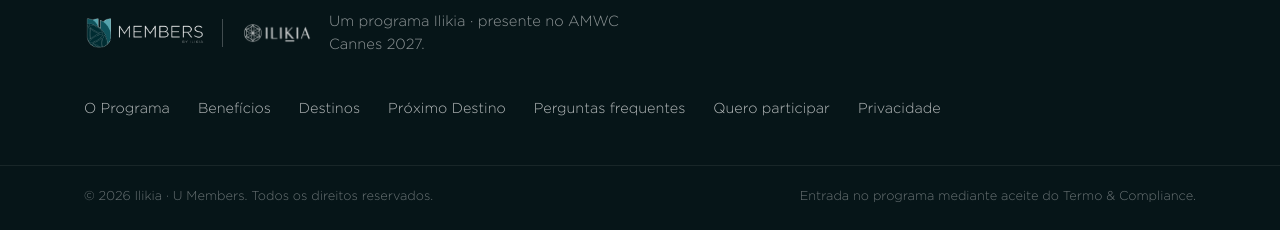
==== commit 51d80e4e: "ajustes Mari 13/07: espacamento eyebrow->titulo, frase centralizada no botao (text-indent compensa t" ====
--- a/index.html
+++ b/index.html
@@ -69,7 +69,7 @@
         </div>
       </div>
       <figure class="hero-trophy reveal" aria-hidden="true">
-        <img src="materiais/BRANDING 2026 (1).png" alt="" />
+        <img src="assets/brand/branding-2026.png" alt="" />
       </figure>
     </div>
     <a href="#programa" class="scroll-cue" aria-label="Rolar para baixo"><span></span></a>
@@ -275,12 +275,12 @@
           <div class="cannes-facts" aria-label="Destaques da experiência">
             <div><strong>30</strong><span>vagas</span></div>
             <div><strong>6 dias</strong><span>em Cannes</span></div>
-            <div><strong>AMWC</strong><span>incluído</span></div>
+            <div><strong>AMWC</strong><span>incluso</span></div>
           </div>
         </div>
 
         <aside class="cannes-benefits reveal">
-          <h4>O que está incluído</h4>
+          <h4>O que está incluso</h4>
           <ol class="cb-list">
             <li>Certificação de 02 módulos de Aptos</li>
             <li>Participação VIP no Iris by Ilikia 2027</li>
@@ -371,7 +371,7 @@
           <div class="faq-answer"><p>O envio do formulário registra o interesse, mas não garante a vaga. A adesão está condicionada à disponibilidade e ao aceite do Termo &amp; Compliance do programa.</p></div>
         </details>
         <details class="faq-item">
-          <summary>O que está incluído na experiência Cannes 2027?<span aria-hidden="true"></span></summary>
+          <summary>O que está incluso na experiência Cannes 2027?<span aria-hidden="true"></span></summary>
           <div class="faq-answer"><p>O pacote reúne hospedagem em Cannes, inscrição no AMWC, logística para Nice conforme a modalidade escolhida, eventos Ilikia, experiências exclusivas e os demais itens apresentados nesta página.</p></div>
         </details>
         <details class="faq-item">
--- a/styles.css
+++ b/styles.css
@@ -72,7 +72,7 @@
 /* ---------- Typography helpers ---------- */
 .display {
   font-family:var(--font-body); font-weight:300;
-  font-size:clamp(2.4rem,6vw,4.6rem); line-height:1;
+  font-size:clamp(2.4rem,6vw,4.6rem); line-height:1.06;
   letter-spacing:.02em; text-transform:uppercase; color:#fff;
 }
 .display .accent-line { font-weight:700; }
@@ -402,7 +402,7 @@
 .section-intro { max-width:670px; font-size:1rem; line-height:1.85; }
 .accent, .accent-line { color:var(--cyan); }
 
-.btn { border-radius:2px; padding-inline:34px; font-size:.78rem; letter-spacing:.13em; }
+.btn { border-radius:2px; padding-inline:34px; font-size:.78rem; letter-spacing:.13em; text-indent:.13em; }
 .btn-cyan { background:linear-gradient(135deg,var(--crystal),var(--cyan) 58%,#2CBEC9); color:var(--deep-3); box-shadow:0 18px 42px -24px rgba(127,216,230,.9); }
 .btn-cyan:hover { background:linear-gradient(135deg,#fff,var(--cyan-soft) 58%,#50CCD6); box-shadow:0 24px 48px -24px rgba(127,216,230,.9); }
 .btn-ghost { background:transparent; border-color:rgba(238,229,212,.35); }
@@ -688,14 +688,14 @@
    ========================================================= */
 .section { padding:clamp(68px,7vw,96px) 0; }
 .section-head { margin-bottom:clamp(38px,5vw,56px); }
-.section-head .kicker, .eyebrow { margin-bottom:12px; }
+.section-head .kicker, .eyebrow { margin-bottom:22px; }
 .display { font-size:clamp(2.1rem,4.7vw,3.7rem); }
 .display-sub { font-size:clamp(2rem,3.8vw,3.25rem); line-height:1.06; }
 .section-intro { margin-top:16px; max-width:640px; font-size:.96rem; line-height:1.7; }
 
 .hero { min-height:auto; padding:116px 0 64px; }
 .hero-inner { gap:clamp(28px,5vw,70px); }
-.hero-title { font-size:clamp(3.1rem,6vw,5.4rem); line-height:.92; }
+.hero-title { font-size:clamp(3.1rem,6vw,5.4rem); line-height:1.02; }
 .hero-lead { margin-top:24px; line-height:1.7; }
 .hero-actions { margin-top:28px; }
 .hero-notes { margin-top:30px; }
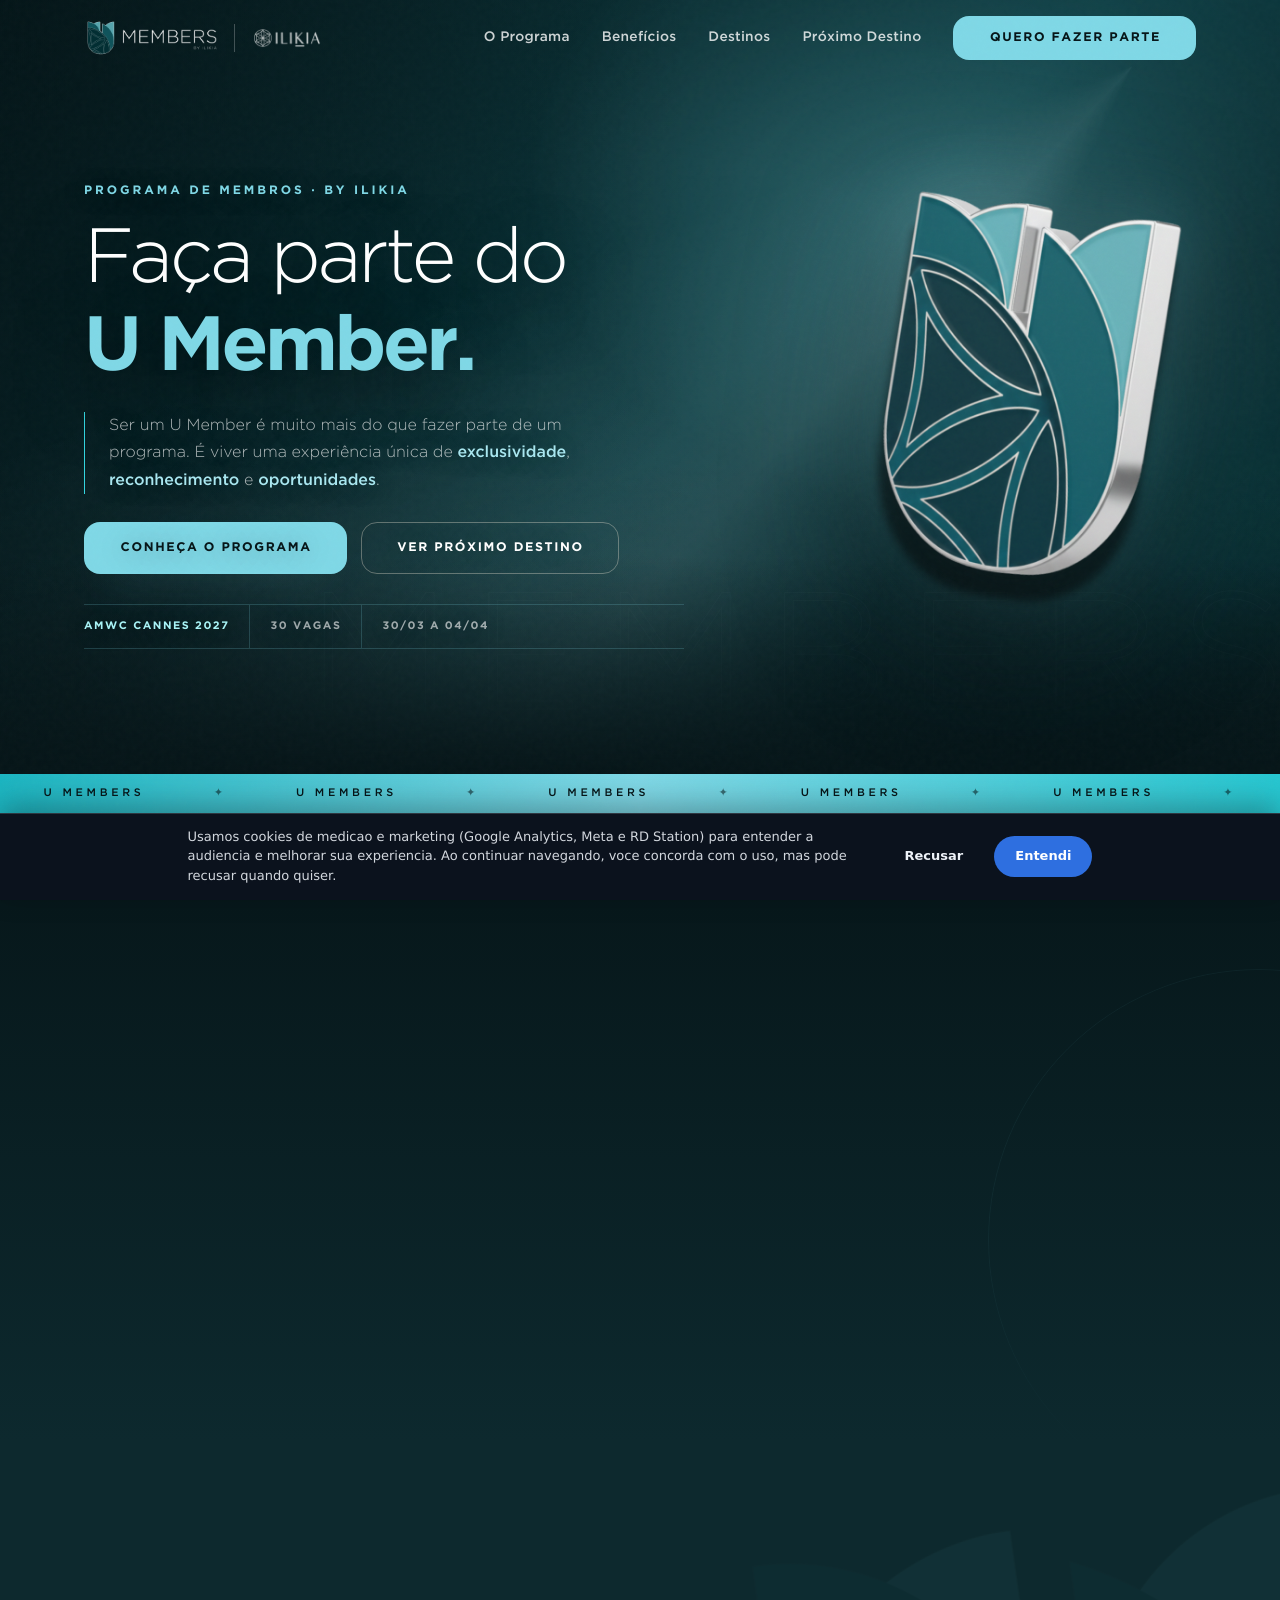
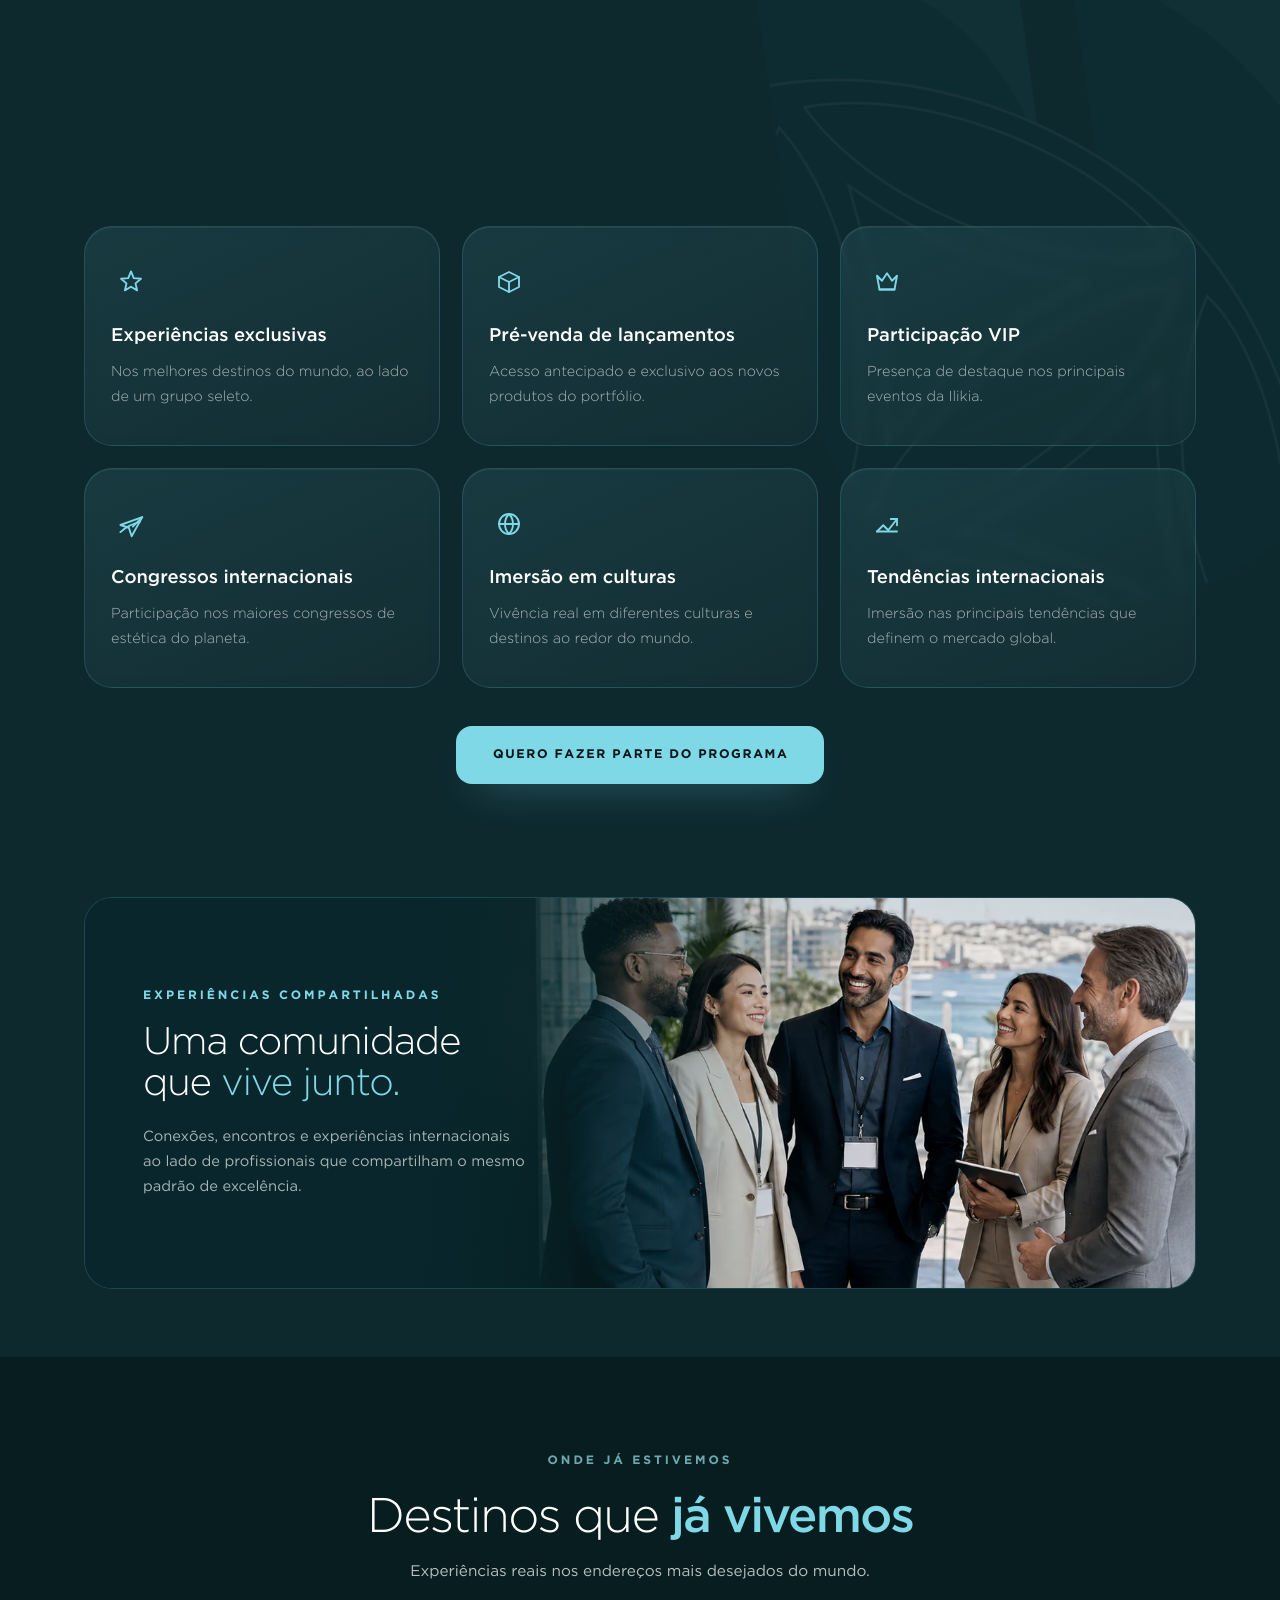
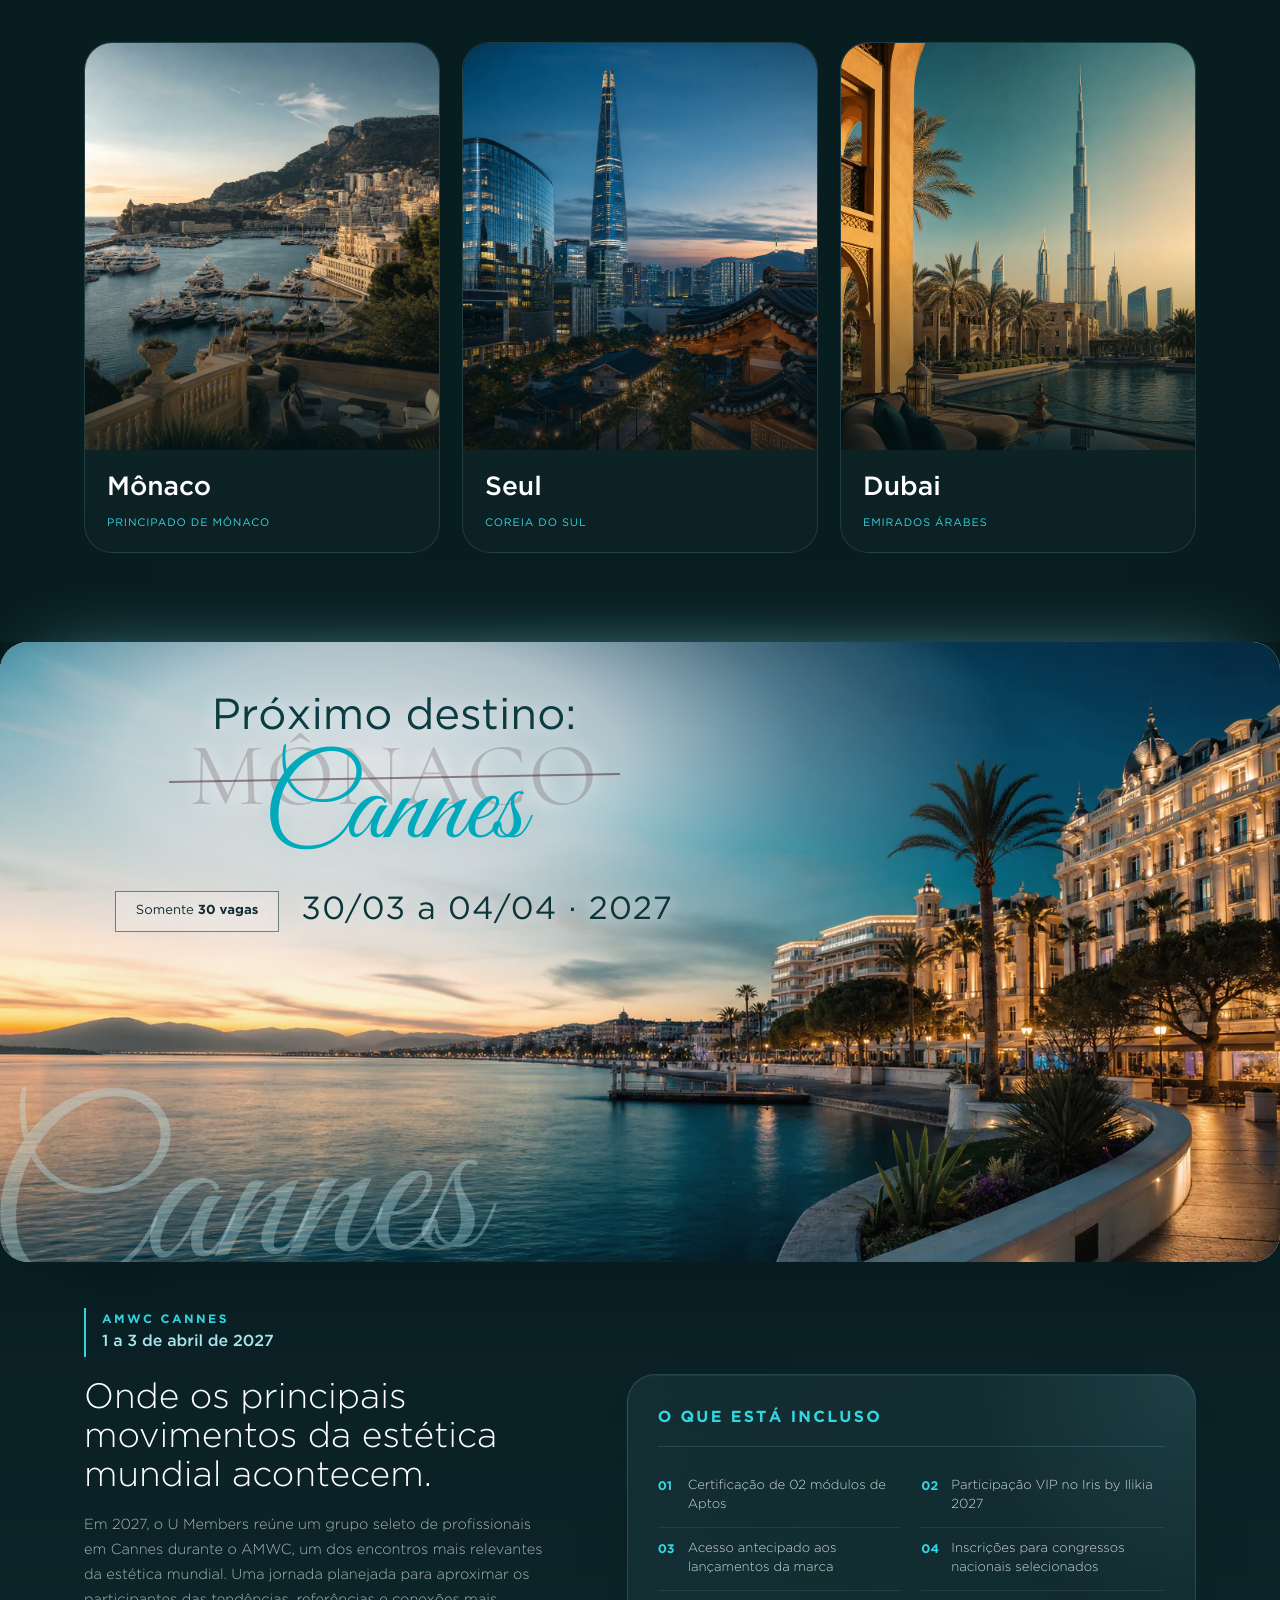
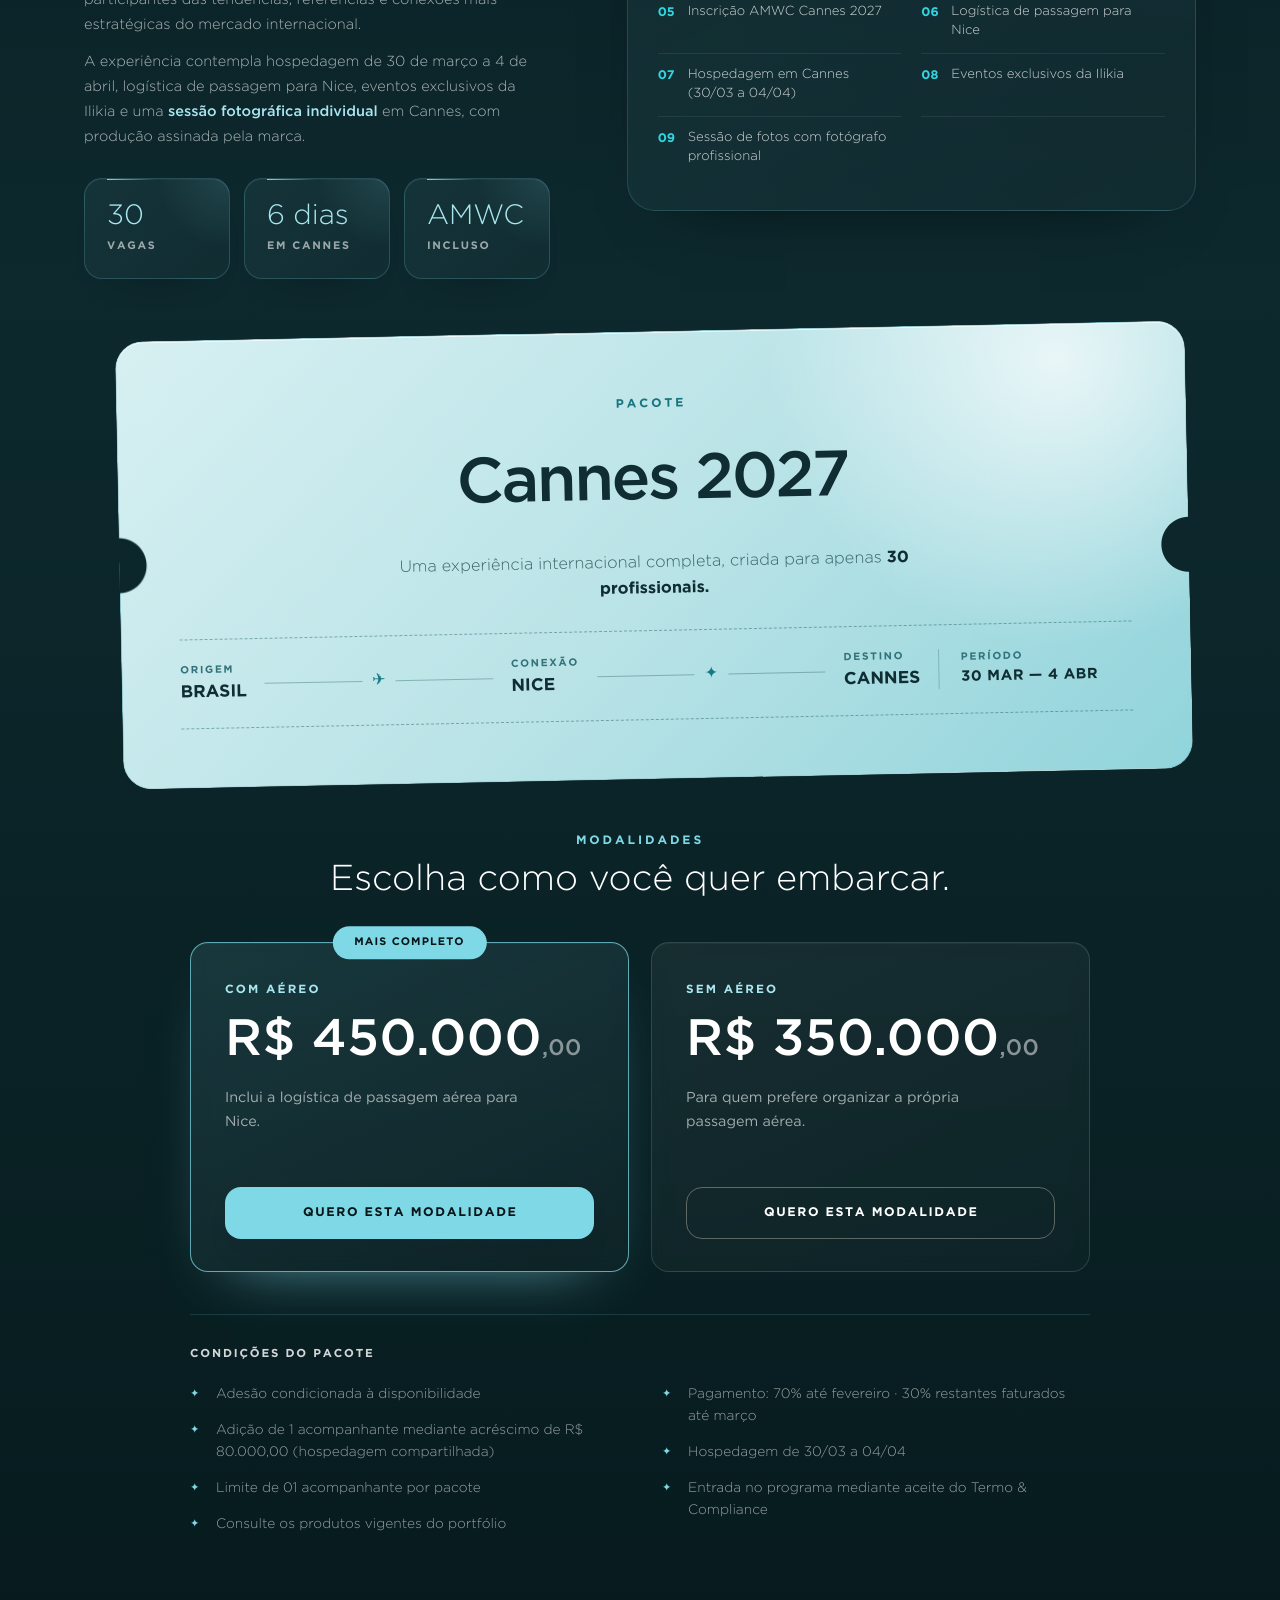
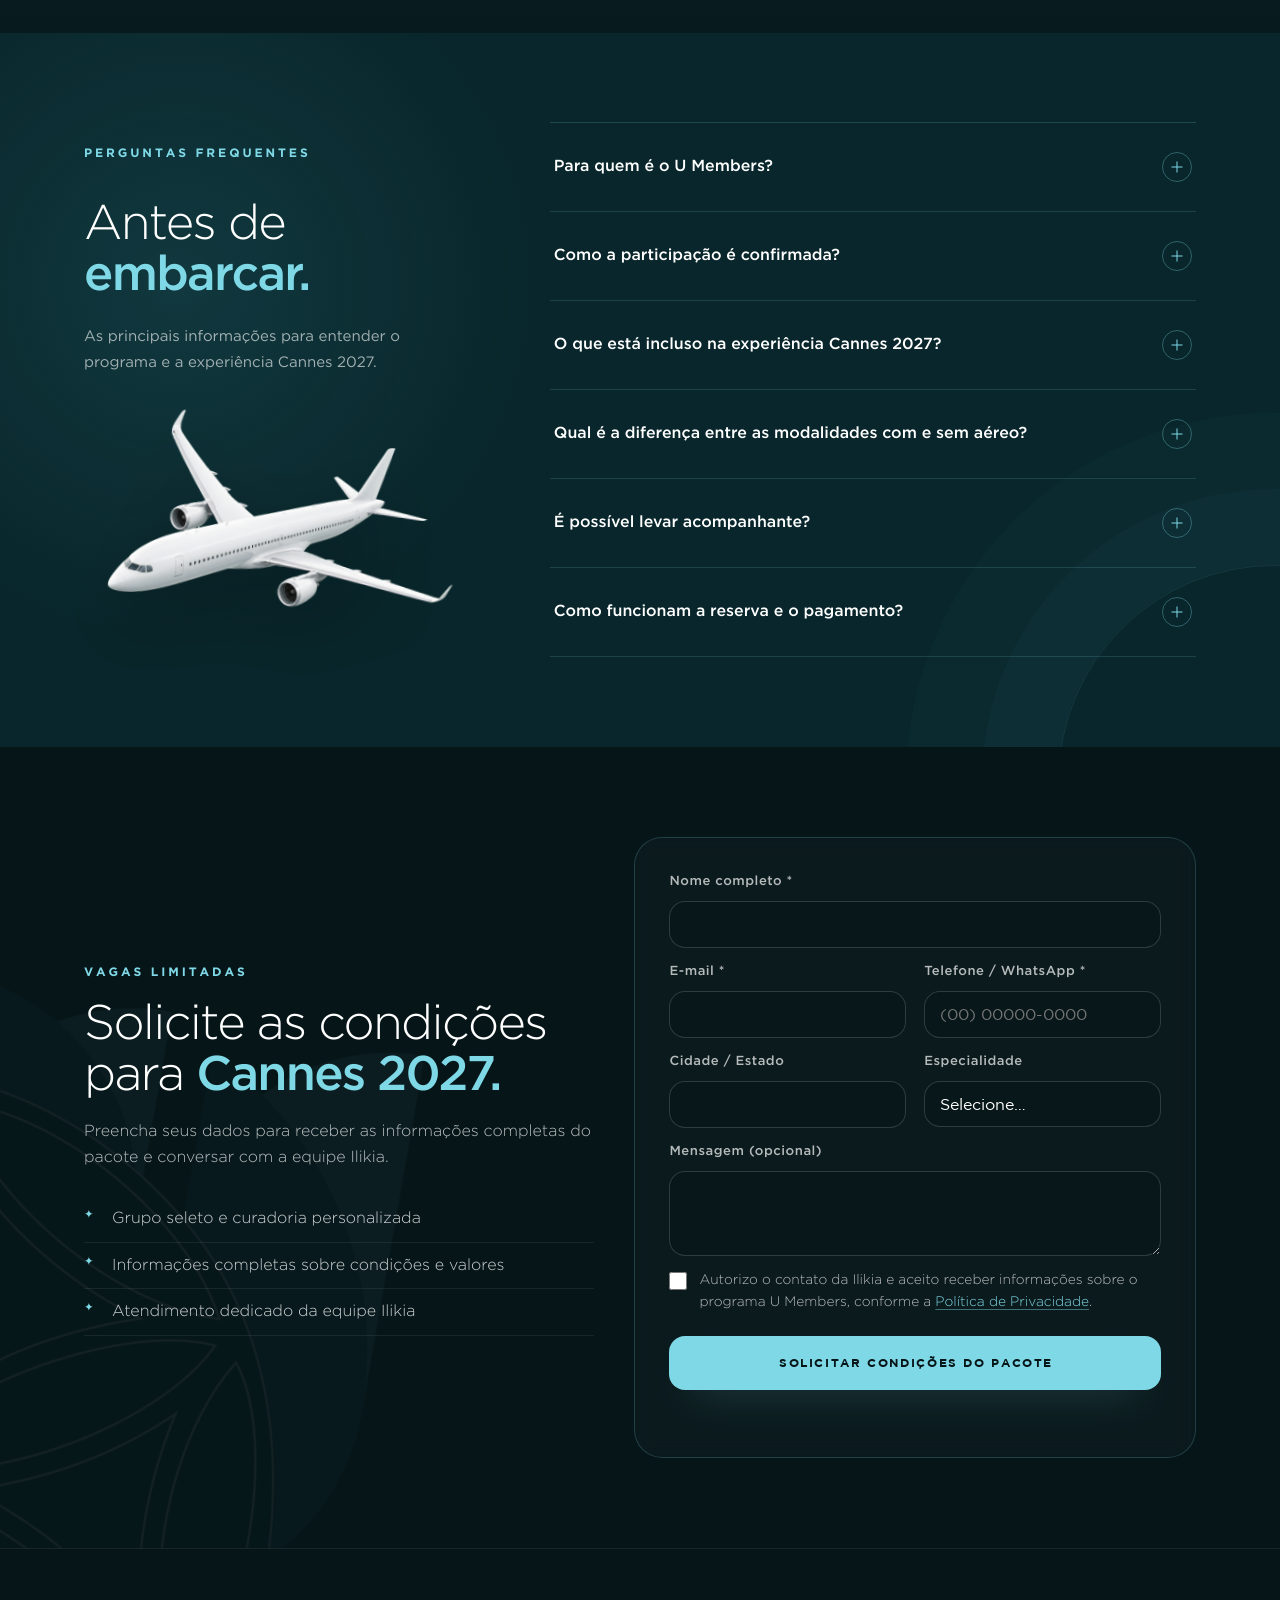
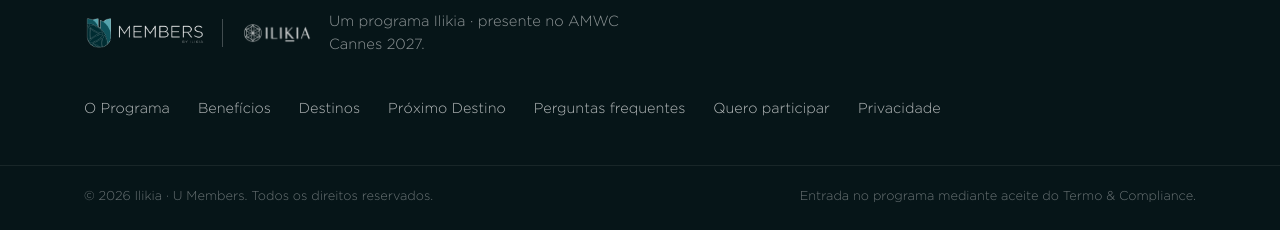
==== commit be4d57b8: "tracking: camada ILIKIA (gateway __TRK__ pixel oficial + banner LGPD opt-out) - padrao das LPs da ma" ====
--- a/index.html
+++ b/index.html
@@ -14,6 +14,11 @@
   <link rel="preconnect" href="https://fonts.gstatic.com" crossorigin />
   <link href="https://fonts.googleapis.com/css2?family=Cormorant:ital,wght@1,400;1,500&amp;family=Great+Vibes&amp;display=swap" rel="stylesheet" />
   <link rel="stylesheet" href="styles.css?v=20260713-28" />
+
+  <!-- Tracking global ILIKIA - Pixel + GA4 + CAPI (server-side) via gateway -->
+  <script>window.__TRK__={brand:'ilikia',pixelId:'666277432116339',ga4Id:'',collect:'https://track-ilikia.koko.ag/collect'};</script>
+  <noscript><img height="1" width="1" style="display:none"
+  src="https://www.facebook.com/tr?id=666277432116339&ev=PageView&noscript=1" alt=""/></noscript>
 </head>
 <body>
 
@@ -482,5 +487,50 @@
   <a href="#formulario" class="mobile-sticky-cta" id="mobileStickyCta">Solicitar condições</a>
 
   <script src="script.js?v=20260713-04"></script>
+
+  <!-- ===== Aviso de cookies (modelo opt-out): tracking carrega por padrao; so para se "Recusar" ===== -->
+  <style>
+    #cookieBanner{position:fixed;left:0;right:0;bottom:0;z-index:99999;display:flex;gap:16px;align-items:center;justify-content:center;flex-wrap:wrap;padding:14px 20px;background:rgba(12,18,30,.95);backdrop-filter:blur(8px);-webkit-backdrop-filter:blur(8px);border-top:1px solid rgba(255,255,255,.14);color:#EEF2F8;font-family:system-ui,-apple-system,'Segoe UI',Roboto,sans-serif;box-shadow:0 -8px 30px rgba(0,0,0,.3);transform:translateY(110%);transition:transform .35s ease}
+    #cookieBanner.show{transform:translateY(0)}
+    #cookieBanner p{font-size:13px;line-height:1.5;max-width:680px;margin:0;color:rgba(238,242,248,.88)}
+    #cookieBanner .cookie-actions{display:flex;gap:10px;flex-wrap:wrap}
+    #cookieBanner button{font:inherit;font-size:13px;font-weight:600;border-radius:999px;padding:9px 20px;cursor:pointer;border:1px solid transparent;transition:background .2s,border-color .2s}
+    #cookieAccept{background:#2E6FE0;color:#fff}#cookieAccept:hover{background:#1E50C9}
+    #cookieReject{background:transparent;color:#EEF2F8;border-color:rgba(255,255,255,.34)}#cookieReject:hover{border-color:#fff}
+    @media(max-width:640px){#cookieBanner{padding:12px 14px;gap:10px}#cookieBanner .cookie-actions{width:100%}#cookieBanner button{flex:1}}
+  </style>
+  <div id="cookieBanner" role="dialog" aria-label="Aviso de cookies" aria-live="polite" hidden>
+    <p>Usamos cookies de medicao e marketing (Google Analytics, Meta e RD Station) para entender a audiencia e melhorar sua experiencia. Ao continuar navegando, voce concorda com o uso, mas pode recusar quando quiser.</p>
+    <div class="cookie-actions">
+      <button type="button" id="cookieReject">Recusar</button>
+      <button type="button" id="cookieAccept">Entendi</button>
+    </div>
+  </div>
+  <script>
+    // Gerenciador de cookies (modelo opt-out): o tracking carrega por padrao e SO e bloqueado se a pessoa clicar "Recusar".
+    (function(){
+      var KEY='ilikia_cookie_consent', loaded=false;
+      function loadTracking(){
+        if(loaded)return; loaded=true;
+        var rd=document.createElement('script'); rd.async=true; rd.type='text/javascript';
+        rd.src='https://d335luupugsy2.cloudfront.net/js/loader-scripts/2056125a-72c4-4ead-8cb4-bb42c603b2fe-loader.js';
+        document.head.appendChild(rd);
+        var g=document.createElement('script'); g.async=true;
+        g.src='https://track-ilikia.koko.ag/t.js';
+        document.head.appendChild(g);
+      }
+      function get(){ try{return localStorage.getItem(KEY);}catch(e){return null;} }
+      function set(v){ try{localStorage.setItem(KEY,v);}catch(e){} }
+      var banner=document.getElementById('cookieBanner');
+      function show(){ if(banner){ banner.hidden=false; requestAnimationFrame(function(){ banner.classList.add('show'); }); } }
+      function hide(){ if(banner){ banner.classList.remove('show'); setTimeout(function(){ banner.hidden=true; },350); } }
+      var c=get();
+      if(c!=='denied'){ loadTracking(); }   // opt-out: rastreia por padrao
+      if(!c){ show(); }                      // aviso so ate a 1a escolha
+      var a=document.getElementById('cookieAccept'); if(a) a.addEventListener('click',function(){ set('granted'); hide(); loadTracking(); });
+      var r=document.getElementById('cookieReject'); if(r) r.addEventListener('click',function(){ set('denied'); hide(); location.reload(); });
+      document.querySelectorAll('[data-cookie-prefs]').forEach(function(el){ el.addEventListener('click',function(e){ e.preventDefault(); show(); }); });
+    })();
+  </script>
 </body>
 </html>
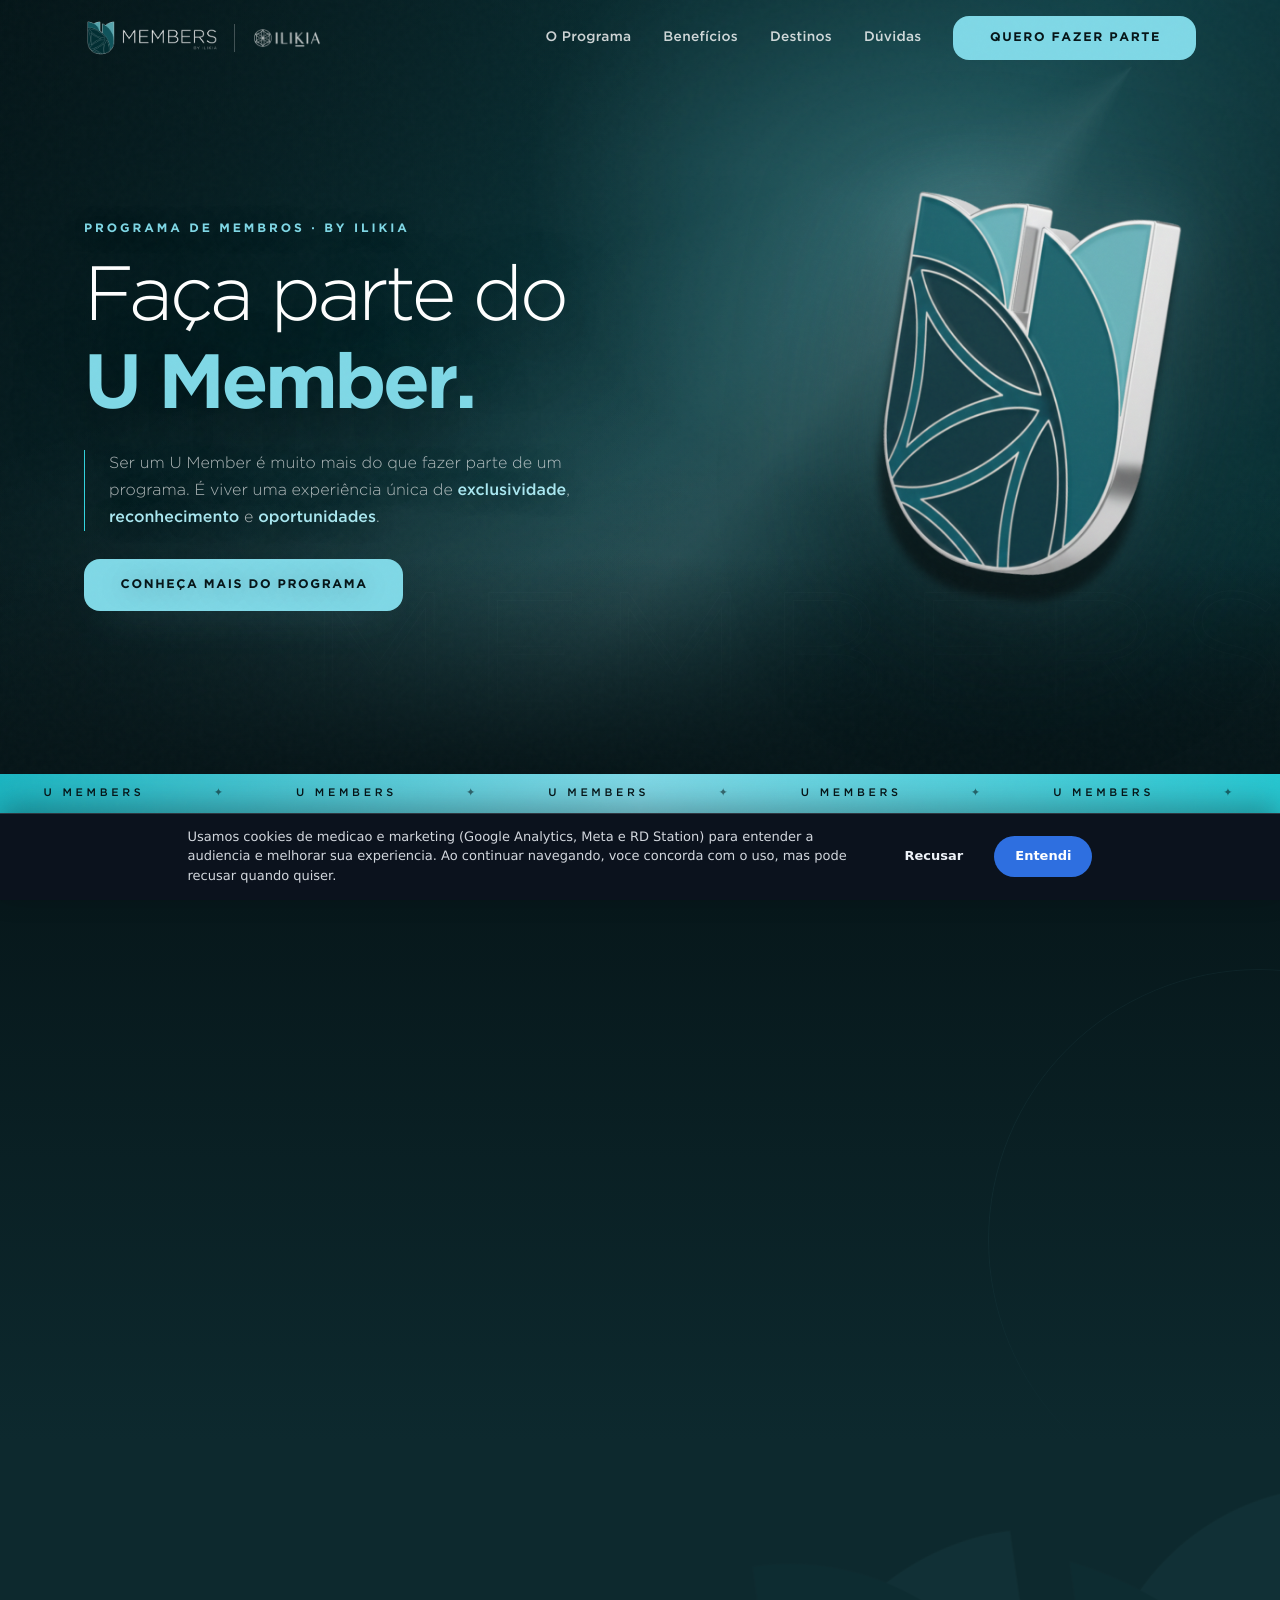
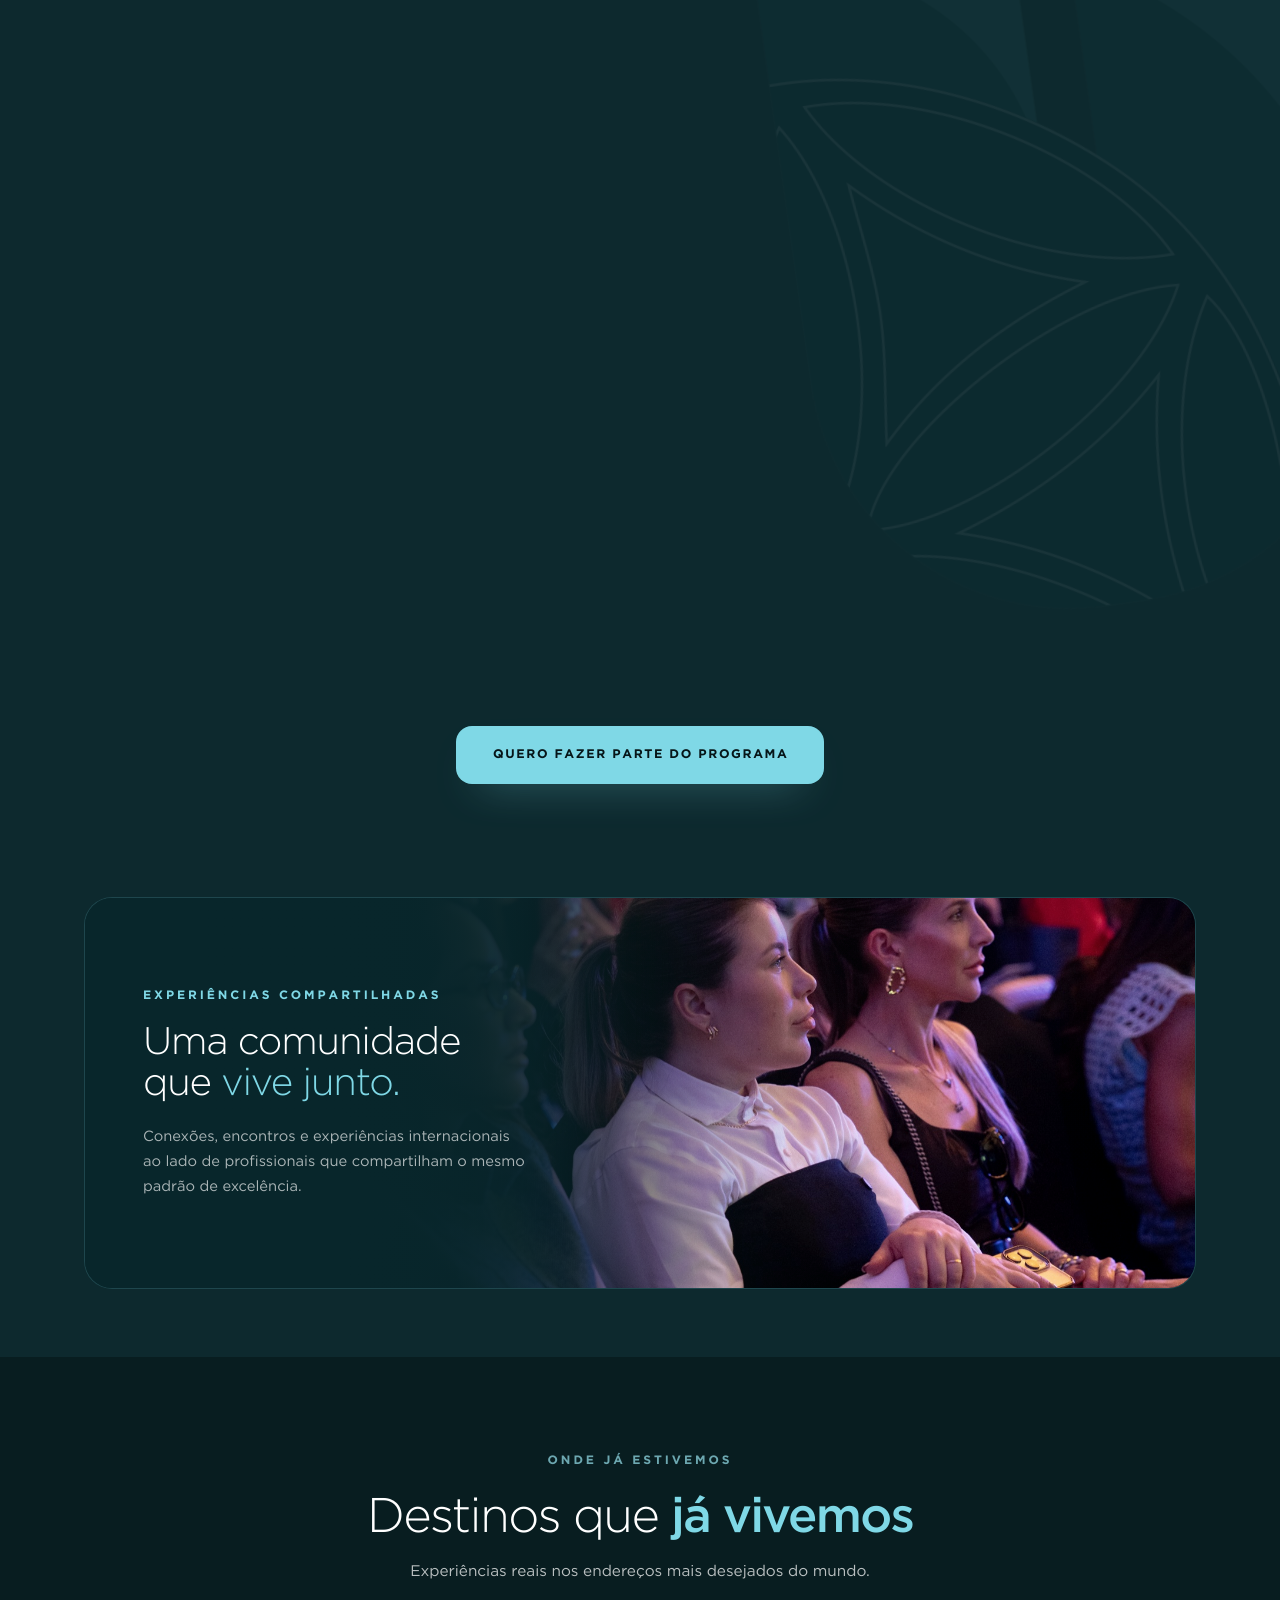
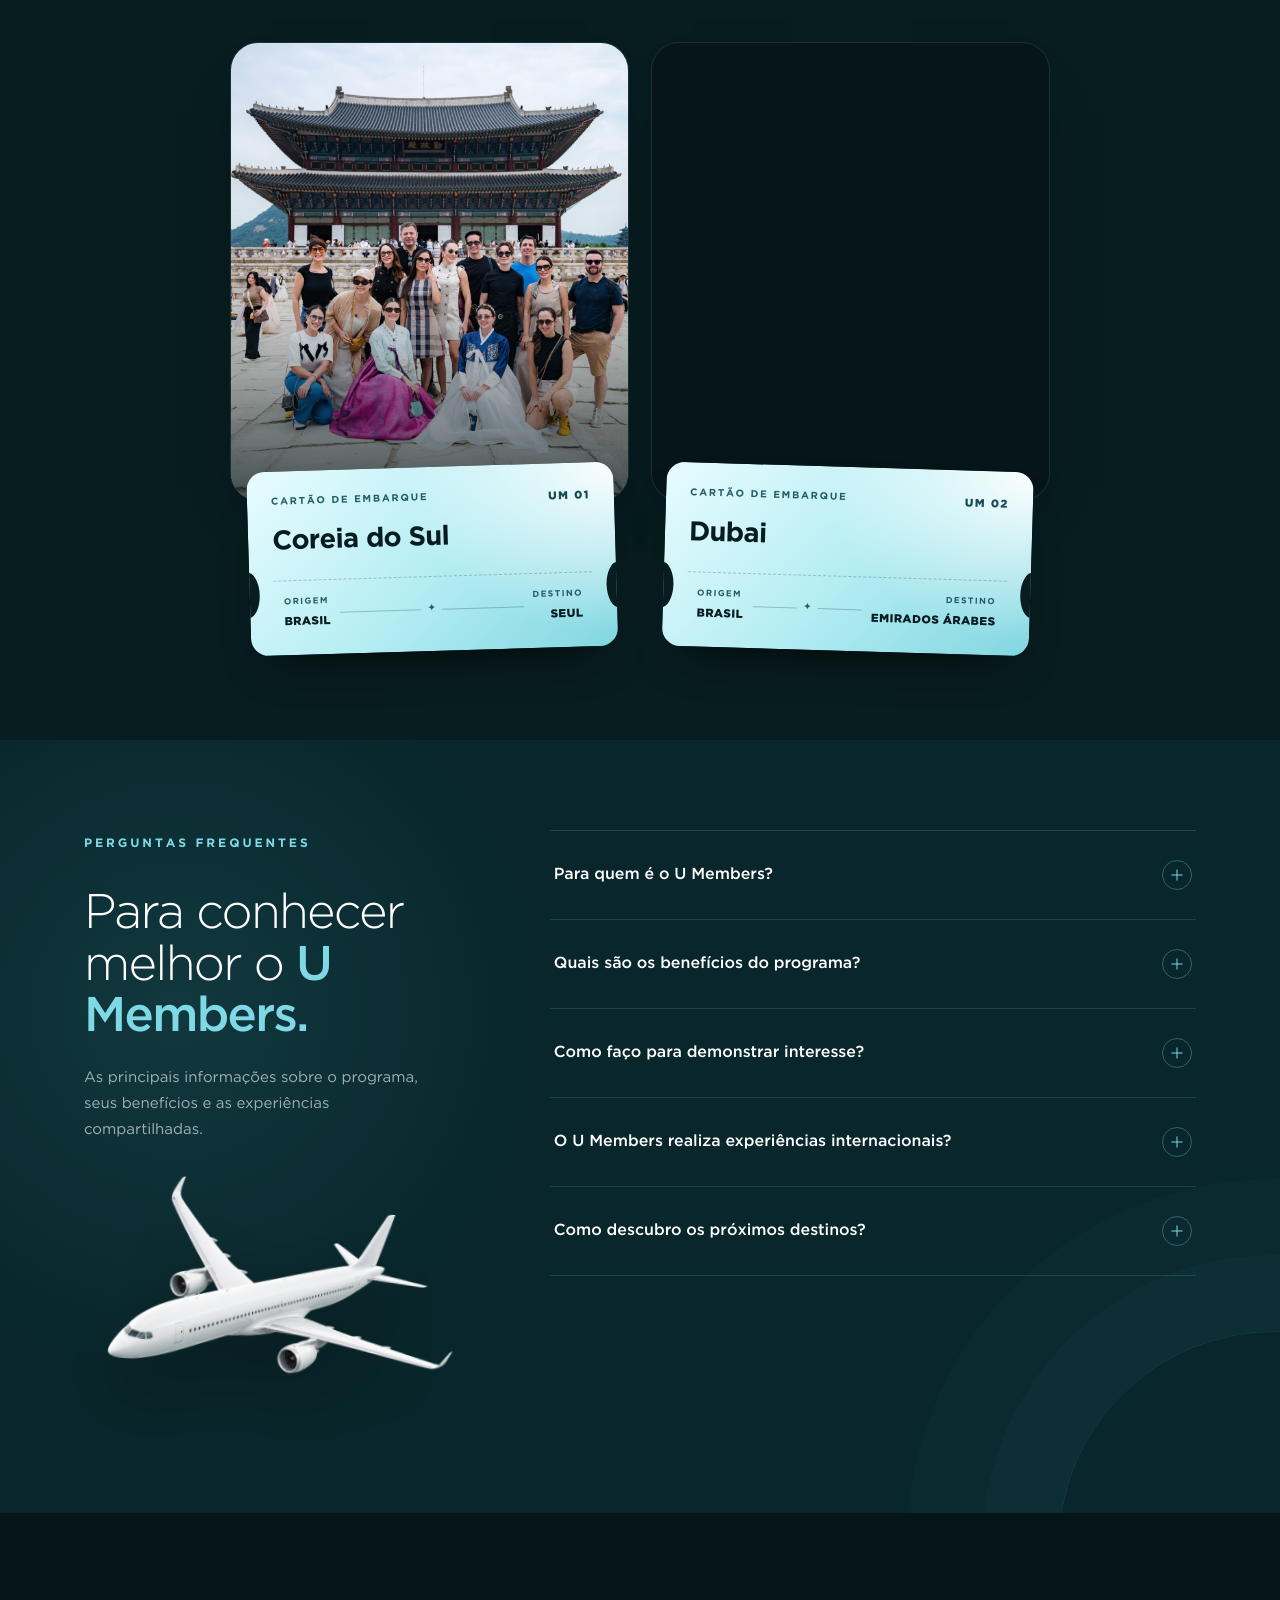
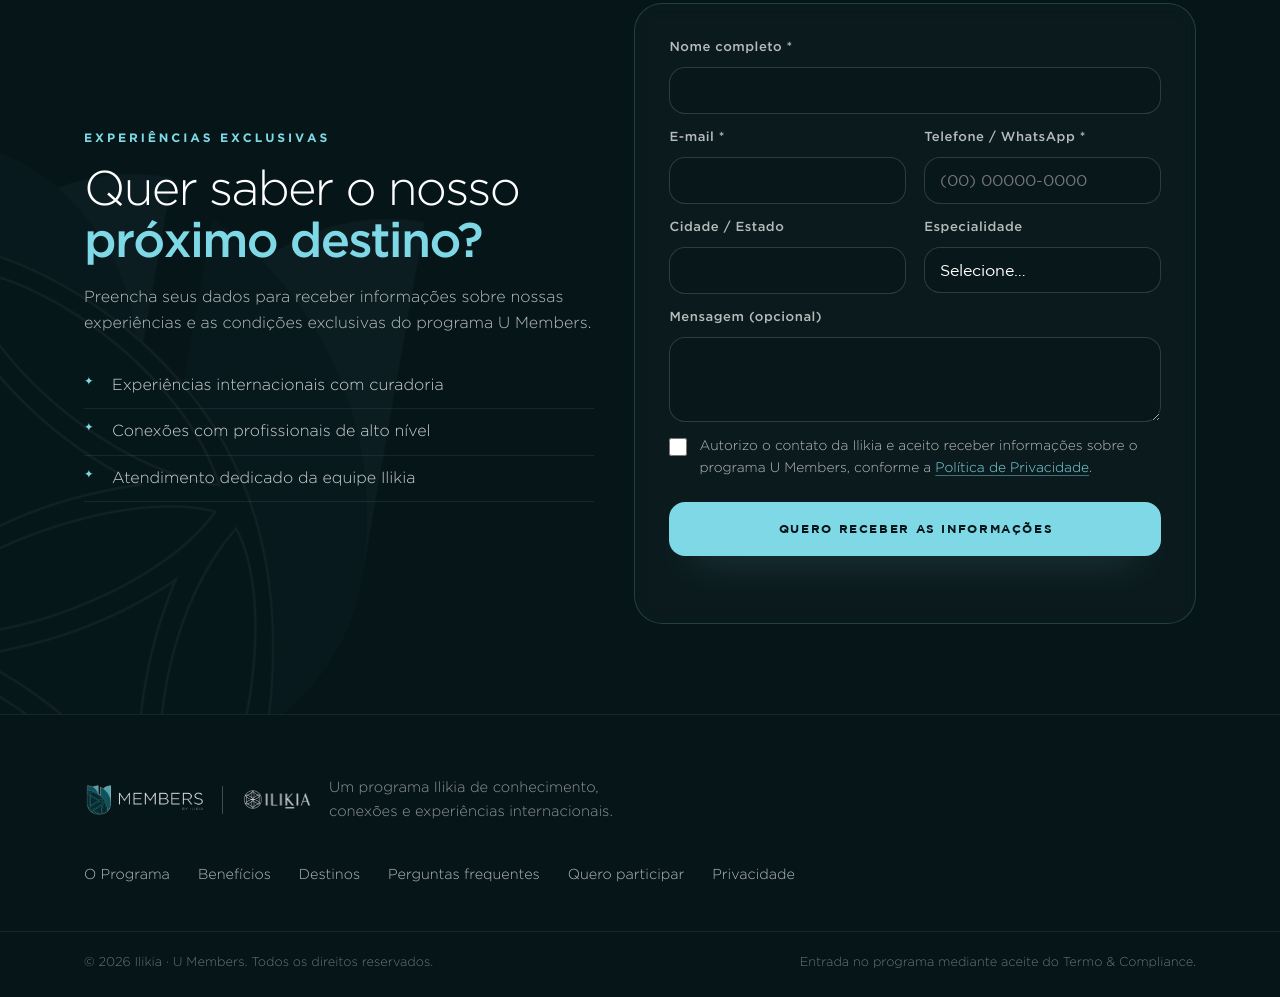
==== commit 781a4721: "feat: ajusta LP U Members conforme feedback" ====
--- a/index.html
+++ b/index.html
@@ -13,7 +13,7 @@
   <link rel="preconnect" href="https://fonts.googleapis.com" />
   <link rel="preconnect" href="https://fonts.gstatic.com" crossorigin />
   <link href="https://fonts.googleapis.com/css2?family=Cormorant:ital,wght@1,400;1,500&amp;family=Great+Vibes&amp;display=swap" rel="stylesheet" />
-  <link rel="stylesheet" href="styles.css?v=20260713-28" />
+  <link rel="stylesheet" href="styles.css?v=20260720-06" />
 
   <!-- Tracking global ILIKIA - Pixel + GA4 + CAPI (server-side) via gateway -->
   <script>window.__TRK__={brand:'ilikia',pixelId:'666277432116339',ga4Id:'',collect:'https://track-ilikia.koko.ag/collect'};</script>
@@ -34,7 +34,7 @@
         <a href="#programa">O Programa</a>
         <a href="#beneficios">Benefícios</a>
         <a href="#destinos">Destinos</a>
-        <a href="#cannes">Próximo Destino</a>
+        <a href="#faq">Dúvidas</a>
       </nav>
       <a href="#formulario" class="btn btn-cyan btn-sm nav-cta">Quero fazer parte</a>
       <button class="nav-toggle" id="navToggle" aria-label="Abrir menu" aria-expanded="false">
@@ -45,7 +45,7 @@
       <a href="#programa">O Programa</a>
       <a href="#beneficios">Benefícios</a>
       <a href="#destinos">Destinos</a>
-      <a href="#cannes">Próximo Destino</a>
+      <a href="#faq">Dúvidas</a>
       <a href="#formulario" class="btn btn-cyan">Quero fazer parte</a>
     </div>
   </header>
@@ -64,13 +64,7 @@
           <em>reconhecimento</em> e <em>oportunidades</em>.
         </p>
         <div class="hero-actions reveal">
-          <a href="#programa" class="btn btn-cyan">Conheça o programa</a>
-          <a href="#cannes" class="btn btn-ghost">Ver próximo destino</a>
-        </div>
-        <div class="hero-notes reveal" aria-label="Destaques do próximo destino">
-          <span>AMWC Cannes 2027</span>
-          <span>30 vagas</span>
-          <span>30/03 a 04/04</span>
+          <a href="#programa" class="btn btn-cyan">Conheça mais do programa</a>
         </div>
       </div>
       <figure class="hero-trophy reveal" aria-hidden="true">
@@ -209,8 +203,8 @@
           <h2>Uma comunidade que <span class="accent">vive junto.</span></h2>
           <p>Conexões, encontros e experiências internacionais ao lado de profissionais que compartilham o mesmo padrão de excelência.</p>
         </div>
-        <div class="community-images" aria-hidden="true">
-          <img src="imagens/generated/cannes-professional-community-v2.webp" alt="" width="1672" height="941" loading="lazy" decoding="async" />
+        <div class="community-images">
+          <img src="imagens/experiencias/u-members-dubai.jpg" alt="Participantes do U Members durante uma experiência internacional em Dubai" width="2000" height="1333" loading="lazy" decoding="async" />
         </div>
       </div>
     </div>
@@ -227,129 +221,35 @@
 
       <div class="destino-grid">
         <article class="destino-card reveal">
-          <div class="destino-photo d-monaco"><img src="imagens/generated/monaco-card-v2.webp" alt="Vista premium de Mônaco" width="900" height="1125" loading="lazy" decoding="async" /></div>
-          <div class="destino-info"><h3>Mônaco</h3><span>Principado de Mônaco</span></div>
+          <div class="destino-photo d-korea"><img src="imagens/experiencias/destino-coreia.jpg" alt="Grupo do U Members durante uma experiência na Coreia do Sul" width="2000" height="1333" loading="lazy" decoding="async" /></div>
+          <div class="destino-info destino-ticket">
+            <div class="destino-ticket-head">
+              <span class="destino-ticket-label">Cartão de embarque</span>
+              <span class="destino-ticket-code">UM 01</span>
+            </div>
+            <h3>Coreia do Sul</h3>
+            <div class="destino-route" aria-label="Rota Brasil para Seul">
+              <div><span>Origem</span><strong>Brasil</strong></div>
+              <i aria-hidden="true">✦</i>
+              <div><span>Destino</span><strong>Seul</strong></div>
+            </div>
+          </div>
         </article>
         <article class="destino-card reveal">
-          <div class="destino-photo d-korea"><img src="imagens/generated/seoul-card-v2.webp" alt="Vista premium de Seul, Coreia do Sul" width="900" height="1125" loading="lazy" decoding="async" /></div>
-          <div class="destino-info"><h3>Seul</h3><span>Coreia do Sul</span></div>
-        </article>
-        <article class="destino-card reveal">
-          <div class="destino-photo d-dubai"><img src="imagens/generated/dubai-card-v2.webp" alt="Vista premium de Dubai" width="900" height="1125" loading="lazy" decoding="async" /></div>
-          <div class="destino-info"><h3>Dubai</h3><span>Emirados Árabes</span></div>
-        </article>
-      </div>
-    </div>
-  </section>
-
-  <!-- ===================== PRÓXIMO DESTINO: CANNES 2027 ===================== -->
-  <section class="section cannes" id="cannes">
-    <div class="container">
-      <div class="cannes-reference-card reveal">
-        <figure class="cannes-photo">
-          <img src="imagens/generated/cannes-hero-v2.webp" alt="La Croisette e a orla de Cannes, França" width="1672" height="941" loading="lazy" decoding="async" />
-        </figure>
-        <div class="cannes-head">
-          <span class="next-destination">Próximo destino:</span>
-          <p class="cannes-switch">
-            <span class="previous-destination">Mônaco</span>
-            <span class="script">Cannes</span>
-          </p>
-          <div class="cannes-meta">
-            <span class="vagas">Somente <strong>30 vagas</strong></span>
-            <span class="dates">30/03 a 04/04 · 2027</span>
-          </div>
-        </div>
-        <span class="cannes-watermark script" aria-hidden="true">Cannes</span>
-      </div>
-
-      <div class="cannes-body">
-        <div class="cannes-text reveal">
-          <div class="amwc-box"><span>AMWC Cannes</span><strong>1 a 3 de abril de 2027</strong></div>
-          <h3>Onde os principais movimentos da estética mundial acontecem.</h3>
-          <p>
-            Em 2027, o U Members reúne um grupo seleto de profissionais em Cannes durante o AMWC,
-            um dos encontros mais relevantes da estética mundial. Uma jornada planejada para aproximar
-            os participantes das tendências, referências e conexões mais estratégicas do mercado internacional.
-          </p>
-          <p>
-            A experiência contempla hospedagem de 30 de março a 4 de abril, logística de passagem para Nice,
-            eventos exclusivos da Ilikia e uma <strong>sessão fotográfica individual</strong> em Cannes,
-            com produção assinada pela marca.
-          </p>
-          <div class="cannes-facts" aria-label="Destaques da experiência">
-            <div><strong>30</strong><span>vagas</span></div>
-            <div><strong>6 dias</strong><span>em Cannes</span></div>
-            <div><strong>AMWC</strong><span>incluso</span></div>
-          </div>
-        </div>
-
-        <aside class="cannes-benefits reveal">
-          <h4>O que está incluso</h4>
-          <ol class="cb-list">
-            <li>Certificação de 02 módulos de Aptos</li>
-            <li>Participação VIP no Iris by Ilikia 2027</li>
-            <li>Acesso antecipado aos lançamentos da marca</li>
-            <li>Inscrições para congressos nacionais selecionados</li>
-            <li>Inscrição AMWC Cannes 2027</li>
-            <li>Logística de passagem para Nice</li>
-            <li>Hospedagem em Cannes (30/03 a 04/04)</li>
-            <li>Eventos exclusivos da Ilikia</li>
-            <li>Sessão de fotos com fotógrafo profissional</li>
-          </ol>
-        </aside>
-      </div>
-
-      <div class="package reveal">
-        <div class="package-ticket">
-          <div class="package-head">
-            <span class="kicker light">Pacote</span>
-            <h3>Cannes 2027</h3>
-            <p class="package-callout">Uma experiência internacional completa, criada para apenas <strong>30 profissionais.</strong></p>
-          </div>
-          <div class="package-route" aria-label="Rota e período da experiência">
-            <div class="route-stop"><span>Origem</span><strong>Brasil</strong></div>
-            <div class="route-flight" aria-hidden="true"><span>✈</span></div>
-            <div class="route-stop"><span>Conexão</span><strong>Nice</strong></div>
-            <div class="route-flight" aria-hidden="true"><span>✦</span></div>
-            <div class="route-stop"><span>Destino</span><strong>Cannes</strong></div>
-            <div class="route-date"><span>Período</span><strong>30 MAR — 4 ABR</strong></div>
-          </div>
-        </div>
-
-        <div class="package-offers">
-          <div class="offers-head">
-            <span class="kicker light">Modalidades</span>
-            <h4>Escolha como você quer embarcar.</h4>
-          </div>
-          <div class="package-prices">
-            <article class="price-card featured">
-              <span class="price-badge">Mais completo</span>
-              <span class="price-label">Com aéreo</span>
-              <strong class="price">R$ 450.000<small>,00</small></strong>
-              <p>Inclui a logística de passagem aérea para Nice.</p>
-              <a href="#formulario" class="btn btn-cyan btn-block">Quero esta modalidade</a>
-            </article>
-            <article class="price-card">
-              <span class="price-label">Sem aéreo</span>
-              <strong class="price">R$ 350.000<small>,00</small></strong>
-              <p>Para quem prefere organizar a própria passagem aérea.</p>
-              <a href="#formulario" class="btn btn-ghost btn-block">Quero esta modalidade</a>
-            </article>
-          </div>
-          <div class="package-conditions">
-            <h5>Condições do pacote</h5>
-            <ul class="package-notes">
-              <li>Adesão condicionada à disponibilidade</li>
-              <li>Adição de 1 acompanhante mediante acréscimo de R$ 80.000,00 (hospedagem compartilhada)</li>
-              <li>Limite de 01 acompanhante por pacote</li>
-              <li>Consulte os produtos vigentes do portfólio</li>
-              <li>Pagamento: 70% até fevereiro · 30% restantes faturados até março</li>
-              <li>Hospedagem de 30/03 a 04/04</li>
-              <li>Entrada no programa mediante aceite do Termo &amp; Compliance</li>
-            </ul>
-          </div>
-        </div>
+          <div class="destino-photo d-dubai"><img src="imagens/experiencias/destino-dubai.jpg" alt="Grupo do U Members durante uma experiência em Dubai" width="1333" height="2000" loading="lazy" decoding="async" /></div>
+          <div class="destino-info destino-ticket">
+            <div class="destino-ticket-head">
+              <span class="destino-ticket-label">Cartão de embarque</span>
+              <span class="destino-ticket-code">UM 02</span>
+            </div>
+            <h3>Dubai</h3>
+            <div class="destino-route" aria-label="Rota Brasil para Dubai">
+              <div><span>Origem</span><strong>Brasil</strong></div>
+              <i aria-hidden="true">✦</i>
+              <div><span>Destino</span><strong>Emirados Árabes</strong></div>
+            </div>
+          </div>
+        </article>
       </div>
     </div>
   </section>
@@ -359,8 +259,8 @@
     <div class="container faq-layout">
       <div class="faq-head reveal">
         <span class="kicker light">Perguntas frequentes</span>
-        <h2 class="display-sub">Antes de <span class="accent">embarcar.</span></h2>
-        <p>As principais informações para entender o programa e a experiência Cannes 2027.</p>
+        <h2 class="display-sub">Para conhecer melhor o <span class="accent">U Members.</span></h2>
+        <p>As principais informações sobre o programa, seus benefícios e as experiências compartilhadas.</p>
         <div class="faq-flight" aria-hidden="true">
           <img src="imagens/generated/plane-cutout-lp9.png" class="faq-plane" alt="" loading="lazy" decoding="async" />
         </div>
@@ -369,27 +269,23 @@
       <div class="faq-list reveal">
         <details class="faq-item">
           <summary>Para quem é o U Members?<span aria-hidden="true"></span></summary>
-          <div class="faq-answer"><p>Para profissionais da área da estética que buscam conhecimento internacional, conexões qualificadas, acesso antecipado e experiências exclusivas ao lado da Ilikia.</p></div>
+          <div class="faq-answer"><p>O U Members é voltado a profissionais da área da estética que buscam conhecimento internacional, conexões qualificadas, acesso antecipado e experiências exclusivas ao lado da Ilikia.</p></div>
         </details>
         <details class="faq-item">
-          <summary>Como a participação é confirmada?<span aria-hidden="true"></span></summary>
-          <div class="faq-answer"><p>O envio do formulário registra o interesse, mas não garante a vaga. A adesão está condicionada à disponibilidade e ao aceite do Termo &amp; Compliance do programa.</p></div>
+          <summary>Quais são os benefícios do programa?<span aria-hidden="true"></span></summary>
+          <div class="faq-answer"><p>Os membros têm acesso a experiências internacionais, pré-vendas de lançamentos, participações VIP em eventos da Ilikia, congressos e imersões nas principais tendências do mercado.</p></div>
         </details>
         <details class="faq-item">
-          <summary>O que está incluso na experiência Cannes 2027?<span aria-hidden="true"></span></summary>
-          <div class="faq-answer"><p>O pacote reúne hospedagem em Cannes, inscrição no AMWC, logística para Nice conforme a modalidade escolhida, eventos Ilikia, experiências exclusivas e os demais itens apresentados nesta página.</p></div>
+          <summary>Como faço para demonstrar interesse?<span aria-hidden="true"></span></summary>
+          <div class="faq-answer"><p>Preencha o formulário desta página. A equipe Ilikia entrará em contato para apresentar o programa e orientar sobre as próximas etapas.</p></div>
         </details>
         <details class="faq-item">
-          <summary>Qual é a diferença entre as modalidades com e sem aéreo?<span aria-hidden="true"></span></summary>
-          <div class="faq-answer"><p>A modalidade com aéreo inclui a logística da passagem para Nice. Na modalidade sem aéreo, o participante organiza a própria passagem, mantendo os demais itens previstos no pacote.</p></div>
+          <summary>O U Members realiza experiências internacionais?<span aria-hidden="true"></span></summary>
+          <div class="faq-answer"><p>Sim. O programa promove vivências que aproximam os participantes de diferentes culturas, referências profissionais e tendências internacionais.</p></div>
         </details>
         <details class="faq-item">
-          <summary>É possível levar acompanhante?<span aria-hidden="true"></span></summary>
-          <div class="faq-answer"><p>Sim. É permitido um acompanhante por pacote, mediante acréscimo de R$ 80.000,00 e hospedagem compartilhada, sujeito à disponibilidade.</p></div>
-        </details>
-        <details class="faq-item">
-          <summary>Como funcionam a reserva e o pagamento?<span aria-hidden="true"></span></summary>
-          <div class="faq-answer"><p>A adesão depende da disponibilidade. A condição apresentada prevê 70% do pagamento até fevereiro e os 30% restantes faturados até março.</p></div>
+          <summary>Como descubro os próximos destinos?<span aria-hidden="true"></span></summary>
+          <div class="faq-answer"><p>Os próximos destinos e novidades são comunicados diretamente aos interessados e membros do programa. Cadastre-se para receber as informações.</p></div>
         </details>
       </div>
     </div>
@@ -400,12 +296,12 @@
     <img src="assets/brand/tulip-mark.png" class="form-tulip" alt="" aria-hidden="true" />
     <div class="container form-wrap">
       <div class="form-copy reveal">
-        <span class="kicker light">Vagas limitadas</span>
-        <h2 class="display-sub">Solicite as condições para <span class="accent">Cannes 2027.</span></h2>
-        <p>Preencha seus dados para receber as informações completas do pacote e conversar com a equipe Ilikia.</p>
+        <span class="kicker light">Experiências exclusivas</span>
+        <h2 class="display-sub">Quer saber o nosso <span class="accent">próximo destino?</span></h2>
+        <p>Preencha seus dados para receber informações sobre nossas experiências e as condições exclusivas do programa U Members.</p>
         <ul class="form-perks">
-          <li>Grupo seleto e curadoria personalizada</li>
-          <li>Informações completas sobre condições e valores</li>
+          <li>Experiências internacionais com curadoria</li>
+          <li>Conexões com profissionais de alto nível</li>
           <li>Atendimento dedicado da equipe Ilikia</li>
         </ul>
       </div>
@@ -451,7 +347,7 @@
           <input type="checkbox" id="consent" name="consent" required />
           <span>Autorizo o contato da Ilikia e aceito receber informações sobre o programa U Members, conforme a <a href="politica-de-privacidade.html" target="_blank" rel="noopener">Política de Privacidade</a>.</span>
         </label>
-        <button type="submit" class="btn btn-cyan btn-lg btn-block">Solicitar condições do pacote</button>
+        <button type="submit" class="btn btn-cyan btn-lg btn-block">Quero receber as informações</button>
         <p class="form-msg" id="formMsg" role="status" aria-live="polite"></p>
       </form>
     </div>
@@ -464,13 +360,12 @@
         <img src="assets/brand/members-logo-white.png" alt="U Members by Ilikia" class="footer-logo" />
         <span class="footer-brand-divider" aria-hidden="true"></span>
         <img src="assets/brand/ilikia-logo.png" alt="Ilikia" class="footer-ilikia-logo" />
-        <p>Um programa Ilikia · presente no AMWC Cannes 2027.</p>
+        <p>Um programa Ilikia de conhecimento, conexões e experiências internacionais.</p>
       </div>
       <div class="footer-links">
         <a href="#programa">O Programa</a>
         <a href="#beneficios">Benefícios</a>
         <a href="#destinos">Destinos</a>
-        <a href="#cannes">Próximo Destino</a>
         <a href="#faq">Perguntas frequentes</a>
         <a href="#formulario">Quero participar</a>
         <a href="politica-de-privacidade.html">Privacidade</a>
@@ -484,9 +379,9 @@
     </div>
   </footer>
 
-  <a href="#formulario" class="mobile-sticky-cta" id="mobileStickyCta">Solicitar condições</a>
-
-  <script src="script.js?v=20260713-04"></script>
+  <a href="#formulario" class="mobile-sticky-cta" id="mobileStickyCta">Quero saber mais</a>
+
+  <script src="script.js?v=20260720-02"></script>
 
   <!-- ===== Aviso de cookies (modelo opt-out): tracking carrega por padrao; so para se "Recusar" ===== -->
   <style>
@@ -525,8 +420,8 @@
       function show(){ if(banner){ banner.hidden=false; requestAnimationFrame(function(){ banner.classList.add('show'); }); } }
       function hide(){ if(banner){ banner.classList.remove('show'); setTimeout(function(){ banner.hidden=true; },350); } }
       var c=get();
-      if(c!=='denied'){ loadTracking(); }   // opt-out: rastreia por padrao
-      if(!c){ show(); }                      // aviso so ate a 1a escolha
+      if(c!=='denied'){ loadTracking(); }
+      if(!c){ show(); }
       var a=document.getElementById('cookieAccept'); if(a) a.addEventListener('click',function(){ set('granted'); hide(); loadTracking(); });
       var r=document.getElementById('cookieReject'); if(r) r.addEventListener('click',function(){ set('denied'); hide(); location.reload(); });
       document.querySelectorAll('[data-cookie-prefs]').forEach(function(el){ el.addEventListener('click',function(e){ e.preventDefault(); show(); }); });
--- a/styles.css
+++ b/styles.css
@@ -884,15 +884,21 @@
   letter-spacing:-.03em;
 }
 .community-copy p { margin-top:18px; max-width:410px; color:rgba(255,255,255,.66); font-size:.92rem; line-height:1.72; }
-.community-images { display:grid; grid-template-columns:1.18fr .82fr; gap:8px; padding:8px; }
+.community-images { display:grid; grid-template-columns:1fr; gap:8px; padding:8px; }
 .community-images img {
   width:100%; height:100%; min-height:314px;
   object-fit:cover;
   border-radius:calc(var(--radius) - 8px);
   filter:saturate(.86) contrast(1.02);
 }
-.community-images img:first-child { object-position:68% center; }
+.community-images img:first-child { object-position:center 42%; }
 .community-images img:last-child { object-position:56% center; }
+
+.destino-grid {
+  grid-template-columns:repeat(2,minmax(0,1fr));
+  max-width:820px;
+  margin-inline:auto;
+}
 
 @media (max-width:960px) {
   .hero-trophy { display:block; width:min(400px,66vw); margin:0 auto -28px; }
@@ -3021,3 +3027,147 @@
 @media (prefers-reduced-motion:reduce) {
   .mobile-sticky-cta { transition:none; }
 }
+
+/* Destinos — fotografia independente + passagem flutuante */
+.destinos .destino-card {
+  position:relative;
+  overflow:visible;
+  border:0;
+  background:transparent;
+  box-shadow:none;
+}
+.destinos .destino-card:hover { border-color:transparent; box-shadow:none; }
+.destinos .destino-photo {
+  overflow:hidden;
+  border:1px solid rgba(127,216,230,.14);
+  border-radius:var(--radius);
+  box-shadow:0 30px 64px -42px rgba(0,0,0,.88);
+}
+.destinos .d-korea img { object-position:center 44%; }
+.destinos .d-dubai img { object-position:center 38%; }
+.destinos .destino-ticket {
+  position:relative;
+  display:block;
+  z-index:2;
+  width:calc(100% - 32px);
+  margin:-34px auto 0;
+  padding:20px 24px 24px;
+  overflow:hidden;
+  border:0;
+  border-radius:18px;
+  color:var(--deep-3);
+  background:
+    radial-gradient(100% 160% at 100% 0%,rgba(255,255,255,.96),transparent 58%),
+    linear-gradient(135deg,#e8fcff 0%,#b5edf3 52%,#82d6e1 100%);
+  box-shadow:0 24px 48px -26px rgba(0,0,0,.88);
+  transform-origin:center top;
+  transition:transform .45s var(--ease),box-shadow .45s var(--ease);
+}
+.destinos .destino-card:nth-child(1) .destino-ticket { transform:rotate(-1.7deg); }
+.destinos .destino-card:nth-child(2) .destino-ticket { transform:rotate(1.7deg); }
+.destinos .destino-card:nth-child(1):hover .destino-ticket { transform:rotate(-.7deg) translateY(-3px); }
+.destinos .destino-card:nth-child(2):hover .destino-ticket { transform:rotate(.7deg) translateY(-3px); }
+.destinos .destino-ticket::before,
+.destinos .destino-ticket::after {
+  content:'';
+  position:absolute;
+  top:67%;
+  width:24px;
+  height:46px;
+  border-radius:50%;
+  background:#081d20;
+  transform:translateY(-50%);
+}
+.destinos .destino-ticket::before { left:-14px; }
+.destinos .destino-ticket::after { right:-14px; }
+.destinos .destino-ticket-head {
+  display:flex;
+  align-items:center;
+  justify-content:space-between;
+  gap:18px;
+  margin-bottom:8px;
+}
+.destinos .destino-ticket .destino-ticket-label {
+  display:block;
+  margin:0;
+  color:#245d66;
+  font-size:.62rem;
+  font-weight:700;
+  letter-spacing:.18em;
+  text-transform:uppercase;
+}
+.destinos .destino-ticket-code {
+  flex-shrink:0;
+  color:#174c54;
+  font-size:.7rem;
+  font-weight:800;
+  letter-spacing:.14em;
+}
+.destinos .destino-ticket h3 {
+  margin:0;
+  color:#071c20;
+  font-size:1.7rem;
+  font-weight:600;
+  letter-spacing:-.025em;
+}
+.destinos .destino-route {
+  display:grid;
+  grid-template-columns:auto minmax(46px,1fr) auto;
+  align-items:center;
+  gap:9px;
+  margin-top:16px;
+  padding:15px 10px 0;
+  border-top:1px dashed rgba(6,21,24,.22);
+}
+.destinos .destino-route > div {
+  display:flex;
+  flex-direction:column;
+  min-width:0;
+}
+.destinos .destino-route > div:last-child { text-align:right; }
+.destinos .destino-route span {
+  margin:0;
+  color:#245d66;
+  font-size:.54rem;
+  font-weight:700;
+  letter-spacing:.16em;
+  text-transform:uppercase;
+}
+.destinos .destino-route strong {
+  overflow:hidden;
+  margin-top:2px;
+  color:#071c20;
+  font-size:.72rem;
+  font-weight:800;
+  letter-spacing:.04em;
+  text-overflow:ellipsis;
+  text-transform:uppercase;
+  white-space:nowrap;
+}
+.destinos .destino-route i {
+  display:flex;
+  align-items:center;
+  gap:6px;
+  color:#245d66;
+  font-size:.64rem;
+  font-style:normal;
+}
+.destinos .destino-route i::before,
+.destinos .destino-route i::after {
+  content:'';
+  height:1px;
+  flex:1;
+  background:rgba(6,21,24,.24);
+}
+
+@media (max-width:600px) {
+  .destinos .destino-ticket {
+    width:calc(100% - 20px);
+    margin-top:-28px;
+    padding:18px 18px 20px;
+  }
+  .destinos .destino-card:nth-child(1) .destino-ticket { transform:rotate(-1deg); }
+  .destinos .destino-card:nth-child(2) .destino-ticket { transform:rotate(1deg); }
+  .destinos .destino-ticket h3 { font-size:1.45rem; }
+  .destinos .destino-route { padding-inline:6px; }
+}
